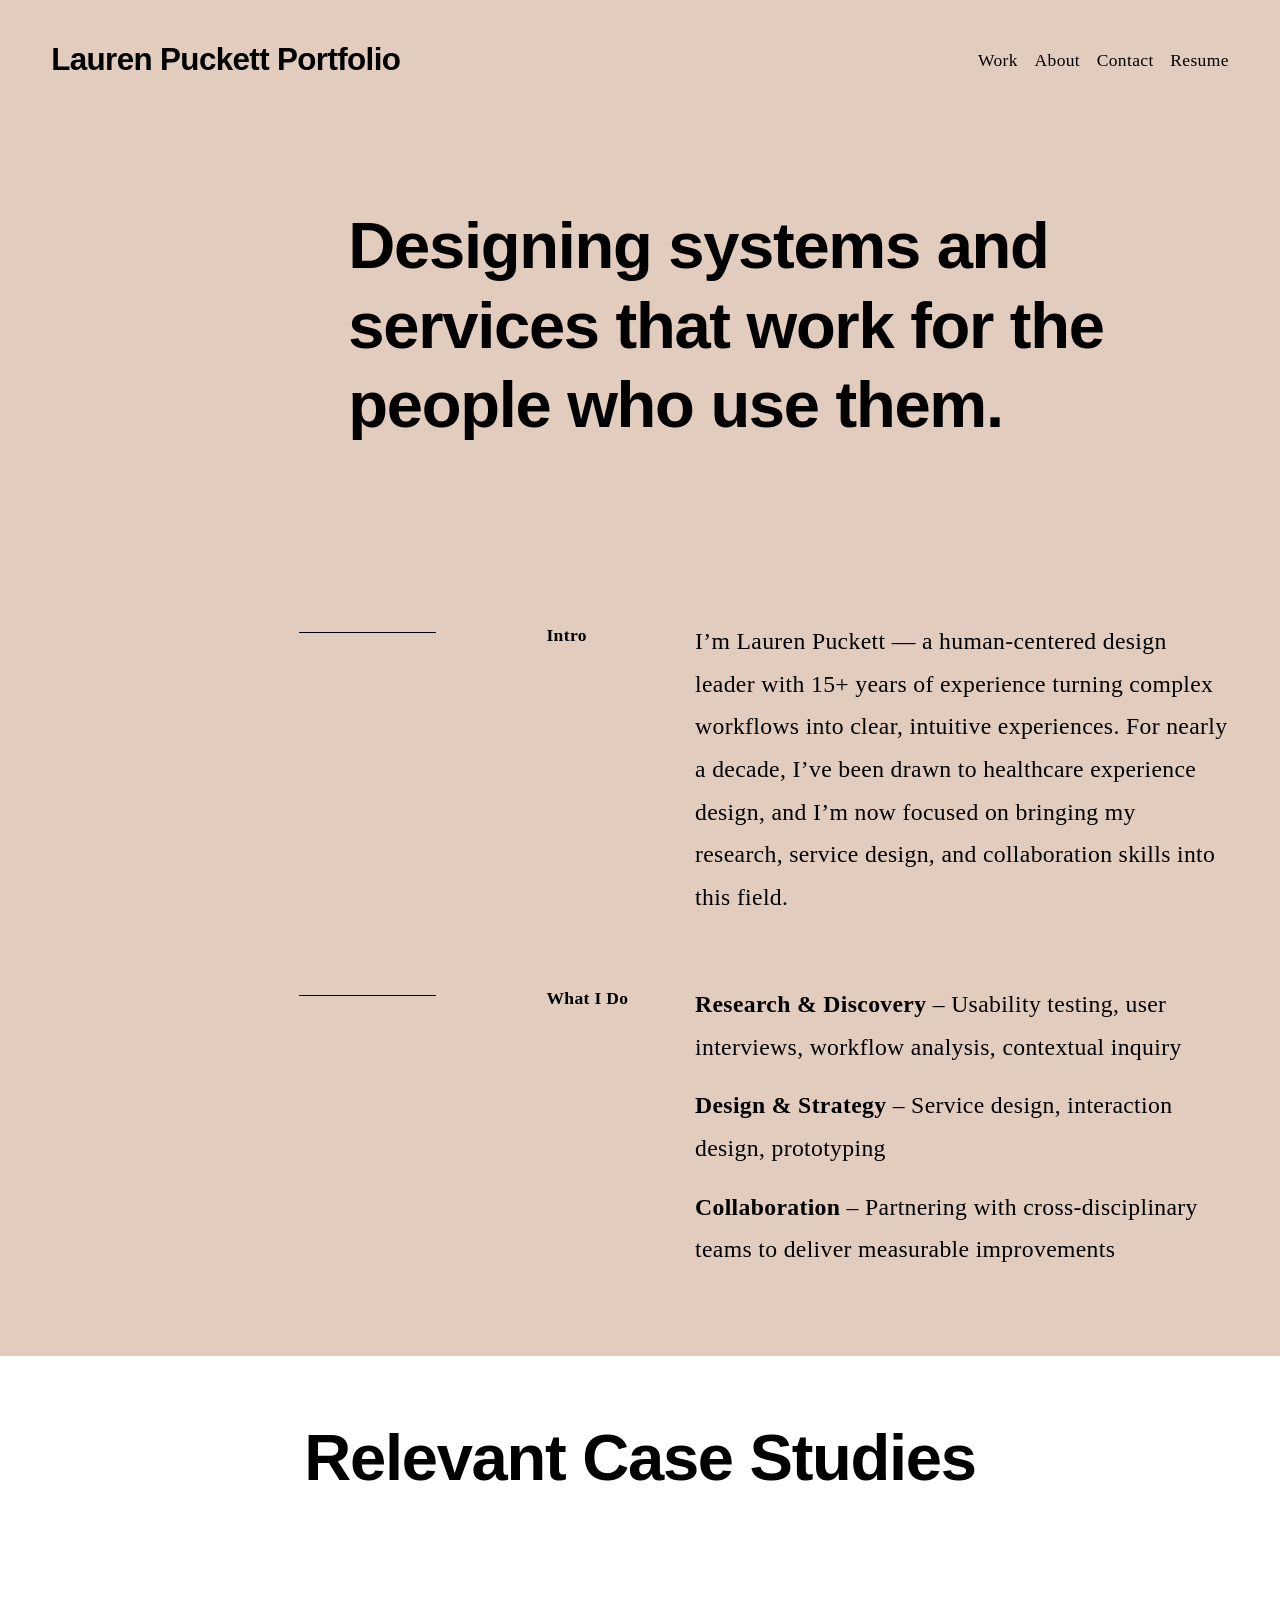
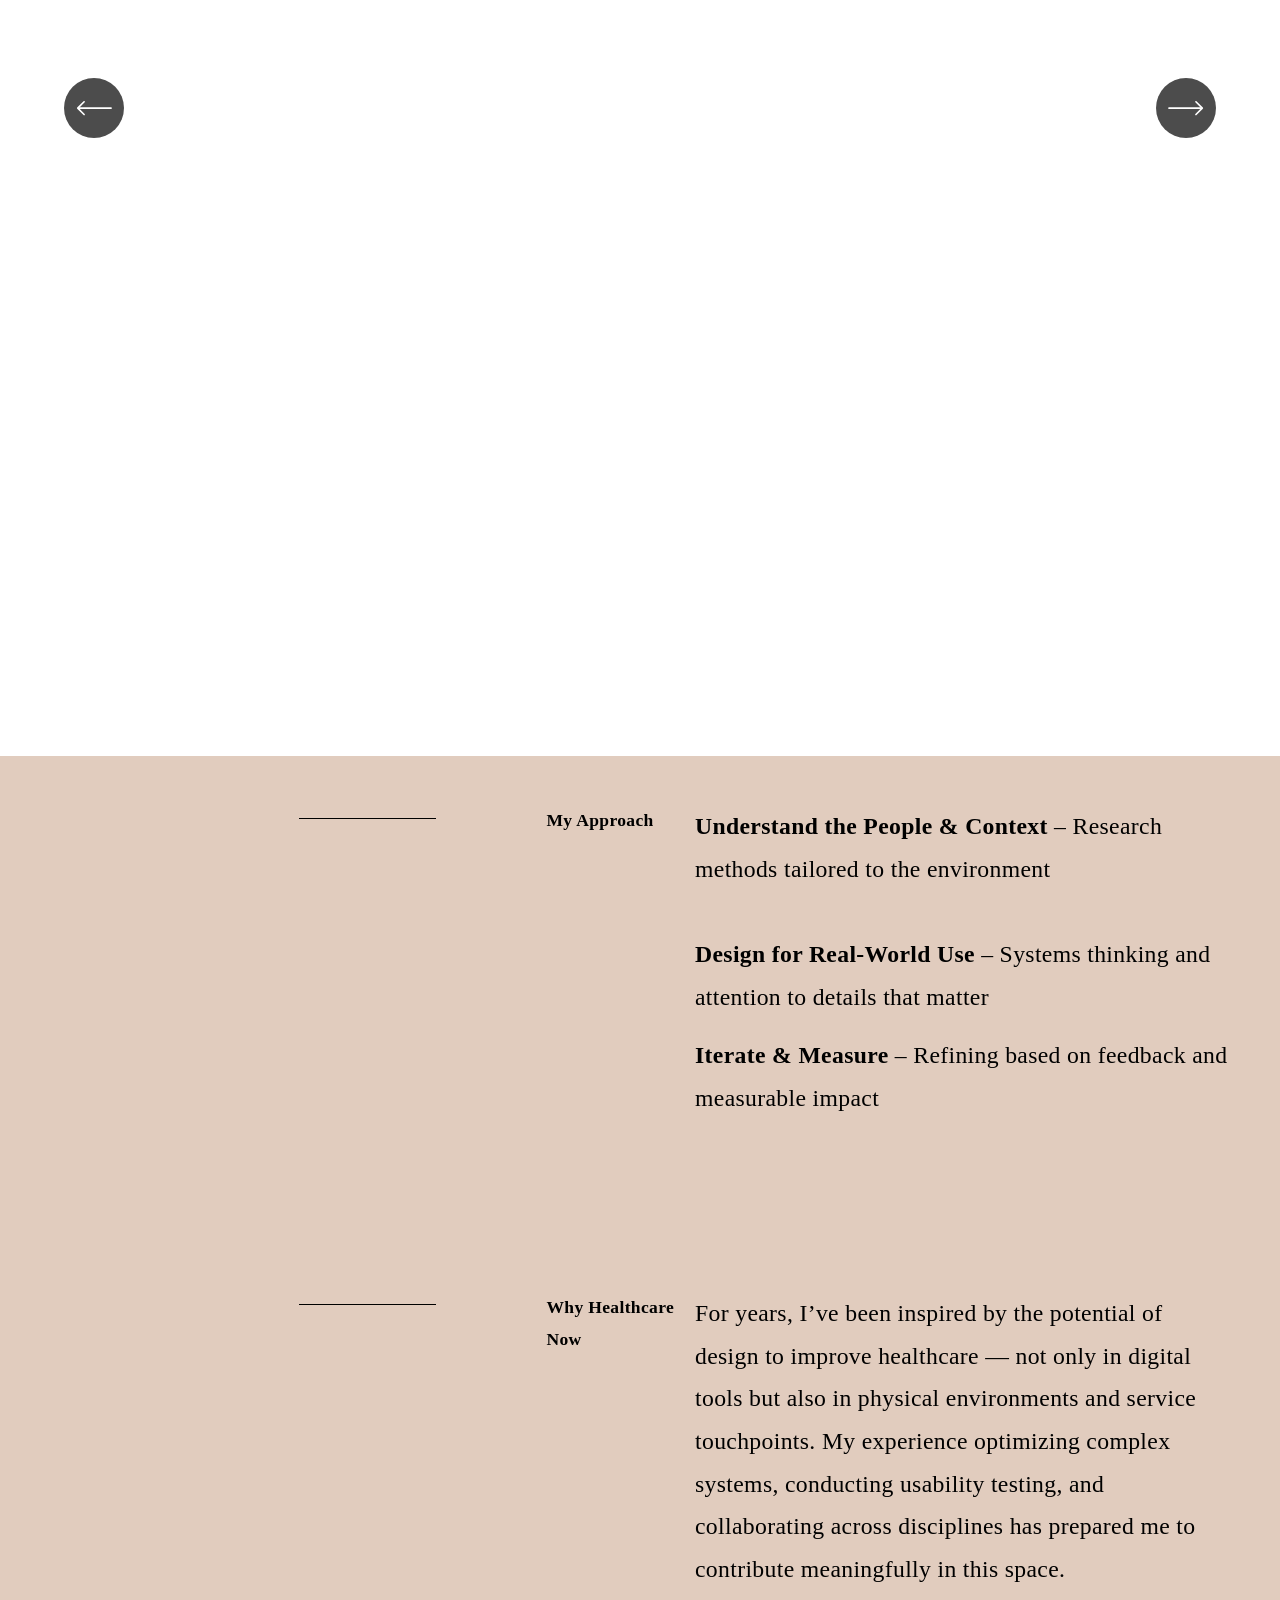
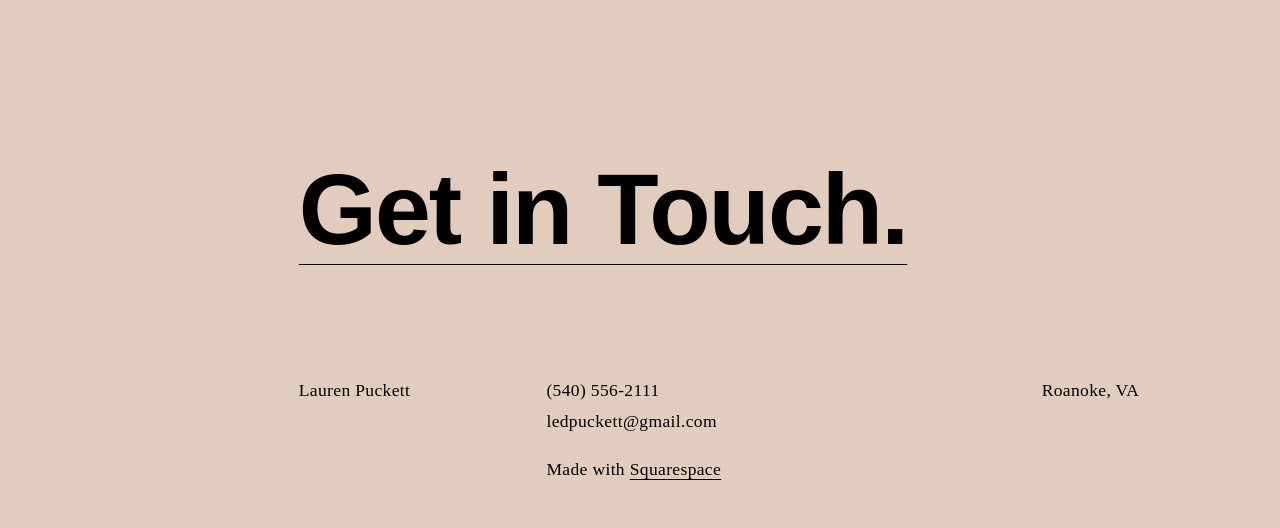
==== static-site/index.html @ 458d9e71 "Fix GitHub Pages responsive image paths" ====
<!doctype html>
<html xmlns:og="http://opengraphprotocol.org/schema/" xmlns:fb="http://www.facebook.com/2008/fbml" lang="en-US"  >
  <head>
    <meta http-equiv="X-UA-Compatible" content="IE=edge,chrome=1">
    <meta name="viewport" content="width=device-width, initial-scale=1">
    <!-- This is Squarespace. --><!-- sphere-seahorse-fy7e -->
<base href="">
<meta charset="utf-8" />
<title>Lauren Puckett Portfolio | Human-Centered Designer</title>
<meta http-equiv="Accept-CH" content="Sec-CH-UA-Platform-Version, Sec-CH-UA-Model" /><link rel="icon" type="image/x-icon" href="assets/images.squarespace-cdn.com/content/v1/689cc88384eb314fcfc9f237/c896ab8c-9a8d-4127-ac3a-586899a2bc55/favicon--q2f39b9f0ad5f.ico"/>
<link rel="canonical" href="index.html"/>
<meta property="og:site_name" content="Lauren Puckett Portfolio"/>
<meta property="og:title" content="Lauren Puckett Portfolio | Human-Centered Designer"/>
<meta property="og:url" content="index.html"/>
<meta property="og:type" content="website"/>
<meta property="og:description" content="Lauren Puckett specializes in human-centered design, focusing on healthcare, workflow optimization, and user experience through research and service design."/>
<meta itemprop="name" content="Lauren Puckett Portfolio &#124; Human-Centered Designer"/>
<meta itemprop="url" content="index.html"/>
<meta itemprop="description" content="Lauren Puckett specializes in human-centered design, focusing on healthcare, workflow optimization, and user experience through research and service design."/>
<meta name="twitter:title" content="Lauren Puckett Portfolio &#124; Human-Centered Designer"/>
<meta name="twitter:url" content="index.html"/>
<meta name="twitter:card" content="summary"/>
<meta name="twitter:description" content="Lauren Puckett specializes in human-centered design, focusing on healthcare, workflow optimization, and user experience through research and service design."/>
<meta name="description" content="Lauren Puckett specializes in human-centered design, focusing on healthcare, workflow optimization, and user experience through research and service design. " />
<link rel="preconnect" href="assets/images.squarespace-cdn.com/index.bin">
<link rel="preconnect" href="assets/use.typekit.net/index.bin" crossorigin>
<link rel="preconnect" href="assets/p.typekit.net/index.bin" crossorigin>
<script type="text/javascript" src="assets/use.typekit.net/ik/5oRa1Dgs-L1FjmF-NYQvxd_Z3aTxk141N_bWIL-7GDCfecjJXnX1IyvhF2jtFRZLFR6ojhwt52wtFemKwDIXZcFcjD8cwRwae6MKfcuTdc8zdKu3Scv7fbKyFsMMeMb6MKG4f43uIMMjgkMfH6qJ1R9bMg65JMJ7fbKiFsMMegI6MTMgC-r9DMj.js" async fetchpriority="high" onload="try{Typekit.load();}catch(e){} document.documentElement.classList.remove('wf-loading');"></script>
<script>document.documentElement.classList.add('wf-loading')</script>
<style>@keyframes fonts-loading { 0%, 99% { color: transparent; } } html.wf-loading * { animation: fonts-loading 3s; }</style>
<script type="text/javascript" crossorigin="anonymous" defer="true" nomodule="nomodule" src="assets/assets.squarespace.com/@sqs/polyfiller/1.6/legacy.js"></script>
<script type="text/javascript" crossorigin="anonymous" defer="true" src="assets/assets.squarespace.com/@sqs/polyfiller/1.6/modern.js"></script>
<script data-name="static-context">Static = window.Static || {}; Static.SQUARESPACE_CONTEXT = {"betaFeatureFlags":["enable_form_submission_trigger","override_block_styles","campaigns_merch_state","i18n_beta_website_locales","campaigns_discount_section_in_blasts","marketing_landing_page","modernized-pdp-m2-enabled","enable_modernized_pdp_m3_layout_ux","member_areas_feature","public_api_discounts_enabled","nested_categories","campaigns_thumbnail_layout","enable_modernized_standalone_pages_kill_switch","output_template_css_assets","commerce_product_payment_plan_editing","campaigns_discount_section_in_automations","enable_modernized_pdp_m3_fluid","marketing_automations","contacts_and_campaigns_redesign","campaigns_new_image_layout_picker","scripts_defer","supports_versioned_template_assets","new_stacked_index","campaigns_table_v2","campaigns_import_discounts"],"facebookAppId":"314192535267336","facebookApiVersion":"v6.0","rollups":{"squarespace-announcement-bar":{"js":"assets/assets.squarespace.com/universal/scripts-compressed/announcement-bar-af8852d144aea019-min.en-US.js"},"squarespace-audio-player":{"css":"assets/assets.squarespace.com/universal/styles-compressed/audio-player-b05f5197a871c566-min.en-US.css","js":"assets/assets.squarespace.com/universal/scripts-compressed/audio-player-1edd64a4cf17c190-min.en-US.js"},"squarespace-blog-collection-list":{"css":"assets/assets.squarespace.com/universal/styles-compressed/blog-collection-list-b4046463b72f34e2-min.en-US.css","js":"assets/assets.squarespace.com/universal/scripts-compressed/blog-collection-list-d1cb4d231b7bd2d9-min.en-US.js"},"squarespace-calendar-block-renderer":{"css":"assets/assets.squarespace.com/universal/styles-compressed/calendar-block-renderer-c3fef2a497c8e56b-min.en-US.css","js":"assets/assets.squarespace.com/universal/scripts-compressed/calendar-block-renderer-5e2fc68f5d72c514-min.en-US.js"},"squarespace-chartjs-helpers":{"css":"assets/assets.squarespace.com/universal/styles-compressed/chartjs-helpers-96b256171ee039c1-min.en-US.css","js":"assets/assets.squarespace.com/universal/scripts-compressed/chartjs-helpers-68bb885b45e80b06-min.en-US.js"},"squarespace-comments":{"css":"assets/assets.squarespace.com/universal/styles-compressed/comments-fff333d4c89ebeea-min.en-US.css","js":"assets/assets.squarespace.com/universal/scripts-compressed/comments-7f15870dfec9335d-min.en-US.js"},"squarespace-custom-css-popup":{"css":"assets/assets.squarespace.com/universal/styles-compressed/custom-css-popup-bcad0a168a2d18df-min.en-US.css","js":"assets/assets.squarespace.com/universal/scripts-compressed/custom-css-popup-5d00dc8443a6a3a4-min.en-US.js"},"squarespace-dialog":{"css":"assets/assets.squarespace.com/universal/styles-compressed/dialog-86aacd645d83874c-min.en-US.css","js":"assets/assets.squarespace.com/universal/scripts-compressed/dialog-2b4af781631f6fad-min.en-US.js"},"squarespace-events-collection":{"css":"assets/assets.squarespace.com/universal/styles-compressed/events-collection-c3fef2a497c8e56b-min.en-US.css","js":"assets/assets.squarespace.com/universal/scripts-compressed/events-collection-0787b3d0d23c98f1-min.en-US.js"},"squarespace-form-rendering-utils":{"js":"assets/assets.squarespace.com/universal/scripts-compressed/form-rendering-utils-e052838a72f4372d-min.en-US.js"},"squarespace-forms":{"css":"assets/assets.squarespace.com/universal/styles-compressed/forms-0afd3c6ac30bbab1-min.en-US.css","js":"assets/assets.squarespace.com/universal/scripts-compressed/forms-e5cec6a39de18b62-min.en-US.js"},"squarespace-gallery-collection-list":{"css":"assets/assets.squarespace.com/universal/styles-compressed/gallery-collection-list-b4046463b72f34e2-min.en-US.css","js":"assets/assets.squarespace.com/universal/scripts-compressed/gallery-collection-list-9537a843c229ee51-min.en-US.js"},"squarespace-image-zoom":{"css":"assets/assets.squarespace.com/universal/styles-compressed/image-zoom-b4046463b72f34e2-min.en-US.css","js":"assets/assets.squarespace.com/universal/scripts-compressed/image-zoom-2bd05a385cc2d38d-min.en-US.js"},"squarespace-pinterest":{"css":"assets/assets.squarespace.com/universal/styles-compressed/pinterest-b4046463b72f34e2-min.en-US.css","js":"assets/assets.squarespace.com/universal/scripts-compressed/pinterest-91826e15bec6b127-min.en-US.js"},"squarespace-popup-overlay":{"css":"assets/assets.squarespace.com/universal/styles-compressed/popup-overlay-b742b752f5880972-min.en-US.css","js":"assets/assets.squarespace.com/universal/scripts-compressed/popup-overlay-fcb1efbbc6a99ab1-min.en-US.js"},"squarespace-product-quick-view":{"css":"assets/assets.squarespace.com/universal/styles-compressed/product-quick-view-0afd3c6ac30bbab1-min.en-US.css","js":"assets/assets.squarespace.com/universal/scripts-compressed/product-quick-view-a8c98f55ad862b20-min.en-US.js"},"squarespace-products-collection-item-v2":{"css":"assets/assets.squarespace.com/universal/styles-compressed/products-collection-item-v2-b4046463b72f34e2-min.en-US.css","js":"assets/assets.squarespace.com/universal/scripts-compressed/products-collection-item-v2-0bdde0a530e65c35-min.en-US.js"},"squarespace-products-collection-list-v2":{"css":"assets/assets.squarespace.com/universal/styles-compressed/products-collection-list-v2-b4046463b72f34e2-min.en-US.css","js":"assets/assets.squarespace.com/universal/scripts-compressed/products-collection-list-v2-57f05cf8177470d3-min.en-US.js"},"squarespace-search-page":{"css":"assets/assets.squarespace.com/universal/styles-compressed/search-page-90a67fc09b9b32c6-min.en-US.css","js":"assets/assets.squarespace.com/universal/scripts-compressed/search-page-5e67e9fbe7cfa7c9-min.en-US.js"},"squarespace-search-preview":{"js":"assets/assets.squarespace.com/universal/scripts-compressed/search-preview-0ef076d00060688c-min.en-US.js"},"squarespace-simple-liking":{"css":"assets/assets.squarespace.com/universal/styles-compressed/simple-liking-701bf8bbc05ec6aa-min.en-US.css","js":"assets/assets.squarespace.com/universal/scripts-compressed/simple-liking-abe35829ec344b9b-min.en-US.js"},"squarespace-social-buttons":{"css":"assets/assets.squarespace.com/universal/styles-compressed/social-buttons-95032e5fa98e47a5-min.en-US.css","js":"assets/assets.squarespace.com/universal/scripts-compressed/social-buttons-d7611ec542beeb0d-min.en-US.js"},"squarespace-tourdates":{"css":"assets/assets.squarespace.com/universal/styles-compressed/tourdates-b4046463b72f34e2-min.en-US.css","js":"assets/assets.squarespace.com/universal/scripts-compressed/tourdates-14c80ed1268bd360-min.en-US.js"},"squarespace-website-overlays-manager":{"css":"assets/assets.squarespace.com/universal/styles-compressed/website-overlays-manager-07ea5a4e004e6710-min.en-US.css","js":"assets/assets.squarespace.com/universal/scripts-compressed/website-overlays-manager-5494290298565b62-min.en-US.js"}},"pageType":2,"website":{"id":"689cc88384eb314fcfc9f237","captchaSettings":{"enabledForDonations":false},"cloneable":false,"contentModifiedOn":1770418809246,"formattingLocale":"en-US","fullSiteTitle":"Lauren Puckett Portfolio | Human-Centered Designer","identifier":"sphere-seahorse-fy7e","imageMetadataProcessingEnabled":false,"isHstsEnabled":true,"language":"en-US","location":{},"primaryDomain":"www.laurenpuckettportfolio.com","screenshotId":"38d2b3ce68814fff97a3f4e561adb79c390d36815efb8a6736020a22d64f7f85","shareButtonOptions":{"3":true,"6":true,"7":true,"4":true,"8":true,"1":true,"2":true},"showOwnerLogin":false,"siteDescription":"","siteStatus":{},"siteTitle":"Lauren Puckett Portfolio","sslSetting":3,"timeZone":"America/New_York","translationLocale":"en-US","typekitId":"","websiteType":4,"hasBeenCloneable":false,"statsMigrated":false,"authenticUrl":"index.html","baseUrl":"index.html","internalUrl":"https://sphere-seahorse-fy7e.squarespace.com","machineTimeZoneOffset":-14400000,"timeZoneAbbr":"EDT","timeZoneOffset":-14400000},"websiteSettings":{"id":"689cc88384eb314fcfc9f23a","websiteId":"689cc88384eb314fcfc9f237","subjects":[],"country":"US","state":"VA","simpleLikingEnabled":true,"popupOverlaySettings":{"style":1,"enabledPages":[]},"commentLikesAllowed":true,"commentAnonAllowed":true,"commentThreaded":true,"commentApprovalRequired":false,"commentAvatarsOn":true,"commentSortType":2,"commentFlagThreshold":0,"commentFlagsAllowed":true,"commentEnableByDefault":true,"commentDisableAfterDaysDefault":0,"disqusShortname":"","commentsEnabled":false,"businessHours":{},"storeSettings":{"returnPolicy":null,"termsOfService":null,"privacyPolicy":null,"expressCheckout":false,"continueShoppingLinkUrl":"/","useLightCart":false,"showNoteField":false,"shippingCountryDefaultValue":"US","billToShippingDefaultValue":false,"showShippingPhoneNumber":true,"isShippingPhoneRequired":false,"showBillingPhoneNumber":true,"isBillingPhoneRequired":false,"currenciesSupported":["USD","CAD","GBP","AUD","EUR","CHF","NOK","SEK","DKK","NZD","SGD","MXN","HKD","CZK","ILS","MYR","RUB","PHP","PLN","THB","BRL","ARS","COP","IDR","INR","JPY","ZAR"],"defaultCurrency":"USD","selectedCurrency":"USD","measurementStandard":1,"showCustomCheckoutForm":false,"checkoutPageMarketingOptInEnabled":true,"enableMailingListOptInByDefault":false,"sameAsRetailLocation":false,"merchandisingSettings":{"scarcityEnabledOnProductItems":false,"scarcityEnabledOnProductBlocks":false,"scarcityMessageType":"DEFAULT_SCARCITY_MESSAGE","scarcityThreshold":10,"multipleQuantityAllowedForServices":true,"restockNotificationsEnabled":false,"restockNotificationsMailingListSignUpEnabled":false,"relatedProductsEnabled":false,"relatedProductsOrdering":"random","soldOutVariantsDropdownDisabled":false,"productComposerOptedIn":false,"productComposerABTestOptedOut":false,"productReviewsEnabled":false},"minimumOrderSubtotalEnabled":false,"minimumOrderSubtotal":{"currency":"USD","value":"0.00"},"addToCartConfirmationType":2,"isLive":false,"multipleQuantityAllowedForServices":true},"useEscapeKeyToLogin":false,"ssBadgeType":1,"ssBadgePosition":4,"ssBadgeVisibility":1,"ssBadgeDevices":1,"pinterestOverlayOptions":{"mode":"disabled"},"userAccountsSettings":{"loginAllowed":true,"signupAllowed":true}},"cookieSettings":{"isCookieBannerEnabled":false,"isRestrictiveCookiePolicyEnabled":false,"cookieBannerText":"","cookieBannerTheme":"","cookieBannerVariant":"","cookieBannerPosition":"","cookieBannerCtaVariant":"","cookieBannerCtaText":"","cookieBannerAcceptType":"OPT_IN","cookieBannerOptOutCtaText":"","cookieBannerHasOptOut":false,"cookieBannerHasManageCookies":true,"cookieBannerManageCookiesLabel":"","cookieBannerSavedPreferencesText":"","cookieBannerSavedPreferencesLayout":"PILL"},"websiteCloneable":false,"collection":{"title":"Home","id":"689cc88484eb314fcfc9f273","fullUrl":"/","type":10,"permissionType":1},"subscribed":false,"appDomain":"squarespace.com","templateTweakable":true,"tweakJSON":{"form-use-theme-colors":"true","header-logo-height":"20px","header-mobile-logo-max-height":"30px","header-vert-padding":"3vw","header-width":"Full","maxPageWidth":"1800px","mobile-header-vert-padding":"6vw","pagePadding":"4vw","tweak-blog-alternating-side-by-side-image-aspect-ratio":"1:1 Square","tweak-blog-alternating-side-by-side-image-spacing":"6%","tweak-blog-alternating-side-by-side-meta-spacing":"20px","tweak-blog-alternating-side-by-side-primary-meta":"Categories","tweak-blog-alternating-side-by-side-read-more-spacing":"20px","tweak-blog-alternating-side-by-side-secondary-meta":"Date","tweak-blog-basic-grid-columns":"2","tweak-blog-basic-grid-image-aspect-ratio":"3:2 Standard","tweak-blog-basic-grid-image-spacing":"50px","tweak-blog-basic-grid-meta-spacing":"37px","tweak-blog-basic-grid-primary-meta":"Categories","tweak-blog-basic-grid-read-more-spacing":"37px","tweak-blog-basic-grid-secondary-meta":"Date","tweak-blog-item-custom-width":"75","tweak-blog-item-show-author-profile":"true","tweak-blog-item-width":"Medium","tweak-blog-masonry-columns":"2","tweak-blog-masonry-horizontal-spacing":"30px","tweak-blog-masonry-image-spacing":"20px","tweak-blog-masonry-meta-spacing":"20px","tweak-blog-masonry-primary-meta":"Categories","tweak-blog-masonry-read-more-spacing":"20px","tweak-blog-masonry-secondary-meta":"Date","tweak-blog-masonry-vertical-spacing":"30px","tweak-blog-side-by-side-image-aspect-ratio":"1:1 Square","tweak-blog-side-by-side-image-spacing":"6%","tweak-blog-side-by-side-meta-spacing":"20px","tweak-blog-side-by-side-primary-meta":"Categories","tweak-blog-side-by-side-read-more-spacing":"20px","tweak-blog-side-by-side-secondary-meta":"Date","tweak-blog-single-column-image-spacing":"50px","tweak-blog-single-column-meta-spacing":"30px","tweak-blog-single-column-primary-meta":"Categories","tweak-blog-single-column-read-more-spacing":"30px","tweak-blog-single-column-secondary-meta":"Date","tweak-events-stacked-show-thumbnails":"true","tweak-events-stacked-thumbnail-size":"3:2 Standard","tweak-fixed-header":"false","tweak-fixed-header-style":"Basic","tweak-global-animations-animation-curve":"ease","tweak-global-animations-animation-delay":"0.1s","tweak-global-animations-animation-duration":"0.1s","tweak-global-animations-animation-style":"none","tweak-global-animations-animation-type":"none","tweak-global-animations-complexity-level":"detailed","tweak-global-animations-enabled":"false","tweak-portfolio-grid-basic-custom-height":"50","tweak-portfolio-grid-overlay-custom-height":"50","tweak-portfolio-hover-follow-acceleration":"10%","tweak-portfolio-hover-follow-animation-duration":"Medium","tweak-portfolio-hover-follow-animation-type":"Fade","tweak-portfolio-hover-follow-delimiter":"Forward Slash","tweak-portfolio-hover-follow-front":"false","tweak-portfolio-hover-follow-layout":"Inline","tweak-portfolio-hover-follow-size":"75","tweak-portfolio-hover-follow-text-spacing-x":"1.5","tweak-portfolio-hover-follow-text-spacing-y":"1.5","tweak-portfolio-hover-static-animation-duration":"Medium","tweak-portfolio-hover-static-animation-type":"Scale Up","tweak-portfolio-hover-static-delimiter":"Forward Slash","tweak-portfolio-hover-static-front":"false","tweak-portfolio-hover-static-layout":"Stacked","tweak-portfolio-hover-static-size":"75","tweak-portfolio-hover-static-text-spacing-x":"1.5","tweak-portfolio-hover-static-text-spacing-y":"1.5","tweak-portfolio-index-background-animation-duration":"Medium","tweak-portfolio-index-background-animation-type":"Fade","tweak-portfolio-index-background-custom-height":"50","tweak-portfolio-index-background-delimiter":"None","tweak-portfolio-index-background-height":"Large","tweak-portfolio-index-background-horizontal-alignment":"Center","tweak-portfolio-index-background-link-format":"Stacked","tweak-portfolio-index-background-persist":"false","tweak-portfolio-index-background-vertical-alignment":"Middle","tweak-portfolio-index-background-width":"Full","tweak-transparent-header":"false"},"templateId":"5c5a519771c10ba3470d8101","templateVersion":"7.1","pageFeatures":[1,2,4],"gmRenderKey":"QUl6YVN5Q0JUUk9xNkx1dkZfSUUxcjQ2LVQ0QWVUU1YtMGQ3bXk4","templateScriptsRootUrl":"assets/static1.squarespace.com/static/vta/5c5a519771c10ba3470d8101/scripts","impersonatedSession":false,"tzData":{"zones":[[-300,"US","E%sT",null]],"rules":{"US":[[1967,2006,null,"Oct","lastSun","2:00","0","S"],[1987,2006,null,"Apr","Sun>=1","2:00","1:00","D"],[2007,"max",null,"Mar","Sun>=8","2:00","1:00","D"],[2007,"max",null,"Nov","Sun>=1","2:00","0","S"]]}},"showAnnouncementBar":false,"recaptchaEnterpriseContext":{"recaptchaEnterpriseSiteKey":"6LdDFQwjAAAAAPigEvvPgEVbb7QBm-TkVJdDTlAv"},"i18nContext":{"timeZoneData":{"id":"America/New_York","name":"Eastern Time"}},"env":"PRODUCTION","visitorFormContext":{"formFieldFormats":{"initialNameOrder":"GIVEN_FIRST","initialAddressFormat":{"id":0,"type":"ADDRESS","country":"US","labelLocale":"en","fields":[{"type":"FIELD","label":"Address Line 1","identifier":"Line1","length":0,"required":true,"metadata":{"autocomplete":"address-line1"}},{"type":"SEPARATOR","label":"\n","identifier":"Newline","length":0,"required":false,"metadata":{}},{"type":"FIELD","label":"Address Line 2","identifier":"Line2","length":0,"required":false,"metadata":{"autocomplete":"address-line2"}},{"type":"SEPARATOR","label":"\n","identifier":"Newline","length":0,"required":false,"metadata":{}},{"type":"FIELD","label":"City","identifier":"City","length":0,"required":true,"metadata":{"autocomplete":"address-level2"}},{"type":"SEPARATOR","label":",","identifier":"Comma","length":0,"required":false,"metadata":{}},{"type":"SEPARATOR","label":" ","identifier":"Space","length":0,"required":false,"metadata":{}},{"type":"FIELD","label":"State","identifier":"State","length":0,"required":true,"metadata":{"autocomplete":"address-level1"}},{"type":"SEPARATOR","label":" ","identifier":"Space","length":0,"required":false,"metadata":{}},{"type":"FIELD","label":"ZIP Code","identifier":"Zip","length":0,"required":true,"metadata":{"autocomplete":"postal-code"}}]},"countries":[{"name":"Afghanistan","code":"AF","phoneCode":"+93"},{"name":"\u00C5land Islands","code":"AX","phoneCode":"+358"},{"name":"Albania","code":"AL","phoneCode":"+355"},{"name":"Algeria","code":"DZ","phoneCode":"+213"},{"name":"American Samoa","code":"AS","phoneCode":"+1"},{"name":"Andorra","code":"AD","phoneCode":"+376"},{"name":"Angola","code":"AO","phoneCode":"+244"},{"name":"Anguilla","code":"AI","phoneCode":"+1"},{"name":"Antigua & Barbuda","code":"AG","phoneCode":"+1"},{"name":"Argentina","code":"AR","phoneCode":"+54"},{"name":"Armenia","code":"AM","phoneCode":"+374"},{"name":"Aruba","code":"AW","phoneCode":"+297"},{"name":"Ascension Island","code":"AC","phoneCode":"+247"},{"name":"Australia","code":"AU","phoneCode":"+61"},{"name":"Austria","code":"AT","phoneCode":"+43"},{"name":"Azerbaijan","code":"AZ","phoneCode":"+994"},{"name":"Bahamas","code":"BS","phoneCode":"+1"},{"name":"Bahrain","code":"BH","phoneCode":"+973"},{"name":"Bangladesh","code":"BD","phoneCode":"+880"},{"name":"Barbados","code":"BB","phoneCode":"+1"},{"name":"Belarus","code":"BY","phoneCode":"+375"},{"name":"Belgium","code":"BE","phoneCode":"+32"},{"name":"Belize","code":"BZ","phoneCode":"+501"},{"name":"Benin","code":"BJ","phoneCode":"+229"},{"name":"Bermuda","code":"BM","phoneCode":"+1"},{"name":"Bhutan","code":"BT","phoneCode":"+975"},{"name":"Bolivia","code":"BO","phoneCode":"+591"},{"name":"Bosnia & Herzegovina","code":"BA","phoneCode":"+387"},{"name":"Botswana","code":"BW","phoneCode":"+267"},{"name":"Brazil","code":"BR","phoneCode":"+55"},{"name":"British Indian Ocean Territory","code":"IO","phoneCode":"+246"},{"name":"British Virgin Islands","code":"VG","phoneCode":"+1"},{"name":"Brunei","code":"BN","phoneCode":"+673"},{"name":"Bulgaria","code":"BG","phoneCode":"+359"},{"name":"Burkina Faso","code":"BF","phoneCode":"+226"},{"name":"Burundi","code":"BI","phoneCode":"+257"},{"name":"Cambodia","code":"KH","phoneCode":"+855"},{"name":"Cameroon","code":"CM","phoneCode":"+237"},{"name":"Canada","code":"CA","phoneCode":"+1"},{"name":"Cape Verde","code":"CV","phoneCode":"+238"},{"name":"Caribbean Netherlands","code":"BQ","phoneCode":"+599"},{"name":"Cayman Islands","code":"KY","phoneCode":"+1"},{"name":"Central African Republic","code":"CF","phoneCode":"+236"},{"name":"Chad","code":"TD","phoneCode":"+235"},{"name":"Chile","code":"CL","phoneCode":"+56"},{"name":"China","code":"CN","phoneCode":"+86"},{"name":"Christmas Island","code":"CX","phoneCode":"+61"},{"name":"Cocos (Keeling) Islands","code":"CC","phoneCode":"+61"},{"name":"Colombia","code":"CO","phoneCode":"+57"},{"name":"Comoros","code":"KM","phoneCode":"+269"},{"name":"Congo - Brazzaville","code":"CG","phoneCode":"+242"},{"name":"Congo - Kinshasa","code":"CD","phoneCode":"+243"},{"name":"Cook Islands","code":"CK","phoneCode":"+682"},{"name":"Costa Rica","code":"CR","phoneCode":"+506"},{"name":"C\u00F4te d\u2019Ivoire","code":"CI","phoneCode":"+225"},{"name":"Croatia","code":"HR","phoneCode":"+385"},{"name":"Cuba","code":"CU","phoneCode":"+53"},{"name":"Cura\u00E7ao","code":"CW","phoneCode":"+599"},{"name":"Cyprus","code":"CY","phoneCode":"+357"},{"name":"Czechia","code":"CZ","phoneCode":"+420"},{"name":"Denmark","code":"DK","phoneCode":"+45"},{"name":"Djibouti","code":"DJ","phoneCode":"+253"},{"name":"Dominica","code":"DM","phoneCode":"+1"},{"name":"Dominican Republic","code":"DO","phoneCode":"+1"},{"name":"Ecuador","code":"EC","phoneCode":"+593"},{"name":"Egypt","code":"EG","phoneCode":"+20"},{"name":"El Salvador","code":"SV","phoneCode":"+503"},{"name":"Equatorial Guinea","code":"GQ","phoneCode":"+240"},{"name":"Eritrea","code":"ER","phoneCode":"+291"},{"name":"Estonia","code":"EE","phoneCode":"+372"},{"name":"Eswatini","code":"SZ","phoneCode":"+268"},{"name":"Ethiopia","code":"ET","phoneCode":"+251"},{"name":"Falkland Islands","code":"FK","phoneCode":"+500"},{"name":"Faroe Islands","code":"FO","phoneCode":"+298"},{"name":"Fiji","code":"FJ","phoneCode":"+679"},{"name":"Finland","code":"FI","phoneCode":"+358"},{"name":"France","code":"FR","phoneCode":"+33"},{"name":"French Guiana","code":"GF","phoneCode":"+594"},{"name":"French Polynesia","code":"PF","phoneCode":"+689"},{"name":"Gabon","code":"GA","phoneCode":"+241"},{"name":"Gambia","code":"GM","phoneCode":"+220"},{"name":"Georgia","code":"GE","phoneCode":"+995"},{"name":"Germany","code":"DE","phoneCode":"+49"},{"name":"Ghana","code":"GH","phoneCode":"+233"},{"name":"Gibraltar","code":"GI","phoneCode":"+350"},{"name":"Greece","code":"GR","phoneCode":"+30"},{"name":"Greenland","code":"GL","phoneCode":"+299"},{"name":"Grenada","code":"GD","phoneCode":"+1"},{"name":"Guadeloupe","code":"GP","phoneCode":"+590"},{"name":"Guam","code":"GU","phoneCode":"+1"},{"name":"Guatemala","code":"GT","phoneCode":"+502"},{"name":"Guernsey","code":"GG","phoneCode":"+44"},{"name":"Guinea","code":"GN","phoneCode":"+224"},{"name":"Guinea-Bissau","code":"GW","phoneCode":"+245"},{"name":"Guyana","code":"GY","phoneCode":"+592"},{"name":"Haiti","code":"HT","phoneCode":"+509"},{"name":"Honduras","code":"HN","phoneCode":"+504"},{"name":"Hong Kong SAR China","code":"HK","phoneCode":"+852"},{"name":"Hungary","code":"HU","phoneCode":"+36"},{"name":"Iceland","code":"IS","phoneCode":"+354"},{"name":"India","code":"IN","phoneCode":"+91"},{"name":"Indonesia","code":"ID","phoneCode":"+62"},{"name":"Iran","code":"IR","phoneCode":"+98"},{"name":"Iraq","code":"IQ","phoneCode":"+964"},{"name":"Ireland","code":"IE","phoneCode":"+353"},{"name":"Isle of Man","code":"IM","phoneCode":"+44"},{"name":"Israel","code":"IL","phoneCode":"+972"},{"name":"Italy","code":"IT","phoneCode":"+39"},{"name":"Jamaica","code":"JM","phoneCode":"+1"},{"name":"Japan","code":"JP","phoneCode":"+81"},{"name":"Jersey","code":"JE","phoneCode":"+44"},{"name":"Jordan","code":"JO","phoneCode":"+962"},{"name":"Kazakhstan","code":"KZ","phoneCode":"+7"},{"name":"Kenya","code":"KE","phoneCode":"+254"},{"name":"Kiribati","code":"KI","phoneCode":"+686"},{"name":"Kosovo","code":"XK","phoneCode":"+383"},{"name":"Kuwait","code":"KW","phoneCode":"+965"},{"name":"Kyrgyzstan","code":"KG","phoneCode":"+996"},{"name":"Laos","code":"LA","phoneCode":"+856"},{"name":"Latvia","code":"LV","phoneCode":"+371"},{"name":"Lebanon","code":"LB","phoneCode":"+961"},{"name":"Lesotho","code":"LS","phoneCode":"+266"},{"name":"Liberia","code":"LR","phoneCode":"+231"},{"name":"Libya","code":"LY","phoneCode":"+218"},{"name":"Liechtenstein","code":"LI","phoneCode":"+423"},{"name":"Lithuania","code":"LT","phoneCode":"+370"},{"name":"Luxembourg","code":"LU","phoneCode":"+352"},{"name":"Macao SAR China","code":"MO","phoneCode":"+853"},{"name":"Madagascar","code":"MG","phoneCode":"+261"},{"name":"Malawi","code":"MW","phoneCode":"+265"},{"name":"Malaysia","code":"MY","phoneCode":"+60"},{"name":"Maldives","code":"MV","phoneCode":"+960"},{"name":"Mali","code":"ML","phoneCode":"+223"},{"name":"Malta","code":"MT","phoneCode":"+356"},{"name":"Marshall Islands","code":"MH","phoneCode":"+692"},{"name":"Martinique","code":"MQ","phoneCode":"+596"},{"name":"Mauritania","code":"MR","phoneCode":"+222"},{"name":"Mauritius","code":"MU","phoneCode":"+230"},{"name":"Mayotte","code":"YT","phoneCode":"+262"},{"name":"Mexico","code":"MX","phoneCode":"+52"},{"name":"Micronesia","code":"FM","phoneCode":"+691"},{"name":"Moldova","code":"MD","phoneCode":"+373"},{"name":"Monaco","code":"MC","phoneCode":"+377"},{"name":"Mongolia","code":"MN","phoneCode":"+976"},{"name":"Montenegro","code":"ME","phoneCode":"+382"},{"name":"Montserrat","code":"MS","phoneCode":"+1"},{"name":"Morocco","code":"MA","phoneCode":"+212"},{"name":"Mozambique","code":"MZ","phoneCode":"+258"},{"name":"Myanmar (Burma)","code":"MM","phoneCode":"+95"},{"name":"Namibia","code":"NA","phoneCode":"+264"},{"name":"Nauru","code":"NR","phoneCode":"+674"},{"name":"Nepal","code":"NP","phoneCode":"+977"},{"name":"Netherlands","code":"NL","phoneCode":"+31"},{"name":"New Caledonia","code":"NC","phoneCode":"+687"},{"name":"New Zealand","code":"NZ","phoneCode":"+64"},{"name":"Nicaragua","code":"NI","phoneCode":"+505"},{"name":"Niger","code":"NE","phoneCode":"+227"},{"name":"Nigeria","code":"NG","phoneCode":"+234"},{"name":"Niue","code":"NU","phoneCode":"+683"},{"name":"Norfolk Island","code":"NF","phoneCode":"+672"},{"name":"Northern Mariana Islands","code":"MP","phoneCode":"+1"},{"name":"North Korea","code":"KP","phoneCode":"+850"},{"name":"North Macedonia","code":"MK","phoneCode":"+389"},{"name":"Norway","code":"NO","phoneCode":"+47"},{"name":"Oman","code":"OM","phoneCode":"+968"},{"name":"Pakistan","code":"PK","phoneCode":"+92"},{"name":"Palau","code":"PW","phoneCode":"+680"},{"name":"Palestinian Territories","code":"PS","phoneCode":"+970"},{"name":"Panama","code":"PA","phoneCode":"+507"},{"name":"Papua New Guinea","code":"PG","phoneCode":"+675"},{"name":"Paraguay","code":"PY","phoneCode":"+595"},{"name":"Peru","code":"PE","phoneCode":"+51"},{"name":"Philippines","code":"PH","phoneCode":"+63"},{"name":"Poland","code":"PL","phoneCode":"+48"},{"name":"Portugal","code":"PT","phoneCode":"+351"},{"name":"Puerto Rico","code":"PR","phoneCode":"+1"},{"name":"Qatar","code":"QA","phoneCode":"+974"},{"name":"R\u00E9union","code":"RE","phoneCode":"+262"},{"name":"Romania","code":"RO","phoneCode":"+40"},{"name":"Russia","code":"RU","phoneCode":"+7"},{"name":"Rwanda","code":"RW","phoneCode":"+250"},{"name":"Samoa","code":"WS","phoneCode":"+685"},{"name":"San Marino","code":"SM","phoneCode":"+378"},{"name":"S\u00E3o Tom\u00E9 & Pr\u00EDncipe","code":"ST","phoneCode":"+239"},{"name":"Saudi Arabia","code":"SA","phoneCode":"+966"},{"name":"Senegal","code":"SN","phoneCode":"+221"},{"name":"Serbia","code":"RS","phoneCode":"+381"},{"name":"Seychelles","code":"SC","phoneCode":"+248"},{"name":"Sierra Leone","code":"SL","phoneCode":"+232"},{"name":"Singapore","code":"SG","phoneCode":"+65"},{"name":"Sint Maarten","code":"SX","phoneCode":"+1"},{"name":"Slovakia","code":"SK","phoneCode":"+421"},{"name":"Slovenia","code":"SI","phoneCode":"+386"},{"name":"Solomon Islands","code":"SB","phoneCode":"+677"},{"name":"Somalia","code":"SO","phoneCode":"+252"},{"name":"South Africa","code":"ZA","phoneCode":"+27"},{"name":"South Korea","code":"KR","phoneCode":"+82"},{"name":"South Sudan","code":"SS","phoneCode":"+211"},{"name":"Spain","code":"ES","phoneCode":"+34"},{"name":"Sri Lanka","code":"LK","phoneCode":"+94"},{"name":"St. Barth\u00E9lemy","code":"BL","phoneCode":"+590"},{"name":"St. Helena","code":"SH","phoneCode":"+290"},{"name":"St. Kitts & Nevis","code":"KN","phoneCode":"+1"},{"name":"St. Lucia","code":"LC","phoneCode":"+1"},{"name":"St. Martin","code":"MF","phoneCode":"+590"},{"name":"St. Pierre & Miquelon","code":"PM","phoneCode":"+508"},{"name":"St. Vincent & Grenadines","code":"VC","phoneCode":"+1"},{"name":"Sudan","code":"SD","phoneCode":"+249"},{"name":"Suriname","code":"SR","phoneCode":"+597"},{"name":"Svalbard & Jan Mayen","code":"SJ","phoneCode":"+47"},{"name":"Sweden","code":"SE","phoneCode":"+46"},{"name":"Switzerland","code":"CH","phoneCode":"+41"},{"name":"Syria","code":"SY","phoneCode":"+963"},{"name":"Taiwan","code":"TW","phoneCode":"+886"},{"name":"Tajikistan","code":"TJ","phoneCode":"+992"},{"name":"Tanzania","code":"TZ","phoneCode":"+255"},{"name":"Thailand","code":"TH","phoneCode":"+66"},{"name":"Timor-Leste","code":"TL","phoneCode":"+670"},{"name":"Togo","code":"TG","phoneCode":"+228"},{"name":"Tokelau","code":"TK","phoneCode":"+690"},{"name":"Tonga","code":"TO","phoneCode":"+676"},{"name":"Trinidad & Tobago","code":"TT","phoneCode":"+1"},{"name":"Tristan da Cunha","code":"TA","phoneCode":"+290"},{"name":"Tunisia","code":"TN","phoneCode":"+216"},{"name":"T\u00FCrkiye","code":"TR","phoneCode":"+90"},{"name":"Turkmenistan","code":"TM","phoneCode":"+993"},{"name":"Turks & Caicos Islands","code":"TC","phoneCode":"+1"},{"name":"Tuvalu","code":"TV","phoneCode":"+688"},{"name":"U.S. Virgin Islands","code":"VI","phoneCode":"+1"},{"name":"Uganda","code":"UG","phoneCode":"+256"},{"name":"Ukraine","code":"UA","phoneCode":"+380"},{"name":"United Arab Emirates","code":"AE","phoneCode":"+971"},{"name":"United Kingdom","code":"GB","phoneCode":"+44"},{"name":"United States","code":"US","phoneCode":"+1"},{"name":"Uruguay","code":"UY","phoneCode":"+598"},{"name":"Uzbekistan","code":"UZ","phoneCode":"+998"},{"name":"Vanuatu","code":"VU","phoneCode":"+678"},{"name":"Vatican City","code":"VA","phoneCode":"+39"},{"name":"Venezuela","code":"VE","phoneCode":"+58"},{"name":"Vietnam","code":"VN","phoneCode":"+84"},{"name":"Wallis & Futuna","code":"WF","phoneCode":"+681"},{"name":"Western Sahara","code":"EH","phoneCode":"+212"},{"name":"Yemen","code":"YE","phoneCode":"+967"},{"name":"Zambia","code":"ZM","phoneCode":"+260"},{"name":"Zimbabwe","code":"ZW","phoneCode":"+263"}],"initialPhoneFormat":{"id":0,"type":"PHONE_NUMBER","country":"US","labelLocale":"en-US","fields":[{"type":"SEPARATOR","label":"(","identifier":"LeftParen","length":0,"required":false,"metadata":{}},{"type":"FIELD","label":"1","identifier":"1","length":3,"required":false,"metadata":{}},{"type":"SEPARATOR","label":")","identifier":"RightParen","length":0,"required":false,"metadata":{}},{"type":"SEPARATOR","label":" ","identifier":"Space","length":0,"required":false,"metadata":{}},{"type":"FIELD","label":"2","identifier":"2","length":3,"required":false,"metadata":{}},{"type":"SEPARATOR","label":"-","identifier":"Dash","length":0,"required":false,"metadata":{}},{"type":"FIELD","label":"3","identifier":"3","length":14,"required":false,"metadata":{}}]}},"localizedStrings":{"validation":{"noValidSelection":"A valid selection must be made.","invalidUrl":"Must be a valid URL.","stringTooLong":"Value should have a length no longer than {0}.","containsInvalidKey":"{0} contains an invalid key.","invalidTwitterUsername":"Must be a valid Twitter username.","valueOutsideRange":"Value must be in the range {0} to {1}.","invalidPassword":"Passwords should not contain whitespace.","missingRequiredSubfields":"{0} is missing required subfields: {1}","invalidCurrency":"Currency value should be formatted like 1234 or 123.99.","invalidMapSize":"Value should contain exactly {0} elements.","subfieldsRequired":"All fields in {0} are required.","formSubmissionFailed":"Form submission failed. Review the following information: {0}.","invalidCountryCode":"Country code should have an optional plus and up to 4 digits.","invalidDate":"This is not a real date.","required":"{0} is required.","invalidStringLength":"Value should be {0} characters long.","invalidEmail":"Email addresses should follow the format user@domain.com.","invalidListLength":"Value should be {0} elements long.","allEmpty":"Please fill out at least one form field.","missingRequiredQuestion":"Missing a required question.","invalidQuestion":"Contained an invalid question.","captchaFailure":"Captcha validation failed. Please try again.","stringTooShort":"Value should have a length of at least {0}.","invalid":"{0} is not valid.","formErrors":"Form Errors","containsInvalidValue":"{0} contains an invalid value.","invalidUnsignedNumber":"Numbers must contain only digits and no other characters.","invalidName":"Valid names contain only letters, numbers, spaces, ', or - characters."},"submit":"Submit","status":{"title":"{@} Block","learnMore":"Learn more"},"name":{"firstName":"First Name","lastName":"Last Name"},"lightbox":{"openForm":"Open Form"},"likert":{"agree":"Agree","stronglyDisagree":"Strongly Disagree","disagree":"Disagree","stronglyAgree":"Strongly Agree","neutral":"Neutral"},"time":{"am":"AM","second":"Second","pm":"PM","minute":"Minute","amPm":"AM/PM","hour":"Hour"},"notFound":"Form not found.","date":{"yyyy":"YYYY","year":"Year","mm":"MM","day":"Day","month":"Month","dd":"DD"},"phone":{"country":"Country","number":"Number","prefix":"Prefix","areaCode":"Area Code","line":"Line"},"submitError":"Unable to submit form. Please try again later.","address":{"stateProvince":"State/Province","country":"Country","zipPostalCode":"Zip/Postal Code","address2":"Address 2","address1":"Address 1","city":"City"},"email":{"signUp":"Sign up for news and updates"},"required":"(required)","invalidData":"Invalid form data."}}};</script><script type="text/javascript">SQUARESPACE_ROLLUPS = {};</script>
<script>(function(rollups, name) { if (!rollups[name]) { rollups[name] = {}; } rollups[name].js = ["assets/assets.squarespace.com/universal/scripts-compressed/visitor-site-error-reporter-bff7e78698fe42cc-min.en-US.js"]; })(SQUARESPACE_ROLLUPS, 'squarespace-visitor_site_error_reporter');</script>
<script crossorigin="anonymous" src="assets/assets.squarespace.com/universal/scripts-compressed/visitor-site-error-reporter-bff7e78698fe42cc-min.en-US.js" defer ></script><script>(function(rollups, name) { if (!rollups[name]) { rollups[name] = {}; } rollups[name].js = ["assets/assets.squarespace.com/universal/scripts-compressed/extract-css-runtime-ef3997ee8670844f-min.en-US.js"]; })(SQUARESPACE_ROLLUPS, 'squarespace-extract_css_runtime');</script>
<script crossorigin="anonymous" src="assets/assets.squarespace.com/universal/scripts-compressed/extract-css-runtime-ef3997ee8670844f-min.en-US.js" defer ></script><script>(function(rollups, name) { if (!rollups[name]) { rollups[name] = {}; } rollups[name].js = ["assets/assets.squarespace.com/universal/scripts-compressed/extract-css-moment-js-vendor-a5cfdec1ae227f33-min.en-US.js"]; })(SQUARESPACE_ROLLUPS, 'squarespace-extract_css_moment_js_vendor');</script>
<script crossorigin="anonymous" src="assets/assets.squarespace.com/universal/scripts-compressed/extract-css-moment-js-vendor-a5cfdec1ae227f33-min.en-US.js" defer ></script><script>(function(rollups, name) { if (!rollups[name]) { rollups[name] = {}; } rollups[name].js = ["assets/assets.squarespace.com/universal/scripts-compressed/cldr-resource-pack-82f1b90df6e98ed0-min.en-US.js"]; })(SQUARESPACE_ROLLUPS, 'squarespace-cldr_resource_pack');</script>
<script crossorigin="anonymous" src="assets/assets.squarespace.com/universal/scripts-compressed/cldr-resource-pack-82f1b90df6e98ed0-min.en-US.js" defer ></script><script>(function(rollups, name) { if (!rollups[name]) { rollups[name] = {}; } rollups[name].js = ["assets/assets.squarespace.com/universal/scripts-compressed/common-vendors-stable-784b947826b4c445-min.en-US.js"]; })(SQUARESPACE_ROLLUPS, 'squarespace-common_vendors_stable');</script>
<script crossorigin="anonymous" src="assets/assets.squarespace.com/universal/scripts-compressed/common-vendors-stable-784b947826b4c445-min.en-US.js" defer ></script><script>(function(rollups, name) { if (!rollups[name]) { rollups[name] = {}; } rollups[name].js = ["assets/assets.squarespace.com/universal/scripts-compressed/common-vendors-ef6eb130f2ef2287-min.en-US.js"]; })(SQUARESPACE_ROLLUPS, 'squarespace-common_vendors');</script>
<script crossorigin="anonymous" src="assets/assets.squarespace.com/universal/scripts-compressed/common-vendors-ef6eb130f2ef2287-min.en-US.js" defer ></script><script>(function(rollups, name) { if (!rollups[name]) { rollups[name] = {}; } rollups[name].js = ["assets/assets.squarespace.com/universal/scripts-compressed/common-3f87a2a54ea8f4fa-min.en-US.js"]; })(SQUARESPACE_ROLLUPS, 'squarespace-common');</script>
<script crossorigin="anonymous" src="assets/assets.squarespace.com/universal/scripts-compressed/common-3f87a2a54ea8f4fa-min.en-US.js" defer ></script><script>(function(rollups, name) { if (!rollups[name]) { rollups[name] = {}; } rollups[name].js = ["assets/assets.squarespace.com/universal/scripts-compressed/user-account-core-3f21e075457db326-min.en-US.js"]; })(SQUARESPACE_ROLLUPS, 'squarespace-user_account_core');</script>
<script crossorigin="anonymous" src="assets/assets.squarespace.com/universal/scripts-compressed/user-account-core-3f21e075457db326-min.en-US.js" defer ></script><script>(function(rollups, name) { if (!rollups[name]) { rollups[name] = {}; } rollups[name].css = ["assets/assets.squarespace.com/universal/styles-compressed/user-account-core-2cede17edb99327e-min.en-US.css"]; })(SQUARESPACE_ROLLUPS, 'squarespace-user_account_core');</script>
<link rel="stylesheet" type="text/css" href="assets/assets.squarespace.com/universal/styles-compressed/user-account-core-2cede17edb99327e-min.en-US.css"><script>(function(rollups, name) { if (!rollups[name]) { rollups[name] = {}; } rollups[name].js = ["assets/assets.squarespace.com/universal/scripts-compressed/performance-6c0f7df399a6c21b-min.en-US.js"]; })(SQUARESPACE_ROLLUPS, 'squarespace-performance');</script>
<script crossorigin="anonymous" src="assets/assets.squarespace.com/universal/scripts-compressed/performance-6c0f7df399a6c21b-min.en-US.js" defer ></script><link rel="stylesheet" type="text/css" href="assets/definitions.sqspcdn.com/website-component-definition/static-assets/website.components.html/5404b2ce-879f-4573-8f48-3e8ed16cfef9_797/website.components.html.styles.css"/><link rel="stylesheet" type="text/css" href="assets/definitions.sqspcdn.com/website-component-definition/static-assets/website.components.horizontalrule/069b246f-1b8f-4da2-ba87-52085a6d31a2_164/website.components.horizontalrule.styles.css"/><script defer src="assets/definitions.sqspcdn.com/website-component-definition/static-assets/website.components.html/5404b2ce-879f-4573-8f48-3e8ed16cfef9_797/website.components.html.visitor.js"></script><script defer src="assets/definitions.sqspcdn.com/website-component-definition/static-assets/website.components.horizontalrule/069b246f-1b8f-4da2-ba87-52085a6d31a2_164/website.components.horizontalrule.visitor.js"></script><script type="application/ld+json">{"url":"index.html","name":"Lauren Puckett Portfolio","description":"","@context":"http://schema.org","@type":"WebSite"}</script><script type="application/ld+json">{"address":"","openingHours":"","@context":"http://schema.org","@type":"LocalBusiness"}</script><link rel="stylesheet" type="text/css" href="assets/static1.squarespace.com/static/versioned-site-css/689cc88384eb314fcfc9f237/5/5c5a519771c10ba3470d8101/689cc88384eb314fcfc9f23f/1810/site--qc5d31a7d968b.css"/><link rel="stylesheet" type="text/css" href="assets/static1.squarespace.com/static/vta/5c5a519771c10ba3470d8101/versioned-assets/1784658820989-T86EF34M4QVPBBCSSFUN/static.css"/><script>Static.COOKIE_BANNER_CAPABLE = true;</script>
<!-- End of Squarespace Headers -->
    
    
  </head>

  <body
    id="collection-689cc88484eb314fcfc9f273"
    class="
      tweak-blog-alternating-side-by-side-width-full tweak-blog-alternating-side-by-side-image-aspect-ratio-11-square tweak-blog-alternating-side-by-side-text-alignment-left tweak-blog-alternating-side-by-side-read-more-style-show tweak-blog-alternating-side-by-side-image-text-alignment-middle tweak-blog-alternating-side-by-side-delimiter-bullet tweak-blog-alternating-side-by-side-meta-position-top tweak-blog-alternating-side-by-side-primary-meta-categories tweak-blog-alternating-side-by-side-secondary-meta-date tweak-blog-alternating-side-by-side-excerpt-show image-block-poster-text-alignment-left image-block-card-content-position-center image-block-card-text-alignment-left image-block-overlap-content-position-center image-block-overlap-text-alignment-left image-block-collage-content-position-center image-block-collage-text-alignment-left image-block-stack-text-alignment-left form-use-theme-colors form-field-style-solid form-field-shape-square form-field-border-all form-field-checkbox-type-icon form-field-checkbox-fill-solid form-field-checkbox-color-inverted form-field-checkbox-shape-square form-field-checkbox-layout-stack form-field-radio-type-icon form-field-radio-fill-solid form-field-radio-color-normal form-field-radio-shape-pill form-field-radio-layout-stack form-field-survey-fill-solid form-field-survey-color-normal form-field-survey-shape-pill form-field-hover-focus-outline form-submit-button-style-label  tweak-global-animations-complexity-level-detailed tweak-global-animations-animation-style-none tweak-global-animations-animation-type-none tweak-global-animations-animation-curve-ease tweak-blog-masonry-width-full tweak-blog-masonry-text-alignment-left tweak-blog-masonry-primary-meta-categories tweak-blog-masonry-secondary-meta-date tweak-blog-masonry-meta-position-top tweak-blog-masonry-read-more-style-show tweak-blog-masonry-delimiter-space tweak-blog-masonry-image-placement-above tweak-blog-masonry-excerpt-show tweak-portfolio-grid-overlay-width-full tweak-portfolio-grid-overlay-height-large tweak-portfolio-grid-overlay-image-aspect-ratio-11-square tweak-portfolio-grid-overlay-text-placement-center tweak-portfolio-grid-overlay-show-text-after-hover tweak-blog-single-column-width-full tweak-blog-single-column-text-alignment-center tweak-blog-single-column-image-placement-above tweak-blog-single-column-delimiter-bullet tweak-blog-single-column-read-more-style-show tweak-blog-single-column-primary-meta-categories tweak-blog-single-column-secondary-meta-date tweak-blog-single-column-meta-position-top tweak-blog-single-column-content-full-post header-width-full   tweak-fixed-header-style-basic tweak-blog-item-width-medium tweak-blog-item-text-alignment-left tweak-blog-item-meta-position-above-title tweak-blog-item-show-categories tweak-blog-item-show-date tweak-blog-item-show-author-name tweak-blog-item-show-author-profile tweak-blog-item-delimiter-bullet tweak-blog-side-by-side-width-full tweak-blog-side-by-side-image-placement-left tweak-blog-side-by-side-image-aspect-ratio-11-square tweak-blog-side-by-side-primary-meta-categories tweak-blog-side-by-side-secondary-meta-date tweak-blog-side-by-side-meta-position-top tweak-blog-side-by-side-text-alignment-left tweak-blog-side-by-side-image-text-alignment-middle tweak-blog-side-by-side-read-more-style-show tweak-blog-side-by-side-delimiter-bullet tweak-blog-side-by-side-excerpt-show primary-button-style-solid primary-button-shape-square secondary-button-style-solid secondary-button-shape-square tertiary-button-style-solid tertiary-button-shape-square tweak-events-stacked-width-full tweak-events-stacked-height-large  tweak-events-stacked-show-thumbnails tweak-events-stacked-thumbnail-size-32-standard tweak-events-stacked-date-style-with-text tweak-events-stacked-show-time tweak-events-stacked-show-location  tweak-events-stacked-show-excerpt  tweak-blog-basic-grid-width-full tweak-blog-basic-grid-image-aspect-ratio-32-standard tweak-blog-basic-grid-text-alignment-left tweak-blog-basic-grid-delimiter-bullet tweak-blog-basic-grid-image-placement-above tweak-blog-basic-grid-read-more-style-show tweak-blog-basic-grid-primary-meta-categories tweak-blog-basic-grid-secondary-meta-date tweak-blog-basic-grid-excerpt-show tweak-portfolio-grid-basic-width-full tweak-portfolio-grid-basic-height-large tweak-portfolio-grid-basic-image-aspect-ratio-11-square tweak-portfolio-grid-basic-text-alignment-left tweak-portfolio-grid-basic-hover-effect-fade header-overlay-alignment-center tweak-portfolio-index-background-link-format-stacked tweak-portfolio-index-background-width-full tweak-portfolio-index-background-height-large  tweak-portfolio-index-background-vertical-alignment-middle tweak-portfolio-index-background-horizontal-alignment-center tweak-portfolio-index-background-delimiter-none tweak-portfolio-index-background-animation-type-fade tweak-portfolio-index-background-animation-duration-medium tweak-portfolio-hover-follow-layout-inline  tweak-portfolio-hover-follow-delimiter-forward-slash tweak-portfolio-hover-follow-animation-type-fade tweak-portfolio-hover-follow-animation-duration-medium tweak-portfolio-hover-static-layout-stacked  tweak-portfolio-hover-static-delimiter-forward-slash tweak-portfolio-hover-static-animation-type-scale-up tweak-portfolio-hover-static-animation-duration-medium hide-opentable-icons opentable-style-dark tweak-product-quick-view-button-style-floating tweak-product-quick-view-button-position-bottom tweak-product-quick-view-lightbox-excerpt-display-truncate tweak-product-quick-view-lightbox-show-arrows tweak-product-quick-view-lightbox-show-close-button tweak-product-quick-view-lightbox-controls-weight-light native-currency-code-usd collection-type-page collection-layout-default collection-689cc88484eb314fcfc9f273 homepage mobile-style-available sqs-seven-one
      
        
          
        
      
    "
    tabindex="-1"
  >
    <div
      id="siteWrapper"
      class="clearfix site-wrapper"
    >
      
        <div id="floatingCart" class="floating-cart hidden">
          <a href="/cart" class="icon icon--stroke icon--fill icon--cart sqs-custom-cart">
            <span class="Cart-inner">
              



  <svg class="icon icon--cart" width="61" height="49" viewBox="0 0 61 49">
  <path fill-rule="evenodd" clip-rule="evenodd" d="M0.5 2C0.5 1.17157 1.17157 0.5 2 0.5H13.6362C14.3878 0.5 15.0234 1.05632 15.123 1.80135L16.431 11.5916H59C59.5122 11.5916 59.989 11.8529 60.2645 12.2847C60.54 12.7165 60.5762 13.2591 60.3604 13.7236L50.182 35.632C49.9361 36.1614 49.4054 36.5 48.8217 36.5H18.0453C17.2937 36.5 16.6581 35.9437 16.5585 35.1987L12.3233 3.5H2C1.17157 3.5 0.5 2.82843 0.5 2ZM16.8319 14.5916L19.3582 33.5H47.8646L56.6491 14.5916H16.8319Z" />
  <path d="M18.589 35H49.7083L60 13H16L18.589 35Z" />
  <path d="M21 49C23.2091 49 25 47.2091 25 45C25 42.7909 23.2091 41 21 41C18.7909 41 17 42.7909 17 45C17 47.2091 18.7909 49 21 49Z" />
  <path d="M45 49C47.2091 49 49 47.2091 49 45C49 42.7909 47.2091 41 45 41C42.7909 41 41 42.7909 41 45C41 47.2091 42.7909 49 45 49Z" />
</svg>

              <div class="legacy-cart icon-cart-quantity">
                <span class="sqs-cart-quantity">0</span>
              </div>
            </span>
          </a>
        </div>
      

      












  <header
    data-test="header"
    id="header"
    
    class="
      
        
      
      header theme-col--primary
    "
    data-section-theme=""
    data-controller="Header"
    data-current-styles="{
&quot;layout&quot;: &quot;navRight&quot;,
&quot;action&quot;: {
&quot;buttonText&quot;: &quot;Get Started&quot;,
&quot;newWindow&quot;: false
},
&quot;showSocial&quot;: false,
&quot;socialOptions&quot;: {
&quot;socialBorderShape&quot;: &quot;none&quot;,
&quot;socialBorderStyle&quot;: &quot;outline&quot;,
&quot;socialBorderThickness&quot;: {
&quot;unit&quot;: &quot;px&quot;,
&quot;value&quot;: 1.0
}
},
&quot;menuOverlayAnimation&quot;: &quot;fade&quot;,
&quot;cartStyle&quot;: &quot;cart&quot;,
&quot;cartText&quot;: &quot;Cart&quot;,
&quot;showEmptyCartState&quot;: true,
&quot;cartOptions&quot;: {
&quot;iconType&quot;: &quot;solid-7&quot;,
&quot;cartBorderShape&quot;: &quot;none&quot;,
&quot;cartBorderStyle&quot;: &quot;outline&quot;,
&quot;cartBorderThickness&quot;: {
&quot;unit&quot;: &quot;px&quot;,
&quot;value&quot;: 1.0
}
},
&quot;showButton&quot;: false,
&quot;showCart&quot;: false,
&quot;showAccountLogin&quot;: false,
&quot;headerStyle&quot;: &quot;theme&quot;,
&quot;languagePicker&quot;: {
&quot;enabled&quot;: false,
&quot;iconEnabled&quot;: false,
&quot;iconType&quot;: &quot;globe&quot;,
&quot;flagShape&quot;: &quot;shiny&quot;,
&quot;languageFlags&quot;: [ ]
},
&quot;iconOptions&quot;: {
&quot;desktopDropdownIconOptions&quot;: {
&quot;size&quot;: {
&quot;unit&quot;: &quot;em&quot;,
&quot;value&quot;: 1.0
},
&quot;iconSpacing&quot;: {
&quot;unit&quot;: &quot;em&quot;,
&quot;value&quot;: 0.35
},
&quot;strokeWidth&quot;: {
&quot;unit&quot;: &quot;px&quot;,
&quot;value&quot;: 1.0
},
&quot;endcapType&quot;: &quot;square&quot;,
&quot;folderDropdownIcon&quot;: &quot;none&quot;,
&quot;languagePickerIcon&quot;: &quot;openArrowHead&quot;
},
&quot;mobileDropdownIconOptions&quot;: {
&quot;size&quot;: {
&quot;unit&quot;: &quot;em&quot;,
&quot;value&quot;: 1.0
},
&quot;iconSpacing&quot;: {
&quot;unit&quot;: &quot;em&quot;,
&quot;value&quot;: 0.15
},
&quot;strokeWidth&quot;: {
&quot;unit&quot;: &quot;px&quot;,
&quot;value&quot;: 0.5
},
&quot;endcapType&quot;: &quot;square&quot;,
&quot;folderDropdownIcon&quot;: &quot;openArrowHead&quot;,
&quot;languagePickerIcon&quot;: &quot;openArrowHead&quot;
}
},
&quot;mobileOptions&quot;: {
&quot;layout&quot;: &quot;logoLeftNavRight&quot;,
&quot;menuIconOptions&quot;: {
&quot;style&quot;: &quot;doubleLineHamburger&quot;,
&quot;thickness&quot;: {
&quot;unit&quot;: &quot;px&quot;,
&quot;value&quot;: 1.0
}
}
},
&quot;solidOptions&quot;: {
&quot;headerOpacity&quot;: {
&quot;unit&quot;: &quot;%&quot;,
&quot;value&quot;: 100.0
},
&quot;blurBackground&quot;: {
&quot;enabled&quot;: false,
&quot;blurRadius&quot;: {
&quot;unit&quot;: &quot;px&quot;,
&quot;value&quot;: 12.0
}
},
&quot;backgroundColor&quot;: {
&quot;type&quot;: &quot;SITE_PALETTE_COLOR&quot;,
&quot;sitePaletteColor&quot;: {
&quot;colorName&quot;: &quot;white&quot;,
&quot;alphaModifier&quot;: 1.0
}
},
&quot;navigationColor&quot;: {
&quot;type&quot;: &quot;SITE_PALETTE_COLOR&quot;,
&quot;sitePaletteColor&quot;: {
&quot;colorName&quot;: &quot;black&quot;,
&quot;alphaModifier&quot;: 1.0
}
}
},
&quot;gradientOptions&quot;: {
&quot;gradientType&quot;: &quot;faded&quot;,
&quot;headerOpacity&quot;: {
&quot;unit&quot;: &quot;%&quot;,
&quot;value&quot;: 90.0
},
&quot;blurBackground&quot;: {
&quot;enabled&quot;: false,
&quot;blurRadius&quot;: {
&quot;unit&quot;: &quot;px&quot;,
&quot;value&quot;: 12.0
}
},
&quot;backgroundColor&quot;: {
&quot;type&quot;: &quot;SITE_PALETTE_COLOR&quot;,
&quot;sitePaletteColor&quot;: {
&quot;colorName&quot;: &quot;white&quot;,
&quot;alphaModifier&quot;: 1.0
}
},
&quot;navigationColor&quot;: {
&quot;type&quot;: &quot;SITE_PALETTE_COLOR&quot;,
&quot;sitePaletteColor&quot;: {
&quot;colorName&quot;: &quot;black&quot;,
&quot;alphaModifier&quot;: 1.0
}
}
},
&quot;dropShadowOptions&quot;: {
&quot;enabled&quot;: false,
&quot;blur&quot;: {
&quot;unit&quot;: &quot;px&quot;,
&quot;value&quot;: 12.0
},
&quot;spread&quot;: {
&quot;unit&quot;: &quot;px&quot;,
&quot;value&quot;: 0.0
},
&quot;distance&quot;: {
&quot;unit&quot;: &quot;px&quot;,
&quot;value&quot;: 12.0
}
},
&quot;borderOptions&quot;: {
&quot;enabled&quot;: false,
&quot;position&quot;: &quot;bottom&quot;,
&quot;thickness&quot;: {
&quot;unit&quot;: &quot;px&quot;,
&quot;value&quot;: 4.0
}
},
&quot;showPromotedElement&quot;: false,
&quot;buttonVariant&quot;: &quot;primary&quot;,
&quot;blurBackground&quot;: {
&quot;enabled&quot;: false,
&quot;blurRadius&quot;: {
&quot;unit&quot;: &quot;px&quot;,
&quot;value&quot;: 12.0
}
},
&quot;headerOpacity&quot;: {
&quot;unit&quot;: &quot;%&quot;,
&quot;value&quot;: 100.0
}
}"
    data-section-id="header"
    data-header-style="theme"
    data-language-picker="{
&quot;enabled&quot;: false,
&quot;iconEnabled&quot;: false,
&quot;iconType&quot;: &quot;globe&quot;,
&quot;flagShape&quot;: &quot;shiny&quot;,
&quot;languageFlags&quot;: [ ]
}"
    
    
    data-first-focusable-element
    tabindex="-1"
    style="
      
      
      
        --solidHeaderBackgroundColor: hsla(var(--white-hsl), 1);
      
      
        --solidHeaderNavigationColor: hsla(var(--black-hsl), 1);
      
      
        --gradientHeaderBackgroundColor: hsla(var(--white-hsl), 1);
      
      
        --gradientHeaderNavigationColor: hsla(var(--black-hsl), 1);
      
    "
  >
    <svg  style="display:none" viewBox="0 0 22 22" xmlns="http://www.w3.org/2000/svg">
  <symbol id="circle" >
    <path d="M11.5 17C14.5376 17 17 14.5376 17 11.5C17 8.46243 14.5376 6 11.5 6C8.46243 6 6 8.46243 6 11.5C6 14.5376 8.46243 17 11.5 17Z" fill="none" />
  </symbol>

  <symbol id="circleFilled" >
    <path d="M11.5 17C14.5376 17 17 14.5376 17 11.5C17 8.46243 14.5376 6 11.5 6C8.46243 6 6 8.46243 6 11.5C6 14.5376 8.46243 17 11.5 17Z" />
  </symbol>

  <symbol id="dash" >
    <path d="M11 11H19H3" />
  </symbol>

  <symbol id="squareFilled" >
    <rect x="6" y="6" width="11" height="11" />
  </symbol>

  <symbol id="square" >
    <rect x="7" y="7" width="9" height="9" fill="none" stroke="inherit" />
  </symbol>
  
  <symbol id="plus" >
    <path d="M11 3V19" />
    <path d="M19 11L3 11"/>
  </symbol>
  
  <symbol id="closedArrow" >
    <path d="M11 11V2M11 18.1797L17 11.1477L5 11.1477L11 18.1797Z" fill="none" />
  </symbol>
  
  <symbol id="closedArrowFilled" >
    <path d="M11 11L11 2" stroke="inherit" fill="none"  />
    <path fill-rule="evenodd" clip-rule="evenodd" d="M2.74695 9.38428L19.038 9.38428L10.8925 19.0846L2.74695 9.38428Z" stroke-width="1" />
  </symbol>
  
  <symbol id="closedArrowHead" viewBox="0 0 22 22"  xmlns="http://www.w3.org/2000/symbol">
    <path d="M18 7L11 15L4 7L18 7Z" fill="none" stroke="inherit" />
  </symbol>
  
  
  <symbol id="closedArrowHeadFilled" viewBox="0 0 22 22"  xmlns="http://www.w3.org/2000/symbol">
    <path d="M18.875 6.5L11 15.5L3.125 6.5L18.875 6.5Z" />
  </symbol>
  
  <symbol id="openArrow" >
    <path d="M11 18.3591L11 3" stroke="inherit" fill="none"  />
    <path d="M18 11.5L11 18.5L4 11.5" stroke="inherit" fill="none"  />
  </symbol>
  
  <symbol id="openArrowHead" >
    <path d="M18 7L11 14L4 7" fill="none" />
  </symbol>

  <symbol id="pinchedArrow" >
    <path d="M11 17.3591L11 2" fill="none" />
    <path d="M2 11C5.85455 12.2308 8.81818 14.9038 11 18C13.1818 14.8269 16.1455 12.1538 20 11" fill="none" />
  </symbol>

  <symbol id="pinchedArrowFilled" >
    <path d="M11.05 10.4894C7.04096 8.73759 1.05005 8 1.05005 8C6.20459 11.3191 9.41368 14.1773 11.05 21C12.6864 14.0851 15.8955 11.227 21.05 8C21.05 8 15.0591 8.73759 11.05 10.4894Z" stroke-width="1"/>
    <path d="M11 11L11 1" fill="none"/>
  </symbol>

  <symbol id="pinchedArrowHead" >
    <path d="M2 7.24091C5.85455 8.40454 8.81818 10.9318 11 13.8591C13.1818 10.8591 16.1455 8.33181 20 7.24091"  fill="none" />
  </symbol>
  
  <symbol id="pinchedArrowHeadFilled" >
    <path d="M11.05 7.1591C7.04096 5.60456 1.05005 4.95001 1.05005 4.95001C6.20459 7.89547 9.41368 10.4318 11.05 16.4864C12.6864 10.35 15.8955 7.81365 21.05 4.95001C21.05 4.95001 15.0591 5.60456 11.05 7.1591Z" />
  </symbol>

</svg>
    
<div class="sqs-announcement-bar-dropzone"></div>

    <div class="header-announcement-bar-wrapper">
      
      <a
        href="#page"
        class="header-skip-link sqs-button-element--primary"
      >
        Skip to Content
      </a>
      


<style>
    @supports (-webkit-backdrop-filter: none) or (backdrop-filter: none) {
        .header-blur-background {
            
            
        }
    }
</style>
      <div
        class="header-border"
        data-header-style="theme"
        data-header-border="false"
        data-test="header-border"
        style="




"
      ></div>
      <div
        class="header-dropshadow"
        data-header-style="theme"
        data-header-dropshadow="false"
        data-test="header-dropshadow"
        style=""
      ></div>
      
      

      <div class='header-inner container--fluid
        
        
        
         header-mobile-layout-logo-left-nav-right
        
        
        
        
        
        
         header-layout-nav-right
        
        
        
        
        
        
        
        
        '
        data-test="header-inner"
        >
        <!-- Background -->
        <div class="header-background theme-bg--primary"></div>

        <div class="header-display-desktop" data-content-field="site-title">
          

          

          

          

          

          
          
            
            <!-- Social -->
            
          
            
            <!-- Title and nav wrapper -->
            <div class="header-title-nav-wrapper">
              

              

              
                
                <!-- Title -->
                
                  <div
                    class="
                      header-title
                      
                    "
                    data-animation-role="header-element"
                  >
                    
                      <div class="header-title-text">
                        <a id="site-title" href="/" data-animation-role="header-element">Lauren Puckett Portfolio</a>
                      </div>
                    
                    
                  </div>
                
              
                
                <!-- Nav -->
                <div class="header-nav">
                  <div class="header-nav-wrapper">
                    <nav class="header-nav-list">
                      


  
    <div class="header-nav-item header-nav-item--collection">
      <a
        href="work/index.html"
        data-animation-role="header-element"
        
      >
        Work
      </a>
    </div>
  
  
  


  
    <div class="header-nav-item header-nav-item--collection">
      <a
        href="about/index.html"
        data-animation-role="header-element"
        
      >
        About
      </a>
    </div>
  
  
  


  
    <div class="header-nav-item header-nav-item--collection">
      <a
        href="contact/index.html"
        data-animation-role="header-element"
        
      >
        Contact
      </a>
    </div>
  
  
  


    <div class="header-nav-item header-nav-item--external">
      <a href="assets/www.laurenpuckettportfolio.com/s/LaurenPuckett-Resume-2026.pdf"  target="_blank"  data-animation-role="header-element">Resume</a>
    </div>
  




                    </nav>
                  </div>
                </div>
              
              
            </div>
          
            
            <!-- Actions -->
            <div class="header-actions header-actions--right">
              
                
              
              

              

            
            

              
              <div class="showOnMobile">
                
              </div>

              
              <div class="showOnDesktop">
                
              </div>

              
            </div>
          
            


<style>
  .top-bun, 
  .patty, 
  .bottom-bun {
    height: 1px;
  }
</style>

<!-- Burger -->
<div class="header-burger

  menu-overlay-does-not-have-visible-non-navigation-items


  
  no-actions
  
" data-animation-role="header-element">
  <button class="header-burger-btn burger" data-test="header-burger">
    <span hidden class="js-header-burger-open-title visually-hidden">Open Menu</span>
    <span hidden class="js-header-burger-close-title visually-hidden">Close Menu</span>
    <div class="burger-box">
      <div class="burger-inner header-menu-icon-doubleLineHamburger">
        <div class="top-bun"></div>
        <div class="patty"></div>
        <div class="bottom-bun"></div>
      </div>
    </div>
  </button>
</div>

          

        </div>
        <div class="header-display-mobile" data-content-field="site-title">
          
            
            <!-- Social -->
            
          
            
            <!-- Title and nav wrapper -->
            <div class="header-title-nav-wrapper">
              

              

              
                
                <!-- Title -->
                
                  <div
                    class="
                      header-title
                      
                    "
                    data-animation-role="header-element"
                  >
                    
                      <div class="header-title-text">
                        <a id="site-title" href="/" data-animation-role="header-element">Lauren Puckett Portfolio</a>
                      </div>
                    
                    
                  </div>
                
              
                
                <!-- Nav -->
                <div class="header-nav">
                  <div class="header-nav-wrapper">
                    <nav class="header-nav-list">
                      


  
    <div class="header-nav-item header-nav-item--collection">
      <a
        href="work/index.html"
        data-animation-role="header-element"
        
      >
        Work
      </a>
    </div>
  
  
  


  
    <div class="header-nav-item header-nav-item--collection">
      <a
        href="about/index.html"
        data-animation-role="header-element"
        
      >
        About
      </a>
    </div>
  
  
  


  
    <div class="header-nav-item header-nav-item--collection">
      <a
        href="contact/index.html"
        data-animation-role="header-element"
        
      >
        Contact
      </a>
    </div>
  
  
  


    <div class="header-nav-item header-nav-item--external">
      <a href="assets/www.laurenpuckettportfolio.com/s/LaurenPuckett-Resume-2026.pdf"  target="_blank"  data-animation-role="header-element">Resume</a>
    </div>
  




                    </nav>
                  </div>
                </div>
              
              
            </div>
          
            
            <!-- Actions -->
            <div class="header-actions header-actions--right">
              
                
              
              

              

            
            

              
              <div class="showOnMobile">
                
              </div>

              
              <div class="showOnDesktop">
                
              </div>

              
            </div>
          
            


<style>
  .top-bun, 
  .patty, 
  .bottom-bun {
    height: 1px;
  }
</style>

<!-- Burger -->
<div class="header-burger

  menu-overlay-does-not-have-visible-non-navigation-items


  
  no-actions
  
" data-animation-role="header-element">
  <button class="header-burger-btn burger" data-test="header-burger">
    <span hidden class="js-header-burger-open-title visually-hidden">Open Menu</span>
    <span hidden class="js-header-burger-close-title visually-hidden">Close Menu</span>
    <div class="burger-box">
      <div class="burger-inner header-menu-icon-doubleLineHamburger">
        <div class="top-bun"></div>
        <div class="patty"></div>
        <div class="bottom-bun"></div>
      </div>
    </div>
  </button>
</div>

          
          
          
          
          
        </div>
      </div>
    </div>
    <!-- (Mobile) Menu Navigation -->
    <div class="header-menu header-menu--folder-list
      
      
      
      
      
      "
      data-section-theme=""
      data-current-styles="{
&quot;layout&quot;: &quot;navRight&quot;,
&quot;action&quot;: {
&quot;buttonText&quot;: &quot;Get Started&quot;,
&quot;newWindow&quot;: false
},
&quot;showSocial&quot;: false,
&quot;socialOptions&quot;: {
&quot;socialBorderShape&quot;: &quot;none&quot;,
&quot;socialBorderStyle&quot;: &quot;outline&quot;,
&quot;socialBorderThickness&quot;: {
&quot;unit&quot;: &quot;px&quot;,
&quot;value&quot;: 1.0
}
},
&quot;menuOverlayAnimation&quot;: &quot;fade&quot;,
&quot;cartStyle&quot;: &quot;cart&quot;,
&quot;cartText&quot;: &quot;Cart&quot;,
&quot;showEmptyCartState&quot;: true,
&quot;cartOptions&quot;: {
&quot;iconType&quot;: &quot;solid-7&quot;,
&quot;cartBorderShape&quot;: &quot;none&quot;,
&quot;cartBorderStyle&quot;: &quot;outline&quot;,
&quot;cartBorderThickness&quot;: {
&quot;unit&quot;: &quot;px&quot;,
&quot;value&quot;: 1.0
}
},
&quot;showButton&quot;: false,
&quot;showCart&quot;: false,
&quot;showAccountLogin&quot;: false,
&quot;headerStyle&quot;: &quot;theme&quot;,
&quot;languagePicker&quot;: {
&quot;enabled&quot;: false,
&quot;iconEnabled&quot;: false,
&quot;iconType&quot;: &quot;globe&quot;,
&quot;flagShape&quot;: &quot;shiny&quot;,
&quot;languageFlags&quot;: [ ]
},
&quot;iconOptions&quot;: {
&quot;desktopDropdownIconOptions&quot;: {
&quot;size&quot;: {
&quot;unit&quot;: &quot;em&quot;,
&quot;value&quot;: 1.0
},
&quot;iconSpacing&quot;: {
&quot;unit&quot;: &quot;em&quot;,
&quot;value&quot;: 0.35
},
&quot;strokeWidth&quot;: {
&quot;unit&quot;: &quot;px&quot;,
&quot;value&quot;: 1.0
},
&quot;endcapType&quot;: &quot;square&quot;,
&quot;folderDropdownIcon&quot;: &quot;none&quot;,
&quot;languagePickerIcon&quot;: &quot;openArrowHead&quot;
},
&quot;mobileDropdownIconOptions&quot;: {
&quot;size&quot;: {
&quot;unit&quot;: &quot;em&quot;,
&quot;value&quot;: 1.0
},
&quot;iconSpacing&quot;: {
&quot;unit&quot;: &quot;em&quot;,
&quot;value&quot;: 0.15
},
&quot;strokeWidth&quot;: {
&quot;unit&quot;: &quot;px&quot;,
&quot;value&quot;: 0.5
},
&quot;endcapType&quot;: &quot;square&quot;,
&quot;folderDropdownIcon&quot;: &quot;openArrowHead&quot;,
&quot;languagePickerIcon&quot;: &quot;openArrowHead&quot;
}
},
&quot;mobileOptions&quot;: {
&quot;layout&quot;: &quot;logoLeftNavRight&quot;,
&quot;menuIconOptions&quot;: {
&quot;style&quot;: &quot;doubleLineHamburger&quot;,
&quot;thickness&quot;: {
&quot;unit&quot;: &quot;px&quot;,
&quot;value&quot;: 1.0
}
}
},
&quot;solidOptions&quot;: {
&quot;headerOpacity&quot;: {
&quot;unit&quot;: &quot;%&quot;,
&quot;value&quot;: 100.0
},
&quot;blurBackground&quot;: {
&quot;enabled&quot;: false,
&quot;blurRadius&quot;: {
&quot;unit&quot;: &quot;px&quot;,
&quot;value&quot;: 12.0
}
},
&quot;backgroundColor&quot;: {
&quot;type&quot;: &quot;SITE_PALETTE_COLOR&quot;,
&quot;sitePaletteColor&quot;: {
&quot;colorName&quot;: &quot;white&quot;,
&quot;alphaModifier&quot;: 1.0
}
},
&quot;navigationColor&quot;: {
&quot;type&quot;: &quot;SITE_PALETTE_COLOR&quot;,
&quot;sitePaletteColor&quot;: {
&quot;colorName&quot;: &quot;black&quot;,
&quot;alphaModifier&quot;: 1.0
}
}
},
&quot;gradientOptions&quot;: {
&quot;gradientType&quot;: &quot;faded&quot;,
&quot;headerOpacity&quot;: {
&quot;unit&quot;: &quot;%&quot;,
&quot;value&quot;: 90.0
},
&quot;blurBackground&quot;: {
&quot;enabled&quot;: false,
&quot;blurRadius&quot;: {
&quot;unit&quot;: &quot;px&quot;,
&quot;value&quot;: 12.0
}
},
&quot;backgroundColor&quot;: {
&quot;type&quot;: &quot;SITE_PALETTE_COLOR&quot;,
&quot;sitePaletteColor&quot;: {
&quot;colorName&quot;: &quot;white&quot;,
&quot;alphaModifier&quot;: 1.0
}
},
&quot;navigationColor&quot;: {
&quot;type&quot;: &quot;SITE_PALETTE_COLOR&quot;,
&quot;sitePaletteColor&quot;: {
&quot;colorName&quot;: &quot;black&quot;,
&quot;alphaModifier&quot;: 1.0
}
}
},
&quot;dropShadowOptions&quot;: {
&quot;enabled&quot;: false,
&quot;blur&quot;: {
&quot;unit&quot;: &quot;px&quot;,
&quot;value&quot;: 12.0
},
&quot;spread&quot;: {
&quot;unit&quot;: &quot;px&quot;,
&quot;value&quot;: 0.0
},
&quot;distance&quot;: {
&quot;unit&quot;: &quot;px&quot;,
&quot;value&quot;: 12.0
}
},
&quot;borderOptions&quot;: {
&quot;enabled&quot;: false,
&quot;position&quot;: &quot;bottom&quot;,
&quot;thickness&quot;: {
&quot;unit&quot;: &quot;px&quot;,
&quot;value&quot;: 4.0
}
},
&quot;showPromotedElement&quot;: false,
&quot;buttonVariant&quot;: &quot;primary&quot;,
&quot;blurBackground&quot;: {
&quot;enabled&quot;: false,
&quot;blurRadius&quot;: {
&quot;unit&quot;: &quot;px&quot;,
&quot;value&quot;: 12.0
}
},
&quot;headerOpacity&quot;: {
&quot;unit&quot;: &quot;%&quot;,
&quot;value&quot;: 100.0
}
}"
      data-section-id="overlay-nav"
      data-show-account-login="false"
      data-test="header-menu">
      <div class="header-menu-bg theme-bg--primary"></div>
      <div class="header-menu-nav">
        <nav class="header-menu-nav-list">
          <div data-folder="root" class="header-menu-nav-folder">
            <div class="header-menu-nav-folder-content">
              <!-- Menu Navigation -->
<div class="header-menu-nav-wrapper">
  
    
      
        
          
            <div class="container header-menu-nav-item header-menu-nav-item--collection">
              <a
                href="work/index.html"
                
              >
                <div class="header-menu-nav-item-content">
                  Work
                </div>
              </a>
            </div>
          
        
      
    
      
        
          
            <div class="container header-menu-nav-item header-menu-nav-item--collection">
              <a
                href="about/index.html"
                
              >
                <div class="header-menu-nav-item-content">
                  About
                </div>
              </a>
            </div>
          
        
      
    
      
        
          
            <div class="container header-menu-nav-item header-menu-nav-item--collection">
              <a
                href="contact/index.html"
                
              >
                <div class="header-menu-nav-item-content">
                  Contact
                </div>
              </a>
            </div>
          
        
      
    
      
        
          <div class="container header-menu-nav-item header-menu-nav-item--external">
            <a href="assets/www.laurenpuckettportfolio.com/s/LaurenPuckett-Resume-2026.pdf"  target="_blank" >Resume</a>
          </div>
        
      
    
  
</div>

              
                
              
            </div>
            
            
            
          </div>
        </nav>
      </div>
    </div>
  </header>




      <main id="page" class="container" role="main">
        
          
            
<article class="sections" id="sections" data-page-sections="689cc88484eb314fcfc9f272">
  
  
    
    


  
  











<section
  data-test="page-section"
  
  data-section-theme=""
  class='page-section 
    
      full-bleed-section
      layout-engine-section
    
    background-width--full-bleed
    
      
        section-height--custom
      
    
    
      content-width--wide
    
    horizontal-alignment--center
    vertical-alignment--middle
    
      
    
    
    '
  
  data-section-id="689cc88484eb314fcfc9f276"
  
  data-controller="SectionWrapperController"
  data-current-styles="{
&quot;imageOverlayOpacity&quot;: 0.15,
&quot;backgroundWidth&quot;: &quot;background-width--full-bleed&quot;,
&quot;sectionHeight&quot;: &quot;section-height--custom&quot;,
&quot;customSectionHeight&quot;: 10,
&quot;horizontalAlignment&quot;: &quot;horizontal-alignment--center&quot;,
&quot;verticalAlignment&quot;: &quot;vertical-alignment--middle&quot;,
&quot;contentWidth&quot;: &quot;content-width--wide&quot;,
&quot;customContentWidth&quot;: 50,
&quot;sectionTheme&quot;: &quot;&quot;,
&quot;sectionAnimation&quot;: &quot;none&quot;,
&quot;backgroundMode&quot;: &quot;image&quot;
}"
  data-current-context="{
&quot;video&quot;: {
&quot;playbackSpeed&quot;: 0.5,
&quot;filter&quot;: 1,
&quot;filterStrength&quot;: 0,
&quot;zoom&quot;: 0,
&quot;videoSourceProvider&quot;: &quot;none&quot;
},
&quot;backgroundImageId&quot;: null,
&quot;backgroundMediaEffect&quot;: null,
&quot;divider&quot;: null,
&quot;typeName&quot;: &quot;page&quot;
}"
  data-animation="none"
  data-fluid-engine-section
   
  
     style="min-height: 10vh;" 
  
  
  
  
  


  data-sqsp-section="fluid-engine"


>
  <div
    class="section-border"
    
  >
    <div class="section-background">
    
      
    
    </div>
  </div>
  <div
    class='content-wrapper'
    style='
      
        
          
          padding-top: calc(10vmax / 10); padding-bottom: calc(10vmax / 10);
        
      
    '
  >
    <div
      class="content"
      
    >
      
      
      
      
      
      
      
      
      
      
      <div data-fluid-engine="true"><style>

.fe-689cc88484eb314fcfc9f275 {
  --grid-gutter: calc(var(--sqs-mobile-site-gutter, 6vw) - 11.0px);
  --cell-max-width: calc( ( var(--sqs-site-max-width, 1500px) - (11.0px * (8 - 1)) ) / 8 );

  display: grid;
  position: relative;
  grid-area: 1/1/-1/-1;
  grid-template-rows: repeat(12,minmax(24px, auto));
  grid-template-columns:
    minmax(var(--grid-gutter), 1fr)
    repeat(8, minmax(0, var(--cell-max-width)))
    minmax(var(--grid-gutter), 1fr);
  row-gap: 11.0px;
  column-gap: 11.0px;
  overflow-x: hidden;
  overflow-x: clip;
}

@media (min-width: 768px) {
  .background-width--inset .fe-689cc88484eb314fcfc9f275 {
    --inset-padding: calc(var(--sqs-site-gutter) * 2);
  }

  .fe-689cc88484eb314fcfc9f275 {
    --grid-gutter: calc(var(--sqs-site-gutter, 4vw) - 11.0px);
    --cell-max-width: calc( ( var(--sqs-site-max-width, 1500px) - (11.0px * (24 - 1)) ) / 24 );
    --inset-padding: 0vw;

    --row-height-scaling-factor: 0.0215;
    --container-width: min(var(--sqs-site-max-width, 1500px), calc(100vw - var(--sqs-site-gutter, 4vw) * 2 - var(--inset-padding) ));

    grid-template-rows: repeat(11,minmax(calc(var(--container-width) * var(--row-height-scaling-factor)), auto));
    grid-template-columns:
      minmax(var(--grid-gutter), 1fr)
      repeat(24, minmax(0, var(--cell-max-width)))
      minmax(var(--grid-gutter), 1fr);
  }
}


  .fe-block-6ab8fef0ae11f7d1e54e {
    grid-area: 2/2/13/10;
    z-index: 0;

    @media (max-width: 767px) {
      
      
    }
  }

  .fe-block-6ab8fef0ae11f7d1e54e .sqs-block {
    justify-content: flex-start;
  }

  .fe-block-6ab8fef0ae11f7d1e54e .sqs-block-alignment-wrapper {
    align-items: flex-start;
  }

  @media (min-width: 768px) {
    .fe-block-6ab8fef0ae11f7d1e54e {
      grid-area: 3/8/10/26;
      z-index: 0;

      

      
    }

    .fe-block-6ab8fef0ae11f7d1e54e .sqs-block {
      justify-content: flex-start;
    }

    .fe-block-6ab8fef0ae11f7d1e54e .sqs-block-alignment-wrapper {
      align-items: flex-start;
    }
  }

</style><div class="fluid-engine fe-689cc88484eb314fcfc9f275"><div class="fe-block fe-block-6ab8fef0ae11f7d1e54e"><div class="sqs-block website-component-block sqs-block-website-component sqs-block-html html-block" data-block-css="[&quot;assets/definitions.sqspcdn.com/website-component-definition/static-assets/website.components.html/5404b2ce-879f-4573-8f48-3e8ed16cfef9_797/website.components.html.styles.css" data-block-scripts="[&quot;assets/definitions.sqspcdn.com/website-component-definition/static-assets/website.components.html/5404b2ce-879f-4573-8f48-3e8ed16cfef9_797/website.components.html.visitor.js" data-block-type="1337" data-definition-name="website.components.html" data-sqsp-block="text" data-website-component-id="6ab8fef0ae11f7d1e54e" id="block-6ab8fef0ae11f7d1e54e"><div class="sqs-block-content"><div class="sqs-text-block-container">
  
  <div class="sqs-html-content" data-sqsp-text-block-content><h2 style="white-space:pre-wrap;">Designing systems and services that work for the people who use them.</h2></div>


  
<style id="container-styles">#block-6ab8fef0ae11f7d1e54e {
    
    --stroke-style: none;--stroke-thickness: 6px;
    
      
      
      
    



  }

  #block-6ab8fef0ae11f7d1e54e .sqs-html-content {
    
    --tweak-text-block-padding: 6% 6% 6% 6%;
  --tweak-text-block-padding: initial;
}

  .fe-block-6ab8fef0ae11f7d1e54e {
      mix-blend-mode: var(--tweak-text-block-blend
  );
      border-radius: var(--tweak-text-block-radius);
  }

  
  
.fe-block-6ab8fef0ae11f7d1e54e {
      --tweak-text-block-radius: 0px 0px 0px 0px;
    }


  
  .fe-block-6ab8fef0ae11f7d1e54e {
      --tweak-text-block-blend
  : normal;
    }
  

  .fe-block-6ab8fef0ae11f7d1e54e {
    --blur-value: blur(15px);}

</style>

<style id="override-container-styles">
    @media screen and (max-width: 767px) {
          
            

#block-6ab8fef0ae11f7d1e54e {
            
            }
        }
    
  
    @media screen and (max-width: 767px) {
          #block-6ab8fef0ae11f7d1e54e .sqs-html-content {
            
            }
        }
    
  @media screen and (max-width: 767px) {
          
          

          
          
          
        }</style>

<style class="transform-overrides-vars">
    
  </style>



</div>
</div></div></div></div></div>
    </div>
  
  </div>
  
</section>

  
    
    


  
  











<section
  data-test="page-section"
  
  data-section-theme=""
  class='page-section 
    
      full-bleed-section
      layout-engine-section
    
    background-width--full-bleed
    
      
        section-height--custom
      
    
    
      content-width--wide
    
    horizontal-alignment--center
    vertical-alignment--middle
    
      
    
    
    '
  
  data-section-id="689cc88484eb314fcfc9f279"
  
  data-controller="SectionWrapperController"
  data-current-styles="{
&quot;imageOverlayOpacity&quot;: 0.15,
&quot;backgroundWidth&quot;: &quot;background-width--full-bleed&quot;,
&quot;sectionHeight&quot;: &quot;section-height--custom&quot;,
&quot;customSectionHeight&quot;: 10,
&quot;horizontalAlignment&quot;: &quot;horizontal-alignment--center&quot;,
&quot;verticalAlignment&quot;: &quot;vertical-alignment--middle&quot;,
&quot;contentWidth&quot;: &quot;content-width--wide&quot;,
&quot;customContentWidth&quot;: 50,
&quot;sectionTheme&quot;: &quot;&quot;,
&quot;sectionAnimation&quot;: &quot;none&quot;,
&quot;backgroundMode&quot;: &quot;image&quot;
}"
  data-current-context="{
&quot;video&quot;: {
&quot;playbackSpeed&quot;: 0.5,
&quot;filter&quot;: 1,
&quot;filterStrength&quot;: 0,
&quot;zoom&quot;: 0,
&quot;videoSourceProvider&quot;: &quot;none&quot;
},
&quot;backgroundImageId&quot;: null,
&quot;backgroundMediaEffect&quot;: null,
&quot;divider&quot;: null,
&quot;typeName&quot;: &quot;page&quot;
}"
  data-animation="none"
  data-fluid-engine-section
   
  
     style="min-height: 10vh;" 
  
  
  
  
  


  data-sqsp-section="fluid-engine"


>
  <div
    class="section-border"
    
  >
    <div class="section-background">
    
      
    
    </div>
  </div>
  <div
    class='content-wrapper'
    style='
      
        
          
          padding-top: calc(10vmax / 10); padding-bottom: calc(10vmax / 10);
        
      
    '
  >
    <div
      class="content"
      
    >
      
      
      
      
      
      
      
      
      
      
      <div data-fluid-engine="true"><style>

.fe-689cc88484eb314fcfc9f278 {
  --grid-gutter: calc(var(--sqs-mobile-site-gutter, 6vw) - 11.0px);
  --cell-max-width: calc( ( var(--sqs-site-max-width, 1500px) - (11.0px * (8 - 1)) ) / 8 );

  display: grid;
  position: relative;
  grid-area: 1/1/-1/-1;
  grid-template-rows: repeat(24,minmax(24px, auto));
  grid-template-columns:
    minmax(var(--grid-gutter), 1fr)
    repeat(8, minmax(0, var(--cell-max-width)))
    minmax(var(--grid-gutter), 1fr);
  row-gap: 11.0px;
  column-gap: 11.0px;
  overflow-x: hidden;
  overflow-x: clip;
}

@media (min-width: 768px) {
  .background-width--inset .fe-689cc88484eb314fcfc9f278 {
    --inset-padding: calc(var(--sqs-site-gutter) * 2);
  }

  .fe-689cc88484eb314fcfc9f278 {
    --grid-gutter: calc(var(--sqs-site-gutter, 4vw) - 11.0px);
    --cell-max-width: calc( ( var(--sqs-site-max-width, 1500px) - (11.0px * (24 - 1)) ) / 24 );
    --inset-padding: 0vw;

    --row-height-scaling-factor: 0.0215;
    --container-width: min(var(--sqs-site-max-width, 1500px), calc(100vw - var(--sqs-site-gutter, 4vw) * 2 - var(--inset-padding) ));

    grid-template-rows: repeat(22,minmax(calc(var(--container-width) * var(--row-height-scaling-factor)), auto));
    grid-template-columns:
      minmax(var(--grid-gutter), 1fr)
      repeat(24, minmax(0, var(--cell-max-width)))
      minmax(var(--grid-gutter), 1fr);
  }
}


  .fe-block-a75bca190cac38c501e7 {
    grid-area: 1/2/2/10;
    z-index: 6;

    @media (max-width: 767px) {
      
      
    }
  }

  .fe-block-a75bca190cac38c501e7 .sqs-block {
    justify-content: center;
  }

  .fe-block-a75bca190cac38c501e7 .sqs-block-alignment-wrapper {
    align-items: center;
  }

  @media (min-width: 768px) {
    .fe-block-a75bca190cac38c501e7 {
      grid-area: 3/7/4/10;
      z-index: 6;

      

      
    }

    .fe-block-a75bca190cac38c501e7 .sqs-block {
      justify-content: center;
    }

    .fe-block-a75bca190cac38c501e7 .sqs-block-alignment-wrapper {
      align-items: center;
    }
  }

  .fe-block-4875fb3c42751962e7ff {
    grid-area: 3/2/5/10;
    z-index: 1;

    @media (max-width: 767px) {
      
      
    }
  }

  .fe-block-4875fb3c42751962e7ff .sqs-block {
    justify-content: flex-start;
  }

  .fe-block-4875fb3c42751962e7ff .sqs-block-alignment-wrapper {
    align-items: flex-start;
  }

  @media (min-width: 768px) {
    .fe-block-4875fb3c42751962e7ff {
      grid-area: 3/12/5/15;
      z-index: 1;

      

      
    }

    .fe-block-4875fb3c42751962e7ff .sqs-block {
      justify-content: flex-start;
    }

    .fe-block-4875fb3c42751962e7ff .sqs-block-alignment-wrapper {
      align-items: flex-start;
    }
  }

  .fe-block-5165b4fe994f1db11530 {
    grid-area: 5/2/13/10;
    z-index: 2;

    @media (max-width: 767px) {
      
      
    }
  }

  .fe-block-5165b4fe994f1db11530 .sqs-block {
    justify-content: flex-start;
  }

  .fe-block-5165b4fe994f1db11530 .sqs-block-alignment-wrapper {
    align-items: flex-start;
  }

  @media (min-width: 768px) {
    .fe-block-5165b4fe994f1db11530 {
      grid-area: 3/15/12/26;
      z-index: 2;

      

      
    }

    .fe-block-5165b4fe994f1db11530 .sqs-block {
      justify-content: flex-start;
    }

    .fe-block-5165b4fe994f1db11530 .sqs-block-alignment-wrapper {
      align-items: flex-start;
    }
  }

  .fe-block-91d54348354b93d16669 {
    grid-area: 13/2/14/10;
    z-index: 7;

    @media (max-width: 767px) {
      
      
    }
  }

  .fe-block-91d54348354b93d16669 .sqs-block {
    justify-content: center;
  }

  .fe-block-91d54348354b93d16669 .sqs-block-alignment-wrapper {
    align-items: center;
  }

  @media (min-width: 768px) {
    .fe-block-91d54348354b93d16669 {
      grid-area: 13/7/14/10;
      z-index: 7;

      

      
    }

    .fe-block-91d54348354b93d16669 .sqs-block {
      justify-content: center;
    }

    .fe-block-91d54348354b93d16669 .sqs-block-alignment-wrapper {
      align-items: center;
    }
  }

  .fe-block-65a1a38fc1b8b84f5cd2 {
    grid-area: 14/2/16/10;
    z-index: 4;

    @media (max-width: 767px) {
      
      
    }
  }

  .fe-block-65a1a38fc1b8b84f5cd2 .sqs-block {
    justify-content: flex-start;
  }

  .fe-block-65a1a38fc1b8b84f5cd2 .sqs-block-alignment-wrapper {
    align-items: flex-start;
  }

  @media (min-width: 768px) {
    .fe-block-65a1a38fc1b8b84f5cd2 {
      grid-area: 13/12/15/15;
      z-index: 4;

      

      
    }

    .fe-block-65a1a38fc1b8b84f5cd2 .sqs-block {
      justify-content: flex-start;
    }

    .fe-block-65a1a38fc1b8b84f5cd2 .sqs-block-alignment-wrapper {
      align-items: flex-start;
    }
  }

  .fe-block-e8bd9fdf949325990d25 {
    grid-area: 16/2/24/10;
    z-index: 5;

    @media (max-width: 767px) {
      
      
    }
  }

  .fe-block-e8bd9fdf949325990d25 .sqs-block {
    justify-content: flex-start;
  }

  .fe-block-e8bd9fdf949325990d25 .sqs-block-alignment-wrapper {
    align-items: flex-start;
  }

  @media (min-width: 768px) {
    .fe-block-e8bd9fdf949325990d25 {
      grid-area: 13/15/21/26;
      z-index: 5;

      

      
    }

    .fe-block-e8bd9fdf949325990d25 .sqs-block {
      justify-content: flex-start;
    }

    .fe-block-e8bd9fdf949325990d25 .sqs-block-alignment-wrapper {
      align-items: flex-start;
    }
  }

</style><div class="fluid-engine fe-689cc88484eb314fcfc9f278"><div class="fe-block fe-block-a75bca190cac38c501e7"><div class="sqs-block website-component-block sqs-block-website-component sqs-block-horizontalrule horizontalrule-block" data-block-css="[&quot;assets/definitions.sqspcdn.com/website-component-definition/static-assets/website.components.horizontalrule/069b246f-1b8f-4da2-ba87-52085a6d31a2_164/website.components.horizontalrule.styles.css" data-block-scripts="[&quot;assets/definitions.sqspcdn.com/website-component-definition/static-assets/website.components.horizontalrule/069b246f-1b8f-4da2-ba87-52085a6d31a2_164/website.components.horizontalrule.visitor.js" data-block-type="1337" data-definition-name="website.components.horizontalrule" data-sqsp-block="line" data-website-component-id="a75bca190cac38c501e7" id="block-a75bca190cac38c501e7"><div class="sqs-block-content">
  


<div>
  <hr />
  
    <style class="transform-overrides-vars">
    
  </style>
    



  
</div>
</div></div></div><div class="fe-block fe-block-4875fb3c42751962e7ff"><div class="sqs-block website-component-block sqs-block-website-component sqs-block-html html-block" data-block-css="[&quot;assets/definitions.sqspcdn.com/website-component-definition/static-assets/website.components.html/5404b2ce-879f-4573-8f48-3e8ed16cfef9_797/website.components.html.styles.css" data-block-scripts="[&quot;assets/definitions.sqspcdn.com/website-component-definition/static-assets/website.components.html/5404b2ce-879f-4573-8f48-3e8ed16cfef9_797/website.components.html.visitor.js" data-block-type="1337" data-definition-name="website.components.html" data-sqsp-block="text" data-website-component-id="4875fb3c42751962e7ff" id="block-4875fb3c42751962e7ff"><div class="sqs-block-content"><div class="sqs-text-block-container">
  
  <div class="sqs-html-content" data-sqsp-text-block-content><p class="" style="white-space:pre-wrap;"><strong>Intro</strong></p></div>


  
<style id="container-styles">#block-4875fb3c42751962e7ff {
    
    --stroke-style: none;--stroke-thickness: 6px;
    
      
      
      
    



  }

  #block-4875fb3c42751962e7ff .sqs-html-content {
    
    --tweak-text-block-padding: 6% 6% 6% 6%;
  --tweak-text-block-padding: initial;
}

  .fe-block-4875fb3c42751962e7ff {
      mix-blend-mode: var(--tweak-text-block-blend
  );
      border-radius: var(--tweak-text-block-radius);
  }

  
  
.fe-block-4875fb3c42751962e7ff {
      --tweak-text-block-radius: 0px 0px 0px 0px;
    }


  
  .fe-block-4875fb3c42751962e7ff {
      --tweak-text-block-blend
  : normal;
    }
  

  .fe-block-4875fb3c42751962e7ff {
    --blur-value: blur(15px);}

</style>

<style id="override-container-styles">
    @media screen and (max-width: 767px) {
          
            

#block-4875fb3c42751962e7ff {
            
            }
        }
    
  
    @media screen and (max-width: 767px) {
          #block-4875fb3c42751962e7ff .sqs-html-content {
            
            }
        }
    
  @media screen and (max-width: 767px) {
          
          

          
          
          
        }</style>

<style class="transform-overrides-vars">
    
  </style>



</div>
</div></div></div><div class="fe-block fe-block-5165b4fe994f1db11530"><div class="sqs-block website-component-block sqs-block-website-component sqs-block-html html-block" data-block-css="[&quot;assets/definitions.sqspcdn.com/website-component-definition/static-assets/website.components.html/5404b2ce-879f-4573-8f48-3e8ed16cfef9_797/website.components.html.styles.css" data-block-scripts="[&quot;assets/definitions.sqspcdn.com/website-component-definition/static-assets/website.components.html/5404b2ce-879f-4573-8f48-3e8ed16cfef9_797/website.components.html.visitor.js" data-block-type="1337" data-definition-name="website.components.html" data-sqsp-block="text" data-website-component-id="5165b4fe994f1db11530" id="block-5165b4fe994f1db11530"><div class="sqs-block-content"><div class="sqs-text-block-container">
  
  <div class="sqs-html-content" data-sqsp-text-block-content><p class="sqsrte-large" style="white-space:pre-wrap;">I’m Lauren Puckett — a human-centered design leader with 15+ years of experience turning complex workflows into clear, intuitive experiences. For nearly a decade, I’ve been drawn to healthcare experience design, and I’m now focused on bringing my research, service design, and collaboration skills into this field.</p></div>


  
<style id="container-styles">#block-5165b4fe994f1db11530 {
    
    --stroke-style: none;--stroke-thickness: 6px;
    
      
      
      
    



  }

  #block-5165b4fe994f1db11530 .sqs-html-content {
    
    --tweak-text-block-padding: 6% 6% 6% 6%;
  --tweak-text-block-padding: initial;
}

  .fe-block-5165b4fe994f1db11530 {
      mix-blend-mode: var(--tweak-text-block-blend
  );
      border-radius: var(--tweak-text-block-radius);
  }

  
  
.fe-block-5165b4fe994f1db11530 {
      --tweak-text-block-radius: 0px 0px 0px 0px;
    }


  
  .fe-block-5165b4fe994f1db11530 {
      --tweak-text-block-blend
  : normal;
    }
  

  .fe-block-5165b4fe994f1db11530 {
    --blur-value: blur(15px);}

</style>

<style id="override-container-styles">
    @media screen and (max-width: 767px) {
          
            

#block-5165b4fe994f1db11530 {
            
            }
        }
    
  
    @media screen and (max-width: 767px) {
          #block-5165b4fe994f1db11530 .sqs-html-content {
            
            }
        }
    
  @media screen and (max-width: 767px) {
          
          

          
          
          
        }</style>

<style class="transform-overrides-vars">
    
  </style>



</div>
</div></div></div><div class="fe-block fe-block-91d54348354b93d16669"><div class="sqs-block website-component-block sqs-block-website-component sqs-block-horizontalrule horizontalrule-block" data-block-css="[&quot;assets/definitions.sqspcdn.com/website-component-definition/static-assets/website.components.horizontalrule/069b246f-1b8f-4da2-ba87-52085a6d31a2_164/website.components.horizontalrule.styles.css" data-block-scripts="[&quot;assets/definitions.sqspcdn.com/website-component-definition/static-assets/website.components.horizontalrule/069b246f-1b8f-4da2-ba87-52085a6d31a2_164/website.components.horizontalrule.visitor.js" data-block-type="1337" data-definition-name="website.components.horizontalrule" data-sqsp-block="line" data-website-component-id="91d54348354b93d16669" id="block-91d54348354b93d16669"><div class="sqs-block-content">
  


<div>
  <hr />
  
    <style class="transform-overrides-vars">
    
  </style>
    



  
</div>
</div></div></div><div class="fe-block fe-block-65a1a38fc1b8b84f5cd2"><div class="sqs-block website-component-block sqs-block-website-component sqs-block-html html-block" data-block-css="[&quot;assets/definitions.sqspcdn.com/website-component-definition/static-assets/website.components.html/5404b2ce-879f-4573-8f48-3e8ed16cfef9_797/website.components.html.styles.css" data-block-scripts="[&quot;assets/definitions.sqspcdn.com/website-component-definition/static-assets/website.components.html/5404b2ce-879f-4573-8f48-3e8ed16cfef9_797/website.components.html.visitor.js" data-block-type="1337" data-definition-name="website.components.html" data-sqsp-block="text" data-website-component-id="65a1a38fc1b8b84f5cd2" id="block-65a1a38fc1b8b84f5cd2"><div class="sqs-block-content"><div class="sqs-text-block-container">
  
  <div class="sqs-html-content" data-sqsp-text-block-content><p class="" style="white-space:pre-wrap;"><strong>What I Do</strong></p></div>


  
<style id="container-styles">#block-65a1a38fc1b8b84f5cd2 {
    
    --stroke-style: none;--stroke-thickness: 6px;
    
      
      
      
    



  }

  #block-65a1a38fc1b8b84f5cd2 .sqs-html-content {
    
    --tweak-text-block-padding: 6% 6% 6% 6%;
  --tweak-text-block-padding: initial;
}

  .fe-block-65a1a38fc1b8b84f5cd2 {
      mix-blend-mode: var(--tweak-text-block-blend
  );
      border-radius: var(--tweak-text-block-radius);
  }

  
  
.fe-block-65a1a38fc1b8b84f5cd2 {
      --tweak-text-block-radius: 0px 0px 0px 0px;
    }


  
  .fe-block-65a1a38fc1b8b84f5cd2 {
      --tweak-text-block-blend
  : normal;
    }
  

  .fe-block-65a1a38fc1b8b84f5cd2 {
    --blur-value: blur(15px);}

</style>

<style id="override-container-styles">
    @media screen and (max-width: 767px) {
          
            

#block-65a1a38fc1b8b84f5cd2 {
            
            }
        }
    
  
    @media screen and (max-width: 767px) {
          #block-65a1a38fc1b8b84f5cd2 .sqs-html-content {
            
            }
        }
    
  @media screen and (max-width: 767px) {
          
          

          
          
          
        }</style>

<style class="transform-overrides-vars">
    
  </style>



</div>
</div></div></div><div class="fe-block fe-block-e8bd9fdf949325990d25"><div class="sqs-block website-component-block sqs-block-website-component sqs-block-html html-block" data-block-css="[&quot;assets/definitions.sqspcdn.com/website-component-definition/static-assets/website.components.html/5404b2ce-879f-4573-8f48-3e8ed16cfef9_797/website.components.html.styles.css" data-block-scripts="[&quot;assets/definitions.sqspcdn.com/website-component-definition/static-assets/website.components.html/5404b2ce-879f-4573-8f48-3e8ed16cfef9_797/website.components.html.visitor.js" data-block-type="1337" data-definition-name="website.components.html" data-sqsp-block="text" data-website-component-id="e8bd9fdf949325990d25" id="block-e8bd9fdf949325990d25"><div class="sqs-block-content"><div class="sqs-text-block-container">
  
  <div class="sqs-html-content" data-sqsp-text-block-content><p class="sqsrte-large" style="white-space:pre-wrap;"><strong>Research &amp; Discovery</strong> – Usability testing, user interviews, workflow analysis, contextual inquiry</p><p class="sqsrte-large" style="white-space:pre-wrap;"><strong>Design &amp; Strategy</strong> – Service design, interaction design, prototyping</p><p class="sqsrte-large" style="white-space:pre-wrap;"><strong>Collaboration</strong> – Partnering with cross-disciplinary teams to deliver measurable improvements</p></div>


  
<style id="container-styles">#block-e8bd9fdf949325990d25 {
    
    --stroke-style: none;--stroke-thickness: 6px;
    
      
      
      
    



  }

  #block-e8bd9fdf949325990d25 .sqs-html-content {
    
    --tweak-text-block-padding: 6% 6% 6% 6%;
  --tweak-text-block-padding: initial;
}

  .fe-block-e8bd9fdf949325990d25 {
      mix-blend-mode: var(--tweak-text-block-blend
  );
      border-radius: var(--tweak-text-block-radius);
  }

  
  
.fe-block-e8bd9fdf949325990d25 {
      --tweak-text-block-radius: 0px 0px 0px 0px;
    }


  
  .fe-block-e8bd9fdf949325990d25 {
      --tweak-text-block-blend
  : normal;
    }
  

  .fe-block-e8bd9fdf949325990d25 {
    --blur-value: blur(15px);}

</style>

<style id="override-container-styles">
    @media screen and (max-width: 767px) {
          
            

#block-e8bd9fdf949325990d25 {
            
            }
        }
    
  
    @media screen and (max-width: 767px) {
          #block-e8bd9fdf949325990d25 .sqs-html-content {
            
            }
        }
    
  @media screen and (max-width: 767px) {
          
          

          
          
          
        }</style>

<style class="transform-overrides-vars">
    
  </style>



</div>
</div></div></div></div></div>
    </div>
  
  </div>
  
</section>

  
    
    


  
  











<section
  data-test="page-section"
  
  data-section-theme="white"
  class='page-section has-section-divider
    
      user-items-list-section
      full-bleed-section
    
    
    
      
    
    
      
    
    
    
    
      
    
    
    white'
  
  data-section-id="689ccebe87c6e645823be3c4"
  
  data-controller="SectionWrapperController"
  data-current-styles="{
&quot;imageFocalPoint&quot;: {
&quot;x&quot;: 0.5,
&quot;y&quot;: 0.5
},
&quot;imageOverlayOpacity&quot;: 0.3,
&quot;sectionTheme&quot;: &quot;white&quot;,
&quot;imageEffect&quot;: &quot;none&quot;,
&quot;backgroundMode&quot;: &quot;image&quot;,
&quot;backgroundImage&quot;: null
}"
  data-current-context="{
&quot;video&quot;: {
&quot;filter&quot;: 1,
&quot;videoFallbackContentItem&quot;: null,
&quot;nativeVideoContentItem&quot;: null,
&quot;videoSourceProvider&quot;: &quot;none&quot;
},
&quot;backgroundImageId&quot;: null,
&quot;backgroundMediaEffect&quot;: {
&quot;type&quot;: &quot;none&quot;
},
&quot;divider&quot;: {
&quot;enabled&quot;: true,
&quot;type&quot;: &quot;none&quot;,
&quot;width&quot;: {
&quot;value&quot;: 100,
&quot;unit&quot;: &quot;vw&quot;
},
&quot;height&quot;: {
&quot;value&quot;: 6,
&quot;unit&quot;: &quot;vw&quot;
},
&quot;isFlipX&quot;: false,
&quot;isFlipY&quot;: false,
&quot;offset&quot;: {
&quot;value&quot;: 0,
&quot;unit&quot;: &quot;px&quot;
},
&quot;stroke&quot;: {
&quot;style&quot;: &quot;solid&quot;,
&quot;color&quot;: {
&quot;type&quot;: &quot;THEME_COLOR&quot;
},
&quot;thickness&quot;: {
&quot;value&quot;: 6,
&quot;unit&quot;: &quot;px&quot;
},
&quot;dashLength&quot;: {
&quot;value&quot;: 5,
&quot;unit&quot;: &quot;px&quot;
},
&quot;gapLength&quot;: {
&quot;value&quot;: 15,
&quot;unit&quot;: &quot;px&quot;
},
&quot;linecap&quot;: &quot;square&quot;
}
},
&quot;typeName&quot;: &quot;page&quot;
}"
  data-animation=""
  
  data-json-schema-section 
  
  
  
  
  


  data-sqsp-section="auto-layout"


>
  <div
    class="section-border"
    
      data-controller="SectionDivider"
      style="clip-path: url(#section-divider-689ccebe87c6e645823be3c4);"
    
  >
    <div class="section-background">
    
      
    
    </div>
  </div>
  <div
    class='content-wrapper'
    style='
      
        
      
    '
  >
    <div
      class="content"
      
    >
      
      
      
      
      
      
      
      
      
        


















<div
  class="user-items-list"
  style="
    min-height: 100px;
    padding-top: 3.3vmax;
    padding-bottom: 3.3vmax;
    "
  data-card-theme=""
  data-section-id="user-items-list"
  data-section-title-enabled="true"
  data-space-below-section-title-value="70"
  data-space-below-section-title-unit="px"
  data-layout-width="full"
>
  
    
    <div class="list-section-title"
      id="689ccebe87c6e645823be3c4"
      style= "padding-bottom: 70px;"
      data-section-title-alignment="center"
    >
      <p class="" data-rte-preserve-empty="true" style="white-space:pre-wrap;">Relevant Case Studies</p>
    </div>
  

  

  

  
    
















































<style>
  .user-items-list-item-container[data-section-id="689ccebe87c6e645823be3c4"] .list-item-content__title {
    font-size: 2.5rem;
  }
  .user-items-list-item-container[data-section-id="689ccebe87c6e645823be3c4"] .list-item-content__description {
    font-size: 1rem;
  }
  .user-items-list-item-container[data-section-id="689ccebe87c6e645823be3c4"] .list-item-content__button {
    font-size: 1rem;
  }

  @supports (--test-custom-property: true) {
    .user-items-list-item-container[data-section-id="689ccebe87c6e645823be3c4"] {
      --title-font-size-value: 2.5;
      --body-font-size-value: 1;
      --button-font-size-value: 1;
    }
  }
</style>


<div
  class="
    user-items-list-item-container
    user-items-list-carousel
  "
  data-controller="UserItemsListCarousel"
  data-max-columns="3"
  data-show-adjacent-slides="true"
  data-space-between-slides-value="20"
  data-space-between-slides-unit="px"
  data-media-aspect-ratio="3:2"
  data-is-infinite-enabled="false"
  data-navigation-controls="arrows"
  data-navigation-placement="center"
  data-navigation-alignment="center"
  data-alignment-vertical="top"
  data-section-id="689ccebe87c6e645823be3c4"
  data-current-context="{
&quot;userItems&quot;: [ {
&quot;title&quot;: &quot;Workflow Optimization for Staffing Firm (Beech Valley)&quot;,
&quot;description&quot;: &quot;&lt;p class=\&quot;\&quot; data-rte-preserve-empty=\&quot;true\&quot; style=\&quot;white-space:pre-wrap;\&quot;&gt;Transforming manual processes into an integrated, efficient digital system through in-depth workflow audits and iterative design.&lt;\/p&gt;&quot;,
&quot;button&quot;: {
&quot;buttonText&quot;: &quot;Read Case Study →&quot;,
&quot;buttonLink&quot;: &quot;bv-case-study/index.html
&quot;buttonNewWindow&quot;: false
},
&quot;imageId&quot;: &quot;698503779557fe7ae3111210&quot;,
&quot;imageAltText&quot;: &quot;Screenshot of an online consultant A-List page for Beech Valley Solutions, showing a list of consultants with names, emails, project activity, locations, travel options, tags, years of experience, and last post titles. Hovering over 'Ryan Firmand's' entry, revealing a dropdown with a tagged reason for his disqualification, noting he couldn't commit enough hours.&quot;,
&quot;image&quot;: {
&quot;id&quot;: &quot;698503779557fe7ae3111210&quot;,
&quot;recordType&quot;: 2,
&quot;addedOn&quot;: 1770324855593,
&quot;updatedOn&quot;: 1770324855643,
&quot;workflowState&quot;: 1,
&quot;publishOn&quot;: 1770324855593,
&quot;authorId&quot;: &quot;644932ff6d4b016a14a4b3bb&quot;,
&quot;systemDataId&quot;: &quot;abee73a5-405d-415c-a735-8bf1afd962d5&quot;,
&quot;systemDataVariants&quot;: &quot;1401x942,100w,300w,500w,750w,1000w&quot;,
&quot;systemDataSourceType&quot;: &quot;PNG&quot;,
&quot;filename&quot;: &quot;Internal A-List - Project Activity Notes.png&quot;,
&quot;mediaFocalPoint&quot;: {
&quot;x&quot;: 0.5,
&quot;y&quot;: 0.5,
&quot;source&quot;: 3
},
&quot;colorData&quot;: {
&quot;topLeftAverage&quot;: &quot;a7a8a8&quot;,
&quot;topRightAverage&quot;: &quot;aeafaf&quot;,
&quot;bottomLeftAverage&quot;: &quot;f1f7f7&quot;,
&quot;bottomRightAverage&quot;: &quot;f1f1f1&quot;,
&quot;centerAverage&quot;: &quot;f5f6f6&quot;,
&quot;suggestedBgColor&quot;: &quot;e9eaea&quot;
},
&quot;urlId&quot;: &quot;hnfn242lt93nwub8gyggtn588nvxzd&quot;,
&quot;title&quot;: &quot;&quot;,
&quot;body&quot;: null,
&quot;likeCount&quot;: 0,
&quot;commentCount&quot;: 0,
&quot;publicCommentCount&quot;: 0,
&quot;commentState&quot;: 2,
&quot;unsaved&quot;: false,
&quot;assetUrl&quot;: &quot;assets/images.squarespace-cdn.com/content/v1/689cc88384eb314fcfc9f237/abee73a5-405d-415c-a735-8bf1afd962d5/Internal+A-List+-+Project+Activity+Notes.png
&quot;contentType&quot;: &quot;image/png&quot;,
&quot;items&quot;: [ ],
&quot;pushedServices&quot;: { },
&quot;pendingPushedServices&quot;: { },
&quot;originalSize&quot;: &quot;1401x942&quot;,
&quot;recordTypeLabel&quot;: &quot;image&quot;
}
}, {
&quot;title&quot;: &quot;Scalable UX for Enterprise SaaS (Citrix)&quot;,
&quot;description&quot;: &quot;&lt;p class=\&quot;\&quot; data-rte-preserve-empty=\&quot;true\&quot; style=\&quot;white-space:pre-wrap;\&quot;&gt;Designing with a large-scale research program to improve usability for cloud product users across varied environments.&lt;\/p&gt;&quot;,
&quot;button&quot;: {
&quot;buttonText&quot;: &quot;Read Case Study →&quot;,
&quot;buttonLink&quot;: &quot;/bv-case-study-1&quot;,
&quot;buttonNewWindow&quot;: false
},
&quot;imageId&quot;: &quot;6985038d7fd2e523dcfc5741&quot;,
&quot;imageAltText&quot;: &quot;Screenshot of a workplace dashboard from Citrix Workspace, showing recent activity, apps, files, and user information.&quot;,
&quot;image&quot;: {
&quot;id&quot;: &quot;6985038d7fd2e523dcfc5741&quot;,
&quot;recordType&quot;: 2,
&quot;addedOn&quot;: 1770324877383,
&quot;updatedOn&quot;: 1770324877424,
&quot;workflowState&quot;: 1,
&quot;publishOn&quot;: 1770324877383,
&quot;authorId&quot;: &quot;644932ff6d4b016a14a4b3bb&quot;,
&quot;systemDataId&quot;: &quot;bbe2c758-c724-44af-b87c-7c667f1e5ab5&quot;,
&quot;systemDataVariants&quot;: &quot;1366x1360,100w,300w,500w,750w,1000w&quot;,
&quot;systemDataSourceType&quot;: &quot;PNG&quot;,
&quot;filename&quot;: &quot;IWS Home Activity.png&quot;,
&quot;mediaFocalPoint&quot;: {
&quot;x&quot;: 0.5,
&quot;y&quot;: 0.5,
&quot;source&quot;: 3
},
&quot;colorData&quot;: {
&quot;topLeftAverage&quot;: &quot;e6e5e3&quot;,
&quot;topRightAverage&quot;: &quot;efefee&quot;,
&quot;bottomLeftAverage&quot;: &quot;f7f7f7&quot;,
&quot;bottomRightAverage&quot;: &quot;f9f9f9&quot;,
&quot;centerAverage&quot;: &quot;ffffff&quot;,
&quot;suggestedBgColor&quot;: &quot;f7f7f7&quot;
},
&quot;urlId&quot;: &quot;ilfxx92jngr034yh82z5s0jih6f1uu&quot;,
&quot;title&quot;: &quot;&quot;,
&quot;body&quot;: null,
&quot;likeCount&quot;: 0,
&quot;commentCount&quot;: 0,
&quot;publicCommentCount&quot;: 0,
&quot;commentState&quot;: 2,
&quot;unsaved&quot;: false,
&quot;assetUrl&quot;: &quot;assets/images.squarespace-cdn.com/content/v1/689cc88384eb314fcfc9f237/bbe2c758-c724-44af-b87c-7c667f1e5ab5/IWS+Home+Activity.png
&quot;contentType&quot;: &quot;image/png&quot;,
&quot;items&quot;: [ ],
&quot;pushedServices&quot;: { },
&quot;pendingPushedServices&quot;: { },
&quot;originalSize&quot;: &quot;1366x1360&quot;,
&quot;recordTypeLabel&quot;: &quot;image&quot;
}
}, {
&quot;title&quot;: &quot;Rapid Iteration with Customer Insights (Pendo)&quot;,
&quot;description&quot;: &quot;&lt;p class=\&quot;\&quot; data-rte-preserve-empty=\&quot;true\&quot; style=\&quot;white-space:pre-wrap;\&quot;&gt;Using interviews and usability studies to overhaul guide editing, balancing power for technical users with simplicity for others.&lt;\/p&gt;&quot;,
&quot;button&quot;: {
&quot;buttonText&quot;: &quot;Read Case Study →&quot;,
&quot;buttonLink&quot;: &quot;assets/www.laurenpuckettportfolio.com/s/Pendo-CaseStudy.pdf
&quot;buttonNewWindow&quot;: true
},
&quot;imageId&quot;: &quot;698503b13052b216a817713a&quot;,
&quot;imageAltText&quot;: &quot;Dashboard displaying website analytics including visitors, accounts, visitors per week, accounts per week, browser usage, and total pages.&quot;,
&quot;image&quot;: {
&quot;id&quot;: &quot;698503b13052b216a817713a&quot;,
&quot;recordType&quot;: 2,
&quot;addedOn&quot;: 1770324913615,
&quot;updatedOn&quot;: 1770324913666,
&quot;workflowState&quot;: 1,
&quot;publishOn&quot;: 1770324913615,
&quot;authorId&quot;: &quot;644932ff6d4b016a14a4b3bb&quot;,
&quot;systemDataId&quot;: &quot;9e328da3-5413-4b9c-a4a7-569996f87dce&quot;,
&quot;systemDataVariants&quot;: &quot;818x640,100w,300w,500w,750w&quot;,
&quot;systemDataSourceType&quot;: &quot;PNG&quot;,
&quot;filename&quot;: &quot;Pendo-Home.png&quot;,
&quot;mediaFocalPoint&quot;: {
&quot;x&quot;: 0.5,
&quot;y&quot;: 0.5,
&quot;source&quot;: 3
},
&quot;colorData&quot;: {
&quot;topLeftAverage&quot;: &quot;c49ca7&quot;,
&quot;topRightAverage&quot;: &quot;d1d1d3&quot;,
&quot;bottomLeftAverage&quot;: &quot;86888c&quot;,
&quot;bottomRightAverage&quot;: &quot;eacfd6&quot;,
&quot;centerAverage&quot;: &quot;efefef&quot;,
&quot;suggestedBgColor&quot;: &quot;e6e6e7&quot;
},
&quot;urlId&quot;: &quot;yvb9lk0rqoae9bc8fiytgu896z9wgr&quot;,
&quot;title&quot;: &quot;&quot;,
&quot;body&quot;: null,
&quot;likeCount&quot;: 0,
&quot;commentCount&quot;: 0,
&quot;publicCommentCount&quot;: 0,
&quot;commentState&quot;: 2,
&quot;unsaved&quot;: false,
&quot;assetUrl&quot;: &quot;assets/images.squarespace-cdn.com/content/v1/689cc88384eb314fcfc9f237/9e328da3-5413-4b9c-a4a7-569996f87dce/Pendo-Home.png
&quot;contentType&quot;: &quot;image/png&quot;,
&quot;items&quot;: [ ],
&quot;pushedServices&quot;: { },
&quot;pendingPushedServices&quot;: { },
&quot;originalSize&quot;: &quot;818x640&quot;,
&quot;recordTypeLabel&quot;: &quot;image&quot;
}
}, {
&quot;title&quot;: &quot;Research-Driven Design Systems (Rackspace)&quot;,
&quot;description&quot;: &quot;&lt;p class=\&quot;\&quot; data-rte-preserve-empty=\&quot;true\&quot; style=\&quot;white-space:pre-wrap;\&quot;&gt;From 60-foot mental model diagrams to a sustainable UI library adopted across the company.&lt;\/p&gt;&quot;,
&quot;button&quot;: {
&quot;buttonText&quot;: &quot;Read Case Study →&quot;,
&quot;buttonLink&quot;: &quot;assets/www.laurenpuckettportfolio.com/s/Rackspace-CaseStudy.pdf
&quot;buttonNewWindow&quot;: true
},
&quot;imageId&quot;: &quot;698503be4edb8e50f805661d&quot;,
&quot;imageAltText&quot;: &quot;Screenshot of rackspace cloud server management dashboard showing a list of servers with their statuses, IP addresses, tags, and monitoring indicators.&quot;,
&quot;image&quot;: {
&quot;id&quot;: &quot;698503be4edb8e50f805661d&quot;,
&quot;recordType&quot;: 2,
&quot;addedOn&quot;: 1770324926600,
&quot;updatedOn&quot;: 1770324926650,
&quot;workflowState&quot;: 1,
&quot;publishOn&quot;: 1770324926600,
&quot;authorId&quot;: &quot;644932ff6d4b016a14a4b3bb&quot;,
&quot;systemDataId&quot;: &quot;44e87fbb-d1ea-4df9-be3f-79b19ca08b50&quot;,
&quot;systemDataVariants&quot;: &quot;1130x800,100w,300w,500w,750w,1000w&quot;,
&quot;systemDataSourceType&quot;: &quot;PNG&quot;,
&quot;filename&quot;: &quot;CloudCP-Server-List.png&quot;,
&quot;mediaFocalPoint&quot;: {
&quot;x&quot;: 0.5,
&quot;y&quot;: 0.5,
&quot;source&quot;: 3
},
&quot;colorData&quot;: {
&quot;topLeftAverage&quot;: &quot;b7b4b4&quot;,
&quot;topRightAverage&quot;: &quot;c1c1c1&quot;,
&quot;bottomLeftAverage&quot;: &quot;b0b0b0&quot;,
&quot;bottomRightAverage&quot;: &quot;b7bec5&quot;,
&quot;centerAverage&quot;: &quot;ebebeb&quot;,
&quot;suggestedBgColor&quot;: &quot;e1e1e1&quot;
},
&quot;urlId&quot;: &quot;i71oli7oqndrpiz812qimzz18ifo3j&quot;,
&quot;title&quot;: &quot;&quot;,
&quot;body&quot;: null,
&quot;likeCount&quot;: 0,
&quot;commentCount&quot;: 0,
&quot;publicCommentCount&quot;: 0,
&quot;commentState&quot;: 2,
&quot;unsaved&quot;: false,
&quot;assetUrl&quot;: &quot;assets/images.squarespace-cdn.com/content/v1/689cc88384eb314fcfc9f237/44e87fbb-d1ea-4df9-be3f-79b19ca08b50/CloudCP-Server-List.png
&quot;contentType&quot;: &quot;image/png&quot;,
&quot;items&quot;: [ ],
&quot;pushedServices&quot;: { },
&quot;pendingPushedServices&quot;: { },
&quot;originalSize&quot;: &quot;1130x800&quot;,
&quot;recordTypeLabel&quot;: &quot;image&quot;
}
} ],
&quot;styles&quot;: {
&quot;imageFocalPoint&quot;: {
&quot;x&quot;: 0.5,
&quot;y&quot;: 0.5
},
&quot;imageOverlayOpacity&quot;: 0.3,
&quot;sectionTheme&quot;: &quot;white&quot;,
&quot;imageEffect&quot;: &quot;none&quot;,
&quot;backgroundMode&quot;: &quot;image&quot;,
&quot;backgroundImage&quot;: null
},
&quot;video&quot;: {
&quot;filter&quot;: 1,
&quot;videoFallbackContentItem&quot;: null,
&quot;nativeVideoContentItem&quot;: null,
&quot;videoSourceProvider&quot;: &quot;none&quot;
},
&quot;backgroundImageFocalPoint&quot;: null,
&quot;backgroundImageId&quot;: null,
&quot;options&quot;: {
&quot;maxColumns&quot;: 3,
&quot;isCardEnabled&quot;: false,
&quot;isMediaEnabled&quot;: true,
&quot;isTitleEnabled&quot;: true,
&quot;isBodyEnabled&quot;: true,
&quot;isButtonEnabled&quot;: true,
&quot;isShowAdjacentSlides&quot;: true,
&quot;isInfiniteEnabled&quot;: false,
&quot;isAutoplayEnabled&quot;: false,
&quot;slideDurationMs&quot;: 1000,
&quot;mediaAspectRatio&quot;: &quot;3:2&quot;,
&quot;layoutWidth&quot;: &quot;full&quot;,
&quot;mediaWidth&quot;: {
&quot;value&quot;: 100,
&quot;unit&quot;: &quot;%&quot;
},
&quot;mediaAlignment&quot;: &quot;left&quot;,
&quot;contentWidth&quot;: {
&quot;value&quot;: 100,
&quot;unit&quot;: &quot;%&quot;
},
&quot;titleAlignment&quot;: &quot;left&quot;,
&quot;bodyAlignment&quot;: &quot;left&quot;,
&quot;buttonAlignment&quot;: &quot;left&quot;,
&quot;titlePlacement&quot;: &quot;center&quot;,
&quot;bodyPlacement&quot;: &quot;center&quot;,
&quot;buttonPlacement&quot;: &quot;center&quot;,
&quot;cardVerticalAlignment&quot;: &quot;top&quot;,
&quot;contentOrder&quot;: &quot;media-first&quot;,
&quot;titleFontSize&quot;: &quot;heading-2&quot;,
&quot;bodyFontSize&quot;: &quot;paragraph-2&quot;,
&quot;buttonFontSize&quot;: &quot;button-medium&quot;,
&quot;customOptions&quot;: {
&quot;customTitleFontSize&quot;: {
&quot;value&quot;: 2.5,
&quot;unit&quot;: &quot;rem&quot;
},
&quot;customBodyFontSize&quot;: {
&quot;value&quot;: 1,
&quot;unit&quot;: &quot;rem&quot;
},
&quot;customButtonFontSize&quot;: {
&quot;value&quot;: 1,
&quot;unit&quot;: &quot;rem&quot;
}
},
&quot;verticalPaddingTop&quot;: {
&quot;value&quot;: 3.3,
&quot;unit&quot;: &quot;vmax&quot;
},
&quot;verticalPaddingBottom&quot;: {
&quot;value&quot;: 3.3,
&quot;unit&quot;: &quot;vmax&quot;
},
&quot;spaceBetweenSlides&quot;: {
&quot;value&quot;: 20,
&quot;unit&quot;: &quot;px&quot;
},
&quot;spaceBetweenContentAndMedia&quot;: {
&quot;value&quot;: 8,
&quot;unit&quot;: &quot;%&quot;
},
&quot;spaceBelowTitle&quot;: {
&quot;value&quot;: 4,
&quot;unit&quot;: &quot;%&quot;
},
&quot;spaceBelowBody&quot;: {
&quot;value&quot;: 8,
&quot;unit&quot;: &quot;%&quot;
},
&quot;cardPaddingTop&quot;: {
&quot;value&quot;: 20,
&quot;unit&quot;: &quot;px&quot;
},
&quot;cardPaddingRight&quot;: {
&quot;value&quot;: 20,
&quot;unit&quot;: &quot;px&quot;
},
&quot;cardPaddingBottom&quot;: {
&quot;value&quot;: 20,
&quot;unit&quot;: &quot;px&quot;
},
&quot;cardPaddingLeft&quot;: {
&quot;value&quot;: 20,
&quot;unit&quot;: &quot;px&quot;
},
&quot;navigationOffset&quot;: {
&quot;value&quot;: 5,
&quot;unit&quot;: &quot;vw&quot;
},
&quot;navigationControls&quot;: &quot;arrows&quot;,
&quot;navigationPlacement&quot;: &quot;center&quot;,
&quot;navigationAlignment&quot;: &quot;center&quot;,
&quot;spaceAboveNavigation&quot;: {
&quot;value&quot;: 30,
&quot;unit&quot;: &quot;px&quot;
},
&quot;progressIndicators&quot;: &quot;bars&quot;
},
&quot;layout&quot;: &quot;carousel&quot;,
&quot;isSectionTitleEnabled&quot;: true,
&quot;sectionTitle&quot;: &quot;&lt;p class=\&quot;\&quot; data-rte-preserve-empty=\&quot;true\&quot; style=\&quot;white-space:pre-wrap;\&quot;&gt;Relevant Case Studies&lt;\/p&gt;&quot;,
&quot;spaceBelowSectionTitle&quot;: {
&quot;value&quot;: 70,
&quot;unit&quot;: &quot;px&quot;
},
&quot;sectionTitleAlignment&quot;: &quot;center&quot;,
&quot;isSectionButtonEnabled&quot;: false,
&quot;sectionButton&quot;: {
&quot;buttonText&quot;: &quot;Make It&quot;,
&quot;buttonLink&quot;: &quot;#&quot;,
&quot;buttonNewWindow&quot;: false
},
&quot;sectionButtonSize&quot;: &quot;medium&quot;,
&quot;sectionButtonAlignment&quot;: &quot;center&quot;,
&quot;spaceAboveSectionButton&quot;: {
&quot;value&quot;: 70,
&quot;unit&quot;: &quot;px&quot;
}
}"
  data-media-alignment="left"
  data-title-alignment="left"
  data-body-alignment="left"
  data-button-alignment="left"
  data-title-placement="center"
  data-body-placement="center"
  data-button-placement="center"
  data-layout-width="full"
  data-title-font-unit="rem"
  data-description-font-unit="rem"
  data-button-font-unit="rem"
  data-is-media-enabled="true"
  data-is-card-enabled="false"
  data-media-width-value="100"
  data-media-width-unit="%"
  data-content-order="media-first"
  data-space-between-columns=""
  data-vertical-padding-top-value="3.3"
  data-vertical-padding-bottom-value="3.3"
  data-vertical-padding-top-unit="vmax"
  data-vertical-padding-bottom-unit="vmax"
>
  <div
    class="user-items-list-carousel__gutter"
    role="region"
    aria-label="Carousel"
  >
    <div class="user-items-list-carousel__slideshow-holder">

      <div class="user-items-list-carousel__slides-revealer">
        <ul class="user-items-list-carousel__slides" style="grid-gap: 20px;">
          
            
            <li class="
                  user-items-list-carousel__slide list-item
                  
                "
                style="
                
              "
              data-is-card-enabled="false"
            >
              
                
                    <div class="user-items-list-carousel__media-container"
                      style="
                        margin-bottom: 8%;
                        width: 100%;
                      "
                    >
                      <div class="user-items-list-carousel__media-inner"
                        data-media-aspect-ratio="3:2"
                        data-animation-role="image"
                      >
                        <img
                          
                          data-image-focal-point=","
                          
                          alt="Screenshot of an online consultant A-List page for Beech Valley Solutions, showing a list of consultants with names, emails, project activity, locations, travel options, tags, years of experience, and last post titles. Hovering over 'Ryan Firmand's' entry, revealing a dropdown with a tagged reason for his disqualification, noting he couldn't commit enough hours."
                          data-src="assets/images.squarespace-cdn.com/content/v1/689cc88384eb314fcfc9f237/abee73a5-405d-415c-a735-8bf1afd962d5/Internal+A-List+-+Project+Activity+Notes.png" data-image="assets/images.squarespace-cdn.com/content/v1/689cc88384eb314fcfc9f237/abee73a5-405d-415c-a735-8bf1afd962d5/Internal+A-List+-+Project+Activity+Notes.png" data-image-dimensions="1401x942" data-image-focal-point="0.5,0.5" alt="Internal A-List - Project Activity Notes.png" 
                          class="user-items-list-carousel__media"
                          data-load="false"
                          data-mode="cover"
                          data-use-advanced-positioning="true"
                          elementtiming="nbf-list-carousel"
                        />
                      </div>
                    </div>
                
              
              <div class="list-item-content">

                
                  <div class="list-item-content__text-wrapper">

                    
                      <h2
                        class="list-item-content__title"
                        style="max-width: 100%;"
                      >Workflow Optimization for Staffing Firm (Beech Valley)</h2>
                    

                    
                        <div class="list-item-content__description
                          
                          "
                          style="
                            margin-top: 4%;
                            max-width: 100%;
                          "
                        ><p class="" data-rte-preserve-empty="true" style="white-space:pre-wrap;">Transforming manual processes into an integrated, efficient digital system through in-depth workflow audits and iterative design.</p></div>
                    

                  </div>
                

                
                  <div class="list-item-content__button-wrapper">
                    <div class="list-item-content__button-container"
                      style="
                        margin-top: 8%;
                        max-width: 100%;
                      "
                      data-animation-role="button"
                    >
                      <a class="
                          list-item-content__button
                          sqs-block-button-element
                          
                            sqs-block-button-element--medium
                            sqs-button-element--primary
                          
                        "
                        href="bv-case-study/index.html"
                        
                      >
                        Read Case Study →
                      </a>
                    </div>
                  </div>
                

              </div>
            </li>
          
            
            <li class="
                  user-items-list-carousel__slide list-item
                  
                "
                style="
                
              "
              data-is-card-enabled="false"
            >
              
                
                    <div class="user-items-list-carousel__media-container"
                      style="
                        margin-bottom: 8%;
                        width: 100%;
                      "
                    >
                      <div class="user-items-list-carousel__media-inner"
                        data-media-aspect-ratio="3:2"
                        data-animation-role="image"
                      >
                        <img
                          
                          data-image-focal-point=","
                          
                          alt="Screenshot of a workplace dashboard from Citrix Workspace, showing recent activity, apps, files, and user information."
                          data-src="assets/images.squarespace-cdn.com/content/v1/689cc88384eb314fcfc9f237/bbe2c758-c724-44af-b87c-7c667f1e5ab5/IWS+Home+Activity.png" data-image="assets/images.squarespace-cdn.com/content/v1/689cc88384eb314fcfc9f237/bbe2c758-c724-44af-b87c-7c667f1e5ab5/IWS+Home+Activity.png" data-image-dimensions="1366x1360" data-image-focal-point="0.5,0.5" alt="IWS Home Activity.png" 
                          class="user-items-list-carousel__media"
                          data-load="false"
                          data-mode="cover"
                          data-use-advanced-positioning="true"
                          elementtiming="nbf-list-carousel"
                        />
                      </div>
                    </div>
                
              
              <div class="list-item-content">

                
                  <div class="list-item-content__text-wrapper">

                    
                      <h2
                        class="list-item-content__title"
                        style="max-width: 100%;"
                      >Scalable UX for Enterprise SaaS (Citrix)</h2>
                    

                    
                        <div class="list-item-content__description
                          
                          "
                          style="
                            margin-top: 4%;
                            max-width: 100%;
                          "
                        ><p class="" data-rte-preserve-empty="true" style="white-space:pre-wrap;">Designing with a large-scale research program to improve usability for cloud product users across varied environments.</p></div>
                    

                  </div>
                

                
                  <div class="list-item-content__button-wrapper">
                    <div class="list-item-content__button-container"
                      style="
                        margin-top: 8%;
                        max-width: 100%;
                      "
                      data-animation-role="button"
                    >
                      <a class="
                          list-item-content__button
                          sqs-block-button-element
                          
                            sqs-block-button-element--medium
                            sqs-button-element--primary
                          
                        "
                        href="/bv-case-study-1"
                        
                      >
                        Read Case Study →
                      </a>
                    </div>
                  </div>
                

              </div>
            </li>
          
            
            <li class="
                  user-items-list-carousel__slide list-item
                  
                "
                style="
                
              "
              data-is-card-enabled="false"
            >
              
                
                    <div class="user-items-list-carousel__media-container"
                      style="
                        margin-bottom: 8%;
                        width: 100%;
                      "
                    >
                      <div class="user-items-list-carousel__media-inner"
                        data-media-aspect-ratio="3:2"
                        data-animation-role="image"
                      >
                        <img
                          
                          data-image-focal-point=","
                          
                          alt="Dashboard displaying website analytics including visitors, accounts, visitors per week, accounts per week, browser usage, and total pages."
                          data-src="assets/images.squarespace-cdn.com/content/v1/689cc88384eb314fcfc9f237/9e328da3-5413-4b9c-a4a7-569996f87dce/Pendo-Home.png" data-image="assets/images.squarespace-cdn.com/content/v1/689cc88384eb314fcfc9f237/9e328da3-5413-4b9c-a4a7-569996f87dce/Pendo-Home.png" data-image-dimensions="818x640" data-image-focal-point="0.5,0.5" alt="Pendo-Home.png" 
                          class="user-items-list-carousel__media"
                          data-load="false"
                          data-mode="cover"
                          data-use-advanced-positioning="true"
                          elementtiming="nbf-list-carousel"
                        />
                      </div>
                    </div>
                
              
              <div class="list-item-content">

                
                  <div class="list-item-content__text-wrapper">

                    
                      <h2
                        class="list-item-content__title"
                        style="max-width: 100%;"
                      >Rapid Iteration with Customer Insights (Pendo)</h2>
                    

                    
                        <div class="list-item-content__description
                          
                          "
                          style="
                            margin-top: 4%;
                            max-width: 100%;
                          "
                        ><p class="" data-rte-preserve-empty="true" style="white-space:pre-wrap;">Using interviews and usability studies to overhaul guide editing, balancing power for technical users with simplicity for others.</p></div>
                    

                  </div>
                

                
                  <div class="list-item-content__button-wrapper">
                    <div class="list-item-content__button-container"
                      style="
                        margin-top: 8%;
                        max-width: 100%;
                      "
                      data-animation-role="button"
                    >
                      <a class="
                          list-item-content__button
                          sqs-block-button-element
                          
                            sqs-block-button-element--medium
                            sqs-button-element--primary
                          
                        "
                        href="assets/www.laurenpuckettportfolio.com/s/Pendo-CaseStudy.pdf"
                        target="_blank"
                      >
                        Read Case Study →
                      </a>
                    </div>
                  </div>
                

              </div>
            </li>
          
            
            <li class="
                  user-items-list-carousel__slide list-item
                  
                "
                style="
                
              "
              data-is-card-enabled="false"
            >
              
                
                    <div class="user-items-list-carousel__media-container"
                      style="
                        margin-bottom: 8%;
                        width: 100%;
                      "
                    >
                      <div class="user-items-list-carousel__media-inner"
                        data-media-aspect-ratio="3:2"
                        data-animation-role="image"
                      >
                        <img
                          
                          data-image-focal-point=","
                          
                          alt="Screenshot of rackspace cloud server management dashboard showing a list of servers with their statuses, IP addresses, tags, and monitoring indicators."
                          data-src="assets/images.squarespace-cdn.com/content/v1/689cc88384eb314fcfc9f237/44e87fbb-d1ea-4df9-be3f-79b19ca08b50/CloudCP-Server-List.png" data-image="assets/images.squarespace-cdn.com/content/v1/689cc88384eb314fcfc9f237/44e87fbb-d1ea-4df9-be3f-79b19ca08b50/CloudCP-Server-List.png" data-image-dimensions="1130x800" data-image-focal-point="0.5,0.5" alt="CloudCP-Server-List.png" 
                          class="user-items-list-carousel__media"
                          data-load="false"
                          data-mode="cover"
                          data-use-advanced-positioning="true"
                          elementtiming="nbf-list-carousel"
                        />
                      </div>
                    </div>
                
              
              <div class="list-item-content">

                
                  <div class="list-item-content__text-wrapper">

                    
                      <h2
                        class="list-item-content__title"
                        style="max-width: 100%;"
                      >Research-Driven Design Systems (Rackspace)</h2>
                    

                    
                        <div class="list-item-content__description
                          
                          "
                          style="
                            margin-top: 4%;
                            max-width: 100%;
                          "
                        ><p class="" data-rte-preserve-empty="true" style="white-space:pre-wrap;">From 60-foot mental model diagrams to a sustainable UI library adopted across the company.</p></div>
                    

                  </div>
                

                
                  <div class="list-item-content__button-wrapper">
                    <div class="list-item-content__button-container"
                      style="
                        margin-top: 8%;
                        max-width: 100%;
                      "
                      data-animation-role="button"
                    >
                      <a class="
                          list-item-content__button
                          sqs-block-button-element
                          
                            sqs-block-button-element--medium
                            sqs-button-element--primary
                          
                        "
                        href="assets/www.laurenpuckettportfolio.com/s/Rackspace-CaseStudy.pdf"
                        target="_blank"
                      >
                        Read Case Study →
                      </a>
                    </div>
                  </div>
                

              </div>
            </li>
          
        </ul>
      </div>

    </div>

    
      
        <div class="desktop-arrows user-items-list-carousel__arrow-wrapper user-items-list-carousel__arrow-wrapper--left"
          style="
            grid-gap: 20px;
            margin-left: 5vw;
          "
        >
          <div class="user-items-list-carousel__arrow-container"
            style="
              
            "
          >
            <div class="user-items-list-carousel__arrow-positioner" data-media-aspect-ratio="3:2">
              <div class="user-items-list-carousel__arrow-icon-holder">
                <button
  class="
    user-items-list-carousel__arrow-button
    user-items-list-carousel__arrow-button--left
  "
  aria-label="
    
      Previous
    
    
  "
  data-animation-role="button"
>
  <div class="
    user-items-list-carousel__arrow-icon-background
    user-items-list-carousel__arrow-icon-background-area
  ">
  </div>
  <svg class="user-items-list-carousel__arrow-icon" viewBox="0 0 44 18" xmlns="http://www.w3.org/2000/svg">

    
      <path class="user-items-list-carousel__arrow-icon-foreground
        user-items-list-carousel__arrow-icon-path"
        d="M9.90649 16.96L2.1221 9.17556L9.9065 1.39116"
      />
      <path class="user-items-list-carousel__arrow-icon-foreground
        user-items-list-carousel__arrow-icon-path"
        d="M42.8633 9.18125L3.37868 9.18125"
      />
    

    

  </svg>
</button>

              </div>
            </div>
          </div>

        </div>

        <div class="desktop-arrows user-items-list-carousel__arrow-wrapper user-items-list-carousel__arrow-wrapper--right"
          style="
            grid-gap: 20px;
            margin-right: 5vw;
          "
        >
          <div class="user-items-list-carousel__arrow-container"
            style="
              
            "
          >
            <div class="user-items-list-carousel__arrow-positioner" data-media-aspect-ratio="3:2">
              <div class="user-items-list-carousel__arrow-icon-holder">
                <button
  class="
    user-items-list-carousel__arrow-button
    user-items-list-carousel__arrow-button--right
  "
  aria-label="
    
    
      Next
    
  "
  data-animation-role="button"
>
  <div class="
    user-items-list-carousel__arrow-icon-background
    user-items-list-carousel__arrow-icon-background-area
  ">
  </div>
  <svg class="user-items-list-carousel__arrow-icon" viewBox="0 0 44 18" xmlns="http://www.w3.org/2000/svg">

    

    
      <path class="user-items-list-carousel__arrow-icon-foreground
        user-items-list-carousel__arrow-icon-path"
        d="M34.1477 1.39111L41.9321 9.17551L34.1477 16.9599"
      />
      <path class="user-items-list-carousel__arrow-icon-foreground
        user-items-list-carousel__arrow-icon-path"
        d="M1.19088 9.16982H40.6755"
      />
    

  </svg>
</button>

              </div>
            </div>
          </div>

        </div>
      
    

    <div class="mobile-arrows">
      <button
  class="
    mobile-arrow-button
    mobile-arrow-button--left
  "
  aria-label="
    
      Previous
    
    
  "
  data-animation-role="button"
>
  <div class="
    user-items-list-carousel__arrow-icon-background
    mobile-arrow-icon-background-area
  ">
  </div>
  <svg class="mobile-arrow-icon" viewBox="0 0 24 14" xmlns="http://www.w3.org/2000/svg">

    
      <path class="user-items-list-carousel__arrow-icon-foreground
        mobile-arrow-icon-path"
        d="M7.87012 13L2.00021 7L7.87012 1" stroke-width="2" fill="none"
      />
      <path class="user-items-list-carousel__arrow-icon-foreground
        mobile-arrow-icon-path"
        d="M22.9653 7L3.03948 7" stroke-width="2" stroke-linecap="square" fill="none"
      />
    

    

  </svg>
</button>

      <button
  class="
    mobile-arrow-button
    mobile-arrow-button--right
  "
  aria-label="
    
    
      Next
    
  "
  data-animation-role="button"
>
  <div class="
    user-items-list-carousel__arrow-icon-background
    mobile-arrow-icon-background-area
  ">
  </div>
  <svg class="mobile-arrow-icon" viewBox="0 0 24 14" xmlns="http://www.w3.org/2000/svg">

    

    
      <path class="user-items-list-carousel__arrow-icon-foreground
        mobile-arrow-icon-path"
        d="M16.1299 1L21.9998 7L16.1299 13" stroke-width="2" fill="none"
      />
      <path class="user-items-list-carousel__arrow-icon-foreground
        mobile-arrow-icon-path"
        d="M1.03472 7H20.9605" stroke-width="2" stroke-linecap="square" fill="none"
      />
    

  </svg>
</button>

    </div>

  </div>

  
    
  

</div>

  

  
</div>

      
      
      
    </div>
  
  </div>
  


<div
  class="section-divider-display"
  style="
    --stroke-thickness: 6px;
    --stroke-dasharray: 0;
    --stroke-linecap: square;
    
      
    
  "
>
  <style>
    .has-section-divider[data-section-id="689ccebe87c6e645823be3c4"] {
      padding-bottom: var(--divider-height);
      z-index: var(--z-index);
    }

    .has-section-divider[data-section-id="689ccebe87c6e645823be3c4"] .background-pause-button {
      bottom: calc(14px + var(--divider-height));
    }

    .has-section-divider[data-section-id="689ccebe87c6e645823be3c4"] .section-divider-svg-clip {
      display: none;
    }

    .has-section-divider[data-section-id="689ccebe87c6e645823be3c4"].background-width--inset:not(.content-collection):not(.gallery-section):not(.user-items-list-section) {
      padding-bottom: calc(var(--sqs-site-gutter) + var(--divider-height));
    }

    .has-section-divider[data-section-id="689ccebe87c6e645823be3c4"].background-width--inset:not(.content-collection):not(.gallery-section):not(.user-items-list-section) .section-background {
      bottom: calc(var(--sqs-site-gutter) + var(--divider-height));
    }

    .has-section-divider[data-section-id="689ccebe87c6e645823be3c4"] .section-divider-block {
      height: var(--divider-height);
    }
  </style>
  
  <style data-section-divider-style>
    .has-section-divider[data-section-id="689ccebe87c6e645823be3c4"] {
      padding-bottom: 6vw;
    }
    .has-section-divider[data-section-id="689ccebe87c6e645823be3c4"].background-width--inset:not(.content-collection):not(.gallery-section):not(.user-items-list-section) {
      padding-bottom: calc(var(--sqs-site-gutter) + 6vw);
    }
  </style>
  <div class="section-divider-block"></div>
  <svg class="section-divider-svg-clip">
    <clipPath
      id="section-divider-689ccebe87c6e645823be3c4"
      clipPathUnits="objectBoundingBox"
    >
      <path class="section-divider-clip" d="M0,0" />
    </clipPath>
  </svg>
  <svg class="section-divider-svg-stroke" viewBox="0 0 1 1" preserveAspectRatio="none">
    <path class="section-divider-stroke" d="M0,0" vector-effect="non-scaling-stroke" />
  </svg>
</div>

</section>

  
    
    


  
  











<section
  data-test="page-section"
  
  data-section-theme=""
  class='page-section 
    
      full-bleed-section
      layout-engine-section
    
    background-width--full-bleed
    
      
        section-height--custom
      
    
    
      content-width--wide
    
    horizontal-alignment--center
    vertical-alignment--middle
    
      
    
    
    '
  
  data-section-id="689cc88484eb314fcfc9f27f"
  
  data-controller="SectionWrapperController"
  data-current-styles="{
&quot;imageOverlayOpacity&quot;: 0.15,
&quot;backgroundWidth&quot;: &quot;background-width--full-bleed&quot;,
&quot;sectionHeight&quot;: &quot;section-height--custom&quot;,
&quot;customSectionHeight&quot;: 10,
&quot;horizontalAlignment&quot;: &quot;horizontal-alignment--center&quot;,
&quot;verticalAlignment&quot;: &quot;vertical-alignment--middle&quot;,
&quot;contentWidth&quot;: &quot;content-width--wide&quot;,
&quot;customContentWidth&quot;: 50,
&quot;sectionTheme&quot;: &quot;&quot;,
&quot;sectionAnimation&quot;: &quot;none&quot;,
&quot;backgroundMode&quot;: &quot;image&quot;
}"
  data-current-context="{
&quot;video&quot;: {
&quot;playbackSpeed&quot;: 0.5,
&quot;filter&quot;: 1,
&quot;filterStrength&quot;: 0,
&quot;zoom&quot;: 0,
&quot;videoSourceProvider&quot;: &quot;none&quot;
},
&quot;backgroundImageId&quot;: null,
&quot;backgroundMediaEffect&quot;: null,
&quot;divider&quot;: null,
&quot;typeName&quot;: &quot;page&quot;
}"
  data-animation="none"
  data-fluid-engine-section
   
  
     style="min-height: 10vh;" 
  
  
  
  
  


  data-sqsp-section="fluid-engine"


>
  <div
    class="section-border"
    
  >
    <div class="section-background">
    
      
    
    </div>
  </div>
  <div
    class='content-wrapper'
    style='
      
        
          
          padding-top: calc(10vmax / 10); padding-bottom: calc(10vmax / 10);
        
      
    '
  >
    <div
      class="content"
      
    >
      
      
      
      
      
      
      
      
      
      
      <div data-fluid-engine="true"><style>

.fe-689cc88484eb314fcfc9f27e {
  --grid-gutter: calc(var(--sqs-mobile-site-gutter, 6vw) - 11.0px);
  --cell-max-width: calc( ( var(--sqs-site-max-width, 1500px) - (11.0px * (8 - 1)) ) / 8 );

  display: grid;
  position: relative;
  grid-area: 1/1/-1/-1;
  grid-template-rows: repeat(19,minmax(24px, auto));
  grid-template-columns:
    minmax(var(--grid-gutter), 1fr)
    repeat(8, minmax(0, var(--cell-max-width)))
    minmax(var(--grid-gutter), 1fr);
  row-gap: 11.0px;
  column-gap: 11.0px;
  overflow-x: hidden;
  overflow-x: clip;
}

@media (min-width: 768px) {
  .background-width--inset .fe-689cc88484eb314fcfc9f27e {
    --inset-padding: calc(var(--sqs-site-gutter) * 2);
  }

  .fe-689cc88484eb314fcfc9f27e {
    --grid-gutter: calc(var(--sqs-site-gutter, 4vw) - 11.0px);
    --cell-max-width: calc( ( var(--sqs-site-max-width, 1500px) - (11.0px * (24 - 1)) ) / 24 );
    --inset-padding: 0vw;

    --row-height-scaling-factor: 0.0215;
    --container-width: min(var(--sqs-site-max-width, 1500px), calc(100vw - var(--sqs-site-gutter, 4vw) * 2 - var(--inset-padding) ));

    grid-template-rows: repeat(13,minmax(calc(var(--container-width) * var(--row-height-scaling-factor)), auto));
    grid-template-columns:
      minmax(var(--grid-gutter), 1fr)
      repeat(24, minmax(0, var(--cell-max-width)))
      minmax(var(--grid-gutter), 1fr);
  }
}


  .fe-block-183d9863cac852a36c09 {
    grid-area: 1/2/2/10;
    z-index: 3;

    @media (max-width: 767px) {
      
      
    }
  }

  .fe-block-183d9863cac852a36c09 .sqs-block {
    justify-content: center;
  }

  .fe-block-183d9863cac852a36c09 .sqs-block-alignment-wrapper {
    align-items: center;
  }

  @media (min-width: 768px) {
    .fe-block-183d9863cac852a36c09 {
      grid-area: 2/7/3/10;
      z-index: 3;

      

      
    }

    .fe-block-183d9863cac852a36c09 .sqs-block {
      justify-content: center;
    }

    .fe-block-183d9863cac852a36c09 .sqs-block-alignment-wrapper {
      align-items: center;
    }
  }

  .fe-block-d5d55531543d9e1f33e1 {
    grid-area: 2/2/4/10;
    z-index: 1;

    @media (max-width: 767px) {
      
      
    }
  }

  .fe-block-d5d55531543d9e1f33e1 .sqs-block {
    justify-content: flex-start;
  }

  .fe-block-d5d55531543d9e1f33e1 .sqs-block-alignment-wrapper {
    align-items: flex-start;
  }

  @media (min-width: 768px) {
    .fe-block-d5d55531543d9e1f33e1 {
      grid-area: 2/12/4/15;
      z-index: 1;

      

      
    }

    .fe-block-d5d55531543d9e1f33e1 .sqs-block {
      justify-content: flex-start;
    }

    .fe-block-d5d55531543d9e1f33e1 .sqs-block-alignment-wrapper {
      align-items: flex-start;
    }
  }

  .fe-block-b9604cda114b9a873b67 {
    grid-area: 4/2/20/10;
    z-index: 2;

    @media (max-width: 767px) {
      
      
    }
  }

  .fe-block-b9604cda114b9a873b67 .sqs-block {
    justify-content: flex-start;
  }

  .fe-block-b9604cda114b9a873b67 .sqs-block-alignment-wrapper {
    align-items: flex-start;
  }

  @media (min-width: 768px) {
    .fe-block-b9604cda114b9a873b67 {
      grid-area: 2/15/13/26;
      z-index: 2;

      

      
    }

    .fe-block-b9604cda114b9a873b67 .sqs-block {
      justify-content: flex-start;
    }

    .fe-block-b9604cda114b9a873b67 .sqs-block-alignment-wrapper {
      align-items: flex-start;
    }
  }

</style><div class="fluid-engine fe-689cc88484eb314fcfc9f27e"><div class="fe-block fe-block-183d9863cac852a36c09"><div class="sqs-block website-component-block sqs-block-website-component sqs-block-horizontalrule horizontalrule-block" data-block-css="[&quot;assets/definitions.sqspcdn.com/website-component-definition/static-assets/website.components.horizontalrule/069b246f-1b8f-4da2-ba87-52085a6d31a2_164/website.components.horizontalrule.styles.css" data-block-scripts="[&quot;assets/definitions.sqspcdn.com/website-component-definition/static-assets/website.components.horizontalrule/069b246f-1b8f-4da2-ba87-52085a6d31a2_164/website.components.horizontalrule.visitor.js" data-block-type="1337" data-definition-name="website.components.horizontalrule" data-sqsp-block="line" data-website-component-id="183d9863cac852a36c09" id="block-183d9863cac852a36c09"><div class="sqs-block-content">
  


<div>
  <hr />
  
    <style class="transform-overrides-vars">
    
  </style>
    



  
</div>
</div></div></div><div class="fe-block fe-block-d5d55531543d9e1f33e1"><div class="sqs-block website-component-block sqs-block-website-component sqs-block-html html-block" data-block-css="[&quot;assets/definitions.sqspcdn.com/website-component-definition/static-assets/website.components.html/5404b2ce-879f-4573-8f48-3e8ed16cfef9_797/website.components.html.styles.css" data-block-scripts="[&quot;assets/definitions.sqspcdn.com/website-component-definition/static-assets/website.components.html/5404b2ce-879f-4573-8f48-3e8ed16cfef9_797/website.components.html.visitor.js" data-block-type="1337" data-definition-name="website.components.html" data-sqsp-block="text" data-website-component-id="d5d55531543d9e1f33e1" id="block-d5d55531543d9e1f33e1"><div class="sqs-block-content"><div class="sqs-text-block-container">
  
  <div class="sqs-html-content" data-sqsp-text-block-content><p class="" style="white-space:pre-wrap;"><strong>My Approach</strong></p></div>


  
<style id="container-styles">#block-d5d55531543d9e1f33e1 {
    
    --stroke-style: none;--stroke-thickness: 6px;
    
      
      
      
    



  }

  #block-d5d55531543d9e1f33e1 .sqs-html-content {
    
    --tweak-text-block-padding: 6% 6% 6% 6%;
  --tweak-text-block-padding: initial;
}

  .fe-block-d5d55531543d9e1f33e1 {
      mix-blend-mode: var(--tweak-text-block-blend
  );
      border-radius: var(--tweak-text-block-radius);
  }

  
  
.fe-block-d5d55531543d9e1f33e1 {
      --tweak-text-block-radius: 0px 0px 0px 0px;
    }


  
  .fe-block-d5d55531543d9e1f33e1 {
      --tweak-text-block-blend
  : normal;
    }
  

  .fe-block-d5d55531543d9e1f33e1 {
    --blur-value: blur(15px);}

</style>

<style id="override-container-styles">
    @media screen and (max-width: 767px) {
          
            

#block-d5d55531543d9e1f33e1 {
            
            }
        }
    
  
    @media screen and (max-width: 767px) {
          #block-d5d55531543d9e1f33e1 .sqs-html-content {
            
            }
        }
    
  @media screen and (max-width: 767px) {
          
          

          
          
          
        }</style>

<style class="transform-overrides-vars">
    
  </style>



</div>
</div></div></div><div class="fe-block fe-block-b9604cda114b9a873b67"><div class="sqs-block website-component-block sqs-block-website-component sqs-block-html html-block" data-block-css="[&quot;assets/definitions.sqspcdn.com/website-component-definition/static-assets/website.components.html/5404b2ce-879f-4573-8f48-3e8ed16cfef9_797/website.components.html.styles.css" data-block-scripts="[&quot;assets/definitions.sqspcdn.com/website-component-definition/static-assets/website.components.html/5404b2ce-879f-4573-8f48-3e8ed16cfef9_797/website.components.html.visitor.js" data-block-type="1337" data-definition-name="website.components.html" data-sqsp-block="text" data-website-component-id="b9604cda114b9a873b67" id="block-b9604cda114b9a873b67"><div class="sqs-block-content"><div class="sqs-text-block-container">
  
  <div class="sqs-html-content" data-sqsp-text-block-content><p class="sqsrte-large" style="white-space:pre-wrap;"><strong>Understand the People &amp; Context</strong> – Research methods tailored to the environment<br><br><strong>Design for Real-World Use</strong> – Systems thinking and attention to details that matter<br></p><p class="sqsrte-large" style="white-space:pre-wrap;"><strong>Iterate &amp; Measure</strong> – Refining based on feedback and measurable impact</p></div>


  
<style id="container-styles">#block-b9604cda114b9a873b67 {
    
    --stroke-style: none;--stroke-thickness: 6px;
    
      
      
      
    



  }

  #block-b9604cda114b9a873b67 .sqs-html-content {
    
    --tweak-text-block-padding: 6% 6% 6% 6%;
  --tweak-text-block-padding: initial;
}

  .fe-block-b9604cda114b9a873b67 {
      mix-blend-mode: var(--tweak-text-block-blend
  );
      border-radius: var(--tweak-text-block-radius);
  }

  
  
.fe-block-b9604cda114b9a873b67 {
      --tweak-text-block-radius: 0px 0px 0px 0px;
    }


  
  .fe-block-b9604cda114b9a873b67 {
      --tweak-text-block-blend
  : normal;
    }
  

  .fe-block-b9604cda114b9a873b67 {
    --blur-value: blur(15px);}

</style>

<style id="override-container-styles">
    @media screen and (max-width: 767px) {
          
            

#block-b9604cda114b9a873b67 {
            
            }
        }
    
  
    @media screen and (max-width: 767px) {
          #block-b9604cda114b9a873b67 .sqs-html-content {
            
            }
        }
    
  @media screen and (max-width: 767px) {
          
          

          
          
          
        }</style>

<style class="transform-overrides-vars">
    
  </style>



</div>
</div></div></div></div></div>
    </div>
  
  </div>
  
</section>

  
    
    


  
  











<section
  data-test="page-section"
  
  data-section-theme=""
  class='page-section 
    
      full-bleed-section
      layout-engine-section
    
    background-width--full-bleed
    
      
        section-height--custom
      
    
    
      content-width--wide
    
    horizontal-alignment--center
    vertical-alignment--middle
    
      
    
    
    '
  
  data-section-id="689cc88484eb314fcfc9f282"
  
  data-controller="SectionWrapperController"
  data-current-styles="{
&quot;imageOverlayOpacity&quot;: 0.15,
&quot;backgroundWidth&quot;: &quot;background-width--full-bleed&quot;,
&quot;sectionHeight&quot;: &quot;section-height--custom&quot;,
&quot;customSectionHeight&quot;: 10,
&quot;horizontalAlignment&quot;: &quot;horizontal-alignment--center&quot;,
&quot;verticalAlignment&quot;: &quot;vertical-alignment--middle&quot;,
&quot;contentWidth&quot;: &quot;content-width--wide&quot;,
&quot;customContentWidth&quot;: 50,
&quot;sectionTheme&quot;: &quot;&quot;,
&quot;sectionAnimation&quot;: &quot;none&quot;,
&quot;backgroundMode&quot;: &quot;image&quot;
}"
  data-current-context="{
&quot;video&quot;: {
&quot;playbackSpeed&quot;: 0.5,
&quot;filter&quot;: 1,
&quot;filterStrength&quot;: 0,
&quot;zoom&quot;: 0,
&quot;videoSourceProvider&quot;: &quot;none&quot;
},
&quot;backgroundImageId&quot;: null,
&quot;backgroundMediaEffect&quot;: null,
&quot;divider&quot;: null,
&quot;typeName&quot;: &quot;page&quot;
}"
  data-animation="none"
  data-fluid-engine-section
   
  
     style="min-height: 10vh;" 
  
  
  
  
  


  data-sqsp-section="fluid-engine"


>
  <div
    class="section-border"
    
  >
    <div class="section-background">
    
      
    
    </div>
  </div>
  <div
    class='content-wrapper'
    style='
      
        
          
          padding-top: calc(10vmax / 10); padding-bottom: calc(10vmax / 10);
        
      
    '
  >
    <div
      class="content"
      
    >
      
      
      
      
      
      
      
      
      
      
      <div data-fluid-engine="true"><style>

.fe-689cc88484eb314fcfc9f281 {
  --grid-gutter: calc(var(--sqs-mobile-site-gutter, 6vw) - 11.0px);
  --cell-max-width: calc( ( var(--sqs-site-max-width, 1500px) - (11.0px * (8 - 1)) ) / 8 );

  display: grid;
  position: relative;
  grid-area: 1/1/-1/-1;
  grid-template-rows: repeat(9,minmax(24px, auto));
  grid-template-columns:
    minmax(var(--grid-gutter), 1fr)
    repeat(8, minmax(0, var(--cell-max-width)))
    minmax(var(--grid-gutter), 1fr);
  row-gap: 11.0px;
  column-gap: 11.0px;
  overflow-x: hidden;
  overflow-x: clip;
}

@media (min-width: 768px) {
  .background-width--inset .fe-689cc88484eb314fcfc9f281 {
    --inset-padding: calc(var(--sqs-site-gutter) * 2);
  }

  .fe-689cc88484eb314fcfc9f281 {
    --grid-gutter: calc(var(--sqs-site-gutter, 4vw) - 11.0px);
    --cell-max-width: calc( ( var(--sqs-site-max-width, 1500px) - (11.0px * (24 - 1)) ) / 24 );
    --inset-padding: 0vw;

    --row-height-scaling-factor: 0.0215;
    --container-width: min(var(--sqs-site-max-width, 1500px), calc(100vw - var(--sqs-site-gutter, 4vw) * 2 - var(--inset-padding) ));

    grid-template-rows: repeat(11,minmax(calc(var(--container-width) * var(--row-height-scaling-factor)), auto));
    grid-template-columns:
      minmax(var(--grid-gutter), 1fr)
      repeat(24, minmax(0, var(--cell-max-width)))
      minmax(var(--grid-gutter), 1fr);
  }
}


  .fe-block-1966492a00f40cfc5b02 {
    grid-area: 1/2/2/10;
    z-index: 3;

    @media (max-width: 767px) {
      
      
    }
  }

  .fe-block-1966492a00f40cfc5b02 .sqs-block {
    justify-content: center;
  }

  .fe-block-1966492a00f40cfc5b02 .sqs-block-alignment-wrapper {
    align-items: center;
  }

  @media (min-width: 768px) {
    .fe-block-1966492a00f40cfc5b02 {
      grid-area: 2/7/3/10;
      z-index: 3;

      

      
    }

    .fe-block-1966492a00f40cfc5b02 .sqs-block {
      justify-content: center;
    }

    .fe-block-1966492a00f40cfc5b02 .sqs-block-alignment-wrapper {
      align-items: center;
    }
  }

  .fe-block-9c510d6a3739f55ada83 {
    grid-area: 2/2/4/10;
    z-index: 1;

    @media (max-width: 767px) {
      
      
    }
  }

  .fe-block-9c510d6a3739f55ada83 .sqs-block {
    justify-content: flex-start;
  }

  .fe-block-9c510d6a3739f55ada83 .sqs-block-alignment-wrapper {
    align-items: flex-start;
  }

  @media (min-width: 768px) {
    .fe-block-9c510d6a3739f55ada83 {
      grid-area: 2/12/5/15;
      z-index: 1;

      

      
    }

    .fe-block-9c510d6a3739f55ada83 .sqs-block {
      justify-content: flex-start;
    }

    .fe-block-9c510d6a3739f55ada83 .sqs-block-alignment-wrapper {
      align-items: flex-start;
    }
  }

  .fe-block-ef9b2e382b598ef76f2e {
    grid-area: 4/2/9/10;
    z-index: 2;

    @media (max-width: 767px) {
      
      
    }
  }

  .fe-block-ef9b2e382b598ef76f2e .sqs-block {
    justify-content: flex-start;
  }

  .fe-block-ef9b2e382b598ef76f2e .sqs-block-alignment-wrapper {
    align-items: flex-start;
  }

  @media (min-width: 768px) {
    .fe-block-ef9b2e382b598ef76f2e {
      grid-area: 2/15/11/26;
      z-index: 2;

      

      
    }

    .fe-block-ef9b2e382b598ef76f2e .sqs-block {
      justify-content: flex-start;
    }

    .fe-block-ef9b2e382b598ef76f2e .sqs-block-alignment-wrapper {
      align-items: flex-start;
    }
  }

</style><div class="fluid-engine fe-689cc88484eb314fcfc9f281"><div class="fe-block fe-block-1966492a00f40cfc5b02"><div class="sqs-block website-component-block sqs-block-website-component sqs-block-horizontalrule horizontalrule-block" data-block-css="[&quot;assets/definitions.sqspcdn.com/website-component-definition/static-assets/website.components.horizontalrule/069b246f-1b8f-4da2-ba87-52085a6d31a2_164/website.components.horizontalrule.styles.css" data-block-scripts="[&quot;assets/definitions.sqspcdn.com/website-component-definition/static-assets/website.components.horizontalrule/069b246f-1b8f-4da2-ba87-52085a6d31a2_164/website.components.horizontalrule.visitor.js" data-block-type="1337" data-definition-name="website.components.horizontalrule" data-sqsp-block="line" data-website-component-id="1966492a00f40cfc5b02" id="block-1966492a00f40cfc5b02"><div class="sqs-block-content">
  


<div>
  <hr />
  
    <style class="transform-overrides-vars">
    
  </style>
    



  
</div>
</div></div></div><div class="fe-block fe-block-9c510d6a3739f55ada83"><div class="sqs-block website-component-block sqs-block-website-component sqs-block-html html-block" data-block-css="[&quot;assets/definitions.sqspcdn.com/website-component-definition/static-assets/website.components.html/5404b2ce-879f-4573-8f48-3e8ed16cfef9_797/website.components.html.styles.css" data-block-scripts="[&quot;assets/definitions.sqspcdn.com/website-component-definition/static-assets/website.components.html/5404b2ce-879f-4573-8f48-3e8ed16cfef9_797/website.components.html.visitor.js" data-block-type="1337" data-definition-name="website.components.html" data-sqsp-block="text" data-website-component-id="9c510d6a3739f55ada83" id="block-9c510d6a3739f55ada83"><div class="sqs-block-content"><div class="sqs-text-block-container">
  
  <div class="sqs-html-content" data-sqsp-text-block-content><p class="" style="white-space:pre-wrap;"><strong>Why Healthcare Now</strong></p></div>


  
<style id="container-styles">#block-9c510d6a3739f55ada83 {
    
    --stroke-style: none;--stroke-thickness: 6px;
    
      
      
      
    



  }

  #block-9c510d6a3739f55ada83 .sqs-html-content {
    
    --tweak-text-block-padding: 6% 6% 6% 6%;
  --tweak-text-block-padding: initial;
}

  .fe-block-9c510d6a3739f55ada83 {
      mix-blend-mode: var(--tweak-text-block-blend
  );
      border-radius: var(--tweak-text-block-radius);
  }

  
  
.fe-block-9c510d6a3739f55ada83 {
      --tweak-text-block-radius: 0px 0px 0px 0px;
    }


  
  .fe-block-9c510d6a3739f55ada83 {
      --tweak-text-block-blend
  : normal;
    }
  

  .fe-block-9c510d6a3739f55ada83 {
    --blur-value: blur(15px);}

</style>

<style id="override-container-styles">
    @media screen and (max-width: 767px) {
          
            

#block-9c510d6a3739f55ada83 {
            
            }
        }
    
  
    @media screen and (max-width: 767px) {
          #block-9c510d6a3739f55ada83 .sqs-html-content {
            
            }
        }
    
  @media screen and (max-width: 767px) {
          
          

          
          
          
        }</style>

<style class="transform-overrides-vars">
    
  </style>



</div>
</div></div></div><div class="fe-block fe-block-ef9b2e382b598ef76f2e"><div class="sqs-block website-component-block sqs-block-website-component sqs-block-html html-block" data-block-css="[&quot;assets/definitions.sqspcdn.com/website-component-definition/static-assets/website.components.html/5404b2ce-879f-4573-8f48-3e8ed16cfef9_797/website.components.html.styles.css" data-block-scripts="[&quot;assets/definitions.sqspcdn.com/website-component-definition/static-assets/website.components.html/5404b2ce-879f-4573-8f48-3e8ed16cfef9_797/website.components.html.visitor.js" data-block-type="1337" data-definition-name="website.components.html" data-sqsp-block="text" data-website-component-id="ef9b2e382b598ef76f2e" id="block-ef9b2e382b598ef76f2e"><div class="sqs-block-content"><div class="sqs-text-block-container">
  
  <div class="sqs-html-content" data-sqsp-text-block-content><p class="sqsrte-large" style="white-space:pre-wrap;">For years, I’ve been inspired by the potential of design to improve healthcare — not only in digital tools but also in physical environments and service touchpoints. My experience optimizing complex systems, conducting usability testing, and collaborating across disciplines has prepared me to contribute meaningfully in this space.</p></div>


  
<style id="container-styles">#block-ef9b2e382b598ef76f2e {
    
    --stroke-style: none;--stroke-thickness: 6px;
    
      
      
      
    



  }

  #block-ef9b2e382b598ef76f2e .sqs-html-content {
    
    --tweak-text-block-padding: 6% 6% 6% 6%;
  --tweak-text-block-padding: initial;
}

  .fe-block-ef9b2e382b598ef76f2e {
      mix-blend-mode: var(--tweak-text-block-blend
  );
      border-radius: var(--tweak-text-block-radius);
  }

  
  
.fe-block-ef9b2e382b598ef76f2e {
      --tweak-text-block-radius: 0px 0px 0px 0px;
    }


  
  .fe-block-ef9b2e382b598ef76f2e {
      --tweak-text-block-blend
  : normal;
    }
  

  .fe-block-ef9b2e382b598ef76f2e {
    --blur-value: blur(15px);}

</style>

<style id="override-container-styles">
    @media screen and (max-width: 767px) {
          
            

#block-ef9b2e382b598ef76f2e {
            
            }
        }
    
  
    @media screen and (max-width: 767px) {
          #block-ef9b2e382b598ef76f2e .sqs-html-content {
            
            }
        }
    
  @media screen and (max-width: 767px) {
          
          

          
          
          
        }</style>

<style class="transform-overrides-vars">
    
  </style>



</div>
</div></div></div></div></div>
    </div>
  
  </div>
  
</section>

  
    
    


  
  











<section
  data-test="page-section"
  
  data-section-theme=""
  class='page-section 
    
      full-bleed-section
      layout-engine-section
    
    background-width--full-bleed
    
      
        section-height--custom
      
    
    
      content-width--wide
    
    horizontal-alignment--center
    vertical-alignment--middle
    
      
    
    
    '
  
  data-section-id="689cc88484eb314fcfc9f285"
  
  data-controller="SectionWrapperController"
  data-current-styles="{
&quot;imageOverlayOpacity&quot;: 0.15,
&quot;backgroundWidth&quot;: &quot;background-width--full-bleed&quot;,
&quot;sectionHeight&quot;: &quot;section-height--custom&quot;,
&quot;customSectionHeight&quot;: 10,
&quot;horizontalAlignment&quot;: &quot;horizontal-alignment--center&quot;,
&quot;verticalAlignment&quot;: &quot;vertical-alignment--middle&quot;,
&quot;contentWidth&quot;: &quot;content-width--wide&quot;,
&quot;customContentWidth&quot;: 50,
&quot;sectionTheme&quot;: &quot;&quot;,
&quot;sectionAnimation&quot;: &quot;none&quot;,
&quot;backgroundMode&quot;: &quot;image&quot;
}"
  data-current-context="{
&quot;video&quot;: {
&quot;playbackSpeed&quot;: 0.5,
&quot;filter&quot;: 1,
&quot;filterStrength&quot;: 0,
&quot;zoom&quot;: 0,
&quot;videoSourceProvider&quot;: &quot;none&quot;
},
&quot;backgroundImageId&quot;: null,
&quot;backgroundMediaEffect&quot;: null,
&quot;divider&quot;: null,
&quot;typeName&quot;: &quot;page&quot;
}"
  data-animation="none"
  data-fluid-engine-section
   
  
     style="min-height: 10vh;" 
  
  
  
  
  


  data-sqsp-section="fluid-engine"


>
  <div
    class="section-border"
    
  >
    <div class="section-background">
    
      
    
    </div>
  </div>
  <div
    class='content-wrapper'
    style='
      
        
          
          padding-top: calc(10vmax / 10); padding-bottom: calc(10vmax / 10);
        
      
    '
  >
    <div
      class="content"
      
    >
      
      
      
      
      
      
      
      
      
      
      <div data-fluid-engine="true"><style>

.fe-689cc88484eb314fcfc9f284 {
  --grid-gutter: calc(var(--sqs-mobile-site-gutter, 6vw) - 11.0px);
  --cell-max-width: calc( ( var(--sqs-site-max-width, 1500px) - (11.0px * (8 - 1)) ) / 8 );

  display: grid;
  position: relative;
  grid-area: 1/1/-1/-1;
  grid-template-rows: repeat(8,minmax(24px, auto));
  grid-template-columns:
    minmax(var(--grid-gutter), 1fr)
    repeat(8, minmax(0, var(--cell-max-width)))
    minmax(var(--grid-gutter), 1fr);
  row-gap: 11.0px;
  column-gap: 11.0px;
  overflow-x: hidden;
  overflow-x: clip;
}

@media (min-width: 768px) {
  .background-width--inset .fe-689cc88484eb314fcfc9f284 {
    --inset-padding: calc(var(--sqs-site-gutter) * 2);
  }

  .fe-689cc88484eb314fcfc9f284 {
    --grid-gutter: calc(var(--sqs-site-gutter, 4vw) - 11.0px);
    --cell-max-width: calc( ( var(--sqs-site-max-width, 1500px) - (11.0px * (24 - 1)) ) / 24 );
    --inset-padding: 0vw;

    --row-height-scaling-factor: 0.0215;
    --container-width: min(var(--sqs-site-max-width, 1500px), calc(100vw - var(--sqs-site-gutter, 4vw) * 2 - var(--inset-padding) ));

    grid-template-rows: repeat(7,minmax(calc(var(--container-width) * var(--row-height-scaling-factor)), auto));
    grid-template-columns:
      minmax(var(--grid-gutter), 1fr)
      repeat(24, minmax(0, var(--cell-max-width)))
      minmax(var(--grid-gutter), 1fr);
  }
}


  .fe-block-ff1580abf22cf33d4ec3 {
    grid-area: 1/2/7/10;
    z-index: 0;

    @media (max-width: 767px) {
      
      
    }
  }

  .fe-block-ff1580abf22cf33d4ec3 .sqs-block {
    justify-content: center;
  }

  .fe-block-ff1580abf22cf33d4ec3 .sqs-block-alignment-wrapper {
    align-items: center;
  }

  @media (min-width: 768px) {
    .fe-block-ff1580abf22cf33d4ec3 {
      grid-area: 3/7/7/25;
      z-index: 0;

      

      
    }

    .fe-block-ff1580abf22cf33d4ec3 .sqs-block {
      justify-content: center;
    }

    .fe-block-ff1580abf22cf33d4ec3 .sqs-block-alignment-wrapper {
      align-items: center;
    }
  }

</style><div class="fluid-engine fe-689cc88484eb314fcfc9f284"><div class="fe-block fe-block-ff1580abf22cf33d4ec3"><div class="sqs-block website-component-block sqs-block-website-component sqs-block-html html-block" data-block-css="[&quot;assets/definitions.sqspcdn.com/website-component-definition/static-assets/website.components.html/5404b2ce-879f-4573-8f48-3e8ed16cfef9_797/website.components.html.styles.css" data-block-scripts="[&quot;assets/definitions.sqspcdn.com/website-component-definition/static-assets/website.components.html/5404b2ce-879f-4573-8f48-3e8ed16cfef9_797/website.components.html.visitor.js" data-block-type="1337" data-definition-name="website.components.html" data-sqsp-block="text" data-website-component-id="ff1580abf22cf33d4ec3" id="block-ff1580abf22cf33d4ec3"><div class="sqs-block-content"><div class="sqs-text-block-container">
  
  <div class="sqs-html-content" data-sqsp-text-block-content><h1 style="white-space:pre-wrap;"><a href="mailto:email@example.com" target="_blank">Get in Touch.</a></h1></div>


  
<style id="container-styles">#block-ff1580abf22cf33d4ec3 {
    
    --stroke-style: none;--stroke-thickness: 6px;
    
      
      
      
    



  }

  #block-ff1580abf22cf33d4ec3 .sqs-html-content {
    
    --tweak-text-block-padding: 6% 6% 6% 6%;
  --tweak-text-block-padding: initial;
}

  .fe-block-ff1580abf22cf33d4ec3 {
      mix-blend-mode: var(--tweak-text-block-blend
  );
      border-radius: var(--tweak-text-block-radius);
  }

  
  
.fe-block-ff1580abf22cf33d4ec3 {
      --tweak-text-block-radius: 0px 0px 0px 0px;
    }


  
  .fe-block-ff1580abf22cf33d4ec3 {
      --tweak-text-block-blend
  : normal;
    }
  

  .fe-block-ff1580abf22cf33d4ec3 {
    --blur-value: blur(15px);}

</style>

<style id="override-container-styles">
    @media screen and (max-width: 767px) {
          
            

#block-ff1580abf22cf33d4ec3 {
            
            }
        }
    
  
    @media screen and (max-width: 767px) {
          #block-ff1580abf22cf33d4ec3 .sqs-html-content {
            
            }
        }
    
  @media screen and (max-width: 767px) {
          
          

          
          
          
        }</style>

<style class="transform-overrides-vars">
    
  </style>



</div>
</div></div></div></div></div>
    </div>
  
  </div>
  
</section>

  
</article>

          

          

          
            
              
            
          
        
      </main>
      
        <footer class="sections" id="footer-sections" data-footer-sections>
  
  
  
  
  
  
    
    


  
  











<section
  data-test="page-section"
  
  data-section-theme=""
  class='page-section 
    
      full-bleed-section
      layout-engine-section
    
    background-width--full-bleed
    
      
        section-height--custom
      
    
    
      content-width--wide
    
    horizontal-alignment--center
    vertical-alignment--middle
    
      
    
    
    '
  
  data-section-id="689cc88384eb314fcfc9f250"
  
  data-controller="SectionWrapperController"
  data-current-styles="{
&quot;imageOverlayOpacity&quot;: 0.15,
&quot;backgroundWidth&quot;: &quot;background-width--full-bleed&quot;,
&quot;sectionHeight&quot;: &quot;section-height--custom&quot;,
&quot;customSectionHeight&quot;: 10,
&quot;horizontalAlignment&quot;: &quot;horizontal-alignment--center&quot;,
&quot;verticalAlignment&quot;: &quot;vertical-alignment--middle&quot;,
&quot;contentWidth&quot;: &quot;content-width--wide&quot;,
&quot;customContentWidth&quot;: 50,
&quot;sectionTheme&quot;: &quot;&quot;,
&quot;sectionAnimation&quot;: &quot;none&quot;,
&quot;backgroundMode&quot;: &quot;image&quot;
}"
  data-current-context="{
&quot;video&quot;: {
&quot;playbackSpeed&quot;: 0.5,
&quot;filter&quot;: 2,
&quot;filterStrength&quot;: 0,
&quot;zoom&quot;: 0,
&quot;videoSourceProvider&quot;: &quot;none&quot;
},
&quot;backgroundImageId&quot;: null,
&quot;backgroundMediaEffect&quot;: null,
&quot;divider&quot;: null,
&quot;typeName&quot;: &quot;page&quot;
}"
  data-animation="none"
  data-fluid-engine-section
   
  
     style="min-height: 10vh;" 
  
  
  
  
  


  data-sqsp-section="fluid-engine"


>
  <div
    class="section-border"
    
  >
    <div class="section-background">
    
      
    
    </div>
  </div>
  <div
    class='content-wrapper'
    style='
      
        
          
          padding-top: calc(10vmax / 10); padding-bottom: calc(10vmax / 10);
        
      
    '
  >
    <div
      class="content"
      
    >
      
      
      
      
      
      
      
      
      
      
      <div data-fluid-engine="true"><style>

.fe-689cc88384eb314fcfc9f24f {
  --grid-gutter: calc(var(--sqs-mobile-site-gutter, 6vw) - 11.0px);
  --cell-max-width: calc( ( var(--sqs-site-max-width, 1500px) - (11.0px * (8 - 1)) ) / 8 );

  display: grid;
  position: relative;
  grid-area: 1/1/-1/-1;
  grid-template-rows: repeat(9,minmax(24px, auto));
  grid-template-columns:
    minmax(var(--grid-gutter), 1fr)
    repeat(8, minmax(0, var(--cell-max-width)))
    minmax(var(--grid-gutter), 1fr);
  row-gap: 11.0px;
  column-gap: 11.0px;
  overflow-x: hidden;
  overflow-x: clip;
}

@media (min-width: 768px) {
  .background-width--inset .fe-689cc88384eb314fcfc9f24f {
    --inset-padding: calc(var(--sqs-site-gutter) * 2);
  }

  .fe-689cc88384eb314fcfc9f24f {
    --grid-gutter: calc(var(--sqs-site-gutter, 4vw) - 11.0px);
    --cell-max-width: calc( ( var(--sqs-site-max-width, 1500px) - (11.0px * (24 - 1)) ) / 24 );
    --inset-padding: 0vw;

    --row-height-scaling-factor: 0.0215;
    --container-width: min(var(--sqs-site-max-width, 1500px), calc(100vw - var(--sqs-site-gutter, 4vw) * 2 - var(--inset-padding) ));

    grid-template-rows: repeat(5,minmax(calc(var(--container-width) * var(--row-height-scaling-factor)), auto));
    grid-template-columns:
      minmax(var(--grid-gutter), 1fr)
      repeat(24, minmax(0, var(--cell-max-width)))
      minmax(var(--grid-gutter), 1fr);
  }
}


  .fe-block-a9c7d27a507466359941 {
    grid-area: 2/6/6/10;
    z-index: 1;

    @media (max-width: 767px) {
      
      
    }
  }

  .fe-block-a9c7d27a507466359941 .sqs-block {
    justify-content: flex-start;
  }

  .fe-block-a9c7d27a507466359941 .sqs-block-alignment-wrapper {
    align-items: flex-start;
  }

  @media (min-width: 768px) {
    .fe-block-a9c7d27a507466359941 {
      grid-area: 2/12/6/21;
      z-index: 1;

      

      
    }

    .fe-block-a9c7d27a507466359941 .sqs-block {
      justify-content: flex-start;
    }

    .fe-block-a9c7d27a507466359941 .sqs-block-alignment-wrapper {
      align-items: flex-start;
    }
  }

  .fe-block-d3caad32fd4c9b0624b3 {
    grid-area: 2/2/4/6;
    z-index: 0;

    @media (max-width: 767px) {
      
      
    }
  }

  .fe-block-d3caad32fd4c9b0624b3 .sqs-block {
    justify-content: flex-start;
  }

  .fe-block-d3caad32fd4c9b0624b3 .sqs-block-alignment-wrapper {
    align-items: flex-start;
  }

  @media (min-width: 768px) {
    .fe-block-d3caad32fd4c9b0624b3 {
      grid-area: 2/7/4/11;
      z-index: 0;

      

      
    }

    .fe-block-d3caad32fd4c9b0624b3 .sqs-block {
      justify-content: flex-start;
    }

    .fe-block-d3caad32fd4c9b0624b3 .sqs-block-alignment-wrapper {
      align-items: flex-start;
    }
  }

  .fe-block-63029d3b86b616814627 {
    grid-area: 6/6/9/10;
    z-index: 2;

    @media (max-width: 767px) {
      
      
    }
  }

  .fe-block-63029d3b86b616814627 .sqs-block {
    justify-content: flex-start;
  }

  .fe-block-63029d3b86b616814627 .sqs-block-alignment-wrapper {
    align-items: flex-start;
  }

  @media (min-width: 768px) {
    .fe-block-63029d3b86b616814627 {
      grid-area: 2/22/3/26;
      z-index: 2;

      

      
    }

    .fe-block-63029d3b86b616814627 .sqs-block {
      justify-content: flex-start;
    }

    .fe-block-63029d3b86b616814627 .sqs-block-alignment-wrapper {
      align-items: flex-start;
    }
  }

</style><div class="fluid-engine fe-689cc88384eb314fcfc9f24f"><div class="fe-block fe-block-a9c7d27a507466359941"><div class="sqs-block website-component-block sqs-block-website-component sqs-block-html html-block" data-block-css="[&quot;assets/definitions.sqspcdn.com/website-component-definition/static-assets/website.components.html/5404b2ce-879f-4573-8f48-3e8ed16cfef9_797/website.components.html.styles.css" data-block-scripts="[&quot;assets/definitions.sqspcdn.com/website-component-definition/static-assets/website.components.html/5404b2ce-879f-4573-8f48-3e8ed16cfef9_797/website.components.html.visitor.js" data-block-type="1337" data-definition-name="website.components.html" data-sqsp-block="text" data-website-component-id="a9c7d27a507466359941" id="block-a9c7d27a507466359941"><div class="sqs-block-content"><div class="sqs-text-block-container">
  
  <div class="sqs-html-content" data-sqsp-text-block-content><p class="" style="white-space:pre-wrap;">(540) 556-2111<br>ledpuckett@gmail.com</p><p class="" style="white-space:pre-wrap;">Made with <a href="http://squarespace.com" target="_blank">Squarespace</a></p></div>


  
<style id="container-styles">#block-a9c7d27a507466359941 {
    
    --stroke-style: none;--stroke-thickness: 6px;
    
      
      
      
    



  }

  #block-a9c7d27a507466359941 .sqs-html-content {
    
    --tweak-text-block-padding: 6% 6% 6% 6%;
  --tweak-text-block-padding: initial;
}

  .fe-block-a9c7d27a507466359941 {
      mix-blend-mode: var(--tweak-text-block-blend
  );
      border-radius: var(--tweak-text-block-radius);
  }

  
  
.fe-block-a9c7d27a507466359941 {
      --tweak-text-block-radius: 0px 0px 0px 0px;
    }


  
  .fe-block-a9c7d27a507466359941 {
      --tweak-text-block-blend
  : normal;
    }
  

  .fe-block-a9c7d27a507466359941 {
    --blur-value: blur(15px);}

</style>

<style id="override-container-styles">
    @media screen and (max-width: 767px) {
          
            

#block-a9c7d27a507466359941 {
            
            }
        }
    
  
    @media screen and (max-width: 767px) {
          #block-a9c7d27a507466359941 .sqs-html-content {
            
            }
        }
    
  @media screen and (max-width: 767px) {
          
          

          
          
          
        }</style>

<style class="transform-overrides-vars">
    
  </style>



</div>
</div></div></div><div class="fe-block fe-block-d3caad32fd4c9b0624b3"><div class="sqs-block website-component-block sqs-block-website-component sqs-block-html html-block" data-block-css="[&quot;assets/definitions.sqspcdn.com/website-component-definition/static-assets/website.components.html/5404b2ce-879f-4573-8f48-3e8ed16cfef9_797/website.components.html.styles.css" data-block-scripts="[&quot;assets/definitions.sqspcdn.com/website-component-definition/static-assets/website.components.html/5404b2ce-879f-4573-8f48-3e8ed16cfef9_797/website.components.html.visitor.js" data-block-type="1337" data-definition-name="website.components.html" data-sqsp-block="text" data-website-component-id="d3caad32fd4c9b0624b3" id="block-d3caad32fd4c9b0624b3"><div class="sqs-block-content"><div class="sqs-text-block-container">
  
  <div class="sqs-html-content" data-sqsp-text-block-content><p class="" style="white-space:pre-wrap;">Lauren Puckett</p></div>


  
<style id="container-styles">#block-d3caad32fd4c9b0624b3 {
    
    --stroke-style: none;--stroke-thickness: 6px;
    
      
      
      
    



  }

  #block-d3caad32fd4c9b0624b3 .sqs-html-content {
    
    --tweak-text-block-padding: 6% 6% 6% 6%;
  --tweak-text-block-padding: initial;
}

  .fe-block-d3caad32fd4c9b0624b3 {
      mix-blend-mode: var(--tweak-text-block-blend
  );
      border-radius: var(--tweak-text-block-radius);
  }

  
  
.fe-block-d3caad32fd4c9b0624b3 {
      --tweak-text-block-radius: 0px 0px 0px 0px;
    }


  
  .fe-block-d3caad32fd4c9b0624b3 {
      --tweak-text-block-blend
  : normal;
    }
  

  .fe-block-d3caad32fd4c9b0624b3 {
    --blur-value: blur(15px);}

</style>

<style id="override-container-styles">
    @media screen and (max-width: 767px) {
          
            

#block-d3caad32fd4c9b0624b3 {
            
            }
        }
    
  
    @media screen and (max-width: 767px) {
          #block-d3caad32fd4c9b0624b3 .sqs-html-content {
            
            }
        }
    
  @media screen and (max-width: 767px) {
          
          

          
          
          
        }</style>

<style class="transform-overrides-vars">
    
  </style>



</div>
</div></div></div><div class="fe-block fe-block-63029d3b86b616814627"><div class="sqs-block website-component-block sqs-block-website-component sqs-block-html html-block" data-block-css="[&quot;assets/definitions.sqspcdn.com/website-component-definition/static-assets/website.components.html/5404b2ce-879f-4573-8f48-3e8ed16cfef9_797/website.components.html.styles.css" data-block-scripts="[&quot;assets/definitions.sqspcdn.com/website-component-definition/static-assets/website.components.html/5404b2ce-879f-4573-8f48-3e8ed16cfef9_797/website.components.html.visitor.js" data-block-type="1337" data-definition-name="website.components.html" data-sqsp-block="text" data-website-component-id="63029d3b86b616814627" id="block-63029d3b86b616814627"><div class="sqs-block-content"><div class="sqs-text-block-container">
  
  <div class="sqs-html-content" data-sqsp-text-block-content><p class="" style="white-space:pre-wrap;">Roanoke, VA</p></div>


  
<style id="container-styles">#block-63029d3b86b616814627 {
    
    --stroke-style: none;--stroke-thickness: 6px;
    
      
      
      
    



  }

  #block-63029d3b86b616814627 .sqs-html-content {
    
    --tweak-text-block-padding: 6% 6% 6% 6%;
  --tweak-text-block-padding: initial;
}

  .fe-block-63029d3b86b616814627 {
      mix-blend-mode: var(--tweak-text-block-blend
  );
      border-radius: var(--tweak-text-block-radius);
  }

  
  
.fe-block-63029d3b86b616814627 {
      --tweak-text-block-radius: 0px 0px 0px 0px;
    }


  
  .fe-block-63029d3b86b616814627 {
      --tweak-text-block-blend
  : normal;
    }
  

  .fe-block-63029d3b86b616814627 {
    --blur-value: blur(15px);}

</style>

<style id="override-container-styles">
    @media screen and (max-width: 767px) {
          
            

#block-63029d3b86b616814627 {
            
            }
        }
    
  
    @media screen and (max-width: 767px) {
          #block-63029d3b86b616814627 .sqs-html-content {
            
            }
        }
    
  @media screen and (max-width: 767px) {
          
          

          
          
          
        }</style>

<style class="transform-overrides-vars">
    
  </style>



</div>
</div></div></div></div></div>
    </div>
  
  </div>
  
</section>

  
</footer>

      
    </div>

    <script defer="true" src="assets/static1.squarespace.com/static/vta/5c5a519771c10ba3470d8101/scripts/site-bundle.3ac4db8e38074e1383b5ecad2061af25.js" type="text/javascript"></script>
    

  </body>
</html>
---- static-site/assets/assets.squarespace.com/universal/styles-compressed/user-account-core-2cede17edb99327e-min.en-US.css ----
@keyframes shiver{0%{transform:translate(0)}25%{transform:translate(11px)}75%{transform:translate(-11px)}to{transform:translate(0)}}@keyframes shimmy{0%{transform:translate(0)}50%{transform:translate(-33px)}to{transform:translate(0)}}@keyframes spin{0%{transform:rotate(0)}to{transform:rotate(360deg)}}@keyframes bounceIn{0%{opacity:0;transform:scale(.3)}50%{opacity:1;transform:scale(1.05)}70%{transform:scale(.9)}to{transform:scale(1)}}@keyframes pulseBadgeOpacity{0%{opacity:1}85%{opacity:.6}to{opacity:1}}@keyframes fadeout{0%{opacity:1}to{opacity:0}}@keyframes riseandfadein{0%{opacity:0;transform:translateY(22px)}to{opacity:1;transform:translateY(0)}}.vmTfyFHMREgcENm_{animation-name:shiver;animation-duration:.2s;animation-timing-function:cubic-bezier(.175,.885,.32,1.275);animation-iteration-count:1}.TQm26YgFiDIvWJ0M{animation-name:shiver;animation-duration:.1s;animation-timing-function:cubic-bezier(.175,.885,.32,1.275);animation-iteration-count:2}.wyxTMMTSPwI3vg1j{animation-name:shimmy;animation-duration:.3s;animation-timing-function:cubic-bezier(.175,.885,.32,1.275);animation-iteration-count:1}.EsYwh6QoX_MjJqOb{animation-name:spin;animation-duration:1s;animation-timing-function:linear;animation-iteration-count:infinite}.sb01BawjN450HeOO{animation-name:pulseBadgeOpacity;animation-duration:4s;animation-timing-function:ease-in-out;animation-iteration-count:infinite}.q4pjNuJsErQwQNil{animation-name:fadeout;animation-iteration-count:1}.TFfZxtQZm8Yde0Nb{animation-name:fadein;animation-iteration-count:1}.zrdLxJdLn_kbGL6V{animation-name:riseandfadein;animation-iteration-count:1}.Q7Q29OauHksiFEKQ{z-index:20001;background-color:transparent;border:none;justify-content:center;align-items:center;width:100%;height:100%;display:flex;position:fixed;top:0;left:0}.SBtHubFVWi8sQUqt{background-color:transparent;border:2px solid rgba(255,255,255,.7);border-color:rgba(255,255,255,.15) rgba(255,255,255,.7) rgba(255,255,255,.7) rgba(255,255,255,.15);border-radius:1000px;width:44px;height:44px;display:block}.pI9pX0r94c8rhLa2{z-index:20000;background-color:rgba(0,0,0,.3);border:none;width:100vw;height:100%;min-height:100%;transition:background-color .1s ease-out;position:fixed;top:0;left:0}.pI9pX0r94c8rhLa2.aQRQn2SojLcyw6Cs{background-color:transparent}.LFeApafGQs3JaswU{overflow:hidden}
---- static-site/assets/definitions.sqspcdn.com/website-component-definition/static-assets/website.components.horizontalrule/069b246f-1b8f-4da2-ba87-52085a6d31a2_164/website.components.horizontalrule.styles.css ----
.sqs-block[data-definition-name="website.components.horizontalrule"] hr {
  border: none;
  height: 1px;
}
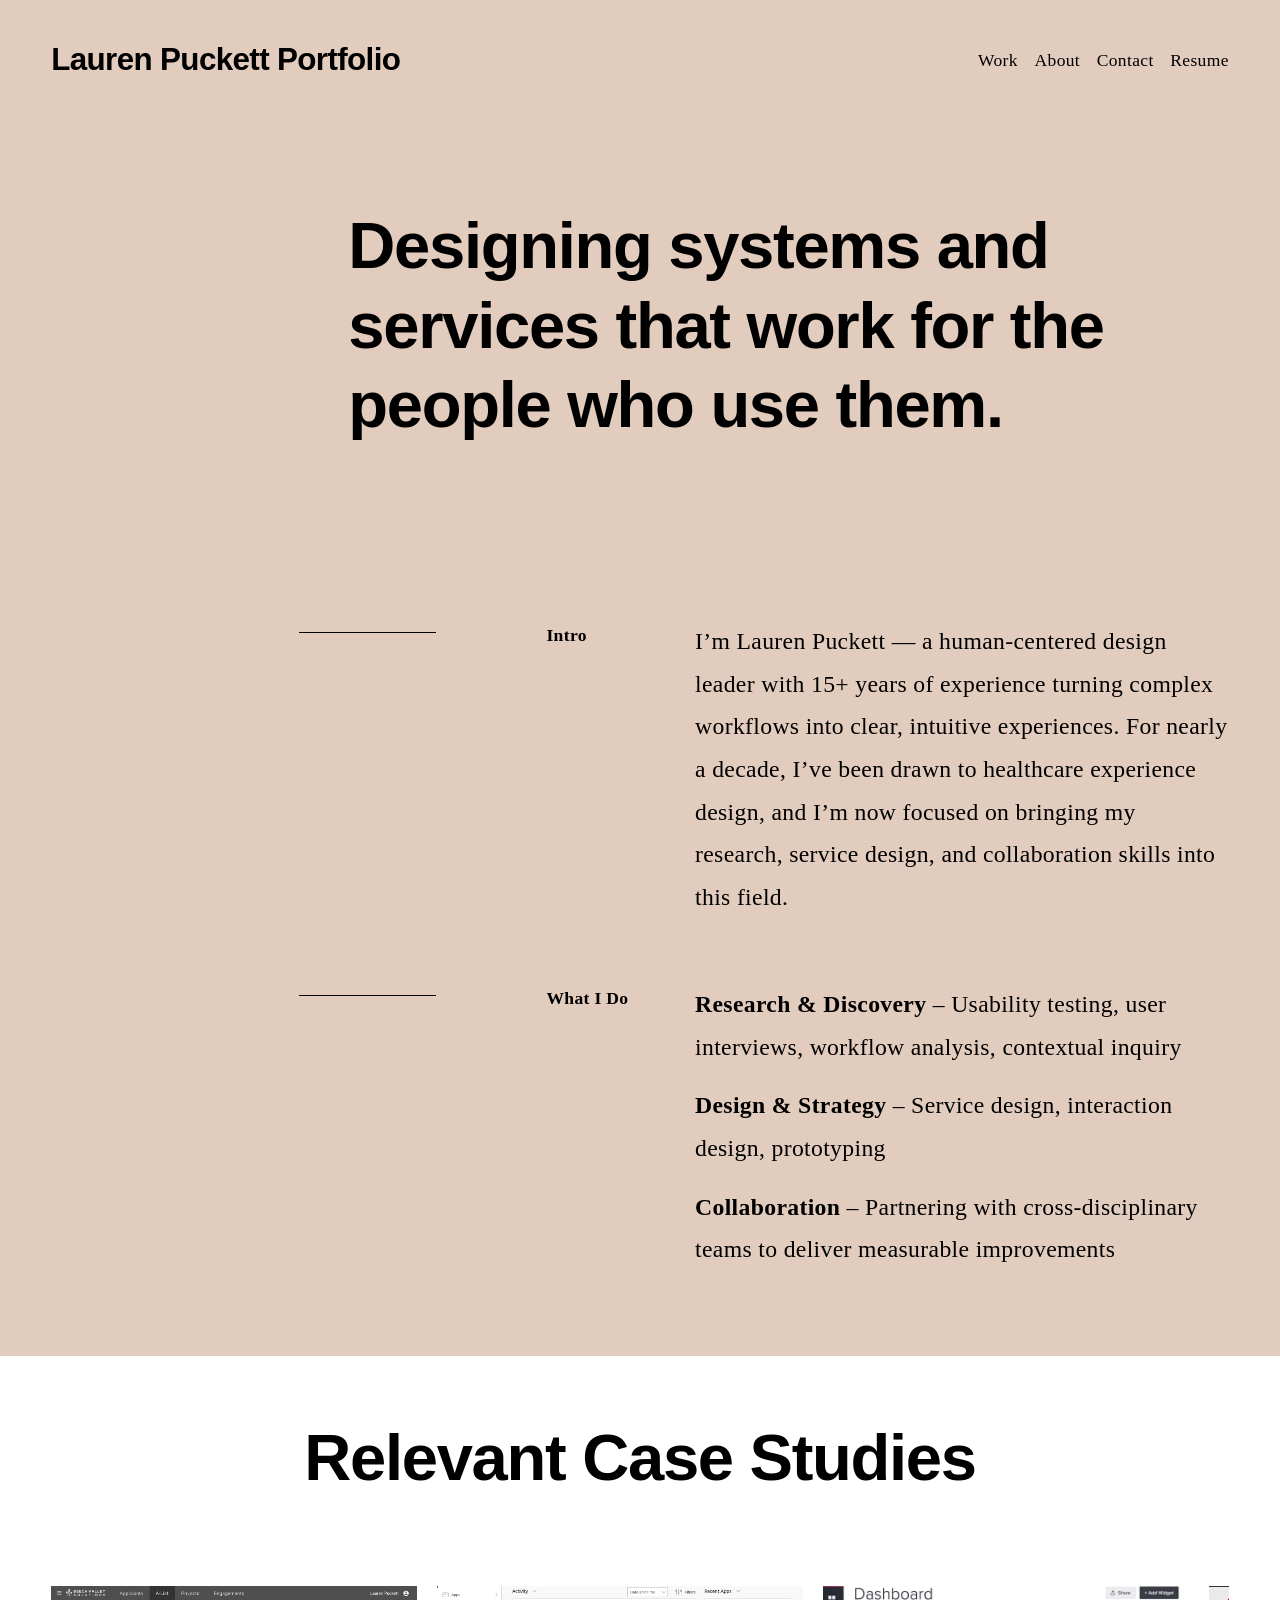
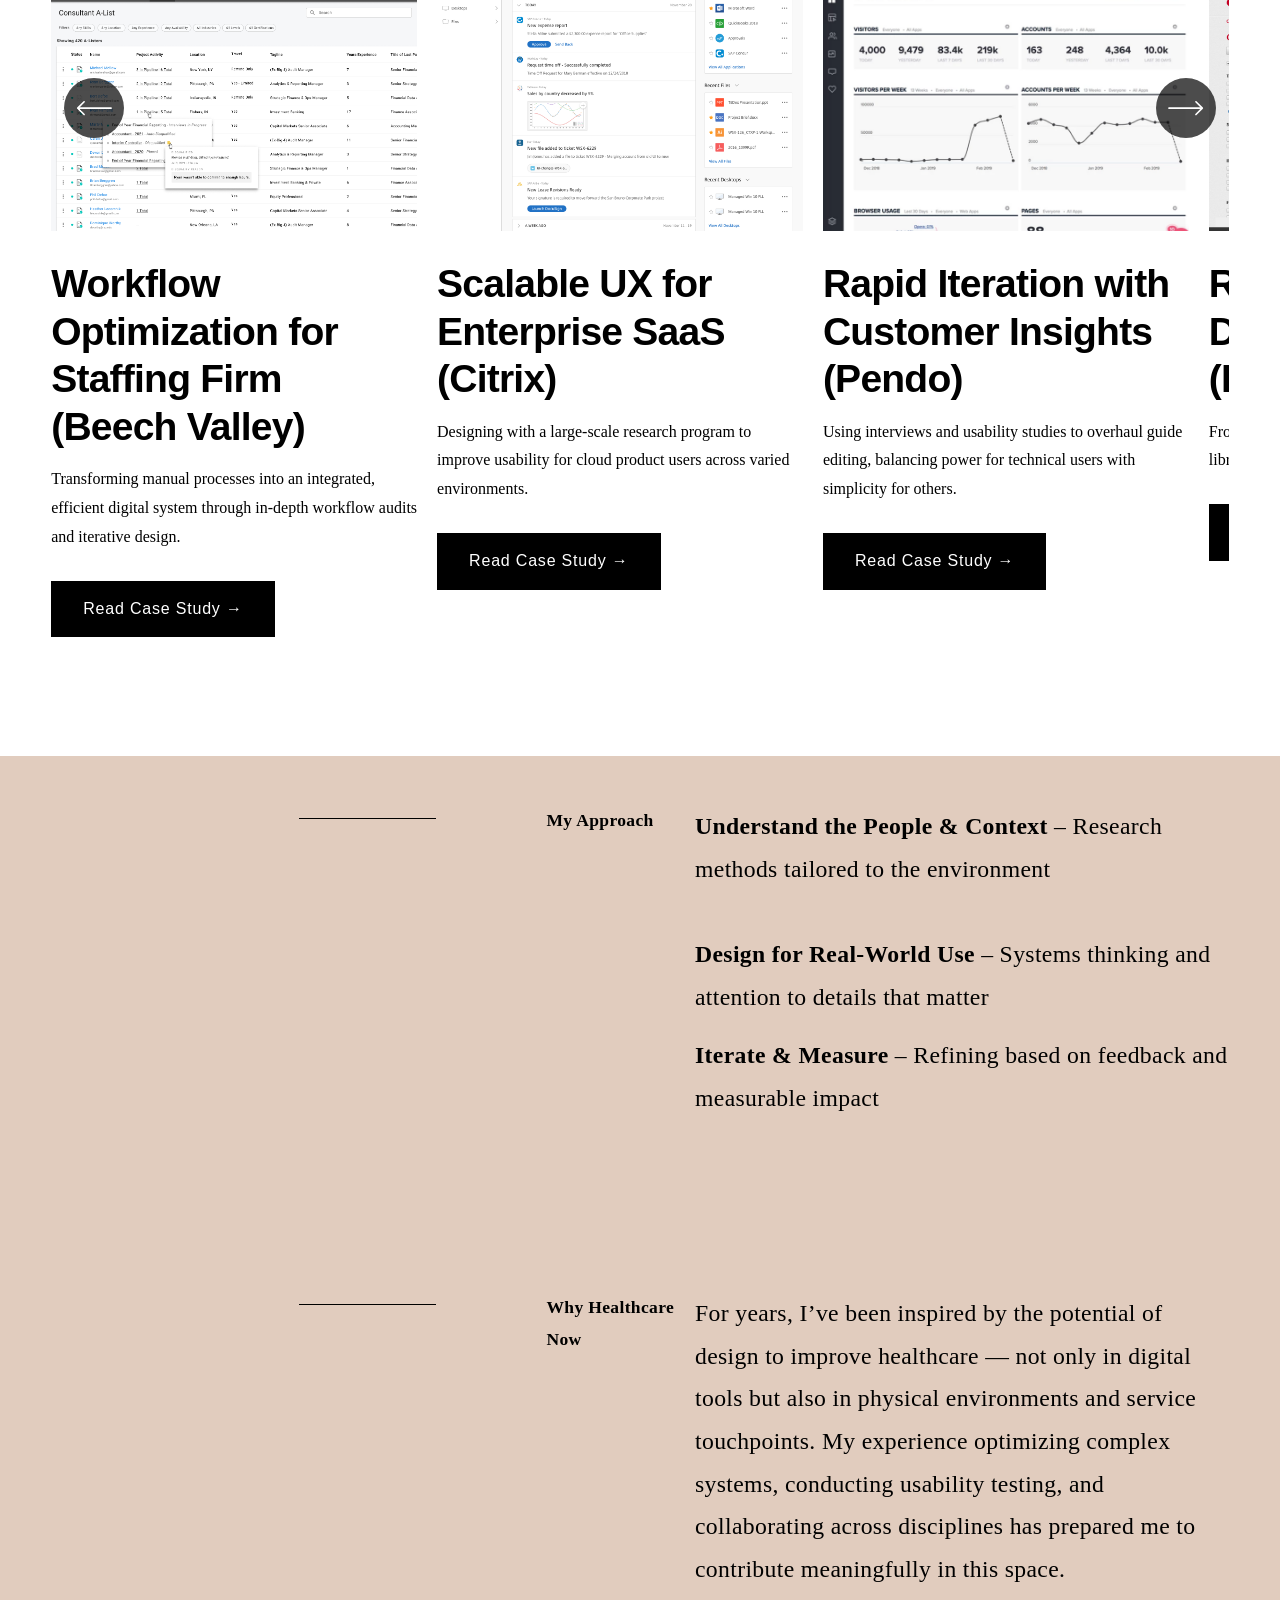
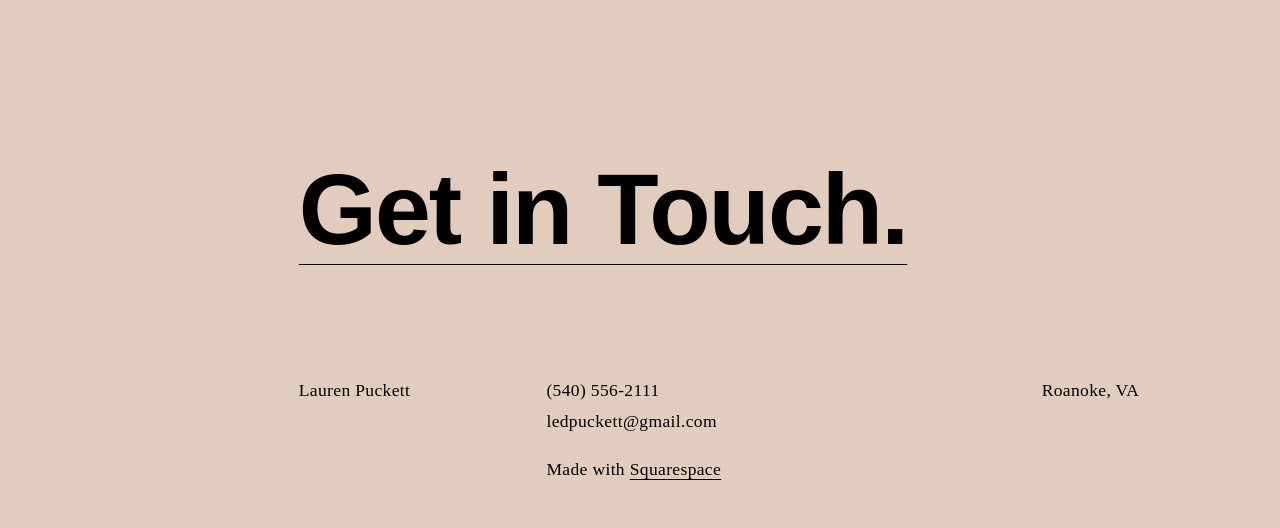
==== commit 66b2b36d: "Refresh carousel fallback cache key" ====
--- a/static-site/index.html
+++ b/static-site/index.html
@@ -65,7 +65,7 @@
     >
       
         <div id="floatingCart" class="floating-cart hidden">
-          <a href="/cart" class="icon icon--stroke icon--fill icon--cart sqs-custom-cart">
+          <a href="#page" class="icon icon--stroke icon--fill icon--cart sqs-custom-cart">
             <span class="Cart-inner">
               
 
@@ -497,7 +497,7 @@
                   >
                     
                       <div class="header-title-text">
-                        <a id="site-title" href="/" data-animation-role="header-element">Lauren Puckett Portfolio</a>
+                        <a id="site-title" href="index.html" data-animation-role="header-element">Lauren Puckett Portfolio</a>
                       </div>
                     
                     
@@ -661,7 +661,7 @@
                   >
                     
                       <div class="header-title-text">
-                        <a id="site-title" href="/" data-animation-role="header-element">Lauren Puckett Portfolio</a>
+                        <a id="site-title" href="index.html" data-animation-role="header-element">Lauren Puckett Portfolio</a>
                       </div>
                     
                     
@@ -2485,7 +2485,7 @@
 &quot;description&quot;: &quot;&lt;p class=\&quot;\&quot; data-rte-preserve-empty=\&quot;true\&quot; style=\&quot;white-space:pre-wrap;\&quot;&gt;Designing with a large-scale research program to improve usability for cloud product users across varied environments.&lt;\/p&gt;&quot;,
 &quot;button&quot;: {
 &quot;buttonText&quot;: &quot;Read Case Study →&quot;,
-&quot;buttonLink&quot;: &quot;/bv-case-study-1&quot;,
+&quot;buttonLink&quot;: &quot;citrix-case-study/index.html&quot;,
 &quot;buttonNewWindow&quot;: false
 },
 &quot;imageId&quot;: &quot;6985038d7fd2e523dcfc5741&quot;,
@@ -2839,7 +2839,7 @@
                           data-mode="cover"
                           data-use-advanced-positioning="true"
                           elementtiming="nbf-list-carousel"
-                        />
+                         src="assets/images.squarespace-cdn.com/content/v1/689cc88384eb314fcfc9f237/abee73a5-405d-415c-a735-8bf1afd962d5/Internal+A-List+-+Project+Activity+Notes.png"/>
                       </div>
                     </div>
                 
@@ -2932,7 +2932,7 @@
                           data-mode="cover"
                           data-use-advanced-positioning="true"
                           elementtiming="nbf-list-carousel"
-                        />
+                         src="assets/images.squarespace-cdn.com/content/v1/689cc88384eb314fcfc9f237/bbe2c758-c724-44af-b87c-7c667f1e5ab5/IWS+Home+Activity.png"/>
                       </div>
                     </div>
                 
@@ -2980,7 +2980,7 @@
                             sqs-button-element--primary
                           
                         "
-                        href="/bv-case-study-1"
+                        href="citrix-case-study/index.html"
                         
                       >
                         Read Case Study →
@@ -3025,7 +3025,7 @@
                           data-mode="cover"
                           data-use-advanced-positioning="true"
                           elementtiming="nbf-list-carousel"
-                        />
+                         src="assets/images.squarespace-cdn.com/content/v1/689cc88384eb314fcfc9f237/9e328da3-5413-4b9c-a4a7-569996f87dce/Pendo-Home.png"/>
                       </div>
                     </div>
                 
@@ -3118,7 +3118,7 @@
                           data-mode="cover"
                           data-use-advanced-positioning="true"
                           elementtiming="nbf-list-carousel"
-                        />
+                         src="assets/images.squarespace-cdn.com/content/v1/689cc88384eb314fcfc9f237/44e87fbb-d1ea-4df9-be3f-79b19ca08b50/CloudCP-Server-List.png"/>
                       </div>
                     </div>
                 
@@ -5244,5 +5244,6 @@
     <script defer="true" src="assets/static1.squarespace.com/static/vta/5c5a519771c10ba3470d8101/scripts/site-bundle.3ac4db8e38074e1383b5ecad2061af25.js" type="text/javascript"></script>
     
 
-  </body>
+  <script defer src="archive-carousel-fallback.js?v=2"></script>
+</body>
 </html>
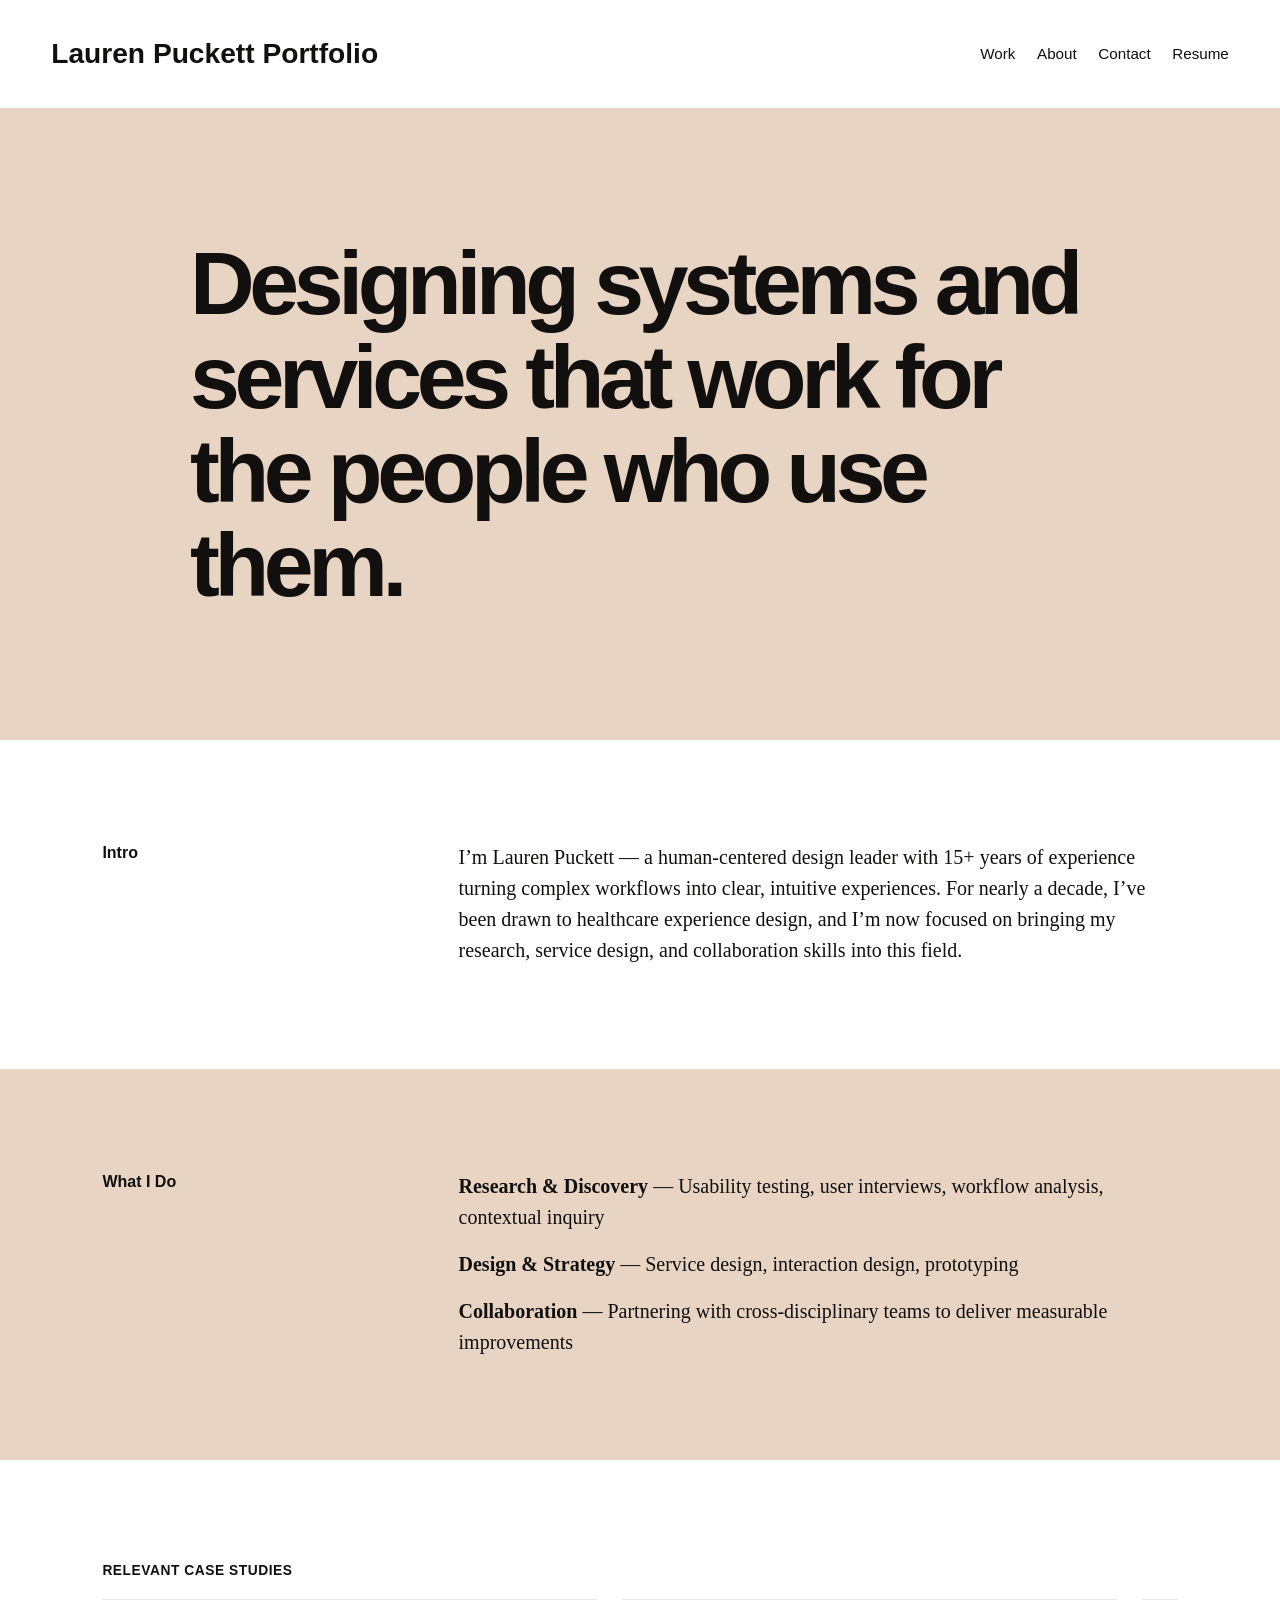
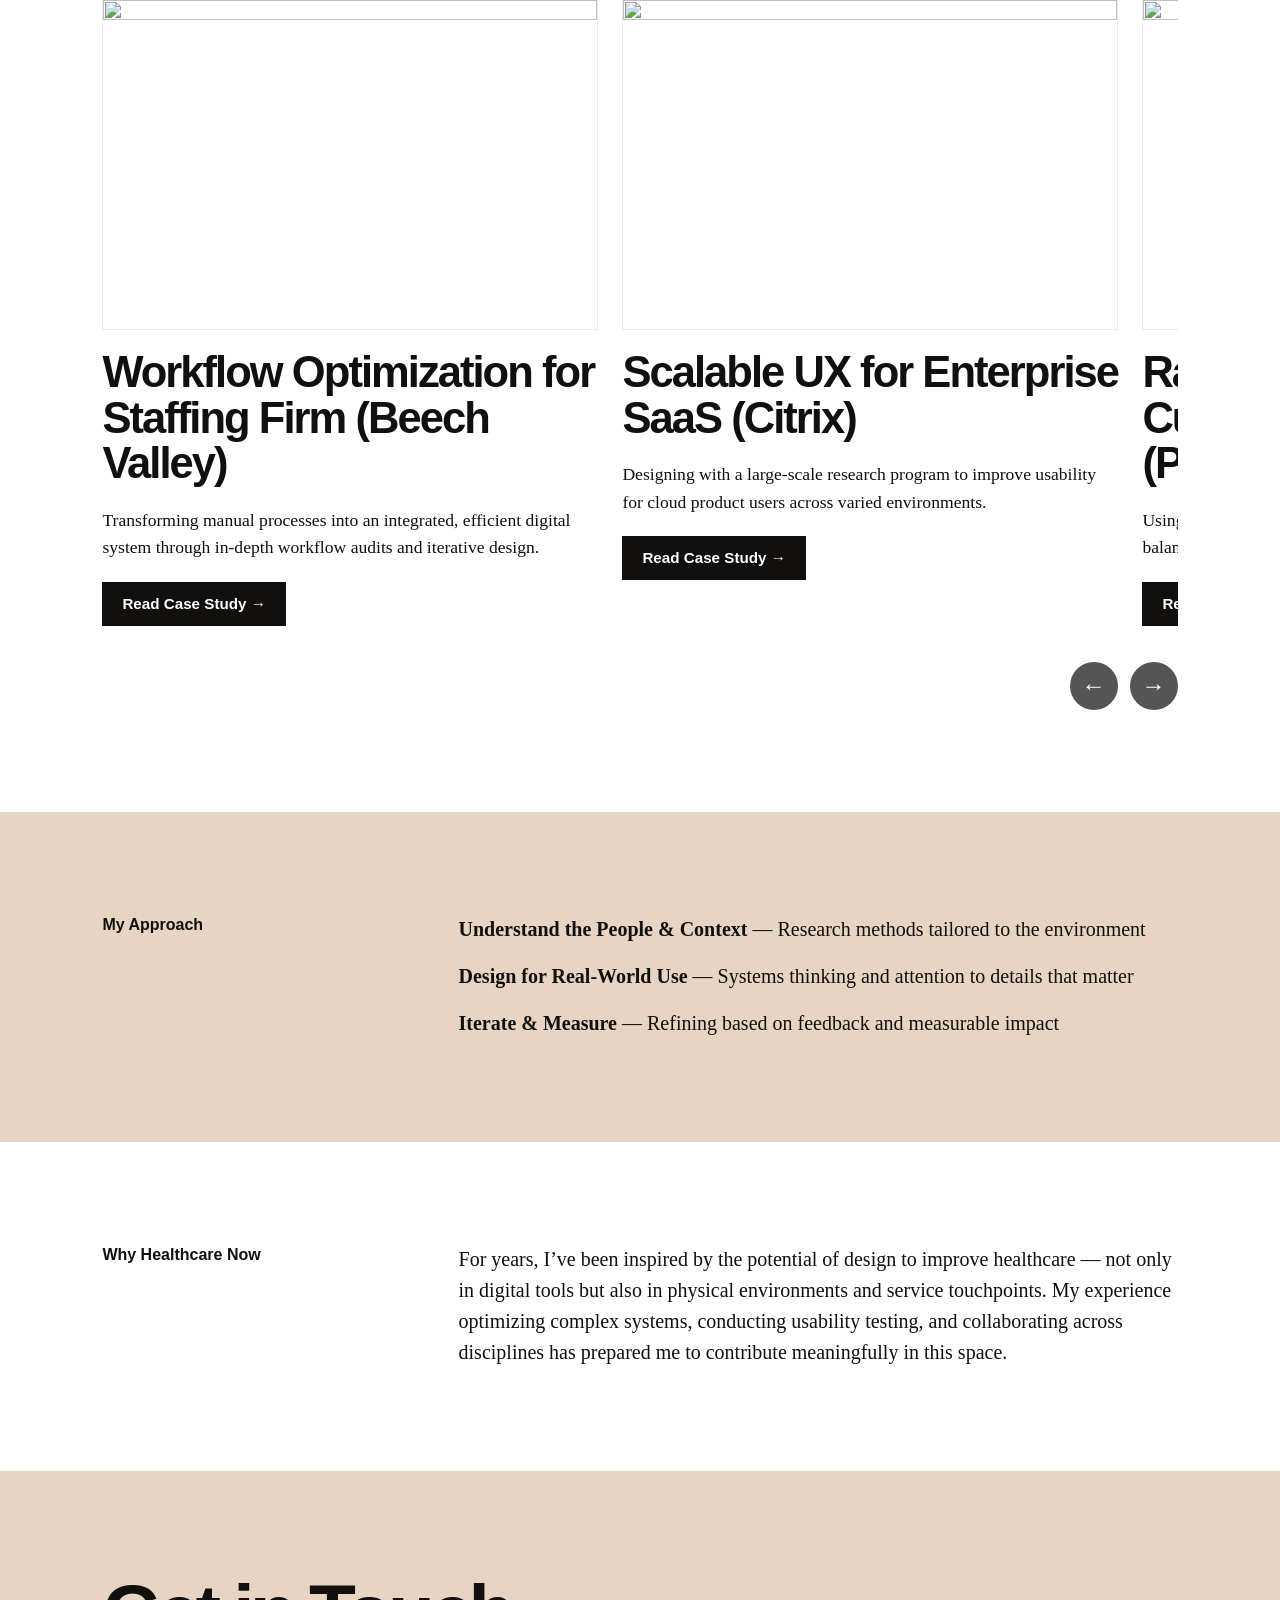
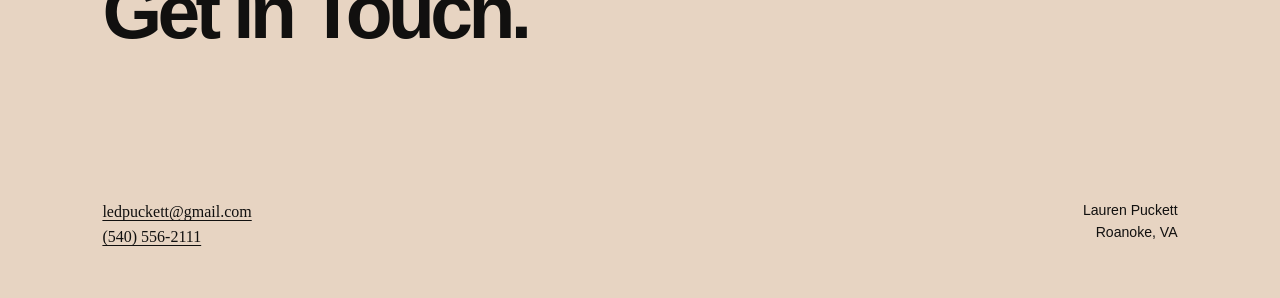
==== commit 1a55f224: "Replace Squarespace export with clean static portfolio" ====
--- a/static-site/index.html
+++ b/static-site/index.html
@@ -1,5249 +1 @@
-<!doctype html>
-<html xmlns:og="http://opengraphprotocol.org/schema/" xmlns:fb="http://www.facebook.com/2008/fbml" lang="en-US"  >
-  <head>
-    <meta http-equiv="X-UA-Compatible" content="IE=edge,chrome=1">
-    <meta name="viewport" content="width=device-width, initial-scale=1">
-    <!-- This is Squarespace. --><!-- sphere-seahorse-fy7e -->
-<base href="">
-<meta charset="utf-8" />
-<title>Lauren Puckett Portfolio | Human-Centered Designer</title>
-<meta http-equiv="Accept-CH" content="Sec-CH-UA-Platform-Version, Sec-CH-UA-Model" /><link rel="icon" type="image/x-icon" href="assets/images.squarespace-cdn.com/content/v1/689cc88384eb314fcfc9f237/c896ab8c-9a8d-4127-ac3a-586899a2bc55/favicon--q2f39b9f0ad5f.ico"/>
-<link rel="canonical" href="index.html"/>
-<meta property="og:site_name" content="Lauren Puckett Portfolio"/>
-<meta property="og:title" content="Lauren Puckett Portfolio | Human-Centered Designer"/>
-<meta property="og:url" content="index.html"/>
-<meta property="og:type" content="website"/>
-<meta property="og:description" content="Lauren Puckett specializes in human-centered design, focusing on healthcare, workflow optimization, and user experience through research and service design."/>
-<meta itemprop="name" content="Lauren Puckett Portfolio &#124; Human-Centered Designer"/>
-<meta itemprop="url" content="index.html"/>
-<meta itemprop="description" content="Lauren Puckett specializes in human-centered design, focusing on healthcare, workflow optimization, and user experience through research and service design."/>
-<meta name="twitter:title" content="Lauren Puckett Portfolio &#124; Human-Centered Designer"/>
-<meta name="twitter:url" content="index.html"/>
-<meta name="twitter:card" content="summary"/>
-<meta name="twitter:description" content="Lauren Puckett specializes in human-centered design, focusing on healthcare, workflow optimization, and user experience through research and service design."/>
-<meta name="description" content="Lauren Puckett specializes in human-centered design, focusing on healthcare, workflow optimization, and user experience through research and service design. " />
-<link rel="preconnect" href="assets/images.squarespace-cdn.com/index.bin">
-<link rel="preconnect" href="assets/use.typekit.net/index.bin" crossorigin>
-<link rel="preconnect" href="assets/p.typekit.net/index.bin" crossorigin>
-<script type="text/javascript" src="assets/use.typekit.net/ik/5oRa1Dgs-L1FjmF-NYQvxd_Z3aTxk141N_bWIL-7GDCfecjJXnX1IyvhF2jtFRZLFR6ojhwt52wtFemKwDIXZcFcjD8cwRwae6MKfcuTdc8zdKu3Scv7fbKyFsMMeMb6MKG4f43uIMMjgkMfH6qJ1R9bMg65JMJ7fbKiFsMMegI6MTMgC-r9DMj.js" async fetchpriority="high" onload="try{Typekit.load();}catch(e){} document.documentElement.classList.remove('wf-loading');"></script>
-<script>document.documentElement.classList.add('wf-loading')</script>
-<style>@keyframes fonts-loading { 0%, 99% { color: transparent; } } html.wf-loading * { animation: fonts-loading 3s; }</style>
-<script type="text/javascript" crossorigin="anonymous" defer="true" nomodule="nomodule" src="assets/assets.squarespace.com/@sqs/polyfiller/1.6/legacy.js"></script>
-<script type="text/javascript" crossorigin="anonymous" defer="true" src="assets/assets.squarespace.com/@sqs/polyfiller/1.6/modern.js"></script>
-<script data-name="static-context">Static = window.Static || {}; Static.SQUARESPACE_CONTEXT = {"betaFeatureFlags":["enable_form_submission_trigger","override_block_styles","campaigns_merch_state","i18n_beta_website_locales","campaigns_discount_section_in_blasts","marketing_landing_page","modernized-pdp-m2-enabled","enable_modernized_pdp_m3_layout_ux","member_areas_feature","public_api_discounts_enabled","nested_categories","campaigns_thumbnail_layout","enable_modernized_standalone_pages_kill_switch","output_template_css_assets","commerce_product_payment_plan_editing","campaigns_discount_section_in_automations","enable_modernized_pdp_m3_fluid","marketing_automations","contacts_and_campaigns_redesign","campaigns_new_image_layout_picker","scripts_defer","supports_versioned_template_assets","new_stacked_index","campaigns_table_v2","campaigns_import_discounts"],"facebookAppId":"314192535267336","facebookApiVersion":"v6.0","rollups":{"squarespace-announcement-bar":{"js":"assets/assets.squarespace.com/universal/scripts-compressed/announcement-bar-af8852d144aea019-min.en-US.js"},"squarespace-audio-player":{"css":"assets/assets.squarespace.com/universal/styles-compressed/audio-player-b05f5197a871c566-min.en-US.css","js":"assets/assets.squarespace.com/universal/scripts-compressed/audio-player-1edd64a4cf17c190-min.en-US.js"},"squarespace-blog-collection-list":{"css":"assets/assets.squarespace.com/universal/styles-compressed/blog-collection-list-b4046463b72f34e2-min.en-US.css","js":"assets/assets.squarespace.com/universal/scripts-compressed/blog-collection-list-d1cb4d231b7bd2d9-min.en-US.js"},"squarespace-calendar-block-renderer":{"css":"assets/assets.squarespace.com/universal/styles-compressed/calendar-block-renderer-c3fef2a497c8e56b-min.en-US.css","js":"assets/assets.squarespace.com/universal/scripts-compressed/calendar-block-renderer-5e2fc68f5d72c514-min.en-US.js"},"squarespace-chartjs-helpers":{"css":"assets/assets.squarespace.com/universal/styles-compressed/chartjs-helpers-96b256171ee039c1-min.en-US.css","js":"assets/assets.squarespace.com/universal/scripts-compressed/chartjs-helpers-68bb885b45e80b06-min.en-US.js"},"squarespace-comments":{"css":"assets/assets.squarespace.com/universal/styles-compressed/comments-fff333d4c89ebeea-min.en-US.css","js":"assets/assets.squarespace.com/universal/scripts-compressed/comments-7f15870dfec9335d-min.en-US.js"},"squarespace-custom-css-popup":{"css":"assets/assets.squarespace.com/universal/styles-compressed/custom-css-popup-bcad0a168a2d18df-min.en-US.css","js":"assets/assets.squarespace.com/universal/scripts-compressed/custom-css-popup-5d00dc8443a6a3a4-min.en-US.js"},"squarespace-dialog":{"css":"assets/assets.squarespace.com/universal/styles-compressed/dialog-86aacd645d83874c-min.en-US.css","js":"assets/assets.squarespace.com/universal/scripts-compressed/dialog-2b4af781631f6fad-min.en-US.js"},"squarespace-events-collection":{"css":"assets/assets.squarespace.com/universal/styles-compressed/events-collection-c3fef2a497c8e56b-min.en-US.css","js":"assets/assets.squarespace.com/universal/scripts-compressed/events-collection-0787b3d0d23c98f1-min.en-US.js"},"squarespace-form-rendering-utils":{"js":"assets/assets.squarespace.com/universal/scripts-compressed/form-rendering-utils-e052838a72f4372d-min.en-US.js"},"squarespace-forms":{"css":"assets/assets.squarespace.com/universal/styles-compressed/forms-0afd3c6ac30bbab1-min.en-US.css","js":"assets/assets.squarespace.com/universal/scripts-compressed/forms-e5cec6a39de18b62-min.en-US.js"},"squarespace-gallery-collection-list":{"css":"assets/assets.squarespace.com/universal/styles-compressed/gallery-collection-list-b4046463b72f34e2-min.en-US.css","js":"assets/assets.squarespace.com/universal/scripts-compressed/gallery-collection-list-9537a843c229ee51-min.en-US.js"},"squarespace-image-zoom":{"css":"assets/assets.squarespace.com/universal/styles-compressed/image-zoom-b4046463b72f34e2-min.en-US.css","js":"assets/assets.squarespace.com/universal/scripts-compressed/image-zoom-2bd05a385cc2d38d-min.en-US.js"},"squarespace-pinterest":{"css":"assets/assets.squarespace.com/universal/styles-compressed/pinterest-b4046463b72f34e2-min.en-US.css","js":"assets/assets.squarespace.com/universal/scripts-compressed/pinterest-91826e15bec6b127-min.en-US.js"},"squarespace-popup-overlay":{"css":"assets/assets.squarespace.com/universal/styles-compressed/popup-overlay-b742b752f5880972-min.en-US.css","js":"assets/assets.squarespace.com/universal/scripts-compressed/popup-overlay-fcb1efbbc6a99ab1-min.en-US.js"},"squarespace-product-quick-view":{"css":"assets/assets.squarespace.com/universal/styles-compressed/product-quick-view-0afd3c6ac30bbab1-min.en-US.css","js":"assets/assets.squarespace.com/universal/scripts-compressed/product-quick-view-a8c98f55ad862b20-min.en-US.js"},"squarespace-products-collection-item-v2":{"css":"assets/assets.squarespace.com/universal/styles-compressed/products-collection-item-v2-b4046463b72f34e2-min.en-US.css","js":"assets/assets.squarespace.com/universal/scripts-compressed/products-collection-item-v2-0bdde0a530e65c35-min.en-US.js"},"squarespace-products-collection-list-v2":{"css":"assets/assets.squarespace.com/universal/styles-compressed/products-collection-list-v2-b4046463b72f34e2-min.en-US.css","js":"assets/assets.squarespace.com/universal/scripts-compressed/products-collection-list-v2-57f05cf8177470d3-min.en-US.js"},"squarespace-search-page":{"css":"assets/assets.squarespace.com/universal/styles-compressed/search-page-90a67fc09b9b32c6-min.en-US.css","js":"assets/assets.squarespace.com/universal/scripts-compressed/search-page-5e67e9fbe7cfa7c9-min.en-US.js"},"squarespace-search-preview":{"js":"assets/assets.squarespace.com/universal/scripts-compressed/search-preview-0ef076d00060688c-min.en-US.js"},"squarespace-simple-liking":{"css":"assets/assets.squarespace.com/universal/styles-compressed/simple-liking-701bf8bbc05ec6aa-min.en-US.css","js":"assets/assets.squarespace.com/universal/scripts-compressed/simple-liking-abe35829ec344b9b-min.en-US.js"},"squarespace-social-buttons":{"css":"assets/assets.squarespace.com/universal/styles-compressed/social-buttons-95032e5fa98e47a5-min.en-US.css","js":"assets/assets.squarespace.com/universal/scripts-compressed/social-buttons-d7611ec542beeb0d-min.en-US.js"},"squarespace-tourdates":{"css":"assets/assets.squarespace.com/universal/styles-compressed/tourdates-b4046463b72f34e2-min.en-US.css","js":"assets/assets.squarespace.com/universal/scripts-compressed/tourdates-14c80ed1268bd360-min.en-US.js"},"squarespace-website-overlays-manager":{"css":"assets/assets.squarespace.com/universal/styles-compressed/website-overlays-manager-07ea5a4e004e6710-min.en-US.css","js":"assets/assets.squarespace.com/universal/scripts-compressed/website-overlays-manager-5494290298565b62-min.en-US.js"}},"pageType":2,"website":{"id":"689cc88384eb314fcfc9f237","captchaSettings":{"enabledForDonations":false},"cloneable":false,"contentModifiedOn":1770418809246,"formattingLocale":"en-US","fullSiteTitle":"Lauren Puckett Portfolio | Human-Centered Designer","identifier":"sphere-seahorse-fy7e","imageMetadataProcessingEnabled":false,"isHstsEnabled":true,"language":"en-US","location":{},"primaryDomain":"www.laurenpuckettportfolio.com","screenshotId":"38d2b3ce68814fff97a3f4e561adb79c390d36815efb8a6736020a22d64f7f85","shareButtonOptions":{"3":true,"6":true,"7":true,"4":true,"8":true,"1":true,"2":true},"showOwnerLogin":false,"siteDescription":"","siteStatus":{},"siteTitle":"Lauren Puckett Portfolio","sslSetting":3,"timeZone":"America/New_York","translationLocale":"en-US","typekitId":"","websiteType":4,"hasBeenCloneable":false,"statsMigrated":false,"authenticUrl":"index.html","baseUrl":"index.html","internalUrl":"https://sphere-seahorse-fy7e.squarespace.com","machineTimeZoneOffset":-14400000,"timeZoneAbbr":"EDT","timeZoneOffset":-14400000},"websiteSettings":{"id":"689cc88384eb314fcfc9f23a","websiteId":"689cc88384eb314fcfc9f237","subjects":[],"country":"US","state":"VA","simpleLikingEnabled":true,"popupOverlaySettings":{"style":1,"enabledPages":[]},"commentLikesAllowed":true,"commentAnonAllowed":true,"commentThreaded":true,"commentApprovalRequired":false,"commentAvatarsOn":true,"commentSortType":2,"commentFlagThreshold":0,"commentFlagsAllowed":true,"commentEnableByDefault":true,"commentDisableAfterDaysDefault":0,"disqusShortname":"","commentsEnabled":false,"businessHours":{},"storeSettings":{"returnPolicy":null,"termsOfService":null,"privacyPolicy":null,"expressCheckout":false,"continueShoppingLinkUrl":"/","useLightCart":false,"showNoteField":false,"shippingCountryDefaultValue":"US","billToShippingDefaultValue":false,"showShippingPhoneNumber":true,"isShippingPhoneRequired":false,"showBillingPhoneNumber":true,"isBillingPhoneRequired":false,"currenciesSupported":["USD","CAD","GBP","AUD","EUR","CHF","NOK","SEK","DKK","NZD","SGD","MXN","HKD","CZK","ILS","MYR","RUB","PHP","PLN","THB","BRL","ARS","COP","IDR","INR","JPY","ZAR"],"defaultCurrency":"USD","selectedCurrency":"USD","measurementStandard":1,"showCustomCheckoutForm":false,"checkoutPageMarketingOptInEnabled":true,"enableMailingListOptInByDefault":false,"sameAsRetailLocation":false,"merchandisingSettings":{"scarcityEnabledOnProductItems":false,"scarcityEnabledOnProductBlocks":false,"scarcityMessageType":"DEFAULT_SCARCITY_MESSAGE","scarcityThreshold":10,"multipleQuantityAllowedForServices":true,"restockNotificationsEnabled":false,"restockNotificationsMailingListSignUpEnabled":false,"relatedProductsEnabled":false,"relatedProductsOrdering":"random","soldOutVariantsDropdownDisabled":false,"productComposerOptedIn":false,"productComposerABTestOptedOut":false,"productReviewsEnabled":false},"minimumOrderSubtotalEnabled":false,"minimumOrderSubtotal":{"currency":"USD","value":"0.00"},"addToCartConfirmationType":2,"isLive":false,"multipleQuantityAllowedForServices":true},"useEscapeKeyToLogin":false,"ssBadgeType":1,"ssBadgePosition":4,"ssBadgeVisibility":1,"ssBadgeDevices":1,"pinterestOverlayOptions":{"mode":"disabled"},"userAccountsSettings":{"loginAllowed":true,"signupAllowed":true}},"cookieSettings":{"isCookieBannerEnabled":false,"isRestrictiveCookiePolicyEnabled":false,"cookieBannerText":"","cookieBannerTheme":"","cookieBannerVariant":"","cookieBannerPosition":"","cookieBannerCtaVariant":"","cookieBannerCtaText":"","cookieBannerAcceptType":"OPT_IN","cookieBannerOptOutCtaText":"","cookieBannerHasOptOut":false,"cookieBannerHasManageCookies":true,"cookieBannerManageCookiesLabel":"","cookieBannerSavedPreferencesText":"","cookieBannerSavedPreferencesLayout":"PILL"},"websiteCloneable":false,"collection":{"title":"Home","id":"689cc88484eb314fcfc9f273","fullUrl":"/","type":10,"permissionType":1},"subscribed":false,"appDomain":"squarespace.com","templateTweakable":true,"tweakJSON":{"form-use-theme-colors":"true","header-logo-height":"20px","header-mobile-logo-max-height":"30px","header-vert-padding":"3vw","header-width":"Full","maxPageWidth":"1800px","mobile-header-vert-padding":"6vw","pagePadding":"4vw","tweak-blog-alternating-side-by-side-image-aspect-ratio":"1:1 Square","tweak-blog-alternating-side-by-side-image-spacing":"6%","tweak-blog-alternating-side-by-side-meta-spacing":"20px","tweak-blog-alternating-side-by-side-primary-meta":"Categories","tweak-blog-alternating-side-by-side-read-more-spacing":"20px","tweak-blog-alternating-side-by-side-secondary-meta":"Date","tweak-blog-basic-grid-columns":"2","tweak-blog-basic-grid-image-aspect-ratio":"3:2 Standard","tweak-blog-basic-grid-image-spacing":"50px","tweak-blog-basic-grid-meta-spacing":"37px","tweak-blog-basic-grid-primary-meta":"Categories","tweak-blog-basic-grid-read-more-spacing":"37px","tweak-blog-basic-grid-secondary-meta":"Date","tweak-blog-item-custom-width":"75","tweak-blog-item-show-author-profile":"true","tweak-blog-item-width":"Medium","tweak-blog-masonry-columns":"2","tweak-blog-masonry-horizontal-spacing":"30px","tweak-blog-masonry-image-spacing":"20px","tweak-blog-masonry-meta-spacing":"20px","tweak-blog-masonry-primary-meta":"Categories","tweak-blog-masonry-read-more-spacing":"20px","tweak-blog-masonry-secondary-meta":"Date","tweak-blog-masonry-vertical-spacing":"30px","tweak-blog-side-by-side-image-aspect-ratio":"1:1 Square","tweak-blog-side-by-side-image-spacing":"6%","tweak-blog-side-by-side-meta-spacing":"20px","tweak-blog-side-by-side-primary-meta":"Categories","tweak-blog-side-by-side-read-more-spacing":"20px","tweak-blog-side-by-side-secondary-meta":"Date","tweak-blog-single-column-image-spacing":"50px","tweak-blog-single-column-meta-spacing":"30px","tweak-blog-single-column-primary-meta":"Categories","tweak-blog-single-column-read-more-spacing":"30px","tweak-blog-single-column-secondary-meta":"Date","tweak-events-stacked-show-thumbnails":"true","tweak-events-stacked-thumbnail-size":"3:2 Standard","tweak-fixed-header":"false","tweak-fixed-header-style":"Basic","tweak-global-animations-animation-curve":"ease","tweak-global-animations-animation-delay":"0.1s","tweak-global-animations-animation-duration":"0.1s","tweak-global-animations-animation-style":"none","tweak-global-animations-animation-type":"none","tweak-global-animations-complexity-level":"detailed","tweak-global-animations-enabled":"false","tweak-portfolio-grid-basic-custom-height":"50","tweak-portfolio-grid-overlay-custom-height":"50","tweak-portfolio-hover-follow-acceleration":"10%","tweak-portfolio-hover-follow-animation-duration":"Medium","tweak-portfolio-hover-follow-animation-type":"Fade","tweak-portfolio-hover-follow-delimiter":"Forward Slash","tweak-portfolio-hover-follow-front":"false","tweak-portfolio-hover-follow-layout":"Inline","tweak-portfolio-hover-follow-size":"75","tweak-portfolio-hover-follow-text-spacing-x":"1.5","tweak-portfolio-hover-follow-text-spacing-y":"1.5","tweak-portfolio-hover-static-animation-duration":"Medium","tweak-portfolio-hover-static-animation-type":"Scale Up","tweak-portfolio-hover-static-delimiter":"Forward Slash","tweak-portfolio-hover-static-front":"false","tweak-portfolio-hover-static-layout":"Stacked","tweak-portfolio-hover-static-size":"75","tweak-portfolio-hover-static-text-spacing-x":"1.5","tweak-portfolio-hover-static-text-spacing-y":"1.5","tweak-portfolio-index-background-animation-duration":"Medium","tweak-portfolio-index-background-animation-type":"Fade","tweak-portfolio-index-background-custom-height":"50","tweak-portfolio-index-background-delimiter":"None","tweak-portfolio-index-background-height":"Large","tweak-portfolio-index-background-horizontal-alignment":"Center","tweak-portfolio-index-background-link-format":"Stacked","tweak-portfolio-index-background-persist":"false","tweak-portfolio-index-background-vertical-alignment":"Middle","tweak-portfolio-index-background-width":"Full","tweak-transparent-header":"false"},"templateId":"5c5a519771c10ba3470d8101","templateVersion":"7.1","pageFeatures":[1,2,4],"gmRenderKey":"QUl6YVN5Q0JUUk9xNkx1dkZfSUUxcjQ2LVQ0QWVUU1YtMGQ3bXk4","templateScriptsRootUrl":"assets/static1.squarespace.com/static/vta/5c5a519771c10ba3470d8101/scripts","impersonatedSession":false,"tzData":{"zones":[[-300,"US","E%sT",null]],"rules":{"US":[[1967,2006,null,"Oct","lastSun","2:00","0","S"],[1987,2006,null,"Apr","Sun>=1","2:00","1:00","D"],[2007,"max",null,"Mar","Sun>=8","2:00","1:00","D"],[2007,"max",null,"Nov","Sun>=1","2:00","0","S"]]}},"showAnnouncementBar":false,"recaptchaEnterpriseContext":{"recaptchaEnterpriseSiteKey":"6LdDFQwjAAAAAPigEvvPgEVbb7QBm-TkVJdDTlAv"},"i18nContext":{"timeZoneData":{"id":"America/New_York","name":"Eastern Time"}},"env":"PRODUCTION","visitorFormContext":{"formFieldFormats":{"initialNameOrder":"GIVEN_FIRST","initialAddressFormat":{"id":0,"type":"ADDRESS","country":"US","labelLocale":"en","fields":[{"type":"FIELD","label":"Address Line 1","identifier":"Line1","length":0,"required":true,"metadata":{"autocomplete":"address-line1"}},{"type":"SEPARATOR","label":"\n","identifier":"Newline","length":0,"required":false,"metadata":{}},{"type":"FIELD","label":"Address Line 2","identifier":"Line2","length":0,"required":false,"metadata":{"autocomplete":"address-line2"}},{"type":"SEPARATOR","label":"\n","identifier":"Newline","length":0,"required":false,"metadata":{}},{"type":"FIELD","label":"City","identifier":"City","length":0,"required":true,"metadata":{"autocomplete":"address-level2"}},{"type":"SEPARATOR","label":",","identifier":"Comma","length":0,"required":false,"metadata":{}},{"type":"SEPARATOR","label":" ","identifier":"Space","length":0,"required":false,"metadata":{}},{"type":"FIELD","label":"State","identifier":"State","length":0,"required":true,"metadata":{"autocomplete":"address-level1"}},{"type":"SEPARATOR","label":" ","identifier":"Space","length":0,"required":false,"metadata":{}},{"type":"FIELD","label":"ZIP Code","identifier":"Zip","length":0,"required":true,"metadata":{"autocomplete":"postal-code"}}]},"countries":[{"name":"Afghanistan","code":"AF","phoneCode":"+93"},{"name":"\u00C5land Islands","code":"AX","phoneCode":"+358"},{"name":"Albania","code":"AL","phoneCode":"+355"},{"name":"Algeria","code":"DZ","phoneCode":"+213"},{"name":"American Samoa","code":"AS","phoneCode":"+1"},{"name":"Andorra","code":"AD","phoneCode":"+376"},{"name":"Angola","code":"AO","phoneCode":"+244"},{"name":"Anguilla","code":"AI","phoneCode":"+1"},{"name":"Antigua & Barbuda","code":"AG","phoneCode":"+1"},{"name":"Argentina","code":"AR","phoneCode":"+54"},{"name":"Armenia","code":"AM","phoneCode":"+374"},{"name":"Aruba","code":"AW","phoneCode":"+297"},{"name":"Ascension Island","code":"AC","phoneCode":"+247"},{"name":"Australia","code":"AU","phoneCode":"+61"},{"name":"Austria","code":"AT","phoneCode":"+43"},{"name":"Azerbaijan","code":"AZ","phoneCode":"+994"},{"name":"Bahamas","code":"BS","phoneCode":"+1"},{"name":"Bahrain","code":"BH","phoneCode":"+973"},{"name":"Bangladesh","code":"BD","phoneCode":"+880"},{"name":"Barbados","code":"BB","phoneCode":"+1"},{"name":"Belarus","code":"BY","phoneCode":"+375"},{"name":"Belgium","code":"BE","phoneCode":"+32"},{"name":"Belize","code":"BZ","phoneCode":"+501"},{"name":"Benin","code":"BJ","phoneCode":"+229"},{"name":"Bermuda","code":"BM","phoneCode":"+1"},{"name":"Bhutan","code":"BT","phoneCode":"+975"},{"name":"Bolivia","code":"BO","phoneCode":"+591"},{"name":"Bosnia & Herzegovina","code":"BA","phoneCode":"+387"},{"name":"Botswana","code":"BW","phoneCode":"+267"},{"name":"Brazil","code":"BR","phoneCode":"+55"},{"name":"British Indian Ocean Territory","code":"IO","phoneCode":"+246"},{"name":"British Virgin Islands","code":"VG","phoneCode":"+1"},{"name":"Brunei","code":"BN","phoneCode":"+673"},{"name":"Bulgaria","code":"BG","phoneCode":"+359"},{"name":"Burkina Faso","code":"BF","phoneCode":"+226"},{"name":"Burundi","code":"BI","phoneCode":"+257"},{"name":"Cambodia","code":"KH","phoneCode":"+855"},{"name":"Cameroon","code":"CM","phoneCode":"+237"},{"name":"Canada","code":"CA","phoneCode":"+1"},{"name":"Cape Verde","code":"CV","phoneCode":"+238"},{"name":"Caribbean Netherlands","code":"BQ","phoneCode":"+599"},{"name":"Cayman Islands","code":"KY","phoneCode":"+1"},{"name":"Central African Republic","code":"CF","phoneCode":"+236"},{"name":"Chad","code":"TD","phoneCode":"+235"},{"name":"Chile","code":"CL","phoneCode":"+56"},{"name":"China","code":"CN","phoneCode":"+86"},{"name":"Christmas Island","code":"CX","phoneCode":"+61"},{"name":"Cocos (Keeling) Islands","code":"CC","phoneCode":"+61"},{"name":"Colombia","code":"CO","phoneCode":"+57"},{"name":"Comoros","code":"KM","phoneCode":"+269"},{"name":"Congo - Brazzaville","code":"CG","phoneCode":"+242"},{"name":"Congo - Kinshasa","code":"CD","phoneCode":"+243"},{"name":"Cook Islands","code":"CK","phoneCode":"+682"},{"name":"Costa Rica","code":"CR","phoneCode":"+506"},{"name":"C\u00F4te d\u2019Ivoire","code":"CI","phoneCode":"+225"},{"name":"Croatia","code":"HR","phoneCode":"+385"},{"name":"Cuba","code":"CU","phoneCode":"+53"},{"name":"Cura\u00E7ao","code":"CW","phoneCode":"+599"},{"name":"Cyprus","code":"CY","phoneCode":"+357"},{"name":"Czechia","code":"CZ","phoneCode":"+420"},{"name":"Denmark","code":"DK","phoneCode":"+45"},{"name":"Djibouti","code":"DJ","phoneCode":"+253"},{"name":"Dominica","code":"DM","phoneCode":"+1"},{"name":"Dominican Republic","code":"DO","phoneCode":"+1"},{"name":"Ecuador","code":"EC","phoneCode":"+593"},{"name":"Egypt","code":"EG","phoneCode":"+20"},{"name":"El Salvador","code":"SV","phoneCode":"+503"},{"name":"Equatorial Guinea","code":"GQ","phoneCode":"+240"},{"name":"Eritrea","code":"ER","phoneCode":"+291"},{"name":"Estonia","code":"EE","phoneCode":"+372"},{"name":"Eswatini","code":"SZ","phoneCode":"+268"},{"name":"Ethiopia","code":"ET","phoneCode":"+251"},{"name":"Falkland Islands","code":"FK","phoneCode":"+500"},{"name":"Faroe Islands","code":"FO","phoneCode":"+298"},{"name":"Fiji","code":"FJ","phoneCode":"+679"},{"name":"Finland","code":"FI","phoneCode":"+358"},{"name":"France","code":"FR","phoneCode":"+33"},{"name":"French Guiana","code":"GF","phoneCode":"+594"},{"name":"French Polynesia","code":"PF","phoneCode":"+689"},{"name":"Gabon","code":"GA","phoneCode":"+241"},{"name":"Gambia","code":"GM","phoneCode":"+220"},{"name":"Georgia","code":"GE","phoneCode":"+995"},{"name":"Germany","code":"DE","phoneCode":"+49"},{"name":"Ghana","code":"GH","phoneCode":"+233"},{"name":"Gibraltar","code":"GI","phoneCode":"+350"},{"name":"Greece","code":"GR","phoneCode":"+30"},{"name":"Greenland","code":"GL","phoneCode":"+299"},{"name":"Grenada","code":"GD","phoneCode":"+1"},{"name":"Guadeloupe","code":"GP","phoneCode":"+590"},{"name":"Guam","code":"GU","phoneCode":"+1"},{"name":"Guatemala","code":"GT","phoneCode":"+502"},{"name":"Guernsey","code":"GG","phoneCode":"+44"},{"name":"Guinea","code":"GN","phoneCode":"+224"},{"name":"Guinea-Bissau","code":"GW","phoneCode":"+245"},{"name":"Guyana","code":"GY","phoneCode":"+592"},{"name":"Haiti","code":"HT","phoneCode":"+509"},{"name":"Honduras","code":"HN","phoneCode":"+504"},{"name":"Hong Kong SAR China","code":"HK","phoneCode":"+852"},{"name":"Hungary","code":"HU","phoneCode":"+36"},{"name":"Iceland","code":"IS","phoneCode":"+354"},{"name":"India","code":"IN","phoneCode":"+91"},{"name":"Indonesia","code":"ID","phoneCode":"+62"},{"name":"Iran","code":"IR","phoneCode":"+98"},{"name":"Iraq","code":"IQ","phoneCode":"+964"},{"name":"Ireland","code":"IE","phoneCode":"+353"},{"name":"Isle of Man","code":"IM","phoneCode":"+44"},{"name":"Israel","code":"IL","phoneCode":"+972"},{"name":"Italy","code":"IT","phoneCode":"+39"},{"name":"Jamaica","code":"JM","phoneCode":"+1"},{"name":"Japan","code":"JP","phoneCode":"+81"},{"name":"Jersey","code":"JE","phoneCode":"+44"},{"name":"Jordan","code":"JO","phoneCode":"+962"},{"name":"Kazakhstan","code":"KZ","phoneCode":"+7"},{"name":"Kenya","code":"KE","phoneCode":"+254"},{"name":"Kiribati","code":"KI","phoneCode":"+686"},{"name":"Kosovo","code":"XK","phoneCode":"+383"},{"name":"Kuwait","code":"KW","phoneCode":"+965"},{"name":"Kyrgyzstan","code":"KG","phoneCode":"+996"},{"name":"Laos","code":"LA","phoneCode":"+856"},{"name":"Latvia","code":"LV","phoneCode":"+371"},{"name":"Lebanon","code":"LB","phoneCode":"+961"},{"name":"Lesotho","code":"LS","phoneCode":"+266"},{"name":"Liberia","code":"LR","phoneCode":"+231"},{"name":"Libya","code":"LY","phoneCode":"+218"},{"name":"Liechtenstein","code":"LI","phoneCode":"+423"},{"name":"Lithuania","code":"LT","phoneCode":"+370"},{"name":"Luxembourg","code":"LU","phoneCode":"+352"},{"name":"Macao SAR China","code":"MO","phoneCode":"+853"},{"name":"Madagascar","code":"MG","phoneCode":"+261"},{"name":"Malawi","code":"MW","phoneCode":"+265"},{"name":"Malaysia","code":"MY","phoneCode":"+60"},{"name":"Maldives","code":"MV","phoneCode":"+960"},{"name":"Mali","code":"ML","phoneCode":"+223"},{"name":"Malta","code":"MT","phoneCode":"+356"},{"name":"Marshall Islands","code":"MH","phoneCode":"+692"},{"name":"Martinique","code":"MQ","phoneCode":"+596"},{"name":"Mauritania","code":"MR","phoneCode":"+222"},{"name":"Mauritius","code":"MU","phoneCode":"+230"},{"name":"Mayotte","code":"YT","phoneCode":"+262"},{"name":"Mexico","code":"MX","phoneCode":"+52"},{"name":"Micronesia","code":"FM","phoneCode":"+691"},{"name":"Moldova","code":"MD","phoneCode":"+373"},{"name":"Monaco","code":"MC","phoneCode":"+377"},{"name":"Mongolia","code":"MN","phoneCode":"+976"},{"name":"Montenegro","code":"ME","phoneCode":"+382"},{"name":"Montserrat","code":"MS","phoneCode":"+1"},{"name":"Morocco","code":"MA","phoneCode":"+212"},{"name":"Mozambique","code":"MZ","phoneCode":"+258"},{"name":"Myanmar (Burma)","code":"MM","phoneCode":"+95"},{"name":"Namibia","code":"NA","phoneCode":"+264"},{"name":"Nauru","code":"NR","phoneCode":"+674"},{"name":"Nepal","code":"NP","phoneCode":"+977"},{"name":"Netherlands","code":"NL","phoneCode":"+31"},{"name":"New Caledonia","code":"NC","phoneCode":"+687"},{"name":"New Zealand","code":"NZ","phoneCode":"+64"},{"name":"Nicaragua","code":"NI","phoneCode":"+505"},{"name":"Niger","code":"NE","phoneCode":"+227"},{"name":"Nigeria","code":"NG","phoneCode":"+234"},{"name":"Niue","code":"NU","phoneCode":"+683"},{"name":"Norfolk Island","code":"NF","phoneCode":"+672"},{"name":"Northern Mariana Islands","code":"MP","phoneCode":"+1"},{"name":"North Korea","code":"KP","phoneCode":"+850"},{"name":"North Macedonia","code":"MK","phoneCode":"+389"},{"name":"Norway","code":"NO","phoneCode":"+47"},{"name":"Oman","code":"OM","phoneCode":"+968"},{"name":"Pakistan","code":"PK","phoneCode":"+92"},{"name":"Palau","code":"PW","phoneCode":"+680"},{"name":"Palestinian Territories","code":"PS","phoneCode":"+970"},{"name":"Panama","code":"PA","phoneCode":"+507"},{"name":"Papua New Guinea","code":"PG","phoneCode":"+675"},{"name":"Paraguay","code":"PY","phoneCode":"+595"},{"name":"Peru","code":"PE","phoneCode":"+51"},{"name":"Philippines","code":"PH","phoneCode":"+63"},{"name":"Poland","code":"PL","phoneCode":"+48"},{"name":"Portugal","code":"PT","phoneCode":"+351"},{"name":"Puerto Rico","code":"PR","phoneCode":"+1"},{"name":"Qatar","code":"QA","phoneCode":"+974"},{"name":"R\u00E9union","code":"RE","phoneCode":"+262"},{"name":"Romania","code":"RO","phoneCode":"+40"},{"name":"Russia","code":"RU","phoneCode":"+7"},{"name":"Rwanda","code":"RW","phoneCode":"+250"},{"name":"Samoa","code":"WS","phoneCode":"+685"},{"name":"San Marino","code":"SM","phoneCode":"+378"},{"name":"S\u00E3o Tom\u00E9 & Pr\u00EDncipe","code":"ST","phoneCode":"+239"},{"name":"Saudi Arabia","code":"SA","phoneCode":"+966"},{"name":"Senegal","code":"SN","phoneCode":"+221"},{"name":"Serbia","code":"RS","phoneCode":"+381"},{"name":"Seychelles","code":"SC","phoneCode":"+248"},{"name":"Sierra Leone","code":"SL","phoneCode":"+232"},{"name":"Singapore","code":"SG","phoneCode":"+65"},{"name":"Sint Maarten","code":"SX","phoneCode":"+1"},{"name":"Slovakia","code":"SK","phoneCode":"+421"},{"name":"Slovenia","code":"SI","phoneCode":"+386"},{"name":"Solomon Islands","code":"SB","phoneCode":"+677"},{"name":"Somalia","code":"SO","phoneCode":"+252"},{"name":"South Africa","code":"ZA","phoneCode":"+27"},{"name":"South Korea","code":"KR","phoneCode":"+82"},{"name":"South Sudan","code":"SS","phoneCode":"+211"},{"name":"Spain","code":"ES","phoneCode":"+34"},{"name":"Sri Lanka","code":"LK","phoneCode":"+94"},{"name":"St. Barth\u00E9lemy","code":"BL","phoneCode":"+590"},{"name":"St. Helena","code":"SH","phoneCode":"+290"},{"name":"St. Kitts & Nevis","code":"KN","phoneCode":"+1"},{"name":"St. Lucia","code":"LC","phoneCode":"+1"},{"name":"St. Martin","code":"MF","phoneCode":"+590"},{"name":"St. Pierre & Miquelon","code":"PM","phoneCode":"+508"},{"name":"St. Vincent & Grenadines","code":"VC","phoneCode":"+1"},{"name":"Sudan","code":"SD","phoneCode":"+249"},{"name":"Suriname","code":"SR","phoneCode":"+597"},{"name":"Svalbard & Jan Mayen","code":"SJ","phoneCode":"+47"},{"name":"Sweden","code":"SE","phoneCode":"+46"},{"name":"Switzerland","code":"CH","phoneCode":"+41"},{"name":"Syria","code":"SY","phoneCode":"+963"},{"name":"Taiwan","code":"TW","phoneCode":"+886"},{"name":"Tajikistan","code":"TJ","phoneCode":"+992"},{"name":"Tanzania","code":"TZ","phoneCode":"+255"},{"name":"Thailand","code":"TH","phoneCode":"+66"},{"name":"Timor-Leste","code":"TL","phoneCode":"+670"},{"name":"Togo","code":"TG","phoneCode":"+228"},{"name":"Tokelau","code":"TK","phoneCode":"+690"},{"name":"Tonga","code":"TO","phoneCode":"+676"},{"name":"Trinidad & Tobago","code":"TT","phoneCode":"+1"},{"name":"Tristan da Cunha","code":"TA","phoneCode":"+290"},{"name":"Tunisia","code":"TN","phoneCode":"+216"},{"name":"T\u00FCrkiye","code":"TR","phoneCode":"+90"},{"name":"Turkmenistan","code":"TM","phoneCode":"+993"},{"name":"Turks & Caicos Islands","code":"TC","phoneCode":"+1"},{"name":"Tuvalu","code":"TV","phoneCode":"+688"},{"name":"U.S. Virgin Islands","code":"VI","phoneCode":"+1"},{"name":"Uganda","code":"UG","phoneCode":"+256"},{"name":"Ukraine","code":"UA","phoneCode":"+380"},{"name":"United Arab Emirates","code":"AE","phoneCode":"+971"},{"name":"United Kingdom","code":"GB","phoneCode":"+44"},{"name":"United States","code":"US","phoneCode":"+1"},{"name":"Uruguay","code":"UY","phoneCode":"+598"},{"name":"Uzbekistan","code":"UZ","phoneCode":"+998"},{"name":"Vanuatu","code":"VU","phoneCode":"+678"},{"name":"Vatican City","code":"VA","phoneCode":"+39"},{"name":"Venezuela","code":"VE","phoneCode":"+58"},{"name":"Vietnam","code":"VN","phoneCode":"+84"},{"name":"Wallis & Futuna","code":"WF","phoneCode":"+681"},{"name":"Western Sahara","code":"EH","phoneCode":"+212"},{"name":"Yemen","code":"YE","phoneCode":"+967"},{"name":"Zambia","code":"ZM","phoneCode":"+260"},{"name":"Zimbabwe","code":"ZW","phoneCode":"+263"}],"initialPhoneFormat":{"id":0,"type":"PHONE_NUMBER","country":"US","labelLocale":"en-US","fields":[{"type":"SEPARATOR","label":"(","identifier":"LeftParen","length":0,"required":false,"metadata":{}},{"type":"FIELD","label":"1","identifier":"1","length":3,"required":false,"metadata":{}},{"type":"SEPARATOR","label":")","identifier":"RightParen","length":0,"required":false,"metadata":{}},{"type":"SEPARATOR","label":" ","identifier":"Space","length":0,"required":false,"metadata":{}},{"type":"FIELD","label":"2","identifier":"2","length":3,"required":false,"metadata":{}},{"type":"SEPARATOR","label":"-","identifier":"Dash","length":0,"required":false,"metadata":{}},{"type":"FIELD","label":"3","identifier":"3","length":14,"required":false,"metadata":{}}]}},"localizedStrings":{"validation":{"noValidSelection":"A valid selection must be made.","invalidUrl":"Must be a valid URL.","stringTooLong":"Value should have a length no longer than {0}.","containsInvalidKey":"{0} contains an invalid key.","invalidTwitterUsername":"Must be a valid Twitter username.","valueOutsideRange":"Value must be in the range {0} to {1}.","invalidPassword":"Passwords should not contain whitespace.","missingRequiredSubfields":"{0} is missing required subfields: {1}","invalidCurrency":"Currency value should be formatted like 1234 or 123.99.","invalidMapSize":"Value should contain exactly {0} elements.","subfieldsRequired":"All fields in {0} are required.","formSubmissionFailed":"Form submission failed. Review the following information: {0}.","invalidCountryCode":"Country code should have an optional plus and up to 4 digits.","invalidDate":"This is not a real date.","required":"{0} is required.","invalidStringLength":"Value should be {0} characters long.","invalidEmail":"Email addresses should follow the format user@domain.com.","invalidListLength":"Value should be {0} elements long.","allEmpty":"Please fill out at least one form field.","missingRequiredQuestion":"Missing a required question.","invalidQuestion":"Contained an invalid question.","captchaFailure":"Captcha validation failed. Please try again.","stringTooShort":"Value should have a length of at least {0}.","invalid":"{0} is not valid.","formErrors":"Form Errors","containsInvalidValue":"{0} contains an invalid value.","invalidUnsignedNumber":"Numbers must contain only digits and no other characters.","invalidName":"Valid names contain only letters, numbers, spaces, ', or - characters."},"submit":"Submit","status":{"title":"{@} Block","learnMore":"Learn more"},"name":{"firstName":"First Name","lastName":"Last Name"},"lightbox":{"openForm":"Open Form"},"likert":{"agree":"Agree","stronglyDisagree":"Strongly Disagree","disagree":"Disagree","stronglyAgree":"Strongly Agree","neutral":"Neutral"},"time":{"am":"AM","second":"Second","pm":"PM","minute":"Minute","amPm":"AM/PM","hour":"Hour"},"notFound":"Form not found.","date":{"yyyy":"YYYY","year":"Year","mm":"MM","day":"Day","month":"Month","dd":"DD"},"phone":{"country":"Country","number":"Number","prefix":"Prefix","areaCode":"Area Code","line":"Line"},"submitError":"Unable to submit form. Please try again later.","address":{"stateProvince":"State/Province","country":"Country","zipPostalCode":"Zip/Postal Code","address2":"Address 2","address1":"Address 1","city":"City"},"email":{"signUp":"Sign up for news and updates"},"required":"(required)","invalidData":"Invalid form data."}}};</script><script type="text/javascript">SQUARESPACE_ROLLUPS = {};</script>
-<script>(function(rollups, name) { if (!rollups[name]) { rollups[name] = {}; } rollups[name].js = ["assets/assets.squarespace.com/universal/scripts-compressed/visitor-site-error-reporter-bff7e78698fe42cc-min.en-US.js"]; })(SQUARESPACE_ROLLUPS, 'squarespace-visitor_site_error_reporter');</script>
-<script crossorigin="anonymous" src="assets/assets.squarespace.com/universal/scripts-compressed/visitor-site-error-reporter-bff7e78698fe42cc-min.en-US.js" defer ></script><script>(function(rollups, name) { if (!rollups[name]) { rollups[name] = {}; } rollups[name].js = ["assets/assets.squarespace.com/universal/scripts-compressed/extract-css-runtime-ef3997ee8670844f-min.en-US.js"]; })(SQUARESPACE_ROLLUPS, 'squarespace-extract_css_runtime');</script>
-<script crossorigin="anonymous" src="assets/assets.squarespace.com/universal/scripts-compressed/extract-css-runtime-ef3997ee8670844f-min.en-US.js" defer ></script><script>(function(rollups, name) { if (!rollups[name]) { rollups[name] = {}; } rollups[name].js = ["assets/assets.squarespace.com/universal/scripts-compressed/extract-css-moment-js-vendor-a5cfdec1ae227f33-min.en-US.js"]; })(SQUARESPACE_ROLLUPS, 'squarespace-extract_css_moment_js_vendor');</script>
-<script crossorigin="anonymous" src="assets/assets.squarespace.com/universal/scripts-compressed/extract-css-moment-js-vendor-a5cfdec1ae227f33-min.en-US.js" defer ></script><script>(function(rollups, name) { if (!rollups[name]) { rollups[name] = {}; } rollups[name].js = ["assets/assets.squarespace.com/universal/scripts-compressed/cldr-resource-pack-82f1b90df6e98ed0-min.en-US.js"]; })(SQUARESPACE_ROLLUPS, 'squarespace-cldr_resource_pack');</script>
-<script crossorigin="anonymous" src="assets/assets.squarespace.com/universal/scripts-compressed/cldr-resource-pack-82f1b90df6e98ed0-min.en-US.js" defer ></script><script>(function(rollups, name) { if (!rollups[name]) { rollups[name] = {}; } rollups[name].js = ["assets/assets.squarespace.com/universal/scripts-compressed/common-vendors-stable-784b947826b4c445-min.en-US.js"]; })(SQUARESPACE_ROLLUPS, 'squarespace-common_vendors_stable');</script>
-<script crossorigin="anonymous" src="assets/assets.squarespace.com/universal/scripts-compressed/common-vendors-stable-784b947826b4c445-min.en-US.js" defer ></script><script>(function(rollups, name) { if (!rollups[name]) { rollups[name] = {}; } rollups[name].js = ["assets/assets.squarespace.com/universal/scripts-compressed/common-vendors-ef6eb130f2ef2287-min.en-US.js"]; })(SQUARESPACE_ROLLUPS, 'squarespace-common_vendors');</script>
-<script crossorigin="anonymous" src="assets/assets.squarespace.com/universal/scripts-compressed/common-vendors-ef6eb130f2ef2287-min.en-US.js" defer ></script><script>(function(rollups, name) { if (!rollups[name]) { rollups[name] = {}; } rollups[name].js = ["assets/assets.squarespace.com/universal/scripts-compressed/common-3f87a2a54ea8f4fa-min.en-US.js"]; })(SQUARESPACE_ROLLUPS, 'squarespace-common');</script>
-<script crossorigin="anonymous" src="assets/assets.squarespace.com/universal/scripts-compressed/common-3f87a2a54ea8f4fa-min.en-US.js" defer ></script><script>(function(rollups, name) { if (!rollups[name]) { rollups[name] = {}; } rollups[name].js = ["assets/assets.squarespace.com/universal/scripts-compressed/user-account-core-3f21e075457db326-min.en-US.js"]; })(SQUARESPACE_ROLLUPS, 'squarespace-user_account_core');</script>
-<script crossorigin="anonymous" src="assets/assets.squarespace.com/universal/scripts-compressed/user-account-core-3f21e075457db326-min.en-US.js" defer ></script><script>(function(rollups, name) { if (!rollups[name]) { rollups[name] = {}; } rollups[name].css = ["assets/assets.squarespace.com/universal/styles-compressed/user-account-core-2cede17edb99327e-min.en-US.css"]; })(SQUARESPACE_ROLLUPS, 'squarespace-user_account_core');</script>
-<link rel="stylesheet" type="text/css" href="assets/assets.squarespace.com/universal/styles-compressed/user-account-core-2cede17edb99327e-min.en-US.css"><script>(function(rollups, name) { if (!rollups[name]) { rollups[name] = {}; } rollups[name].js = ["assets/assets.squarespace.com/universal/scripts-compressed/performance-6c0f7df399a6c21b-min.en-US.js"]; })(SQUARESPACE_ROLLUPS, 'squarespace-performance');</script>
-<script crossorigin="anonymous" src="assets/assets.squarespace.com/universal/scripts-compressed/performance-6c0f7df399a6c21b-min.en-US.js" defer ></script><link rel="stylesheet" type="text/css" href="assets/definitions.sqspcdn.com/website-component-definition/static-assets/website.components.html/5404b2ce-879f-4573-8f48-3e8ed16cfef9_797/website.components.html.styles.css"/><link rel="stylesheet" type="text/css" href="assets/definitions.sqspcdn.com/website-component-definition/static-assets/website.components.horizontalrule/069b246f-1b8f-4da2-ba87-52085a6d31a2_164/website.components.horizontalrule.styles.css"/><script defer src="assets/definitions.sqspcdn.com/website-component-definition/static-assets/website.components.html/5404b2ce-879f-4573-8f48-3e8ed16cfef9_797/website.components.html.visitor.js"></script><script defer src="assets/definitions.sqspcdn.com/website-component-definition/static-assets/website.components.horizontalrule/069b246f-1b8f-4da2-ba87-52085a6d31a2_164/website.components.horizontalrule.visitor.js"></script><script type="application/ld+json">{"url":"index.html","name":"Lauren Puckett Portfolio","description":"","@context":"http://schema.org","@type":"WebSite"}</script><script type="application/ld+json">{"address":"","openingHours":"","@context":"http://schema.org","@type":"LocalBusiness"}</script><link rel="stylesheet" type="text/css" href="assets/static1.squarespace.com/static/versioned-site-css/689cc88384eb314fcfc9f237/5/5c5a519771c10ba3470d8101/689cc88384eb314fcfc9f23f/1810/site--qc5d31a7d968b.css"/><link rel="stylesheet" type="text/css" href="assets/static1.squarespace.com/static/vta/5c5a519771c10ba3470d8101/versioned-assets/1784658820989-T86EF34M4QVPBBCSSFUN/static.css"/><script>Static.COOKIE_BANNER_CAPABLE = true;</script>
-<!-- End of Squarespace Headers -->
-    
-    
-  </head>
-
-  <body
-    id="collection-689cc88484eb314fcfc9f273"
-    class="
-      tweak-blog-alternating-side-by-side-width-full tweak-blog-alternating-side-by-side-image-aspect-ratio-11-square tweak-blog-alternating-side-by-side-text-alignment-left tweak-blog-alternating-side-by-side-read-more-style-show tweak-blog-alternating-side-by-side-image-text-alignment-middle tweak-blog-alternating-side-by-side-delimiter-bullet tweak-blog-alternating-side-by-side-meta-position-top tweak-blog-alternating-side-by-side-primary-meta-categories tweak-blog-alternating-side-by-side-secondary-meta-date tweak-blog-alternating-side-by-side-excerpt-show image-block-poster-text-alignment-left image-block-card-content-position-center image-block-card-text-alignment-left image-block-overlap-content-position-center image-block-overlap-text-alignment-left image-block-collage-content-position-center image-block-collage-text-alignment-left image-block-stack-text-alignment-left form-use-theme-colors form-field-style-solid form-field-shape-square form-field-border-all form-field-checkbox-type-icon form-field-checkbox-fill-solid form-field-checkbox-color-inverted form-field-checkbox-shape-square form-field-checkbox-layout-stack form-field-radio-type-icon form-field-radio-fill-solid form-field-radio-color-normal form-field-radio-shape-pill form-field-radio-layout-stack form-field-survey-fill-solid form-field-survey-color-normal form-field-survey-shape-pill form-field-hover-focus-outline form-submit-button-style-label  tweak-global-animations-complexity-level-detailed tweak-global-animations-animation-style-none tweak-global-animations-animation-type-none tweak-global-animations-animation-curve-ease tweak-blog-masonry-width-full tweak-blog-masonry-text-alignment-left tweak-blog-masonry-primary-meta-categories tweak-blog-masonry-secondary-meta-date tweak-blog-masonry-meta-position-top tweak-blog-masonry-read-more-style-show tweak-blog-masonry-delimiter-space tweak-blog-masonry-image-placement-above tweak-blog-masonry-excerpt-show tweak-portfolio-grid-overlay-width-full tweak-portfolio-grid-overlay-height-large tweak-portfolio-grid-overlay-image-aspect-ratio-11-square tweak-portfolio-grid-overlay-text-placement-center tweak-portfolio-grid-overlay-show-text-after-hover tweak-blog-single-column-width-full tweak-blog-single-column-text-alignment-center tweak-blog-single-column-image-placement-above tweak-blog-single-column-delimiter-bullet tweak-blog-single-column-read-more-style-show tweak-blog-single-column-primary-meta-categories tweak-blog-single-column-secondary-meta-date tweak-blog-single-column-meta-position-top tweak-blog-single-column-content-full-post header-width-full   tweak-fixed-header-style-basic tweak-blog-item-width-medium tweak-blog-item-text-alignment-left tweak-blog-item-meta-position-above-title tweak-blog-item-show-categories tweak-blog-item-show-date tweak-blog-item-show-author-name tweak-blog-item-show-author-profile tweak-blog-item-delimiter-bullet tweak-blog-side-by-side-width-full tweak-blog-side-by-side-image-placement-left tweak-blog-side-by-side-image-aspect-ratio-11-square tweak-blog-side-by-side-primary-meta-categories tweak-blog-side-by-side-secondary-meta-date tweak-blog-side-by-side-meta-position-top tweak-blog-side-by-side-text-alignment-left tweak-blog-side-by-side-image-text-alignment-middle tweak-blog-side-by-side-read-more-style-show tweak-blog-side-by-side-delimiter-bullet tweak-blog-side-by-side-excerpt-show primary-button-style-solid primary-button-shape-square secondary-button-style-solid secondary-button-shape-square tertiary-button-style-solid tertiary-button-shape-square tweak-events-stacked-width-full tweak-events-stacked-height-large  tweak-events-stacked-show-thumbnails tweak-events-stacked-thumbnail-size-32-standard tweak-events-stacked-date-style-with-text tweak-events-stacked-show-time tweak-events-stacked-show-location  tweak-events-stacked-show-excerpt  tweak-blog-basic-grid-width-full tweak-blog-basic-grid-image-aspect-ratio-32-standard tweak-blog-basic-grid-text-alignment-left tweak-blog-basic-grid-delimiter-bullet tweak-blog-basic-grid-image-placement-above tweak-blog-basic-grid-read-more-style-show tweak-blog-basic-grid-primary-meta-categories tweak-blog-basic-grid-secondary-meta-date tweak-blog-basic-grid-excerpt-show tweak-portfolio-grid-basic-width-full tweak-portfolio-grid-basic-height-large tweak-portfolio-grid-basic-image-aspect-ratio-11-square tweak-portfolio-grid-basic-text-alignment-left tweak-portfolio-grid-basic-hover-effect-fade header-overlay-alignment-center tweak-portfolio-index-background-link-format-stacked tweak-portfolio-index-background-width-full tweak-portfolio-index-background-height-large  tweak-portfolio-index-background-vertical-alignment-middle tweak-portfolio-index-background-horizontal-alignment-center tweak-portfolio-index-background-delimiter-none tweak-portfolio-index-background-animation-type-fade tweak-portfolio-index-background-animation-duration-medium tweak-portfolio-hover-follow-layout-inline  tweak-portfolio-hover-follow-delimiter-forward-slash tweak-portfolio-hover-follow-animation-type-fade tweak-portfolio-hover-follow-animation-duration-medium tweak-portfolio-hover-static-layout-stacked  tweak-portfolio-hover-static-delimiter-forward-slash tweak-portfolio-hover-static-animation-type-scale-up tweak-portfolio-hover-static-animation-duration-medium hide-opentable-icons opentable-style-dark tweak-product-quick-view-button-style-floating tweak-product-quick-view-button-position-bottom tweak-product-quick-view-lightbox-excerpt-display-truncate tweak-product-quick-view-lightbox-show-arrows tweak-product-quick-view-lightbox-show-close-button tweak-product-quick-view-lightbox-controls-weight-light native-currency-code-usd collection-type-page collection-layout-default collection-689cc88484eb314fcfc9f273 homepage mobile-style-available sqs-seven-one
-      
-        
-          
-        
-      
-    "
-    tabindex="-1"
-  >
-    <div
-      id="siteWrapper"
-      class="clearfix site-wrapper"
-    >
-      
-        <div id="floatingCart" class="floating-cart hidden">
-          <a href="#page" class="icon icon--stroke icon--fill icon--cart sqs-custom-cart">
-            <span class="Cart-inner">
-              
-
-
-
-  <svg class="icon icon--cart" width="61" height="49" viewBox="0 0 61 49">
-  <path fill-rule="evenodd" clip-rule="evenodd" d="M0.5 2C0.5 1.17157 1.17157 0.5 2 0.5H13.6362C14.3878 0.5 15.0234 1.05632 15.123 1.80135L16.431 11.5916H59C59.5122 11.5916 59.989 11.8529 60.2645 12.2847C60.54 12.7165 60.5762 13.2591 60.3604 13.7236L50.182 35.632C49.9361 36.1614 49.4054 36.5 48.8217 36.5H18.0453C17.2937 36.5 16.6581 35.9437 16.5585 35.1987L12.3233 3.5H2C1.17157 3.5 0.5 2.82843 0.5 2ZM16.8319 14.5916L19.3582 33.5H47.8646L56.6491 14.5916H16.8319Z" />
-  <path d="M18.589 35H49.7083L60 13H16L18.589 35Z" />
-  <path d="M21 49C23.2091 49 25 47.2091 25 45C25 42.7909 23.2091 41 21 41C18.7909 41 17 42.7909 17 45C17 47.2091 18.7909 49 21 49Z" />
-  <path d="M45 49C47.2091 49 49 47.2091 49 45C49 42.7909 47.2091 41 45 41C42.7909 41 41 42.7909 41 45C41 47.2091 42.7909 49 45 49Z" />
-</svg>
-
-              <div class="legacy-cart icon-cart-quantity">
-                <span class="sqs-cart-quantity">0</span>
-              </div>
-            </span>
-          </a>
-        </div>
-      
-
-      
-
-
-
-
-
-
-
-
-
-
-
-
-  <header
-    data-test="header"
-    id="header"
-    
-    class="
-      
-        
-      
-      header theme-col--primary
-    "
-    data-section-theme=""
-    data-controller="Header"
-    data-current-styles="{
-&quot;layout&quot;: &quot;navRight&quot;,
-&quot;action&quot;: {
-&quot;buttonText&quot;: &quot;Get Started&quot;,
-&quot;newWindow&quot;: false
-},
-&quot;showSocial&quot;: false,
-&quot;socialOptions&quot;: {
-&quot;socialBorderShape&quot;: &quot;none&quot;,
-&quot;socialBorderStyle&quot;: &quot;outline&quot;,
-&quot;socialBorderThickness&quot;: {
-&quot;unit&quot;: &quot;px&quot;,
-&quot;value&quot;: 1.0
-}
-},
-&quot;menuOverlayAnimation&quot;: &quot;fade&quot;,
-&quot;cartStyle&quot;: &quot;cart&quot;,
-&quot;cartText&quot;: &quot;Cart&quot;,
-&quot;showEmptyCartState&quot;: true,
-&quot;cartOptions&quot;: {
-&quot;iconType&quot;: &quot;solid-7&quot;,
-&quot;cartBorderShape&quot;: &quot;none&quot;,
-&quot;cartBorderStyle&quot;: &quot;outline&quot;,
-&quot;cartBorderThickness&quot;: {
-&quot;unit&quot;: &quot;px&quot;,
-&quot;value&quot;: 1.0
-}
-},
-&quot;showButton&quot;: false,
-&quot;showCart&quot;: false,
-&quot;showAccountLogin&quot;: false,
-&quot;headerStyle&quot;: &quot;theme&quot;,
-&quot;languagePicker&quot;: {
-&quot;enabled&quot;: false,
-&quot;iconEnabled&quot;: false,
-&quot;iconType&quot;: &quot;globe&quot;,
-&quot;flagShape&quot;: &quot;shiny&quot;,
-&quot;languageFlags&quot;: [ ]
-},
-&quot;iconOptions&quot;: {
-&quot;desktopDropdownIconOptions&quot;: {
-&quot;size&quot;: {
-&quot;unit&quot;: &quot;em&quot;,
-&quot;value&quot;: 1.0
-},
-&quot;iconSpacing&quot;: {
-&quot;unit&quot;: &quot;em&quot;,
-&quot;value&quot;: 0.35
-},
-&quot;strokeWidth&quot;: {
-&quot;unit&quot;: &quot;px&quot;,
-&quot;value&quot;: 1.0
-},
-&quot;endcapType&quot;: &quot;square&quot;,
-&quot;folderDropdownIcon&quot;: &quot;none&quot;,
-&quot;languagePickerIcon&quot;: &quot;openArrowHead&quot;
-},
-&quot;mobileDropdownIconOptions&quot;: {
-&quot;size&quot;: {
-&quot;unit&quot;: &quot;em&quot;,
-&quot;value&quot;: 1.0
-},
-&quot;iconSpacing&quot;: {
-&quot;unit&quot;: &quot;em&quot;,
-&quot;value&quot;: 0.15
-},
-&quot;strokeWidth&quot;: {
-&quot;unit&quot;: &quot;px&quot;,
-&quot;value&quot;: 0.5
-},
-&quot;endcapType&quot;: &quot;square&quot;,
-&quot;folderDropdownIcon&quot;: &quot;openArrowHead&quot;,
-&quot;languagePickerIcon&quot;: &quot;openArrowHead&quot;
-}
-},
-&quot;mobileOptions&quot;: {
-&quot;layout&quot;: &quot;logoLeftNavRight&quot;,
-&quot;menuIconOptions&quot;: {
-&quot;style&quot;: &quot;doubleLineHamburger&quot;,
-&quot;thickness&quot;: {
-&quot;unit&quot;: &quot;px&quot;,
-&quot;value&quot;: 1.0
-}
-}
-},
-&quot;solidOptions&quot;: {
-&quot;headerOpacity&quot;: {
-&quot;unit&quot;: &quot;%&quot;,
-&quot;value&quot;: 100.0
-},
-&quot;blurBackground&quot;: {
-&quot;enabled&quot;: false,
-&quot;blurRadius&quot;: {
-&quot;unit&quot;: &quot;px&quot;,
-&quot;value&quot;: 12.0
-}
-},
-&quot;backgroundColor&quot;: {
-&quot;type&quot;: &quot;SITE_PALETTE_COLOR&quot;,
-&quot;sitePaletteColor&quot;: {
-&quot;colorName&quot;: &quot;white&quot;,
-&quot;alphaModifier&quot;: 1.0
-}
-},
-&quot;navigationColor&quot;: {
-&quot;type&quot;: &quot;SITE_PALETTE_COLOR&quot;,
-&quot;sitePaletteColor&quot;: {
-&quot;colorName&quot;: &quot;black&quot;,
-&quot;alphaModifier&quot;: 1.0
-}
-}
-},
-&quot;gradientOptions&quot;: {
-&quot;gradientType&quot;: &quot;faded&quot;,
-&quot;headerOpacity&quot;: {
-&quot;unit&quot;: &quot;%&quot;,
-&quot;value&quot;: 90.0
-},
-&quot;blurBackground&quot;: {
-&quot;enabled&quot;: false,
-&quot;blurRadius&quot;: {
-&quot;unit&quot;: &quot;px&quot;,
-&quot;value&quot;: 12.0
-}
-},
-&quot;backgroundColor&quot;: {
-&quot;type&quot;: &quot;SITE_PALETTE_COLOR&quot;,
-&quot;sitePaletteColor&quot;: {
-&quot;colorName&quot;: &quot;white&quot;,
-&quot;alphaModifier&quot;: 1.0
-}
-},
-&quot;navigationColor&quot;: {
-&quot;type&quot;: &quot;SITE_PALETTE_COLOR&quot;,
-&quot;sitePaletteColor&quot;: {
-&quot;colorName&quot;: &quot;black&quot;,
-&quot;alphaModifier&quot;: 1.0
-}
-}
-},
-&quot;dropShadowOptions&quot;: {
-&quot;enabled&quot;: false,
-&quot;blur&quot;: {
-&quot;unit&quot;: &quot;px&quot;,
-&quot;value&quot;: 12.0
-},
-&quot;spread&quot;: {
-&quot;unit&quot;: &quot;px&quot;,
-&quot;value&quot;: 0.0
-},
-&quot;distance&quot;: {
-&quot;unit&quot;: &quot;px&quot;,
-&quot;value&quot;: 12.0
-}
-},
-&quot;borderOptions&quot;: {
-&quot;enabled&quot;: false,
-&quot;position&quot;: &quot;bottom&quot;,
-&quot;thickness&quot;: {
-&quot;unit&quot;: &quot;px&quot;,
-&quot;value&quot;: 4.0
-}
-},
-&quot;showPromotedElement&quot;: false,
-&quot;buttonVariant&quot;: &quot;primary&quot;,
-&quot;blurBackground&quot;: {
-&quot;enabled&quot;: false,
-&quot;blurRadius&quot;: {
-&quot;unit&quot;: &quot;px&quot;,
-&quot;value&quot;: 12.0
-}
-},
-&quot;headerOpacity&quot;: {
-&quot;unit&quot;: &quot;%&quot;,
-&quot;value&quot;: 100.0
-}
-}"
-    data-section-id="header"
-    data-header-style="theme"
-    data-language-picker="{
-&quot;enabled&quot;: false,
-&quot;iconEnabled&quot;: false,
-&quot;iconType&quot;: &quot;globe&quot;,
-&quot;flagShape&quot;: &quot;shiny&quot;,
-&quot;languageFlags&quot;: [ ]
-}"
-    
-    
-    data-first-focusable-element
-    tabindex="-1"
-    style="
-      
-      
-      
-        --solidHeaderBackgroundColor: hsla(var(--white-hsl), 1);
-      
-      
-        --solidHeaderNavigationColor: hsla(var(--black-hsl), 1);
-      
-      
-        --gradientHeaderBackgroundColor: hsla(var(--white-hsl), 1);
-      
-      
-        --gradientHeaderNavigationColor: hsla(var(--black-hsl), 1);
-      
-    "
-  >
-    <svg  style="display:none" viewBox="0 0 22 22" xmlns="http://www.w3.org/2000/svg">
-  <symbol id="circle" >
-    <path d="M11.5 17C14.5376 17 17 14.5376 17 11.5C17 8.46243 14.5376 6 11.5 6C8.46243 6 6 8.46243 6 11.5C6 14.5376 8.46243 17 11.5 17Z" fill="none" />
-  </symbol>
-
-  <symbol id="circleFilled" >
-    <path d="M11.5 17C14.5376 17 17 14.5376 17 11.5C17 8.46243 14.5376 6 11.5 6C8.46243 6 6 8.46243 6 11.5C6 14.5376 8.46243 17 11.5 17Z" />
-  </symbol>
-
-  <symbol id="dash" >
-    <path d="M11 11H19H3" />
-  </symbol>
-
-  <symbol id="squareFilled" >
-    <rect x="6" y="6" width="11" height="11" />
-  </symbol>
-
-  <symbol id="square" >
-    <rect x="7" y="7" width="9" height="9" fill="none" stroke="inherit" />
-  </symbol>
-  
-  <symbol id="plus" >
-    <path d="M11 3V19" />
-    <path d="M19 11L3 11"/>
-  </symbol>
-  
-  <symbol id="closedArrow" >
-    <path d="M11 11V2M11 18.1797L17 11.1477L5 11.1477L11 18.1797Z" fill="none" />
-  </symbol>
-  
-  <symbol id="closedArrowFilled" >
-    <path d="M11 11L11 2" stroke="inherit" fill="none"  />
-    <path fill-rule="evenodd" clip-rule="evenodd" d="M2.74695 9.38428L19.038 9.38428L10.8925 19.0846L2.74695 9.38428Z" stroke-width="1" />
-  </symbol>
-  
-  <symbol id="closedArrowHead" viewBox="0 0 22 22"  xmlns="http://www.w3.org/2000/symbol">
-    <path d="M18 7L11 15L4 7L18 7Z" fill="none" stroke="inherit" />
-  </symbol>
-  
-  
-  <symbol id="closedArrowHeadFilled" viewBox="0 0 22 22"  xmlns="http://www.w3.org/2000/symbol">
-    <path d="M18.875 6.5L11 15.5L3.125 6.5L18.875 6.5Z" />
-  </symbol>
-  
-  <symbol id="openArrow" >
-    <path d="M11 18.3591L11 3" stroke="inherit" fill="none"  />
-    <path d="M18 11.5L11 18.5L4 11.5" stroke="inherit" fill="none"  />
-  </symbol>
-  
-  <symbol id="openArrowHead" >
-    <path d="M18 7L11 14L4 7" fill="none" />
-  </symbol>
-
-  <symbol id="pinchedArrow" >
-    <path d="M11 17.3591L11 2" fill="none" />
-    <path d="M2 11C5.85455 12.2308 8.81818 14.9038 11 18C13.1818 14.8269 16.1455 12.1538 20 11" fill="none" />
-  </symbol>
-
-  <symbol id="pinchedArrowFilled" >
-    <path d="M11.05 10.4894C7.04096 8.73759 1.05005 8 1.05005 8C6.20459 11.3191 9.41368 14.1773 11.05 21C12.6864 14.0851 15.8955 11.227 21.05 8C21.05 8 15.0591 8.73759 11.05 10.4894Z" stroke-width="1"/>
-    <path d="M11 11L11 1" fill="none"/>
-  </symbol>
-
-  <symbol id="pinchedArrowHead" >
-    <path d="M2 7.24091C5.85455 8.40454 8.81818 10.9318 11 13.8591C13.1818 10.8591 16.1455 8.33181 20 7.24091"  fill="none" />
-  </symbol>
-  
-  <symbol id="pinchedArrowHeadFilled" >
-    <path d="M11.05 7.1591C7.04096 5.60456 1.05005 4.95001 1.05005 4.95001C6.20459 7.89547 9.41368 10.4318 11.05 16.4864C12.6864 10.35 15.8955 7.81365 21.05 4.95001C21.05 4.95001 15.0591 5.60456 11.05 7.1591Z" />
-  </symbol>
-
-</svg>
-    
-<div class="sqs-announcement-bar-dropzone"></div>
-
-    <div class="header-announcement-bar-wrapper">
-      
-      <a
-        href="#page"
-        class="header-skip-link sqs-button-element--primary"
-      >
-        Skip to Content
-      </a>
-      
-
-
-<style>
-    @supports (-webkit-backdrop-filter: none) or (backdrop-filter: none) {
-        .header-blur-background {
-            
-            
-        }
-    }
-</style>
-      <div
-        class="header-border"
-        data-header-style="theme"
-        data-header-border="false"
-        data-test="header-border"
-        style="
-
-
-
-
-"
-      ></div>
-      <div
-        class="header-dropshadow"
-        data-header-style="theme"
-        data-header-dropshadow="false"
-        data-test="header-dropshadow"
-        style=""
-      ></div>
-      
-      
-
-      <div class='header-inner container--fluid
-        
-        
-        
-         header-mobile-layout-logo-left-nav-right
-        
-        
-        
-        
-        
-        
-         header-layout-nav-right
-        
-        
-        
-        
-        
-        
-        
-        
-        '
-        data-test="header-inner"
-        >
-        <!-- Background -->
-        <div class="header-background theme-bg--primary"></div>
-
-        <div class="header-display-desktop" data-content-field="site-title">
-          
-
-          
-
-          
-
-          
-
-          
-
-          
-          
-            
-            <!-- Social -->
-            
-          
-            
-            <!-- Title and nav wrapper -->
-            <div class="header-title-nav-wrapper">
-              
-
-              
-
-              
-                
-                <!-- Title -->
-                
-                  <div
-                    class="
-                      header-title
-                      
-                    "
-                    data-animation-role="header-element"
-                  >
-                    
-                      <div class="header-title-text">
-                        <a id="site-title" href="index.html" data-animation-role="header-element">Lauren Puckett Portfolio</a>
-                      </div>
-                    
-                    
-                  </div>
-                
-              
-                
-                <!-- Nav -->
-                <div class="header-nav">
-                  <div class="header-nav-wrapper">
-                    <nav class="header-nav-list">
-                      
-
-
-  
-    <div class="header-nav-item header-nav-item--collection">
-      <a
-        href="work/index.html"
-        data-animation-role="header-element"
-        
-      >
-        Work
-      </a>
-    </div>
-  
-  
-  
-
-
-  
-    <div class="header-nav-item header-nav-item--collection">
-      <a
-        href="about/index.html"
-        data-animation-role="header-element"
-        
-      >
-        About
-      </a>
-    </div>
-  
-  
-  
-
-
-  
-    <div class="header-nav-item header-nav-item--collection">
-      <a
-        href="contact/index.html"
-        data-animation-role="header-element"
-        
-      >
-        Contact
-      </a>
-    </div>
-  
-  
-  
-
-
-    <div class="header-nav-item header-nav-item--external">
-      <a href="assets/www.laurenpuckettportfolio.com/s/LaurenPuckett-Resume-2026.pdf"  target="_blank"  data-animation-role="header-element">Resume</a>
-    </div>
-  
-
-
-
-
-                    </nav>
-                  </div>
-                </div>
-              
-              
-            </div>
-          
-            
-            <!-- Actions -->
-            <div class="header-actions header-actions--right">
-              
-                
-              
-              
-
-              
-
-            
-            
-
-              
-              <div class="showOnMobile">
-                
-              </div>
-
-              
-              <div class="showOnDesktop">
-                
-              </div>
-
-              
-            </div>
-          
-            
-
-
-<style>
-  .top-bun, 
-  .patty, 
-  .bottom-bun {
-    height: 1px;
-  }
-</style>
-
-<!-- Burger -->
-<div class="header-burger
-
-  menu-overlay-does-not-have-visible-non-navigation-items
-
-
-  
-  no-actions
-  
-" data-animation-role="header-element">
-  <button class="header-burger-btn burger" data-test="header-burger">
-    <span hidden class="js-header-burger-open-title visually-hidden">Open Menu</span>
-    <span hidden class="js-header-burger-close-title visually-hidden">Close Menu</span>
-    <div class="burger-box">
-      <div class="burger-inner header-menu-icon-doubleLineHamburger">
-        <div class="top-bun"></div>
-        <div class="patty"></div>
-        <div class="bottom-bun"></div>
-      </div>
-    </div>
-  </button>
-</div>
-
-          
-
-        </div>
-        <div class="header-display-mobile" data-content-field="site-title">
-          
-            
-            <!-- Social -->
-            
-          
-            
-            <!-- Title and nav wrapper -->
-            <div class="header-title-nav-wrapper">
-              
-
-              
-
-              
-                
-                <!-- Title -->
-                
-                  <div
-                    class="
-                      header-title
-                      
-                    "
-                    data-animation-role="header-element"
-                  >
-                    
-                      <div class="header-title-text">
-                        <a id="site-title" href="index.html" data-animation-role="header-element">Lauren Puckett Portfolio</a>
-                      </div>
-                    
-                    
-                  </div>
-                
-              
-                
-                <!-- Nav -->
-                <div class="header-nav">
-                  <div class="header-nav-wrapper">
-                    <nav class="header-nav-list">
-                      
-
-
-  
-    <div class="header-nav-item header-nav-item--collection">
-      <a
-        href="work/index.html"
-        data-animation-role="header-element"
-        
-      >
-        Work
-      </a>
-    </div>
-  
-  
-  
-
-
-  
-    <div class="header-nav-item header-nav-item--collection">
-      <a
-        href="about/index.html"
-        data-animation-role="header-element"
-        
-      >
-        About
-      </a>
-    </div>
-  
-  
-  
-
-
-  
-    <div class="header-nav-item header-nav-item--collection">
-      <a
-        href="contact/index.html"
-        data-animation-role="header-element"
-        
-      >
-        Contact
-      </a>
-    </div>
-  
-  
-  
-
-
-    <div class="header-nav-item header-nav-item--external">
-      <a href="assets/www.laurenpuckettportfolio.com/s/LaurenPuckett-Resume-2026.pdf"  target="_blank"  data-animation-role="header-element">Resume</a>
-    </div>
-  
-
-
-
-
-                    </nav>
-                  </div>
-                </div>
-              
-              
-            </div>
-          
-            
-            <!-- Actions -->
-            <div class="header-actions header-actions--right">
-              
-                
-              
-              
-
-              
-
-            
-            
-
-              
-              <div class="showOnMobile">
-                
-              </div>
-
-              
-              <div class="showOnDesktop">
-                
-              </div>
-
-              
-            </div>
-          
-            
-
-
-<style>
-  .top-bun, 
-  .patty, 
-  .bottom-bun {
-    height: 1px;
-  }
-</style>
-
-<!-- Burger -->
-<div class="header-burger
-
-  menu-overlay-does-not-have-visible-non-navigation-items
-
-
-  
-  no-actions
-  
-" data-animation-role="header-element">
-  <button class="header-burger-btn burger" data-test="header-burger">
-    <span hidden class="js-header-burger-open-title visually-hidden">Open Menu</span>
-    <span hidden class="js-header-burger-close-title visually-hidden">Close Menu</span>
-    <div class="burger-box">
-      <div class="burger-inner header-menu-icon-doubleLineHamburger">
-        <div class="top-bun"></div>
-        <div class="patty"></div>
-        <div class="bottom-bun"></div>
-      </div>
-    </div>
-  </button>
-</div>
-
-          
-          
-          
-          
-          
-        </div>
-      </div>
-    </div>
-    <!-- (Mobile) Menu Navigation -->
-    <div class="header-menu header-menu--folder-list
-      
-      
-      
-      
-      
-      "
-      data-section-theme=""
-      data-current-styles="{
-&quot;layout&quot;: &quot;navRight&quot;,
-&quot;action&quot;: {
-&quot;buttonText&quot;: &quot;Get Started&quot;,
-&quot;newWindow&quot;: false
-},
-&quot;showSocial&quot;: false,
-&quot;socialOptions&quot;: {
-&quot;socialBorderShape&quot;: &quot;none&quot;,
-&quot;socialBorderStyle&quot;: &quot;outline&quot;,
-&quot;socialBorderThickness&quot;: {
-&quot;unit&quot;: &quot;px&quot;,
-&quot;value&quot;: 1.0
-}
-},
-&quot;menuOverlayAnimation&quot;: &quot;fade&quot;,
-&quot;cartStyle&quot;: &quot;cart&quot;,
-&quot;cartText&quot;: &quot;Cart&quot;,
-&quot;showEmptyCartState&quot;: true,
-&quot;cartOptions&quot;: {
-&quot;iconType&quot;: &quot;solid-7&quot;,
-&quot;cartBorderShape&quot;: &quot;none&quot;,
-&quot;cartBorderStyle&quot;: &quot;outline&quot;,
-&quot;cartBorderThickness&quot;: {
-&quot;unit&quot;: &quot;px&quot;,
-&quot;value&quot;: 1.0
-}
-},
-&quot;showButton&quot;: false,
-&quot;showCart&quot;: false,
-&quot;showAccountLogin&quot;: false,
-&quot;headerStyle&quot;: &quot;theme&quot;,
-&quot;languagePicker&quot;: {
-&quot;enabled&quot;: false,
-&quot;iconEnabled&quot;: false,
-&quot;iconType&quot;: &quot;globe&quot;,
-&quot;flagShape&quot;: &quot;shiny&quot;,
-&quot;languageFlags&quot;: [ ]
-},
-&quot;iconOptions&quot;: {
-&quot;desktopDropdownIconOptions&quot;: {
-&quot;size&quot;: {
-&quot;unit&quot;: &quot;em&quot;,
-&quot;value&quot;: 1.0
-},
-&quot;iconSpacing&quot;: {
-&quot;unit&quot;: &quot;em&quot;,
-&quot;value&quot;: 0.35
-},
-&quot;strokeWidth&quot;: {
-&quot;unit&quot;: &quot;px&quot;,
-&quot;value&quot;: 1.0
-},
-&quot;endcapType&quot;: &quot;square&quot;,
-&quot;folderDropdownIcon&quot;: &quot;none&quot;,
-&quot;languagePickerIcon&quot;: &quot;openArrowHead&quot;
-},
-&quot;mobileDropdownIconOptions&quot;: {
-&quot;size&quot;: {
-&quot;unit&quot;: &quot;em&quot;,
-&quot;value&quot;: 1.0
-},
-&quot;iconSpacing&quot;: {
-&quot;unit&quot;: &quot;em&quot;,
-&quot;value&quot;: 0.15
-},
-&quot;strokeWidth&quot;: {
-&quot;unit&quot;: &quot;px&quot;,
-&quot;value&quot;: 0.5
-},
-&quot;endcapType&quot;: &quot;square&quot;,
-&quot;folderDropdownIcon&quot;: &quot;openArrowHead&quot;,
-&quot;languagePickerIcon&quot;: &quot;openArrowHead&quot;
-}
-},
-&quot;mobileOptions&quot;: {
-&quot;layout&quot;: &quot;logoLeftNavRight&quot;,
-&quot;menuIconOptions&quot;: {
-&quot;style&quot;: &quot;doubleLineHamburger&quot;,
-&quot;thickness&quot;: {
-&quot;unit&quot;: &quot;px&quot;,
-&quot;value&quot;: 1.0
-}
-}
-},
-&quot;solidOptions&quot;: {
-&quot;headerOpacity&quot;: {
-&quot;unit&quot;: &quot;%&quot;,
-&quot;value&quot;: 100.0
-},
-&quot;blurBackground&quot;: {
-&quot;enabled&quot;: false,
-&quot;blurRadius&quot;: {
-&quot;unit&quot;: &quot;px&quot;,
-&quot;value&quot;: 12.0
-}
-},
-&quot;backgroundColor&quot;: {
-&quot;type&quot;: &quot;SITE_PALETTE_COLOR&quot;,
-&quot;sitePaletteColor&quot;: {
-&quot;colorName&quot;: &quot;white&quot;,
-&quot;alphaModifier&quot;: 1.0
-}
-},
-&quot;navigationColor&quot;: {
-&quot;type&quot;: &quot;SITE_PALETTE_COLOR&quot;,
-&quot;sitePaletteColor&quot;: {
-&quot;colorName&quot;: &quot;black&quot;,
-&quot;alphaModifier&quot;: 1.0
-}
-}
-},
-&quot;gradientOptions&quot;: {
-&quot;gradientType&quot;: &quot;faded&quot;,
-&quot;headerOpacity&quot;: {
-&quot;unit&quot;: &quot;%&quot;,
-&quot;value&quot;: 90.0
-},
-&quot;blurBackground&quot;: {
-&quot;enabled&quot;: false,
-&quot;blurRadius&quot;: {
-&quot;unit&quot;: &quot;px&quot;,
-&quot;value&quot;: 12.0
-}
-},
-&quot;backgroundColor&quot;: {
-&quot;type&quot;: &quot;SITE_PALETTE_COLOR&quot;,
-&quot;sitePaletteColor&quot;: {
-&quot;colorName&quot;: &quot;white&quot;,
-&quot;alphaModifier&quot;: 1.0
-}
-},
-&quot;navigationColor&quot;: {
-&quot;type&quot;: &quot;SITE_PALETTE_COLOR&quot;,
-&quot;sitePaletteColor&quot;: {
-&quot;colorName&quot;: &quot;black&quot;,
-&quot;alphaModifier&quot;: 1.0
-}
-}
-},
-&quot;dropShadowOptions&quot;: {
-&quot;enabled&quot;: false,
-&quot;blur&quot;: {
-&quot;unit&quot;: &quot;px&quot;,
-&quot;value&quot;: 12.0
-},
-&quot;spread&quot;: {
-&quot;unit&quot;: &quot;px&quot;,
-&quot;value&quot;: 0.0
-},
-&quot;distance&quot;: {
-&quot;unit&quot;: &quot;px&quot;,
-&quot;value&quot;: 12.0
-}
-},
-&quot;borderOptions&quot;: {
-&quot;enabled&quot;: false,
-&quot;position&quot;: &quot;bottom&quot;,
-&quot;thickness&quot;: {
-&quot;unit&quot;: &quot;px&quot;,
-&quot;value&quot;: 4.0
-}
-},
-&quot;showPromotedElement&quot;: false,
-&quot;buttonVariant&quot;: &quot;primary&quot;,
-&quot;blurBackground&quot;: {
-&quot;enabled&quot;: false,
-&quot;blurRadius&quot;: {
-&quot;unit&quot;: &quot;px&quot;,
-&quot;value&quot;: 12.0
-}
-},
-&quot;headerOpacity&quot;: {
-&quot;unit&quot;: &quot;%&quot;,
-&quot;value&quot;: 100.0
-}
-}"
-      data-section-id="overlay-nav"
-      data-show-account-login="false"
-      data-test="header-menu">
-      <div class="header-menu-bg theme-bg--primary"></div>
-      <div class="header-menu-nav">
-        <nav class="header-menu-nav-list">
-          <div data-folder="root" class="header-menu-nav-folder">
-            <div class="header-menu-nav-folder-content">
-              <!-- Menu Navigation -->
-<div class="header-menu-nav-wrapper">
-  
-    
-      
-        
-          
-            <div class="container header-menu-nav-item header-menu-nav-item--collection">
-              <a
-                href="work/index.html"
-                
-              >
-                <div class="header-menu-nav-item-content">
-                  Work
-                </div>
-              </a>
-            </div>
-          
-        
-      
-    
-      
-        
-          
-            <div class="container header-menu-nav-item header-menu-nav-item--collection">
-              <a
-                href="about/index.html"
-                
-              >
-                <div class="header-menu-nav-item-content">
-                  About
-                </div>
-              </a>
-            </div>
-          
-        
-      
-    
-      
-        
-          
-            <div class="container header-menu-nav-item header-menu-nav-item--collection">
-              <a
-                href="contact/index.html"
-                
-              >
-                <div class="header-menu-nav-item-content">
-                  Contact
-                </div>
-              </a>
-            </div>
-          
-        
-      
-    
-      
-        
-          <div class="container header-menu-nav-item header-menu-nav-item--external">
-            <a href="assets/www.laurenpuckettportfolio.com/s/LaurenPuckett-Resume-2026.pdf"  target="_blank" >Resume</a>
-          </div>
-        
-      
-    
-  
-</div>
-
-              
-                
-              
-            </div>
-            
-            
-            
-          </div>
-        </nav>
-      </div>
-    </div>
-  </header>
-
-
-
-
-      <main id="page" class="container" role="main">
-        
-          
-            
-<article class="sections" id="sections" data-page-sections="689cc88484eb314fcfc9f272">
-  
-  
-    
-    
-
-
-  
-  
-
-
-
-
-
-
-
-
-
-
-
-<section
-  data-test="page-section"
-  
-  data-section-theme=""
-  class='page-section 
-    
-      full-bleed-section
-      layout-engine-section
-    
-    background-width--full-bleed
-    
-      
-        section-height--custom
-      
-    
-    
-      content-width--wide
-    
-    horizontal-alignment--center
-    vertical-alignment--middle
-    
-      
-    
-    
-    '
-  
-  data-section-id="689cc88484eb314fcfc9f276"
-  
-  data-controller="SectionWrapperController"
-  data-current-styles="{
-&quot;imageOverlayOpacity&quot;: 0.15,
-&quot;backgroundWidth&quot;: &quot;background-width--full-bleed&quot;,
-&quot;sectionHeight&quot;: &quot;section-height--custom&quot;,
-&quot;customSectionHeight&quot;: 10,
-&quot;horizontalAlignment&quot;: &quot;horizontal-alignment--center&quot;,
-&quot;verticalAlignment&quot;: &quot;vertical-alignment--middle&quot;,
-&quot;contentWidth&quot;: &quot;content-width--wide&quot;,
-&quot;customContentWidth&quot;: 50,
-&quot;sectionTheme&quot;: &quot;&quot;,
-&quot;sectionAnimation&quot;: &quot;none&quot;,
-&quot;backgroundMode&quot;: &quot;image&quot;
-}"
-  data-current-context="{
-&quot;video&quot;: {
-&quot;playbackSpeed&quot;: 0.5,
-&quot;filter&quot;: 1,
-&quot;filterStrength&quot;: 0,
-&quot;zoom&quot;: 0,
-&quot;videoSourceProvider&quot;: &quot;none&quot;
-},
-&quot;backgroundImageId&quot;: null,
-&quot;backgroundMediaEffect&quot;: null,
-&quot;divider&quot;: null,
-&quot;typeName&quot;: &quot;page&quot;
-}"
-  data-animation="none"
-  data-fluid-engine-section
-   
-  
-     style="min-height: 10vh;" 
-  
-  
-  
-  
-  
-
-
-  data-sqsp-section="fluid-engine"
-
-
->
-  <div
-    class="section-border"
-    
-  >
-    <div class="section-background">
-    
-      
-    
-    </div>
-  </div>
-  <div
-    class='content-wrapper'
-    style='
-      
-        
-          
-          padding-top: calc(10vmax / 10); padding-bottom: calc(10vmax / 10);
-        
-      
-    '
-  >
-    <div
-      class="content"
-      
-    >
-      
-      
-      
-      
-      
-      
-      
-      
-      
-      
-      <div data-fluid-engine="true"><style>
-
-.fe-689cc88484eb314fcfc9f275 {
-  --grid-gutter: calc(var(--sqs-mobile-site-gutter, 6vw) - 11.0px);
-  --cell-max-width: calc( ( var(--sqs-site-max-width, 1500px) - (11.0px * (8 - 1)) ) / 8 );
-
-  display: grid;
-  position: relative;
-  grid-area: 1/1/-1/-1;
-  grid-template-rows: repeat(12,minmax(24px, auto));
-  grid-template-columns:
-    minmax(var(--grid-gutter), 1fr)
-    repeat(8, minmax(0, var(--cell-max-width)))
-    minmax(var(--grid-gutter), 1fr);
-  row-gap: 11.0px;
-  column-gap: 11.0px;
-  overflow-x: hidden;
-  overflow-x: clip;
-}
-
-@media (min-width: 768px) {
-  .background-width--inset .fe-689cc88484eb314fcfc9f275 {
-    --inset-padding: calc(var(--sqs-site-gutter) * 2);
-  }
-
-  .fe-689cc88484eb314fcfc9f275 {
-    --grid-gutter: calc(var(--sqs-site-gutter, 4vw) - 11.0px);
-    --cell-max-width: calc( ( var(--sqs-site-max-width, 1500px) - (11.0px * (24 - 1)) ) / 24 );
-    --inset-padding: 0vw;
-
-    --row-height-scaling-factor: 0.0215;
-    --container-width: min(var(--sqs-site-max-width, 1500px), calc(100vw - var(--sqs-site-gutter, 4vw) * 2 - var(--inset-padding) ));
-
-    grid-template-rows: repeat(11,minmax(calc(var(--container-width) * var(--row-height-scaling-factor)), auto));
-    grid-template-columns:
-      minmax(var(--grid-gutter), 1fr)
-      repeat(24, minmax(0, var(--cell-max-width)))
-      minmax(var(--grid-gutter), 1fr);
-  }
-}
-
-
-  .fe-block-6ab8fef0ae11f7d1e54e {
-    grid-area: 2/2/13/10;
-    z-index: 0;
-
-    @media (max-width: 767px) {
-      
-      
-    }
-  }
-
-  .fe-block-6ab8fef0ae11f7d1e54e .sqs-block {
-    justify-content: flex-start;
-  }
-
-  .fe-block-6ab8fef0ae11f7d1e54e .sqs-block-alignment-wrapper {
-    align-items: flex-start;
-  }
-
-  @media (min-width: 768px) {
-    .fe-block-6ab8fef0ae11f7d1e54e {
-      grid-area: 3/8/10/26;
-      z-index: 0;
-
-      
-
-      
-    }
-
-    .fe-block-6ab8fef0ae11f7d1e54e .sqs-block {
-      justify-content: flex-start;
-    }
-
-    .fe-block-6ab8fef0ae11f7d1e54e .sqs-block-alignment-wrapper {
-      align-items: flex-start;
-    }
-  }
-
-</style><div class="fluid-engine fe-689cc88484eb314fcfc9f275"><div class="fe-block fe-block-6ab8fef0ae11f7d1e54e"><div class="sqs-block website-component-block sqs-block-website-component sqs-block-html html-block" data-block-css="[&quot;assets/definitions.sqspcdn.com/website-component-definition/static-assets/website.components.html/5404b2ce-879f-4573-8f48-3e8ed16cfef9_797/website.components.html.styles.css" data-block-scripts="[&quot;assets/definitions.sqspcdn.com/website-component-definition/static-assets/website.components.html/5404b2ce-879f-4573-8f48-3e8ed16cfef9_797/website.components.html.visitor.js" data-block-type="1337" data-definition-name="website.components.html" data-sqsp-block="text" data-website-component-id="6ab8fef0ae11f7d1e54e" id="block-6ab8fef0ae11f7d1e54e"><div class="sqs-block-content"><div class="sqs-text-block-container">
-  
-  <div class="sqs-html-content" data-sqsp-text-block-content><h2 style="white-space:pre-wrap;">Designing systems and services that work for the people who use them.</h2></div>
-
-
-  
-<style id="container-styles">#block-6ab8fef0ae11f7d1e54e {
-    
-    --stroke-style: none;--stroke-thickness: 6px;
-    
-      
-      
-      
-    
-
-
-
-  }
-
-  #block-6ab8fef0ae11f7d1e54e .sqs-html-content {
-    
-    --tweak-text-block-padding: 6% 6% 6% 6%;
-  --tweak-text-block-padding: initial;
-}
-
-  .fe-block-6ab8fef0ae11f7d1e54e {
-      mix-blend-mode: var(--tweak-text-block-blend
-  );
-      border-radius: var(--tweak-text-block-radius);
-  }
-
-  
-  
-.fe-block-6ab8fef0ae11f7d1e54e {
-      --tweak-text-block-radius: 0px 0px 0px 0px;
-    }
-
-
-  
-  .fe-block-6ab8fef0ae11f7d1e54e {
-      --tweak-text-block-blend
-  : normal;
-    }
-  
-
-  .fe-block-6ab8fef0ae11f7d1e54e {
-    --blur-value: blur(15px);}
-
-</style>
-
-<style id="override-container-styles">
-    @media screen and (max-width: 767px) {
-          
-            
-
-#block-6ab8fef0ae11f7d1e54e {
-            
-            }
-        }
-    
-  
-    @media screen and (max-width: 767px) {
-          #block-6ab8fef0ae11f7d1e54e .sqs-html-content {
-            
-            }
-        }
-    
-  @media screen and (max-width: 767px) {
-          
-          
-
-          
-          
-          
-        }</style>
-
-<style class="transform-overrides-vars">
-    
-  </style>
-
-
-
-</div>
-</div></div></div></div></div>
-    </div>
-  
-  </div>
-  
-</section>
-
-  
-    
-    
-
-
-  
-  
-
-
-
-
-
-
-
-
-
-
-
-<section
-  data-test="page-section"
-  
-  data-section-theme=""
-  class='page-section 
-    
-      full-bleed-section
-      layout-engine-section
-    
-    background-width--full-bleed
-    
-      
-        section-height--custom
-      
-    
-    
-      content-width--wide
-    
-    horizontal-alignment--center
-    vertical-alignment--middle
-    
-      
-    
-    
-    '
-  
-  data-section-id="689cc88484eb314fcfc9f279"
-  
-  data-controller="SectionWrapperController"
-  data-current-styles="{
-&quot;imageOverlayOpacity&quot;: 0.15,
-&quot;backgroundWidth&quot;: &quot;background-width--full-bleed&quot;,
-&quot;sectionHeight&quot;: &quot;section-height--custom&quot;,
-&quot;customSectionHeight&quot;: 10,
-&quot;horizontalAlignment&quot;: &quot;horizontal-alignment--center&quot;,
-&quot;verticalAlignment&quot;: &quot;vertical-alignment--middle&quot;,
-&quot;contentWidth&quot;: &quot;content-width--wide&quot;,
-&quot;customContentWidth&quot;: 50,
-&quot;sectionTheme&quot;: &quot;&quot;,
-&quot;sectionAnimation&quot;: &quot;none&quot;,
-&quot;backgroundMode&quot;: &quot;image&quot;
-}"
-  data-current-context="{
-&quot;video&quot;: {
-&quot;playbackSpeed&quot;: 0.5,
-&quot;filter&quot;: 1,
-&quot;filterStrength&quot;: 0,
-&quot;zoom&quot;: 0,
-&quot;videoSourceProvider&quot;: &quot;none&quot;
-},
-&quot;backgroundImageId&quot;: null,
-&quot;backgroundMediaEffect&quot;: null,
-&quot;divider&quot;: null,
-&quot;typeName&quot;: &quot;page&quot;
-}"
-  data-animation="none"
-  data-fluid-engine-section
-   
-  
-     style="min-height: 10vh;" 
-  
-  
-  
-  
-  
-
-
-  data-sqsp-section="fluid-engine"
-
-
->
-  <div
-    class="section-border"
-    
-  >
-    <div class="section-background">
-    
-      
-    
-    </div>
-  </div>
-  <div
-    class='content-wrapper'
-    style='
-      
-        
-          
-          padding-top: calc(10vmax / 10); padding-bottom: calc(10vmax / 10);
-        
-      
-    '
-  >
-    <div
-      class="content"
-      
-    >
-      
-      
-      
-      
-      
-      
-      
-      
-      
-      
-      <div data-fluid-engine="true"><style>
-
-.fe-689cc88484eb314fcfc9f278 {
-  --grid-gutter: calc(var(--sqs-mobile-site-gutter, 6vw) - 11.0px);
-  --cell-max-width: calc( ( var(--sqs-site-max-width, 1500px) - (11.0px * (8 - 1)) ) / 8 );
-
-  display: grid;
-  position: relative;
-  grid-area: 1/1/-1/-1;
-  grid-template-rows: repeat(24,minmax(24px, auto));
-  grid-template-columns:
-    minmax(var(--grid-gutter), 1fr)
-    repeat(8, minmax(0, var(--cell-max-width)))
-    minmax(var(--grid-gutter), 1fr);
-  row-gap: 11.0px;
-  column-gap: 11.0px;
-  overflow-x: hidden;
-  overflow-x: clip;
-}
-
-@media (min-width: 768px) {
-  .background-width--inset .fe-689cc88484eb314fcfc9f278 {
-    --inset-padding: calc(var(--sqs-site-gutter) * 2);
-  }
-
-  .fe-689cc88484eb314fcfc9f278 {
-    --grid-gutter: calc(var(--sqs-site-gutter, 4vw) - 11.0px);
-    --cell-max-width: calc( ( var(--sqs-site-max-width, 1500px) - (11.0px * (24 - 1)) ) / 24 );
-    --inset-padding: 0vw;
-
-    --row-height-scaling-factor: 0.0215;
-    --container-width: min(var(--sqs-site-max-width, 1500px), calc(100vw - var(--sqs-site-gutter, 4vw) * 2 - var(--inset-padding) ));
-
-    grid-template-rows: repeat(22,minmax(calc(var(--container-width) * var(--row-height-scaling-factor)), auto));
-    grid-template-columns:
-      minmax(var(--grid-gutter), 1fr)
-      repeat(24, minmax(0, var(--cell-max-width)))
-      minmax(var(--grid-gutter), 1fr);
-  }
-}
-
-
-  .fe-block-a75bca190cac38c501e7 {
-    grid-area: 1/2/2/10;
-    z-index: 6;
-
-    @media (max-width: 767px) {
-      
-      
-    }
-  }
-
-  .fe-block-a75bca190cac38c501e7 .sqs-block {
-    justify-content: center;
-  }
-
-  .fe-block-a75bca190cac38c501e7 .sqs-block-alignment-wrapper {
-    align-items: center;
-  }
-
-  @media (min-width: 768px) {
-    .fe-block-a75bca190cac38c501e7 {
-      grid-area: 3/7/4/10;
-      z-index: 6;
-
-      
-
-      
-    }
-
-    .fe-block-a75bca190cac38c501e7 .sqs-block {
-      justify-content: center;
-    }
-
-    .fe-block-a75bca190cac38c501e7 .sqs-block-alignment-wrapper {
-      align-items: center;
-    }
-  }
-
-  .fe-block-4875fb3c42751962e7ff {
-    grid-area: 3/2/5/10;
-    z-index: 1;
-
-    @media (max-width: 767px) {
-      
-      
-    }
-  }
-
-  .fe-block-4875fb3c42751962e7ff .sqs-block {
-    justify-content: flex-start;
-  }
-
-  .fe-block-4875fb3c42751962e7ff .sqs-block-alignment-wrapper {
-    align-items: flex-start;
-  }
-
-  @media (min-width: 768px) {
-    .fe-block-4875fb3c42751962e7ff {
-      grid-area: 3/12/5/15;
-      z-index: 1;
-
-      
-
-      
-    }
-
-    .fe-block-4875fb3c42751962e7ff .sqs-block {
-      justify-content: flex-start;
-    }
-
-    .fe-block-4875fb3c42751962e7ff .sqs-block-alignment-wrapper {
-      align-items: flex-start;
-    }
-  }
-
-  .fe-block-5165b4fe994f1db11530 {
-    grid-area: 5/2/13/10;
-    z-index: 2;
-
-    @media (max-width: 767px) {
-      
-      
-    }
-  }
-
-  .fe-block-5165b4fe994f1db11530 .sqs-block {
-    justify-content: flex-start;
-  }
-
-  .fe-block-5165b4fe994f1db11530 .sqs-block-alignment-wrapper {
-    align-items: flex-start;
-  }
-
-  @media (min-width: 768px) {
-    .fe-block-5165b4fe994f1db11530 {
-      grid-area: 3/15/12/26;
-      z-index: 2;
-
-      
-
-      
-    }
-
-    .fe-block-5165b4fe994f1db11530 .sqs-block {
-      justify-content: flex-start;
-    }
-
-    .fe-block-5165b4fe994f1db11530 .sqs-block-alignment-wrapper {
-      align-items: flex-start;
-    }
-  }
-
-  .fe-block-91d54348354b93d16669 {
-    grid-area: 13/2/14/10;
-    z-index: 7;
-
-    @media (max-width: 767px) {
-      
-      
-    }
-  }
-
-  .fe-block-91d54348354b93d16669 .sqs-block {
-    justify-content: center;
-  }
-
-  .fe-block-91d54348354b93d16669 .sqs-block-alignment-wrapper {
-    align-items: center;
-  }
-
-  @media (min-width: 768px) {
-    .fe-block-91d54348354b93d16669 {
-      grid-area: 13/7/14/10;
-      z-index: 7;
-
-      
-
-      
-    }
-
-    .fe-block-91d54348354b93d16669 .sqs-block {
-      justify-content: center;
-    }
-
-    .fe-block-91d54348354b93d16669 .sqs-block-alignment-wrapper {
-      align-items: center;
-    }
-  }
-
-  .fe-block-65a1a38fc1b8b84f5cd2 {
-    grid-area: 14/2/16/10;
-    z-index: 4;
-
-    @media (max-width: 767px) {
-      
-      
-    }
-  }
-
-  .fe-block-65a1a38fc1b8b84f5cd2 .sqs-block {
-    justify-content: flex-start;
-  }
-
-  .fe-block-65a1a38fc1b8b84f5cd2 .sqs-block-alignment-wrapper {
-    align-items: flex-start;
-  }
-
-  @media (min-width: 768px) {
-    .fe-block-65a1a38fc1b8b84f5cd2 {
-      grid-area: 13/12/15/15;
-      z-index: 4;
-
-      
-
-      
-    }
-
-    .fe-block-65a1a38fc1b8b84f5cd2 .sqs-block {
-      justify-content: flex-start;
-    }
-
-    .fe-block-65a1a38fc1b8b84f5cd2 .sqs-block-alignment-wrapper {
-      align-items: flex-start;
-    }
-  }
-
-  .fe-block-e8bd9fdf949325990d25 {
-    grid-area: 16/2/24/10;
-    z-index: 5;
-
-    @media (max-width: 767px) {
-      
-      
-    }
-  }
-
-  .fe-block-e8bd9fdf949325990d25 .sqs-block {
-    justify-content: flex-start;
-  }
-
-  .fe-block-e8bd9fdf949325990d25 .sqs-block-alignment-wrapper {
-    align-items: flex-start;
-  }
-
-  @media (min-width: 768px) {
-    .fe-block-e8bd9fdf949325990d25 {
-      grid-area: 13/15/21/26;
-      z-index: 5;
-
-      
-
-      
-    }
-
-    .fe-block-e8bd9fdf949325990d25 .sqs-block {
-      justify-content: flex-start;
-    }
-
-    .fe-block-e8bd9fdf949325990d25 .sqs-block-alignment-wrapper {
-      align-items: flex-start;
-    }
-  }
-
-</style><div class="fluid-engine fe-689cc88484eb314fcfc9f278"><div class="fe-block fe-block-a75bca190cac38c501e7"><div class="sqs-block website-component-block sqs-block-website-component sqs-block-horizontalrule horizontalrule-block" data-block-css="[&quot;assets/definitions.sqspcdn.com/website-component-definition/static-assets/website.components.horizontalrule/069b246f-1b8f-4da2-ba87-52085a6d31a2_164/website.components.horizontalrule.styles.css" data-block-scripts="[&quot;assets/definitions.sqspcdn.com/website-component-definition/static-assets/website.components.horizontalrule/069b246f-1b8f-4da2-ba87-52085a6d31a2_164/website.components.horizontalrule.visitor.js" data-block-type="1337" data-definition-name="website.components.horizontalrule" data-sqsp-block="line" data-website-component-id="a75bca190cac38c501e7" id="block-a75bca190cac38c501e7"><div class="sqs-block-content">
-  
-
-
-<div>
-  <hr />
-  
-    <style class="transform-overrides-vars">
-    
-  </style>
-    
-
-
-
-  
-</div>
-</div></div></div><div class="fe-block fe-block-4875fb3c42751962e7ff"><div class="sqs-block website-component-block sqs-block-website-component sqs-block-html html-block" data-block-css="[&quot;assets/definitions.sqspcdn.com/website-component-definition/static-assets/website.components.html/5404b2ce-879f-4573-8f48-3e8ed16cfef9_797/website.components.html.styles.css" data-block-scripts="[&quot;assets/definitions.sqspcdn.com/website-component-definition/static-assets/website.components.html/5404b2ce-879f-4573-8f48-3e8ed16cfef9_797/website.components.html.visitor.js" data-block-type="1337" data-definition-name="website.components.html" data-sqsp-block="text" data-website-component-id="4875fb3c42751962e7ff" id="block-4875fb3c42751962e7ff"><div class="sqs-block-content"><div class="sqs-text-block-container">
-  
-  <div class="sqs-html-content" data-sqsp-text-block-content><p class="" style="white-space:pre-wrap;"><strong>Intro</strong></p></div>
-
-
-  
-<style id="container-styles">#block-4875fb3c42751962e7ff {
-    
-    --stroke-style: none;--stroke-thickness: 6px;
-    
-      
-      
-      
-    
-
-
-
-  }
-
-  #block-4875fb3c42751962e7ff .sqs-html-content {
-    
-    --tweak-text-block-padding: 6% 6% 6% 6%;
-  --tweak-text-block-padding: initial;
-}
-
-  .fe-block-4875fb3c42751962e7ff {
-      mix-blend-mode: var(--tweak-text-block-blend
-  );
-      border-radius: var(--tweak-text-block-radius);
-  }
-
-  
-  
-.fe-block-4875fb3c42751962e7ff {
-      --tweak-text-block-radius: 0px 0px 0px 0px;
-    }
-
-
-  
-  .fe-block-4875fb3c42751962e7ff {
-      --tweak-text-block-blend
-  : normal;
-    }
-  
-
-  .fe-block-4875fb3c42751962e7ff {
-    --blur-value: blur(15px);}
-
-</style>
-
-<style id="override-container-styles">
-    @media screen and (max-width: 767px) {
-          
-            
-
-#block-4875fb3c42751962e7ff {
-            
-            }
-        }
-    
-  
-    @media screen and (max-width: 767px) {
-          #block-4875fb3c42751962e7ff .sqs-html-content {
-            
-            }
-        }
-    
-  @media screen and (max-width: 767px) {
-          
-          
-
-          
-          
-          
-        }</style>
-
-<style class="transform-overrides-vars">
-    
-  </style>
-
-
-
-</div>
-</div></div></div><div class="fe-block fe-block-5165b4fe994f1db11530"><div class="sqs-block website-component-block sqs-block-website-component sqs-block-html html-block" data-block-css="[&quot;assets/definitions.sqspcdn.com/website-component-definition/static-assets/website.components.html/5404b2ce-879f-4573-8f48-3e8ed16cfef9_797/website.components.html.styles.css" data-block-scripts="[&quot;assets/definitions.sqspcdn.com/website-component-definition/static-assets/website.components.html/5404b2ce-879f-4573-8f48-3e8ed16cfef9_797/website.components.html.visitor.js" data-block-type="1337" data-definition-name="website.components.html" data-sqsp-block="text" data-website-component-id="5165b4fe994f1db11530" id="block-5165b4fe994f1db11530"><div class="sqs-block-content"><div class="sqs-text-block-container">
-  
-  <div class="sqs-html-content" data-sqsp-text-block-content><p class="sqsrte-large" style="white-space:pre-wrap;">I’m Lauren Puckett — a human-centered design leader with 15+ years of experience turning complex workflows into clear, intuitive experiences. For nearly a decade, I’ve been drawn to healthcare experience design, and I’m now focused on bringing my research, service design, and collaboration skills into this field.</p></div>
-
-
-  
-<style id="container-styles">#block-5165b4fe994f1db11530 {
-    
-    --stroke-style: none;--stroke-thickness: 6px;
-    
-      
-      
-      
-    
-
-
-
-  }
-
-  #block-5165b4fe994f1db11530 .sqs-html-content {
-    
-    --tweak-text-block-padding: 6% 6% 6% 6%;
-  --tweak-text-block-padding: initial;
-}
-
-  .fe-block-5165b4fe994f1db11530 {
-      mix-blend-mode: var(--tweak-text-block-blend
-  );
-      border-radius: var(--tweak-text-block-radius);
-  }
-
-  
-  
-.fe-block-5165b4fe994f1db11530 {
-      --tweak-text-block-radius: 0px 0px 0px 0px;
-    }
-
-
-  
-  .fe-block-5165b4fe994f1db11530 {
-      --tweak-text-block-blend
-  : normal;
-    }
-  
-
-  .fe-block-5165b4fe994f1db11530 {
-    --blur-value: blur(15px);}
-
-</style>
-
-<style id="override-container-styles">
-    @media screen and (max-width: 767px) {
-          
-            
-
-#block-5165b4fe994f1db11530 {
-            
-            }
-        }
-    
-  
-    @media screen and (max-width: 767px) {
-          #block-5165b4fe994f1db11530 .sqs-html-content {
-            
-            }
-        }
-    
-  @media screen and (max-width: 767px) {
-          
-          
-
-          
-          
-          
-        }</style>
-
-<style class="transform-overrides-vars">
-    
-  </style>
-
-
-
-</div>
-</div></div></div><div class="fe-block fe-block-91d54348354b93d16669"><div class="sqs-block website-component-block sqs-block-website-component sqs-block-horizontalrule horizontalrule-block" data-block-css="[&quot;assets/definitions.sqspcdn.com/website-component-definition/static-assets/website.components.horizontalrule/069b246f-1b8f-4da2-ba87-52085a6d31a2_164/website.components.horizontalrule.styles.css" data-block-scripts="[&quot;assets/definitions.sqspcdn.com/website-component-definition/static-assets/website.components.horizontalrule/069b246f-1b8f-4da2-ba87-52085a6d31a2_164/website.components.horizontalrule.visitor.js" data-block-type="1337" data-definition-name="website.components.horizontalrule" data-sqsp-block="line" data-website-component-id="91d54348354b93d16669" id="block-91d54348354b93d16669"><div class="sqs-block-content">
-  
-
-
-<div>
-  <hr />
-  
-    <style class="transform-overrides-vars">
-    
-  </style>
-    
-
-
-
-  
-</div>
-</div></div></div><div class="fe-block fe-block-65a1a38fc1b8b84f5cd2"><div class="sqs-block website-component-block sqs-block-website-component sqs-block-html html-block" data-block-css="[&quot;assets/definitions.sqspcdn.com/website-component-definition/static-assets/website.components.html/5404b2ce-879f-4573-8f48-3e8ed16cfef9_797/website.components.html.styles.css" data-block-scripts="[&quot;assets/definitions.sqspcdn.com/website-component-definition/static-assets/website.components.html/5404b2ce-879f-4573-8f48-3e8ed16cfef9_797/website.components.html.visitor.js" data-block-type="1337" data-definition-name="website.components.html" data-sqsp-block="text" data-website-component-id="65a1a38fc1b8b84f5cd2" id="block-65a1a38fc1b8b84f5cd2"><div class="sqs-block-content"><div class="sqs-text-block-container">
-  
-  <div class="sqs-html-content" data-sqsp-text-block-content><p class="" style="white-space:pre-wrap;"><strong>What I Do</strong></p></div>
-
-
-  
-<style id="container-styles">#block-65a1a38fc1b8b84f5cd2 {
-    
-    --stroke-style: none;--stroke-thickness: 6px;
-    
-      
-      
-      
-    
-
-
-
-  }
-
-  #block-65a1a38fc1b8b84f5cd2 .sqs-html-content {
-    
-    --tweak-text-block-padding: 6% 6% 6% 6%;
-  --tweak-text-block-padding: initial;
-}
-
-  .fe-block-65a1a38fc1b8b84f5cd2 {
-      mix-blend-mode: var(--tweak-text-block-blend
-  );
-      border-radius: var(--tweak-text-block-radius);
-  }
-
-  
-  
-.fe-block-65a1a38fc1b8b84f5cd2 {
-      --tweak-text-block-radius: 0px 0px 0px 0px;
-    }
-
-
-  
-  .fe-block-65a1a38fc1b8b84f5cd2 {
-      --tweak-text-block-blend
-  : normal;
-    }
-  
-
-  .fe-block-65a1a38fc1b8b84f5cd2 {
-    --blur-value: blur(15px);}
-
-</style>
-
-<style id="override-container-styles">
-    @media screen and (max-width: 767px) {
-          
-            
-
-#block-65a1a38fc1b8b84f5cd2 {
-            
-            }
-        }
-    
-  
-    @media screen and (max-width: 767px) {
-          #block-65a1a38fc1b8b84f5cd2 .sqs-html-content {
-            
-            }
-        }
-    
-  @media screen and (max-width: 767px) {
-          
-          
-
-          
-          
-          
-        }</style>
-
-<style class="transform-overrides-vars">
-    
-  </style>
-
-
-
-</div>
-</div></div></div><div class="fe-block fe-block-e8bd9fdf949325990d25"><div class="sqs-block website-component-block sqs-block-website-component sqs-block-html html-block" data-block-css="[&quot;assets/definitions.sqspcdn.com/website-component-definition/static-assets/website.components.html/5404b2ce-879f-4573-8f48-3e8ed16cfef9_797/website.components.html.styles.css" data-block-scripts="[&quot;assets/definitions.sqspcdn.com/website-component-definition/static-assets/website.components.html/5404b2ce-879f-4573-8f48-3e8ed16cfef9_797/website.components.html.visitor.js" data-block-type="1337" data-definition-name="website.components.html" data-sqsp-block="text" data-website-component-id="e8bd9fdf949325990d25" id="block-e8bd9fdf949325990d25"><div class="sqs-block-content"><div class="sqs-text-block-container">
-  
-  <div class="sqs-html-content" data-sqsp-text-block-content><p class="sqsrte-large" style="white-space:pre-wrap;"><strong>Research &amp; Discovery</strong> – Usability testing, user interviews, workflow analysis, contextual inquiry</p><p class="sqsrte-large" style="white-space:pre-wrap;"><strong>Design &amp; Strategy</strong> – Service design, interaction design, prototyping</p><p class="sqsrte-large" style="white-space:pre-wrap;"><strong>Collaboration</strong> – Partnering with cross-disciplinary teams to deliver measurable improvements</p></div>
-
-
-  
-<style id="container-styles">#block-e8bd9fdf949325990d25 {
-    
-    --stroke-style: none;--stroke-thickness: 6px;
-    
-      
-      
-      
-    
-
-
-
-  }
-
-  #block-e8bd9fdf949325990d25 .sqs-html-content {
-    
-    --tweak-text-block-padding: 6% 6% 6% 6%;
-  --tweak-text-block-padding: initial;
-}
-
-  .fe-block-e8bd9fdf949325990d25 {
-      mix-blend-mode: var(--tweak-text-block-blend
-  );
-      border-radius: var(--tweak-text-block-radius);
-  }
-
-  
-  
-.fe-block-e8bd9fdf949325990d25 {
-      --tweak-text-block-radius: 0px 0px 0px 0px;
-    }
-
-
-  
-  .fe-block-e8bd9fdf949325990d25 {
-      --tweak-text-block-blend
-  : normal;
-    }
-  
-
-  .fe-block-e8bd9fdf949325990d25 {
-    --blur-value: blur(15px);}
-
-</style>
-
-<style id="override-container-styles">
-    @media screen and (max-width: 767px) {
-          
-            
-
-#block-e8bd9fdf949325990d25 {
-            
-            }
-        }
-    
-  
-    @media screen and (max-width: 767px) {
-          #block-e8bd9fdf949325990d25 .sqs-html-content {
-            
-            }
-        }
-    
-  @media screen and (max-width: 767px) {
-          
-          
-
-          
-          
-          
-        }</style>
-
-<style class="transform-overrides-vars">
-    
-  </style>
-
-
-
-</div>
-</div></div></div></div></div>
-    </div>
-  
-  </div>
-  
-</section>
-
-  
-    
-    
-
-
-  
-  
-
-
-
-
-
-
-
-
-
-
-
-<section
-  data-test="page-section"
-  
-  data-section-theme="white"
-  class='page-section has-section-divider
-    
-      user-items-list-section
-      full-bleed-section
-    
-    
-    
-      
-    
-    
-      
-    
-    
-    
-    
-      
-    
-    
-    white'
-  
-  data-section-id="689ccebe87c6e645823be3c4"
-  
-  data-controller="SectionWrapperController"
-  data-current-styles="{
-&quot;imageFocalPoint&quot;: {
-&quot;x&quot;: 0.5,
-&quot;y&quot;: 0.5
-},
-&quot;imageOverlayOpacity&quot;: 0.3,
-&quot;sectionTheme&quot;: &quot;white&quot;,
-&quot;imageEffect&quot;: &quot;none&quot;,
-&quot;backgroundMode&quot;: &quot;image&quot;,
-&quot;backgroundImage&quot;: null
-}"
-  data-current-context="{
-&quot;video&quot;: {
-&quot;filter&quot;: 1,
-&quot;videoFallbackContentItem&quot;: null,
-&quot;nativeVideoContentItem&quot;: null,
-&quot;videoSourceProvider&quot;: &quot;none&quot;
-},
-&quot;backgroundImageId&quot;: null,
-&quot;backgroundMediaEffect&quot;: {
-&quot;type&quot;: &quot;none&quot;
-},
-&quot;divider&quot;: {
-&quot;enabled&quot;: true,
-&quot;type&quot;: &quot;none&quot;,
-&quot;width&quot;: {
-&quot;value&quot;: 100,
-&quot;unit&quot;: &quot;vw&quot;
-},
-&quot;height&quot;: {
-&quot;value&quot;: 6,
-&quot;unit&quot;: &quot;vw&quot;
-},
-&quot;isFlipX&quot;: false,
-&quot;isFlipY&quot;: false,
-&quot;offset&quot;: {
-&quot;value&quot;: 0,
-&quot;unit&quot;: &quot;px&quot;
-},
-&quot;stroke&quot;: {
-&quot;style&quot;: &quot;solid&quot;,
-&quot;color&quot;: {
-&quot;type&quot;: &quot;THEME_COLOR&quot;
-},
-&quot;thickness&quot;: {
-&quot;value&quot;: 6,
-&quot;unit&quot;: &quot;px&quot;
-},
-&quot;dashLength&quot;: {
-&quot;value&quot;: 5,
-&quot;unit&quot;: &quot;px&quot;
-},
-&quot;gapLength&quot;: {
-&quot;value&quot;: 15,
-&quot;unit&quot;: &quot;px&quot;
-},
-&quot;linecap&quot;: &quot;square&quot;
-}
-},
-&quot;typeName&quot;: &quot;page&quot;
-}"
-  data-animation=""
-  
-  data-json-schema-section 
-  
-  
-  
-  
-  
-
-
-  data-sqsp-section="auto-layout"
-
-
->
-  <div
-    class="section-border"
-    
-      data-controller="SectionDivider"
-      style="clip-path: url(#section-divider-689ccebe87c6e645823be3c4);"
-    
-  >
-    <div class="section-background">
-    
-      
-    
-    </div>
-  </div>
-  <div
-    class='content-wrapper'
-    style='
-      
-        
-      
-    '
-  >
-    <div
-      class="content"
-      
-    >
-      
-      
-      
-      
-      
-      
-      
-      
-      
-        
-
-
-
-
-
-
-
-
-
-
-
-
-
-
-
-
-
-
-<div
-  class="user-items-list"
-  style="
-    min-height: 100px;
-    padding-top: 3.3vmax;
-    padding-bottom: 3.3vmax;
-    "
-  data-card-theme=""
-  data-section-id="user-items-list"
-  data-section-title-enabled="true"
-  data-space-below-section-title-value="70"
-  data-space-below-section-title-unit="px"
-  data-layout-width="full"
->
-  
-    
-    <div class="list-section-title"
-      id="689ccebe87c6e645823be3c4"
-      style= "padding-bottom: 70px;"
-      data-section-title-alignment="center"
-    >
-      <p class="" data-rte-preserve-empty="true" style="white-space:pre-wrap;">Relevant Case Studies</p>
-    </div>
-  
-
-  
-
-  
-
-  
-    
-
-
-
-
-
-
-
-
-
-
-
-
-
-
-
-
-
-
-
-
-
-
-
-
-
-
-
-
-
-
-
-
-
-
-
-
-
-
-
-
-
-
-
-
-
-
-
-
-<style>
-  .user-items-list-item-container[data-section-id="689ccebe87c6e645823be3c4"] .list-item-content__title {
-    font-size: 2.5rem;
-  }
-  .user-items-list-item-container[data-section-id="689ccebe87c6e645823be3c4"] .list-item-content__description {
-    font-size: 1rem;
-  }
-  .user-items-list-item-container[data-section-id="689ccebe87c6e645823be3c4"] .list-item-content__button {
-    font-size: 1rem;
-  }
-
-  @supports (--test-custom-property: true) {
-    .user-items-list-item-container[data-section-id="689ccebe87c6e645823be3c4"] {
-      --title-font-size-value: 2.5;
-      --body-font-size-value: 1;
-      --button-font-size-value: 1;
-    }
-  }
-</style>
-
-
-<div
-  class="
-    user-items-list-item-container
-    user-items-list-carousel
-  "
-  data-controller="UserItemsListCarousel"
-  data-max-columns="3"
-  data-show-adjacent-slides="true"
-  data-space-between-slides-value="20"
-  data-space-between-slides-unit="px"
-  data-media-aspect-ratio="3:2"
-  data-is-infinite-enabled="false"
-  data-navigation-controls="arrows"
-  data-navigation-placement="center"
-  data-navigation-alignment="center"
-  data-alignment-vertical="top"
-  data-section-id="689ccebe87c6e645823be3c4"
-  data-current-context="{
-&quot;userItems&quot;: [ {
-&quot;title&quot;: &quot;Workflow Optimization for Staffing Firm (Beech Valley)&quot;,
-&quot;description&quot;: &quot;&lt;p class=\&quot;\&quot; data-rte-preserve-empty=\&quot;true\&quot; style=\&quot;white-space:pre-wrap;\&quot;&gt;Transforming manual processes into an integrated, efficient digital system through in-depth workflow audits and iterative design.&lt;\/p&gt;&quot;,
-&quot;button&quot;: {
-&quot;buttonText&quot;: &quot;Read Case Study →&quot;,
-&quot;buttonLink&quot;: &quot;bv-case-study/index.html
-&quot;buttonNewWindow&quot;: false
-},
-&quot;imageId&quot;: &quot;698503779557fe7ae3111210&quot;,
-&quot;imageAltText&quot;: &quot;Screenshot of an online consultant A-List page for Beech Valley Solutions, showing a list of consultants with names, emails, project activity, locations, travel options, tags, years of experience, and last post titles. Hovering over 'Ryan Firmand's' entry, revealing a dropdown with a tagged reason for his disqualification, noting he couldn't commit enough hours.&quot;,
-&quot;image&quot;: {
-&quot;id&quot;: &quot;698503779557fe7ae3111210&quot;,
-&quot;recordType&quot;: 2,
-&quot;addedOn&quot;: 1770324855593,
-&quot;updatedOn&quot;: 1770324855643,
-&quot;workflowState&quot;: 1,
-&quot;publishOn&quot;: 1770324855593,
-&quot;authorId&quot;: &quot;644932ff6d4b016a14a4b3bb&quot;,
-&quot;systemDataId&quot;: &quot;abee73a5-405d-415c-a735-8bf1afd962d5&quot;,
-&quot;systemDataVariants&quot;: &quot;1401x942,100w,300w,500w,750w,1000w&quot;,
-&quot;systemDataSourceType&quot;: &quot;PNG&quot;,
-&quot;filename&quot;: &quot;Internal A-List - Project Activity Notes.png&quot;,
-&quot;mediaFocalPoint&quot;: {
-&quot;x&quot;: 0.5,
-&quot;y&quot;: 0.5,
-&quot;source&quot;: 3
-},
-&quot;colorData&quot;: {
-&quot;topLeftAverage&quot;: &quot;a7a8a8&quot;,
-&quot;topRightAverage&quot;: &quot;aeafaf&quot;,
-&quot;bottomLeftAverage&quot;: &quot;f1f7f7&quot;,
-&quot;bottomRightAverage&quot;: &quot;f1f1f1&quot;,
-&quot;centerAverage&quot;: &quot;f5f6f6&quot;,
-&quot;suggestedBgColor&quot;: &quot;e9eaea&quot;
-},
-&quot;urlId&quot;: &quot;hnfn242lt93nwub8gyggtn588nvxzd&quot;,
-&quot;title&quot;: &quot;&quot;,
-&quot;body&quot;: null,
-&quot;likeCount&quot;: 0,
-&quot;commentCount&quot;: 0,
-&quot;publicCommentCount&quot;: 0,
-&quot;commentState&quot;: 2,
-&quot;unsaved&quot;: false,
-&quot;assetUrl&quot;: &quot;assets/images.squarespace-cdn.com/content/v1/689cc88384eb314fcfc9f237/abee73a5-405d-415c-a735-8bf1afd962d5/Internal+A-List+-+Project+Activity+Notes.png
-&quot;contentType&quot;: &quot;image/png&quot;,
-&quot;items&quot;: [ ],
-&quot;pushedServices&quot;: { },
-&quot;pendingPushedServices&quot;: { },
-&quot;originalSize&quot;: &quot;1401x942&quot;,
-&quot;recordTypeLabel&quot;: &quot;image&quot;
-}
-}, {
-&quot;title&quot;: &quot;Scalable UX for Enterprise SaaS (Citrix)&quot;,
-&quot;description&quot;: &quot;&lt;p class=\&quot;\&quot; data-rte-preserve-empty=\&quot;true\&quot; style=\&quot;white-space:pre-wrap;\&quot;&gt;Designing with a large-scale research program to improve usability for cloud product users across varied environments.&lt;\/p&gt;&quot;,
-&quot;button&quot;: {
-&quot;buttonText&quot;: &quot;Read Case Study →&quot;,
-&quot;buttonLink&quot;: &quot;citrix-case-study/index.html&quot;,
-&quot;buttonNewWindow&quot;: false
-},
-&quot;imageId&quot;: &quot;6985038d7fd2e523dcfc5741&quot;,
-&quot;imageAltText&quot;: &quot;Screenshot of a workplace dashboard from Citrix Workspace, showing recent activity, apps, files, and user information.&quot;,
-&quot;image&quot;: {
-&quot;id&quot;: &quot;6985038d7fd2e523dcfc5741&quot;,
-&quot;recordType&quot;: 2,
-&quot;addedOn&quot;: 1770324877383,
-&quot;updatedOn&quot;: 1770324877424,
-&quot;workflowState&quot;: 1,
-&quot;publishOn&quot;: 1770324877383,
-&quot;authorId&quot;: &quot;644932ff6d4b016a14a4b3bb&quot;,
-&quot;systemDataId&quot;: &quot;bbe2c758-c724-44af-b87c-7c667f1e5ab5&quot;,
-&quot;systemDataVariants&quot;: &quot;1366x1360,100w,300w,500w,750w,1000w&quot;,
-&quot;systemDataSourceType&quot;: &quot;PNG&quot;,
-&quot;filename&quot;: &quot;IWS Home Activity.png&quot;,
-&quot;mediaFocalPoint&quot;: {
-&quot;x&quot;: 0.5,
-&quot;y&quot;: 0.5,
-&quot;source&quot;: 3
-},
-&quot;colorData&quot;: {
-&quot;topLeftAverage&quot;: &quot;e6e5e3&quot;,
-&quot;topRightAverage&quot;: &quot;efefee&quot;,
-&quot;bottomLeftAverage&quot;: &quot;f7f7f7&quot;,
-&quot;bottomRightAverage&quot;: &quot;f9f9f9&quot;,
-&quot;centerAverage&quot;: &quot;ffffff&quot;,
-&quot;suggestedBgColor&quot;: &quot;f7f7f7&quot;
-},
-&quot;urlId&quot;: &quot;ilfxx92jngr034yh82z5s0jih6f1uu&quot;,
-&quot;title&quot;: &quot;&quot;,
-&quot;body&quot;: null,
-&quot;likeCount&quot;: 0,
-&quot;commentCount&quot;: 0,
-&quot;publicCommentCount&quot;: 0,
-&quot;commentState&quot;: 2,
-&quot;unsaved&quot;: false,
-&quot;assetUrl&quot;: &quot;assets/images.squarespace-cdn.com/content/v1/689cc88384eb314fcfc9f237/bbe2c758-c724-44af-b87c-7c667f1e5ab5/IWS+Home+Activity.png
-&quot;contentType&quot;: &quot;image/png&quot;,
-&quot;items&quot;: [ ],
-&quot;pushedServices&quot;: { },
-&quot;pendingPushedServices&quot;: { },
-&quot;originalSize&quot;: &quot;1366x1360&quot;,
-&quot;recordTypeLabel&quot;: &quot;image&quot;
-}
-}, {
-&quot;title&quot;: &quot;Rapid Iteration with Customer Insights (Pendo)&quot;,
-&quot;description&quot;: &quot;&lt;p class=\&quot;\&quot; data-rte-preserve-empty=\&quot;true\&quot; style=\&quot;white-space:pre-wrap;\&quot;&gt;Using interviews and usability studies to overhaul guide editing, balancing power for technical users with simplicity for others.&lt;\/p&gt;&quot;,
-&quot;button&quot;: {
-&quot;buttonText&quot;: &quot;Read Case Study →&quot;,
-&quot;buttonLink&quot;: &quot;assets/www.laurenpuckettportfolio.com/s/Pendo-CaseStudy.pdf
-&quot;buttonNewWindow&quot;: true
-},
-&quot;imageId&quot;: &quot;698503b13052b216a817713a&quot;,
-&quot;imageAltText&quot;: &quot;Dashboard displaying website analytics including visitors, accounts, visitors per week, accounts per week, browser usage, and total pages.&quot;,
-&quot;image&quot;: {
-&quot;id&quot;: &quot;698503b13052b216a817713a&quot;,
-&quot;recordType&quot;: 2,
-&quot;addedOn&quot;: 1770324913615,
-&quot;updatedOn&quot;: 1770324913666,
-&quot;workflowState&quot;: 1,
-&quot;publishOn&quot;: 1770324913615,
-&quot;authorId&quot;: &quot;644932ff6d4b016a14a4b3bb&quot;,
-&quot;systemDataId&quot;: &quot;9e328da3-5413-4b9c-a4a7-569996f87dce&quot;,
-&quot;systemDataVariants&quot;: &quot;818x640,100w,300w,500w,750w&quot;,
-&quot;systemDataSourceType&quot;: &quot;PNG&quot;,
-&quot;filename&quot;: &quot;Pendo-Home.png&quot;,
-&quot;mediaFocalPoint&quot;: {
-&quot;x&quot;: 0.5,
-&quot;y&quot;: 0.5,
-&quot;source&quot;: 3
-},
-&quot;colorData&quot;: {
-&quot;topLeftAverage&quot;: &quot;c49ca7&quot;,
-&quot;topRightAverage&quot;: &quot;d1d1d3&quot;,
-&quot;bottomLeftAverage&quot;: &quot;86888c&quot;,
-&quot;bottomRightAverage&quot;: &quot;eacfd6&quot;,
-&quot;centerAverage&quot;: &quot;efefef&quot;,
-&quot;suggestedBgColor&quot;: &quot;e6e6e7&quot;
-},
-&quot;urlId&quot;: &quot;yvb9lk0rqoae9bc8fiytgu896z9wgr&quot;,
-&quot;title&quot;: &quot;&quot;,
-&quot;body&quot;: null,
-&quot;likeCount&quot;: 0,
-&quot;commentCount&quot;: 0,
-&quot;publicCommentCount&quot;: 0,
-&quot;commentState&quot;: 2,
-&quot;unsaved&quot;: false,
-&quot;assetUrl&quot;: &quot;assets/images.squarespace-cdn.com/content/v1/689cc88384eb314fcfc9f237/9e328da3-5413-4b9c-a4a7-569996f87dce/Pendo-Home.png
-&quot;contentType&quot;: &quot;image/png&quot;,
-&quot;items&quot;: [ ],
-&quot;pushedServices&quot;: { },
-&quot;pendingPushedServices&quot;: { },
-&quot;originalSize&quot;: &quot;818x640&quot;,
-&quot;recordTypeLabel&quot;: &quot;image&quot;
-}
-}, {
-&quot;title&quot;: &quot;Research-Driven Design Systems (Rackspace)&quot;,
-&quot;description&quot;: &quot;&lt;p class=\&quot;\&quot; data-rte-preserve-empty=\&quot;true\&quot; style=\&quot;white-space:pre-wrap;\&quot;&gt;From 60-foot mental model diagrams to a sustainable UI library adopted across the company.&lt;\/p&gt;&quot;,
-&quot;button&quot;: {
-&quot;buttonText&quot;: &quot;Read Case Study →&quot;,
-&quot;buttonLink&quot;: &quot;assets/www.laurenpuckettportfolio.com/s/Rackspace-CaseStudy.pdf
-&quot;buttonNewWindow&quot;: true
-},
-&quot;imageId&quot;: &quot;698503be4edb8e50f805661d&quot;,
-&quot;imageAltText&quot;: &quot;Screenshot of rackspace cloud server management dashboard showing a list of servers with their statuses, IP addresses, tags, and monitoring indicators.&quot;,
-&quot;image&quot;: {
-&quot;id&quot;: &quot;698503be4edb8e50f805661d&quot;,
-&quot;recordType&quot;: 2,
-&quot;addedOn&quot;: 1770324926600,
-&quot;updatedOn&quot;: 1770324926650,
-&quot;workflowState&quot;: 1,
-&quot;publishOn&quot;: 1770324926600,
-&quot;authorId&quot;: &quot;644932ff6d4b016a14a4b3bb&quot;,
-&quot;systemDataId&quot;: &quot;44e87fbb-d1ea-4df9-be3f-79b19ca08b50&quot;,
-&quot;systemDataVariants&quot;: &quot;1130x800,100w,300w,500w,750w,1000w&quot;,
-&quot;systemDataSourceType&quot;: &quot;PNG&quot;,
-&quot;filename&quot;: &quot;CloudCP-Server-List.png&quot;,
-&quot;mediaFocalPoint&quot;: {
-&quot;x&quot;: 0.5,
-&quot;y&quot;: 0.5,
-&quot;source&quot;: 3
-},
-&quot;colorData&quot;: {
-&quot;topLeftAverage&quot;: &quot;b7b4b4&quot;,
-&quot;topRightAverage&quot;: &quot;c1c1c1&quot;,
-&quot;bottomLeftAverage&quot;: &quot;b0b0b0&quot;,
-&quot;bottomRightAverage&quot;: &quot;b7bec5&quot;,
-&quot;centerAverage&quot;: &quot;ebebeb&quot;,
-&quot;suggestedBgColor&quot;: &quot;e1e1e1&quot;
-},
-&quot;urlId&quot;: &quot;i71oli7oqndrpiz812qimzz18ifo3j&quot;,
-&quot;title&quot;: &quot;&quot;,
-&quot;body&quot;: null,
-&quot;likeCount&quot;: 0,
-&quot;commentCount&quot;: 0,
-&quot;publicCommentCount&quot;: 0,
-&quot;commentState&quot;: 2,
-&quot;unsaved&quot;: false,
-&quot;assetUrl&quot;: &quot;assets/images.squarespace-cdn.com/content/v1/689cc88384eb314fcfc9f237/44e87fbb-d1ea-4df9-be3f-79b19ca08b50/CloudCP-Server-List.png
-&quot;contentType&quot;: &quot;image/png&quot;,
-&quot;items&quot;: [ ],
-&quot;pushedServices&quot;: { },
-&quot;pendingPushedServices&quot;: { },
-&quot;originalSize&quot;: &quot;1130x800&quot;,
-&quot;recordTypeLabel&quot;: &quot;image&quot;
-}
-} ],
-&quot;styles&quot;: {
-&quot;imageFocalPoint&quot;: {
-&quot;x&quot;: 0.5,
-&quot;y&quot;: 0.5
-},
-&quot;imageOverlayOpacity&quot;: 0.3,
-&quot;sectionTheme&quot;: &quot;white&quot;,
-&quot;imageEffect&quot;: &quot;none&quot;,
-&quot;backgroundMode&quot;: &quot;image&quot;,
-&quot;backgroundImage&quot;: null
-},
-&quot;video&quot;: {
-&quot;filter&quot;: 1,
-&quot;videoFallbackContentItem&quot;: null,
-&quot;nativeVideoContentItem&quot;: null,
-&quot;videoSourceProvider&quot;: &quot;none&quot;
-},
-&quot;backgroundImageFocalPoint&quot;: null,
-&quot;backgroundImageId&quot;: null,
-&quot;options&quot;: {
-&quot;maxColumns&quot;: 3,
-&quot;isCardEnabled&quot;: false,
-&quot;isMediaEnabled&quot;: true,
-&quot;isTitleEnabled&quot;: true,
-&quot;isBodyEnabled&quot;: true,
-&quot;isButtonEnabled&quot;: true,
-&quot;isShowAdjacentSlides&quot;: true,
-&quot;isInfiniteEnabled&quot;: false,
-&quot;isAutoplayEnabled&quot;: false,
-&quot;slideDurationMs&quot;: 1000,
-&quot;mediaAspectRatio&quot;: &quot;3:2&quot;,
-&quot;layoutWidth&quot;: &quot;full&quot;,
-&quot;mediaWidth&quot;: {
-&quot;value&quot;: 100,
-&quot;unit&quot;: &quot;%&quot;
-},
-&quot;mediaAlignment&quot;: &quot;left&quot;,
-&quot;contentWidth&quot;: {
-&quot;value&quot;: 100,
-&quot;unit&quot;: &quot;%&quot;
-},
-&quot;titleAlignment&quot;: &quot;left&quot;,
-&quot;bodyAlignment&quot;: &quot;left&quot;,
-&quot;buttonAlignment&quot;: &quot;left&quot;,
-&quot;titlePlacement&quot;: &quot;center&quot;,
-&quot;bodyPlacement&quot;: &quot;center&quot;,
-&quot;buttonPlacement&quot;: &quot;center&quot;,
-&quot;cardVerticalAlignment&quot;: &quot;top&quot;,
-&quot;contentOrder&quot;: &quot;media-first&quot;,
-&quot;titleFontSize&quot;: &quot;heading-2&quot;,
-&quot;bodyFontSize&quot;: &quot;paragraph-2&quot;,
-&quot;buttonFontSize&quot;: &quot;button-medium&quot;,
-&quot;customOptions&quot;: {
-&quot;customTitleFontSize&quot;: {
-&quot;value&quot;: 2.5,
-&quot;unit&quot;: &quot;rem&quot;
-},
-&quot;customBodyFontSize&quot;: {
-&quot;value&quot;: 1,
-&quot;unit&quot;: &quot;rem&quot;
-},
-&quot;customButtonFontSize&quot;: {
-&quot;value&quot;: 1,
-&quot;unit&quot;: &quot;rem&quot;
-}
-},
-&quot;verticalPaddingTop&quot;: {
-&quot;value&quot;: 3.3,
-&quot;unit&quot;: &quot;vmax&quot;
-},
-&quot;verticalPaddingBottom&quot;: {
-&quot;value&quot;: 3.3,
-&quot;unit&quot;: &quot;vmax&quot;
-},
-&quot;spaceBetweenSlides&quot;: {
-&quot;value&quot;: 20,
-&quot;unit&quot;: &quot;px&quot;
-},
-&quot;spaceBetweenContentAndMedia&quot;: {
-&quot;value&quot;: 8,
-&quot;unit&quot;: &quot;%&quot;
-},
-&quot;spaceBelowTitle&quot;: {
-&quot;value&quot;: 4,
-&quot;unit&quot;: &quot;%&quot;
-},
-&quot;spaceBelowBody&quot;: {
-&quot;value&quot;: 8,
-&quot;unit&quot;: &quot;%&quot;
-},
-&quot;cardPaddingTop&quot;: {
-&quot;value&quot;: 20,
-&quot;unit&quot;: &quot;px&quot;
-},
-&quot;cardPaddingRight&quot;: {
-&quot;value&quot;: 20,
-&quot;unit&quot;: &quot;px&quot;
-},
-&quot;cardPaddingBottom&quot;: {
-&quot;value&quot;: 20,
-&quot;unit&quot;: &quot;px&quot;
-},
-&quot;cardPaddingLeft&quot;: {
-&quot;value&quot;: 20,
-&quot;unit&quot;: &quot;px&quot;
-},
-&quot;navigationOffset&quot;: {
-&quot;value&quot;: 5,
-&quot;unit&quot;: &quot;vw&quot;
-},
-&quot;navigationControls&quot;: &quot;arrows&quot;,
-&quot;navigationPlacement&quot;: &quot;center&quot;,
-&quot;navigationAlignment&quot;: &quot;center&quot;,
-&quot;spaceAboveNavigation&quot;: {
-&quot;value&quot;: 30,
-&quot;unit&quot;: &quot;px&quot;
-},
-&quot;progressIndicators&quot;: &quot;bars&quot;
-},
-&quot;layout&quot;: &quot;carousel&quot;,
-&quot;isSectionTitleEnabled&quot;: true,
-&quot;sectionTitle&quot;: &quot;&lt;p class=\&quot;\&quot; data-rte-preserve-empty=\&quot;true\&quot; style=\&quot;white-space:pre-wrap;\&quot;&gt;Relevant Case Studies&lt;\/p&gt;&quot;,
-&quot;spaceBelowSectionTitle&quot;: {
-&quot;value&quot;: 70,
-&quot;unit&quot;: &quot;px&quot;
-},
-&quot;sectionTitleAlignment&quot;: &quot;center&quot;,
-&quot;isSectionButtonEnabled&quot;: false,
-&quot;sectionButton&quot;: {
-&quot;buttonText&quot;: &quot;Make It&quot;,
-&quot;buttonLink&quot;: &quot;#&quot;,
-&quot;buttonNewWindow&quot;: false
-},
-&quot;sectionButtonSize&quot;: &quot;medium&quot;,
-&quot;sectionButtonAlignment&quot;: &quot;center&quot;,
-&quot;spaceAboveSectionButton&quot;: {
-&quot;value&quot;: 70,
-&quot;unit&quot;: &quot;px&quot;
-}
-}"
-  data-media-alignment="left"
-  data-title-alignment="left"
-  data-body-alignment="left"
-  data-button-alignment="left"
-  data-title-placement="center"
-  data-body-placement="center"
-  data-button-placement="center"
-  data-layout-width="full"
-  data-title-font-unit="rem"
-  data-description-font-unit="rem"
-  data-button-font-unit="rem"
-  data-is-media-enabled="true"
-  data-is-card-enabled="false"
-  data-media-width-value="100"
-  data-media-width-unit="%"
-  data-content-order="media-first"
-  data-space-between-columns=""
-  data-vertical-padding-top-value="3.3"
-  data-vertical-padding-bottom-value="3.3"
-  data-vertical-padding-top-unit="vmax"
-  data-vertical-padding-bottom-unit="vmax"
->
-  <div
-    class="user-items-list-carousel__gutter"
-    role="region"
-    aria-label="Carousel"
-  >
-    <div class="user-items-list-carousel__slideshow-holder">
-
-      <div class="user-items-list-carousel__slides-revealer">
-        <ul class="user-items-list-carousel__slides" style="grid-gap: 20px;">
-          
-            
-            <li class="
-                  user-items-list-carousel__slide list-item
-                  
-                "
-                style="
-                
-              "
-              data-is-card-enabled="false"
-            >
-              
-                
-                    <div class="user-items-list-carousel__media-container"
-                      style="
-                        margin-bottom: 8%;
-                        width: 100%;
-                      "
-                    >
-                      <div class="user-items-list-carousel__media-inner"
-                        data-media-aspect-ratio="3:2"
-                        data-animation-role="image"
-                      >
-                        <img
-                          
-                          data-image-focal-point=","
-                          
-                          alt="Screenshot of an online consultant A-List page for Beech Valley Solutions, showing a list of consultants with names, emails, project activity, locations, travel options, tags, years of experience, and last post titles. Hovering over 'Ryan Firmand's' entry, revealing a dropdown with a tagged reason for his disqualification, noting he couldn't commit enough hours."
-                          data-src="assets/images.squarespace-cdn.com/content/v1/689cc88384eb314fcfc9f237/abee73a5-405d-415c-a735-8bf1afd962d5/Internal+A-List+-+Project+Activity+Notes.png" data-image="assets/images.squarespace-cdn.com/content/v1/689cc88384eb314fcfc9f237/abee73a5-405d-415c-a735-8bf1afd962d5/Internal+A-List+-+Project+Activity+Notes.png" data-image-dimensions="1401x942" data-image-focal-point="0.5,0.5" alt="Internal A-List - Project Activity Notes.png" 
-                          class="user-items-list-carousel__media"
-                          data-load="false"
-                          data-mode="cover"
-                          data-use-advanced-positioning="true"
-                          elementtiming="nbf-list-carousel"
-                         src="assets/images.squarespace-cdn.com/content/v1/689cc88384eb314fcfc9f237/abee73a5-405d-415c-a735-8bf1afd962d5/Internal+A-List+-+Project+Activity+Notes.png"/>
-                      </div>
-                    </div>
-                
-              
-              <div class="list-item-content">
-
-                
-                  <div class="list-item-content__text-wrapper">
-
-                    
-                      <h2
-                        class="list-item-content__title"
-                        style="max-width: 100%;"
-                      >Workflow Optimization for Staffing Firm (Beech Valley)</h2>
-                    
-
-                    
-                        <div class="list-item-content__description
-                          
-                          "
-                          style="
-                            margin-top: 4%;
-                            max-width: 100%;
-                          "
-                        ><p class="" data-rte-preserve-empty="true" style="white-space:pre-wrap;">Transforming manual processes into an integrated, efficient digital system through in-depth workflow audits and iterative design.</p></div>
-                    
-
-                  </div>
-                
-
-                
-                  <div class="list-item-content__button-wrapper">
-                    <div class="list-item-content__button-container"
-                      style="
-                        margin-top: 8%;
-                        max-width: 100%;
-                      "
-                      data-animation-role="button"
-                    >
-                      <a class="
-                          list-item-content__button
-                          sqs-block-button-element
-                          
-                            sqs-block-button-element--medium
-                            sqs-button-element--primary
-                          
-                        "
-                        href="bv-case-study/index.html"
-                        
-                      >
-                        Read Case Study →
-                      </a>
-                    </div>
-                  </div>
-                
-
-              </div>
-            </li>
-          
-            
-            <li class="
-                  user-items-list-carousel__slide list-item
-                  
-                "
-                style="
-                
-              "
-              data-is-card-enabled="false"
-            >
-              
-                
-                    <div class="user-items-list-carousel__media-container"
-                      style="
-                        margin-bottom: 8%;
-                        width: 100%;
-                      "
-                    >
-                      <div class="user-items-list-carousel__media-inner"
-                        data-media-aspect-ratio="3:2"
-                        data-animation-role="image"
-                      >
-                        <img
-                          
-                          data-image-focal-point=","
-                          
-                          alt="Screenshot of a workplace dashboard from Citrix Workspace, showing recent activity, apps, files, and user information."
-                          data-src="assets/images.squarespace-cdn.com/content/v1/689cc88384eb314fcfc9f237/bbe2c758-c724-44af-b87c-7c667f1e5ab5/IWS+Home+Activity.png" data-image="assets/images.squarespace-cdn.com/content/v1/689cc88384eb314fcfc9f237/bbe2c758-c724-44af-b87c-7c667f1e5ab5/IWS+Home+Activity.png" data-image-dimensions="1366x1360" data-image-focal-point="0.5,0.5" alt="IWS Home Activity.png" 
-                          class="user-items-list-carousel__media"
-                          data-load="false"
-                          data-mode="cover"
-                          data-use-advanced-positioning="true"
-                          elementtiming="nbf-list-carousel"
-                         src="assets/images.squarespace-cdn.com/content/v1/689cc88384eb314fcfc9f237/bbe2c758-c724-44af-b87c-7c667f1e5ab5/IWS+Home+Activity.png"/>
-                      </div>
-                    </div>
-                
-              
-              <div class="list-item-content">
-
-                
-                  <div class="list-item-content__text-wrapper">
-
-                    
-                      <h2
-                        class="list-item-content__title"
-                        style="max-width: 100%;"
-                      >Scalable UX for Enterprise SaaS (Citrix)</h2>
-                    
-
-                    
-                        <div class="list-item-content__description
-                          
-                          "
-                          style="
-                            margin-top: 4%;
-                            max-width: 100%;
-                          "
-                        ><p class="" data-rte-preserve-empty="true" style="white-space:pre-wrap;">Designing with a large-scale research program to improve usability for cloud product users across varied environments.</p></div>
-                    
-
-                  </div>
-                
-
-                
-                  <div class="list-item-content__button-wrapper">
-                    <div class="list-item-content__button-container"
-                      style="
-                        margin-top: 8%;
-                        max-width: 100%;
-                      "
-                      data-animation-role="button"
-                    >
-                      <a class="
-                          list-item-content__button
-                          sqs-block-button-element
-                          
-                            sqs-block-button-element--medium
-                            sqs-button-element--primary
-                          
-                        "
-                        href="citrix-case-study/index.html"
-                        
-                      >
-                        Read Case Study →
-                      </a>
-                    </div>
-                  </div>
-                
-
-              </div>
-            </li>
-          
-            
-            <li class="
-                  user-items-list-carousel__slide list-item
-                  
-                "
-                style="
-                
-              "
-              data-is-card-enabled="false"
-            >
-              
-                
-                    <div class="user-items-list-carousel__media-container"
-                      style="
-                        margin-bottom: 8%;
-                        width: 100%;
-                      "
-                    >
-                      <div class="user-items-list-carousel__media-inner"
-                        data-media-aspect-ratio="3:2"
-                        data-animation-role="image"
-                      >
-                        <img
-                          
-                          data-image-focal-point=","
-                          
-                          alt="Dashboard displaying website analytics including visitors, accounts, visitors per week, accounts per week, browser usage, and total pages."
-                          data-src="assets/images.squarespace-cdn.com/content/v1/689cc88384eb314fcfc9f237/9e328da3-5413-4b9c-a4a7-569996f87dce/Pendo-Home.png" data-image="assets/images.squarespace-cdn.com/content/v1/689cc88384eb314fcfc9f237/9e328da3-5413-4b9c-a4a7-569996f87dce/Pendo-Home.png" data-image-dimensions="818x640" data-image-focal-point="0.5,0.5" alt="Pendo-Home.png" 
-                          class="user-items-list-carousel__media"
-                          data-load="false"
-                          data-mode="cover"
-                          data-use-advanced-positioning="true"
-                          elementtiming="nbf-list-carousel"
-                         src="assets/images.squarespace-cdn.com/content/v1/689cc88384eb314fcfc9f237/9e328da3-5413-4b9c-a4a7-569996f87dce/Pendo-Home.png"/>
-                      </div>
-                    </div>
-                
-              
-              <div class="list-item-content">
-
-                
-                  <div class="list-item-content__text-wrapper">
-
-                    
-                      <h2
-                        class="list-item-content__title"
-                        style="max-width: 100%;"
-                      >Rapid Iteration with Customer Insights (Pendo)</h2>
-                    
-
-                    
-                        <div class="list-item-content__description
-                          
-                          "
-                          style="
-                            margin-top: 4%;
-                            max-width: 100%;
-                          "
-                        ><p class="" data-rte-preserve-empty="true" style="white-space:pre-wrap;">Using interviews and usability studies to overhaul guide editing, balancing power for technical users with simplicity for others.</p></div>
-                    
-
-                  </div>
-                
-
-                
-                  <div class="list-item-content__button-wrapper">
-                    <div class="list-item-content__button-container"
-                      style="
-                        margin-top: 8%;
-                        max-width: 100%;
-                      "
-                      data-animation-role="button"
-                    >
-                      <a class="
-                          list-item-content__button
-                          sqs-block-button-element
-                          
-                            sqs-block-button-element--medium
-                            sqs-button-element--primary
-                          
-                        "
-                        href="assets/www.laurenpuckettportfolio.com/s/Pendo-CaseStudy.pdf"
-                        target="_blank"
-                      >
-                        Read Case Study →
-                      </a>
-                    </div>
-                  </div>
-                
-
-              </div>
-            </li>
-          
-            
-            <li class="
-                  user-items-list-carousel__slide list-item
-                  
-                "
-                style="
-                
-              "
-              data-is-card-enabled="false"
-            >
-              
-                
-                    <div class="user-items-list-carousel__media-container"
-                      style="
-                        margin-bottom: 8%;
-                        width: 100%;
-                      "
-                    >
-                      <div class="user-items-list-carousel__media-inner"
-                        data-media-aspect-ratio="3:2"
-                        data-animation-role="image"
-                      >
-                        <img
-                          
-                          data-image-focal-point=","
-                          
-                          alt="Screenshot of rackspace cloud server management dashboard showing a list of servers with their statuses, IP addresses, tags, and monitoring indicators."
-                          data-src="assets/images.squarespace-cdn.com/content/v1/689cc88384eb314fcfc9f237/44e87fbb-d1ea-4df9-be3f-79b19ca08b50/CloudCP-Server-List.png" data-image="assets/images.squarespace-cdn.com/content/v1/689cc88384eb314fcfc9f237/44e87fbb-d1ea-4df9-be3f-79b19ca08b50/CloudCP-Server-List.png" data-image-dimensions="1130x800" data-image-focal-point="0.5,0.5" alt="CloudCP-Server-List.png" 
-                          class="user-items-list-carousel__media"
-                          data-load="false"
-                          data-mode="cover"
-                          data-use-advanced-positioning="true"
-                          elementtiming="nbf-list-carousel"
-                         src="assets/images.squarespace-cdn.com/content/v1/689cc88384eb314fcfc9f237/44e87fbb-d1ea-4df9-be3f-79b19ca08b50/CloudCP-Server-List.png"/>
-                      </div>
-                    </div>
-                
-              
-              <div class="list-item-content">
-
-                
-                  <div class="list-item-content__text-wrapper">
-
-                    
-                      <h2
-                        class="list-item-content__title"
-                        style="max-width: 100%;"
-                      >Research-Driven Design Systems (Rackspace)</h2>
-                    
-
-                    
-                        <div class="list-item-content__description
-                          
-                          "
-                          style="
-                            margin-top: 4%;
-                            max-width: 100%;
-                          "
-                        ><p class="" data-rte-preserve-empty="true" style="white-space:pre-wrap;">From 60-foot mental model diagrams to a sustainable UI library adopted across the company.</p></div>
-                    
-
-                  </div>
-                
-
-                
-                  <div class="list-item-content__button-wrapper">
-                    <div class="list-item-content__button-container"
-                      style="
-                        margin-top: 8%;
-                        max-width: 100%;
-                      "
-                      data-animation-role="button"
-                    >
-                      <a class="
-                          list-item-content__button
-                          sqs-block-button-element
-                          
-                            sqs-block-button-element--medium
-                            sqs-button-element--primary
-                          
-                        "
-                        href="assets/www.laurenpuckettportfolio.com/s/Rackspace-CaseStudy.pdf"
-                        target="_blank"
-                      >
-                        Read Case Study →
-                      </a>
-                    </div>
-                  </div>
-                
-
-              </div>
-            </li>
-          
-        </ul>
-      </div>
-
-    </div>
-
-    
-      
-        <div class="desktop-arrows user-items-list-carousel__arrow-wrapper user-items-list-carousel__arrow-wrapper--left"
-          style="
-            grid-gap: 20px;
-            margin-left: 5vw;
-          "
-        >
-          <div class="user-items-list-carousel__arrow-container"
-            style="
-              
-            "
-          >
-            <div class="user-items-list-carousel__arrow-positioner" data-media-aspect-ratio="3:2">
-              <div class="user-items-list-carousel__arrow-icon-holder">
-                <button
-  class="
-    user-items-list-carousel__arrow-button
-    user-items-list-carousel__arrow-button--left
-  "
-  aria-label="
-    
-      Previous
-    
-    
-  "
-  data-animation-role="button"
->
-  <div class="
-    user-items-list-carousel__arrow-icon-background
-    user-items-list-carousel__arrow-icon-background-area
-  ">
-  </div>
-  <svg class="user-items-list-carousel__arrow-icon" viewBox="0 0 44 18" xmlns="http://www.w3.org/2000/svg">
-
-    
-      <path class="user-items-list-carousel__arrow-icon-foreground
-        user-items-list-carousel__arrow-icon-path"
-        d="M9.90649 16.96L2.1221 9.17556L9.9065 1.39116"
-      />
-      <path class="user-items-list-carousel__arrow-icon-foreground
-        user-items-list-carousel__arrow-icon-path"
-        d="M42.8633 9.18125L3.37868 9.18125"
-      />
-    
-
-    
-
-  </svg>
-</button>
-
-              </div>
-            </div>
-          </div>
-
-        </div>
-
-        <div class="desktop-arrows user-items-list-carousel__arrow-wrapper user-items-list-carousel__arrow-wrapper--right"
-          style="
-            grid-gap: 20px;
-            margin-right: 5vw;
-          "
-        >
-          <div class="user-items-list-carousel__arrow-container"
-            style="
-              
-            "
-          >
-            <div class="user-items-list-carousel__arrow-positioner" data-media-aspect-ratio="3:2">
-              <div class="user-items-list-carousel__arrow-icon-holder">
-                <button
-  class="
-    user-items-list-carousel__arrow-button
-    user-items-list-carousel__arrow-button--right
-  "
-  aria-label="
-    
-    
-      Next
-    
-  "
-  data-animation-role="button"
->
-  <div class="
-    user-items-list-carousel__arrow-icon-background
-    user-items-list-carousel__arrow-icon-background-area
-  ">
-  </div>
-  <svg class="user-items-list-carousel__arrow-icon" viewBox="0 0 44 18" xmlns="http://www.w3.org/2000/svg">
-
-    
-
-    
-      <path class="user-items-list-carousel__arrow-icon-foreground
-        user-items-list-carousel__arrow-icon-path"
-        d="M34.1477 1.39111L41.9321 9.17551L34.1477 16.9599"
-      />
-      <path class="user-items-list-carousel__arrow-icon-foreground
-        user-items-list-carousel__arrow-icon-path"
-        d="M1.19088 9.16982H40.6755"
-      />
-    
-
-  </svg>
-</button>
-
-              </div>
-            </div>
-          </div>
-
-        </div>
-      
-    
-
-    <div class="mobile-arrows">
-      <button
-  class="
-    mobile-arrow-button
-    mobile-arrow-button--left
-  "
-  aria-label="
-    
-      Previous
-    
-    
-  "
-  data-animation-role="button"
->
-  <div class="
-    user-items-list-carousel__arrow-icon-background
-    mobile-arrow-icon-background-area
-  ">
-  </div>
-  <svg class="mobile-arrow-icon" viewBox="0 0 24 14" xmlns="http://www.w3.org/2000/svg">
-
-    
-      <path class="user-items-list-carousel__arrow-icon-foreground
-        mobile-arrow-icon-path"
-        d="M7.87012 13L2.00021 7L7.87012 1" stroke-width="2" fill="none"
-      />
-      <path class="user-items-list-carousel__arrow-icon-foreground
-        mobile-arrow-icon-path"
-        d="M22.9653 7L3.03948 7" stroke-width="2" stroke-linecap="square" fill="none"
-      />
-    
-
-    
-
-  </svg>
-</button>
-
-      <button
-  class="
-    mobile-arrow-button
-    mobile-arrow-button--right
-  "
-  aria-label="
-    
-    
-      Next
-    
-  "
-  data-animation-role="button"
->
-  <div class="
-    user-items-list-carousel__arrow-icon-background
-    mobile-arrow-icon-background-area
-  ">
-  </div>
-  <svg class="mobile-arrow-icon" viewBox="0 0 24 14" xmlns="http://www.w3.org/2000/svg">
-
-    
-
-    
-      <path class="user-items-list-carousel__arrow-icon-foreground
-        mobile-arrow-icon-path"
-        d="M16.1299 1L21.9998 7L16.1299 13" stroke-width="2" fill="none"
-      />
-      <path class="user-items-list-carousel__arrow-icon-foreground
-        mobile-arrow-icon-path"
-        d="M1.03472 7H20.9605" stroke-width="2" stroke-linecap="square" fill="none"
-      />
-    
-
-  </svg>
-</button>
-
-    </div>
-
-  </div>
-
-  
-    
-  
-
-</div>
-
-  
-
-  
-</div>
-
-      
-      
-      
-    </div>
-  
-  </div>
-  
-
-
-<div
-  class="section-divider-display"
-  style="
-    --stroke-thickness: 6px;
-    --stroke-dasharray: 0;
-    --stroke-linecap: square;
-    
-      
-    
-  "
->
-  <style>
-    .has-section-divider[data-section-id="689ccebe87c6e645823be3c4"] {
-      padding-bottom: var(--divider-height);
-      z-index: var(--z-index);
-    }
-
-    .has-section-divider[data-section-id="689ccebe87c6e645823be3c4"] .background-pause-button {
-      bottom: calc(14px + var(--divider-height));
-    }
-
-    .has-section-divider[data-section-id="689ccebe87c6e645823be3c4"] .section-divider-svg-clip {
-      display: none;
-    }
-
-    .has-section-divider[data-section-id="689ccebe87c6e645823be3c4"].background-width--inset:not(.content-collection):not(.gallery-section):not(.user-items-list-section) {
-      padding-bottom: calc(var(--sqs-site-gutter) + var(--divider-height));
-    }
-
-    .has-section-divider[data-section-id="689ccebe87c6e645823be3c4"].background-width--inset:not(.content-collection):not(.gallery-section):not(.user-items-list-section) .section-background {
-      bottom: calc(var(--sqs-site-gutter) + var(--divider-height));
-    }
-
-    .has-section-divider[data-section-id="689ccebe87c6e645823be3c4"] .section-divider-block {
-      height: var(--divider-height);
-    }
-  </style>
-  
-  <style data-section-divider-style>
-    .has-section-divider[data-section-id="689ccebe87c6e645823be3c4"] {
-      padding-bottom: 6vw;
-    }
-    .has-section-divider[data-section-id="689ccebe87c6e645823be3c4"].background-width--inset:not(.content-collection):not(.gallery-section):not(.user-items-list-section) {
-      padding-bottom: calc(var(--sqs-site-gutter) + 6vw);
-    }
-  </style>
-  <div class="section-divider-block"></div>
-  <svg class="section-divider-svg-clip">
-    <clipPath
-      id="section-divider-689ccebe87c6e645823be3c4"
-      clipPathUnits="objectBoundingBox"
-    >
-      <path class="section-divider-clip" d="M0,0" />
-    </clipPath>
-  </svg>
-  <svg class="section-divider-svg-stroke" viewBox="0 0 1 1" preserveAspectRatio="none">
-    <path class="section-divider-stroke" d="M0,0" vector-effect="non-scaling-stroke" />
-  </svg>
-</div>
-
-</section>
-
-  
-    
-    
-
-
-  
-  
-
-
-
-
-
-
-
-
-
-
-
-<section
-  data-test="page-section"
-  
-  data-section-theme=""
-  class='page-section 
-    
-      full-bleed-section
-      layout-engine-section
-    
-    background-width--full-bleed
-    
-      
-        section-height--custom
-      
-    
-    
-      content-width--wide
-    
-    horizontal-alignment--center
-    vertical-alignment--middle
-    
-      
-    
-    
-    '
-  
-  data-section-id="689cc88484eb314fcfc9f27f"
-  
-  data-controller="SectionWrapperController"
-  data-current-styles="{
-&quot;imageOverlayOpacity&quot;: 0.15,
-&quot;backgroundWidth&quot;: &quot;background-width--full-bleed&quot;,
-&quot;sectionHeight&quot;: &quot;section-height--custom&quot;,
-&quot;customSectionHeight&quot;: 10,
-&quot;horizontalAlignment&quot;: &quot;horizontal-alignment--center&quot;,
-&quot;verticalAlignment&quot;: &quot;vertical-alignment--middle&quot;,
-&quot;contentWidth&quot;: &quot;content-width--wide&quot;,
-&quot;customContentWidth&quot;: 50,
-&quot;sectionTheme&quot;: &quot;&quot;,
-&quot;sectionAnimation&quot;: &quot;none&quot;,
-&quot;backgroundMode&quot;: &quot;image&quot;
-}"
-  data-current-context="{
-&quot;video&quot;: {
-&quot;playbackSpeed&quot;: 0.5,
-&quot;filter&quot;: 1,
-&quot;filterStrength&quot;: 0,
-&quot;zoom&quot;: 0,
-&quot;videoSourceProvider&quot;: &quot;none&quot;
-},
-&quot;backgroundImageId&quot;: null,
-&quot;backgroundMediaEffect&quot;: null,
-&quot;divider&quot;: null,
-&quot;typeName&quot;: &quot;page&quot;
-}"
-  data-animation="none"
-  data-fluid-engine-section
-   
-  
-     style="min-height: 10vh;" 
-  
-  
-  
-  
-  
-
-
-  data-sqsp-section="fluid-engine"
-
-
->
-  <div
-    class="section-border"
-    
-  >
-    <div class="section-background">
-    
-      
-    
-    </div>
-  </div>
-  <div
-    class='content-wrapper'
-    style='
-      
-        
-          
-          padding-top: calc(10vmax / 10); padding-bottom: calc(10vmax / 10);
-        
-      
-    '
-  >
-    <div
-      class="content"
-      
-    >
-      
-      
-      
-      
-      
-      
-      
-      
-      
-      
-      <div data-fluid-engine="true"><style>
-
-.fe-689cc88484eb314fcfc9f27e {
-  --grid-gutter: calc(var(--sqs-mobile-site-gutter, 6vw) - 11.0px);
-  --cell-max-width: calc( ( var(--sqs-site-max-width, 1500px) - (11.0px * (8 - 1)) ) / 8 );
-
-  display: grid;
-  position: relative;
-  grid-area: 1/1/-1/-1;
-  grid-template-rows: repeat(19,minmax(24px, auto));
-  grid-template-columns:
-    minmax(var(--grid-gutter), 1fr)
-    repeat(8, minmax(0, var(--cell-max-width)))
-    minmax(var(--grid-gutter), 1fr);
-  row-gap: 11.0px;
-  column-gap: 11.0px;
-  overflow-x: hidden;
-  overflow-x: clip;
-}
-
-@media (min-width: 768px) {
-  .background-width--inset .fe-689cc88484eb314fcfc9f27e {
-    --inset-padding: calc(var(--sqs-site-gutter) * 2);
-  }
-
-  .fe-689cc88484eb314fcfc9f27e {
-    --grid-gutter: calc(var(--sqs-site-gutter, 4vw) - 11.0px);
-    --cell-max-width: calc( ( var(--sqs-site-max-width, 1500px) - (11.0px * (24 - 1)) ) / 24 );
-    --inset-padding: 0vw;
-
-    --row-height-scaling-factor: 0.0215;
-    --container-width: min(var(--sqs-site-max-width, 1500px), calc(100vw - var(--sqs-site-gutter, 4vw) * 2 - var(--inset-padding) ));
-
-    grid-template-rows: repeat(13,minmax(calc(var(--container-width) * var(--row-height-scaling-factor)), auto));
-    grid-template-columns:
-      minmax(var(--grid-gutter), 1fr)
-      repeat(24, minmax(0, var(--cell-max-width)))
-      minmax(var(--grid-gutter), 1fr);
-  }
-}
-
-
-  .fe-block-183d9863cac852a36c09 {
-    grid-area: 1/2/2/10;
-    z-index: 3;
-
-    @media (max-width: 767px) {
-      
-      
-    }
-  }
-
-  .fe-block-183d9863cac852a36c09 .sqs-block {
-    justify-content: center;
-  }
-
-  .fe-block-183d9863cac852a36c09 .sqs-block-alignment-wrapper {
-    align-items: center;
-  }
-
-  @media (min-width: 768px) {
-    .fe-block-183d9863cac852a36c09 {
-      grid-area: 2/7/3/10;
-      z-index: 3;
-
-      
-
-      
-    }
-
-    .fe-block-183d9863cac852a36c09 .sqs-block {
-      justify-content: center;
-    }
-
-    .fe-block-183d9863cac852a36c09 .sqs-block-alignment-wrapper {
-      align-items: center;
-    }
-  }
-
-  .fe-block-d5d55531543d9e1f33e1 {
-    grid-area: 2/2/4/10;
-    z-index: 1;
-
-    @media (max-width: 767px) {
-      
-      
-    }
-  }
-
-  .fe-block-d5d55531543d9e1f33e1 .sqs-block {
-    justify-content: flex-start;
-  }
-
-  .fe-block-d5d55531543d9e1f33e1 .sqs-block-alignment-wrapper {
-    align-items: flex-start;
-  }
-
-  @media (min-width: 768px) {
-    .fe-block-d5d55531543d9e1f33e1 {
-      grid-area: 2/12/4/15;
-      z-index: 1;
-
-      
-
-      
-    }
-
-    .fe-block-d5d55531543d9e1f33e1 .sqs-block {
-      justify-content: flex-start;
-    }
-
-    .fe-block-d5d55531543d9e1f33e1 .sqs-block-alignment-wrapper {
-      align-items: flex-start;
-    }
-  }
-
-  .fe-block-b9604cda114b9a873b67 {
-    grid-area: 4/2/20/10;
-    z-index: 2;
-
-    @media (max-width: 767px) {
-      
-      
-    }
-  }
-
-  .fe-block-b9604cda114b9a873b67 .sqs-block {
-    justify-content: flex-start;
-  }
-
-  .fe-block-b9604cda114b9a873b67 .sqs-block-alignment-wrapper {
-    align-items: flex-start;
-  }
-
-  @media (min-width: 768px) {
-    .fe-block-b9604cda114b9a873b67 {
-      grid-area: 2/15/13/26;
-      z-index: 2;
-
-      
-
-      
-    }
-
-    .fe-block-b9604cda114b9a873b67 .sqs-block {
-      justify-content: flex-start;
-    }
-
-    .fe-block-b9604cda114b9a873b67 .sqs-block-alignment-wrapper {
-      align-items: flex-start;
-    }
-  }
-
-</style><div class="fluid-engine fe-689cc88484eb314fcfc9f27e"><div class="fe-block fe-block-183d9863cac852a36c09"><div class="sqs-block website-component-block sqs-block-website-component sqs-block-horizontalrule horizontalrule-block" data-block-css="[&quot;assets/definitions.sqspcdn.com/website-component-definition/static-assets/website.components.horizontalrule/069b246f-1b8f-4da2-ba87-52085a6d31a2_164/website.components.horizontalrule.styles.css" data-block-scripts="[&quot;assets/definitions.sqspcdn.com/website-component-definition/static-assets/website.components.horizontalrule/069b246f-1b8f-4da2-ba87-52085a6d31a2_164/website.components.horizontalrule.visitor.js" data-block-type="1337" data-definition-name="website.components.horizontalrule" data-sqsp-block="line" data-website-component-id="183d9863cac852a36c09" id="block-183d9863cac852a36c09"><div class="sqs-block-content">
-  
-
-
-<div>
-  <hr />
-  
-    <style class="transform-overrides-vars">
-    
-  </style>
-    
-
-
-
-  
-</div>
-</div></div></div><div class="fe-block fe-block-d5d55531543d9e1f33e1"><div class="sqs-block website-component-block sqs-block-website-component sqs-block-html html-block" data-block-css="[&quot;assets/definitions.sqspcdn.com/website-component-definition/static-assets/website.components.html/5404b2ce-879f-4573-8f48-3e8ed16cfef9_797/website.components.html.styles.css" data-block-scripts="[&quot;assets/definitions.sqspcdn.com/website-component-definition/static-assets/website.components.html/5404b2ce-879f-4573-8f48-3e8ed16cfef9_797/website.components.html.visitor.js" data-block-type="1337" data-definition-name="website.components.html" data-sqsp-block="text" data-website-component-id="d5d55531543d9e1f33e1" id="block-d5d55531543d9e1f33e1"><div class="sqs-block-content"><div class="sqs-text-block-container">
-  
-  <div class="sqs-html-content" data-sqsp-text-block-content><p class="" style="white-space:pre-wrap;"><strong>My Approach</strong></p></div>
-
-
-  
-<style id="container-styles">#block-d5d55531543d9e1f33e1 {
-    
-    --stroke-style: none;--stroke-thickness: 6px;
-    
-      
-      
-      
-    
-
-
-
-  }
-
-  #block-d5d55531543d9e1f33e1 .sqs-html-content {
-    
-    --tweak-text-block-padding: 6% 6% 6% 6%;
-  --tweak-text-block-padding: initial;
-}
-
-  .fe-block-d5d55531543d9e1f33e1 {
-      mix-blend-mode: var(--tweak-text-block-blend
-  );
-      border-radius: var(--tweak-text-block-radius);
-  }
-
-  
-  
-.fe-block-d5d55531543d9e1f33e1 {
-      --tweak-text-block-radius: 0px 0px 0px 0px;
-    }
-
-
-  
-  .fe-block-d5d55531543d9e1f33e1 {
-      --tweak-text-block-blend
-  : normal;
-    }
-  
-
-  .fe-block-d5d55531543d9e1f33e1 {
-    --blur-value: blur(15px);}
-
-</style>
-
-<style id="override-container-styles">
-    @media screen and (max-width: 767px) {
-          
-            
-
-#block-d5d55531543d9e1f33e1 {
-            
-            }
-        }
-    
-  
-    @media screen and (max-width: 767px) {
-          #block-d5d55531543d9e1f33e1 .sqs-html-content {
-            
-            }
-        }
-    
-  @media screen and (max-width: 767px) {
-          
-          
-
-          
-          
-          
-        }</style>
-
-<style class="transform-overrides-vars">
-    
-  </style>
-
-
-
-</div>
-</div></div></div><div class="fe-block fe-block-b9604cda114b9a873b67"><div class="sqs-block website-component-block sqs-block-website-component sqs-block-html html-block" data-block-css="[&quot;assets/definitions.sqspcdn.com/website-component-definition/static-assets/website.components.html/5404b2ce-879f-4573-8f48-3e8ed16cfef9_797/website.components.html.styles.css" data-block-scripts="[&quot;assets/definitions.sqspcdn.com/website-component-definition/static-assets/website.components.html/5404b2ce-879f-4573-8f48-3e8ed16cfef9_797/website.components.html.visitor.js" data-block-type="1337" data-definition-name="website.components.html" data-sqsp-block="text" data-website-component-id="b9604cda114b9a873b67" id="block-b9604cda114b9a873b67"><div class="sqs-block-content"><div class="sqs-text-block-container">
-  
-  <div class="sqs-html-content" data-sqsp-text-block-content><p class="sqsrte-large" style="white-space:pre-wrap;"><strong>Understand the People &amp; Context</strong> – Research methods tailored to the environment<br><br><strong>Design for Real-World Use</strong> – Systems thinking and attention to details that matter<br></p><p class="sqsrte-large" style="white-space:pre-wrap;"><strong>Iterate &amp; Measure</strong> – Refining based on feedback and measurable impact</p></div>
-
-
-  
-<style id="container-styles">#block-b9604cda114b9a873b67 {
-    
-    --stroke-style: none;--stroke-thickness: 6px;
-    
-      
-      
-      
-    
-
-
-
-  }
-
-  #block-b9604cda114b9a873b67 .sqs-html-content {
-    
-    --tweak-text-block-padding: 6% 6% 6% 6%;
-  --tweak-text-block-padding: initial;
-}
-
-  .fe-block-b9604cda114b9a873b67 {
-      mix-blend-mode: var(--tweak-text-block-blend
-  );
-      border-radius: var(--tweak-text-block-radius);
-  }
-
-  
-  
-.fe-block-b9604cda114b9a873b67 {
-      --tweak-text-block-radius: 0px 0px 0px 0px;
-    }
-
-
-  
-  .fe-block-b9604cda114b9a873b67 {
-      --tweak-text-block-blend
-  : normal;
-    }
-  
-
-  .fe-block-b9604cda114b9a873b67 {
-    --blur-value: blur(15px);}
-
-</style>
-
-<style id="override-container-styles">
-    @media screen and (max-width: 767px) {
-          
-            
-
-#block-b9604cda114b9a873b67 {
-            
-            }
-        }
-    
-  
-    @media screen and (max-width: 767px) {
-          #block-b9604cda114b9a873b67 .sqs-html-content {
-            
-            }
-        }
-    
-  @media screen and (max-width: 767px) {
-          
-          
-
-          
-          
-          
-        }</style>
-
-<style class="transform-overrides-vars">
-    
-  </style>
-
-
-
-</div>
-</div></div></div></div></div>
-    </div>
-  
-  </div>
-  
-</section>
-
-  
-    
-    
-
-
-  
-  
-
-
-
-
-
-
-
-
-
-
-
-<section
-  data-test="page-section"
-  
-  data-section-theme=""
-  class='page-section 
-    
-      full-bleed-section
-      layout-engine-section
-    
-    background-width--full-bleed
-    
-      
-        section-height--custom
-      
-    
-    
-      content-width--wide
-    
-    horizontal-alignment--center
-    vertical-alignment--middle
-    
-      
-    
-    
-    '
-  
-  data-section-id="689cc88484eb314fcfc9f282"
-  
-  data-controller="SectionWrapperController"
-  data-current-styles="{
-&quot;imageOverlayOpacity&quot;: 0.15,
-&quot;backgroundWidth&quot;: &quot;background-width--full-bleed&quot;,
-&quot;sectionHeight&quot;: &quot;section-height--custom&quot;,
-&quot;customSectionHeight&quot;: 10,
-&quot;horizontalAlignment&quot;: &quot;horizontal-alignment--center&quot;,
-&quot;verticalAlignment&quot;: &quot;vertical-alignment--middle&quot;,
-&quot;contentWidth&quot;: &quot;content-width--wide&quot;,
-&quot;customContentWidth&quot;: 50,
-&quot;sectionTheme&quot;: &quot;&quot;,
-&quot;sectionAnimation&quot;: &quot;none&quot;,
-&quot;backgroundMode&quot;: &quot;image&quot;
-}"
-  data-current-context="{
-&quot;video&quot;: {
-&quot;playbackSpeed&quot;: 0.5,
-&quot;filter&quot;: 1,
-&quot;filterStrength&quot;: 0,
-&quot;zoom&quot;: 0,
-&quot;videoSourceProvider&quot;: &quot;none&quot;
-},
-&quot;backgroundImageId&quot;: null,
-&quot;backgroundMediaEffect&quot;: null,
-&quot;divider&quot;: null,
-&quot;typeName&quot;: &quot;page&quot;
-}"
-  data-animation="none"
-  data-fluid-engine-section
-   
-  
-     style="min-height: 10vh;" 
-  
-  
-  
-  
-  
-
-
-  data-sqsp-section="fluid-engine"
-
-
->
-  <div
-    class="section-border"
-    
-  >
-    <div class="section-background">
-    
-      
-    
-    </div>
-  </div>
-  <div
-    class='content-wrapper'
-    style='
-      
-        
-          
-          padding-top: calc(10vmax / 10); padding-bottom: calc(10vmax / 10);
-        
-      
-    '
-  >
-    <div
-      class="content"
-      
-    >
-      
-      
-      
-      
-      
-      
-      
-      
-      
-      
-      <div data-fluid-engine="true"><style>
-
-.fe-689cc88484eb314fcfc9f281 {
-  --grid-gutter: calc(var(--sqs-mobile-site-gutter, 6vw) - 11.0px);
-  --cell-max-width: calc( ( var(--sqs-site-max-width, 1500px) - (11.0px * (8 - 1)) ) / 8 );
-
-  display: grid;
-  position: relative;
-  grid-area: 1/1/-1/-1;
-  grid-template-rows: repeat(9,minmax(24px, auto));
-  grid-template-columns:
-    minmax(var(--grid-gutter), 1fr)
-    repeat(8, minmax(0, var(--cell-max-width)))
-    minmax(var(--grid-gutter), 1fr);
-  row-gap: 11.0px;
-  column-gap: 11.0px;
-  overflow-x: hidden;
-  overflow-x: clip;
-}
-
-@media (min-width: 768px) {
-  .background-width--inset .fe-689cc88484eb314fcfc9f281 {
-    --inset-padding: calc(var(--sqs-site-gutter) * 2);
-  }
-
-  .fe-689cc88484eb314fcfc9f281 {
-    --grid-gutter: calc(var(--sqs-site-gutter, 4vw) - 11.0px);
-    --cell-max-width: calc( ( var(--sqs-site-max-width, 1500px) - (11.0px * (24 - 1)) ) / 24 );
-    --inset-padding: 0vw;
-
-    --row-height-scaling-factor: 0.0215;
-    --container-width: min(var(--sqs-site-max-width, 1500px), calc(100vw - var(--sqs-site-gutter, 4vw) * 2 - var(--inset-padding) ));
-
-    grid-template-rows: repeat(11,minmax(calc(var(--container-width) * var(--row-height-scaling-factor)), auto));
-    grid-template-columns:
-      minmax(var(--grid-gutter), 1fr)
-      repeat(24, minmax(0, var(--cell-max-width)))
-      minmax(var(--grid-gutter), 1fr);
-  }
-}
-
-
-  .fe-block-1966492a00f40cfc5b02 {
-    grid-area: 1/2/2/10;
-    z-index: 3;
-
-    @media (max-width: 767px) {
-      
-      
-    }
-  }
-
-  .fe-block-1966492a00f40cfc5b02 .sqs-block {
-    justify-content: center;
-  }
-
-  .fe-block-1966492a00f40cfc5b02 .sqs-block-alignment-wrapper {
-    align-items: center;
-  }
-
-  @media (min-width: 768px) {
-    .fe-block-1966492a00f40cfc5b02 {
-      grid-area: 2/7/3/10;
-      z-index: 3;
-
-      
-
-      
-    }
-
-    .fe-block-1966492a00f40cfc5b02 .sqs-block {
-      justify-content: center;
-    }
-
-    .fe-block-1966492a00f40cfc5b02 .sqs-block-alignment-wrapper {
-      align-items: center;
-    }
-  }
-
-  .fe-block-9c510d6a3739f55ada83 {
-    grid-area: 2/2/4/10;
-    z-index: 1;
-
-    @media (max-width: 767px) {
-      
-      
-    }
-  }
-
-  .fe-block-9c510d6a3739f55ada83 .sqs-block {
-    justify-content: flex-start;
-  }
-
-  .fe-block-9c510d6a3739f55ada83 .sqs-block-alignment-wrapper {
-    align-items: flex-start;
-  }
-
-  @media (min-width: 768px) {
-    .fe-block-9c510d6a3739f55ada83 {
-      grid-area: 2/12/5/15;
-      z-index: 1;
-
-      
-
-      
-    }
-
-    .fe-block-9c510d6a3739f55ada83 .sqs-block {
-      justify-content: flex-start;
-    }
-
-    .fe-block-9c510d6a3739f55ada83 .sqs-block-alignment-wrapper {
-      align-items: flex-start;
-    }
-  }
-
-  .fe-block-ef9b2e382b598ef76f2e {
-    grid-area: 4/2/9/10;
-    z-index: 2;
-
-    @media (max-width: 767px) {
-      
-      
-    }
-  }
-
-  .fe-block-ef9b2e382b598ef76f2e .sqs-block {
-    justify-content: flex-start;
-  }
-
-  .fe-block-ef9b2e382b598ef76f2e .sqs-block-alignment-wrapper {
-    align-items: flex-start;
-  }
-
-  @media (min-width: 768px) {
-    .fe-block-ef9b2e382b598ef76f2e {
-      grid-area: 2/15/11/26;
-      z-index: 2;
-
-      
-
-      
-    }
-
-    .fe-block-ef9b2e382b598ef76f2e .sqs-block {
-      justify-content: flex-start;
-    }
-
-    .fe-block-ef9b2e382b598ef76f2e .sqs-block-alignment-wrapper {
-      align-items: flex-start;
-    }
-  }
-
-</style><div class="fluid-engine fe-689cc88484eb314fcfc9f281"><div class="fe-block fe-block-1966492a00f40cfc5b02"><div class="sqs-block website-component-block sqs-block-website-component sqs-block-horizontalrule horizontalrule-block" data-block-css="[&quot;assets/definitions.sqspcdn.com/website-component-definition/static-assets/website.components.horizontalrule/069b246f-1b8f-4da2-ba87-52085a6d31a2_164/website.components.horizontalrule.styles.css" data-block-scripts="[&quot;assets/definitions.sqspcdn.com/website-component-definition/static-assets/website.components.horizontalrule/069b246f-1b8f-4da2-ba87-52085a6d31a2_164/website.components.horizontalrule.visitor.js" data-block-type="1337" data-definition-name="website.components.horizontalrule" data-sqsp-block="line" data-website-component-id="1966492a00f40cfc5b02" id="block-1966492a00f40cfc5b02"><div class="sqs-block-content">
-  
-
-
-<div>
-  <hr />
-  
-    <style class="transform-overrides-vars">
-    
-  </style>
-    
-
-
-
-  
-</div>
-</div></div></div><div class="fe-block fe-block-9c510d6a3739f55ada83"><div class="sqs-block website-component-block sqs-block-website-component sqs-block-html html-block" data-block-css="[&quot;assets/definitions.sqspcdn.com/website-component-definition/static-assets/website.components.html/5404b2ce-879f-4573-8f48-3e8ed16cfef9_797/website.components.html.styles.css" data-block-scripts="[&quot;assets/definitions.sqspcdn.com/website-component-definition/static-assets/website.components.html/5404b2ce-879f-4573-8f48-3e8ed16cfef9_797/website.components.html.visitor.js" data-block-type="1337" data-definition-name="website.components.html" data-sqsp-block="text" data-website-component-id="9c510d6a3739f55ada83" id="block-9c510d6a3739f55ada83"><div class="sqs-block-content"><div class="sqs-text-block-container">
-  
-  <div class="sqs-html-content" data-sqsp-text-block-content><p class="" style="white-space:pre-wrap;"><strong>Why Healthcare Now</strong></p></div>
-
-
-  
-<style id="container-styles">#block-9c510d6a3739f55ada83 {
-    
-    --stroke-style: none;--stroke-thickness: 6px;
-    
-      
-      
-      
-    
-
-
-
-  }
-
-  #block-9c510d6a3739f55ada83 .sqs-html-content {
-    
-    --tweak-text-block-padding: 6% 6% 6% 6%;
-  --tweak-text-block-padding: initial;
-}
-
-  .fe-block-9c510d6a3739f55ada83 {
-      mix-blend-mode: var(--tweak-text-block-blend
-  );
-      border-radius: var(--tweak-text-block-radius);
-  }
-
-  
-  
-.fe-block-9c510d6a3739f55ada83 {
-      --tweak-text-block-radius: 0px 0px 0px 0px;
-    }
-
-
-  
-  .fe-block-9c510d6a3739f55ada83 {
-      --tweak-text-block-blend
-  : normal;
-    }
-  
-
-  .fe-block-9c510d6a3739f55ada83 {
-    --blur-value: blur(15px);}
-
-</style>
-
-<style id="override-container-styles">
-    @media screen and (max-width: 767px) {
-          
-            
-
-#block-9c510d6a3739f55ada83 {
-            
-            }
-        }
-    
-  
-    @media screen and (max-width: 767px) {
-          #block-9c510d6a3739f55ada83 .sqs-html-content {
-            
-            }
-        }
-    
-  @media screen and (max-width: 767px) {
-          
-          
-
-          
-          
-          
-        }</style>
-
-<style class="transform-overrides-vars">
-    
-  </style>
-
-
-
-</div>
-</div></div></div><div class="fe-block fe-block-ef9b2e382b598ef76f2e"><div class="sqs-block website-component-block sqs-block-website-component sqs-block-html html-block" data-block-css="[&quot;assets/definitions.sqspcdn.com/website-component-definition/static-assets/website.components.html/5404b2ce-879f-4573-8f48-3e8ed16cfef9_797/website.components.html.styles.css" data-block-scripts="[&quot;assets/definitions.sqspcdn.com/website-component-definition/static-assets/website.components.html/5404b2ce-879f-4573-8f48-3e8ed16cfef9_797/website.components.html.visitor.js" data-block-type="1337" data-definition-name="website.components.html" data-sqsp-block="text" data-website-component-id="ef9b2e382b598ef76f2e" id="block-ef9b2e382b598ef76f2e"><div class="sqs-block-content"><div class="sqs-text-block-container">
-  
-  <div class="sqs-html-content" data-sqsp-text-block-content><p class="sqsrte-large" style="white-space:pre-wrap;">For years, I’ve been inspired by the potential of design to improve healthcare — not only in digital tools but also in physical environments and service touchpoints. My experience optimizing complex systems, conducting usability testing, and collaborating across disciplines has prepared me to contribute meaningfully in this space.</p></div>
-
-
-  
-<style id="container-styles">#block-ef9b2e382b598ef76f2e {
-    
-    --stroke-style: none;--stroke-thickness: 6px;
-    
-      
-      
-      
-    
-
-
-
-  }
-
-  #block-ef9b2e382b598ef76f2e .sqs-html-content {
-    
-    --tweak-text-block-padding: 6% 6% 6% 6%;
-  --tweak-text-block-padding: initial;
-}
-
-  .fe-block-ef9b2e382b598ef76f2e {
-      mix-blend-mode: var(--tweak-text-block-blend
-  );
-      border-radius: var(--tweak-text-block-radius);
-  }
-
-  
-  
-.fe-block-ef9b2e382b598ef76f2e {
-      --tweak-text-block-radius: 0px 0px 0px 0px;
-    }
-
-
-  
-  .fe-block-ef9b2e382b598ef76f2e {
-      --tweak-text-block-blend
-  : normal;
-    }
-  
-
-  .fe-block-ef9b2e382b598ef76f2e {
-    --blur-value: blur(15px);}
-
-</style>
-
-<style id="override-container-styles">
-    @media screen and (max-width: 767px) {
-          
-            
-
-#block-ef9b2e382b598ef76f2e {
-            
-            }
-        }
-    
-  
-    @media screen and (max-width: 767px) {
-          #block-ef9b2e382b598ef76f2e .sqs-html-content {
-            
-            }
-        }
-    
-  @media screen and (max-width: 767px) {
-          
-          
-
-          
-          
-          
-        }</style>
-
-<style class="transform-overrides-vars">
-    
-  </style>
-
-
-
-</div>
-</div></div></div></div></div>
-    </div>
-  
-  </div>
-  
-</section>
-
-  
-    
-    
-
-
-  
-  
-
-
-
-
-
-
-
-
-
-
-
-<section
-  data-test="page-section"
-  
-  data-section-theme=""
-  class='page-section 
-    
-      full-bleed-section
-      layout-engine-section
-    
-    background-width--full-bleed
-    
-      
-        section-height--custom
-      
-    
-    
-      content-width--wide
-    
-    horizontal-alignment--center
-    vertical-alignment--middle
-    
-      
-    
-    
-    '
-  
-  data-section-id="689cc88484eb314fcfc9f285"
-  
-  data-controller="SectionWrapperController"
-  data-current-styles="{
-&quot;imageOverlayOpacity&quot;: 0.15,
-&quot;backgroundWidth&quot;: &quot;background-width--full-bleed&quot;,
-&quot;sectionHeight&quot;: &quot;section-height--custom&quot;,
-&quot;customSectionHeight&quot;: 10,
-&quot;horizontalAlignment&quot;: &quot;horizontal-alignment--center&quot;,
-&quot;verticalAlignment&quot;: &quot;vertical-alignment--middle&quot;,
-&quot;contentWidth&quot;: &quot;content-width--wide&quot;,
-&quot;customContentWidth&quot;: 50,
-&quot;sectionTheme&quot;: &quot;&quot;,
-&quot;sectionAnimation&quot;: &quot;none&quot;,
-&quot;backgroundMode&quot;: &quot;image&quot;
-}"
-  data-current-context="{
-&quot;video&quot;: {
-&quot;playbackSpeed&quot;: 0.5,
-&quot;filter&quot;: 1,
-&quot;filterStrength&quot;: 0,
-&quot;zoom&quot;: 0,
-&quot;videoSourceProvider&quot;: &quot;none&quot;
-},
-&quot;backgroundImageId&quot;: null,
-&quot;backgroundMediaEffect&quot;: null,
-&quot;divider&quot;: null,
-&quot;typeName&quot;: &quot;page&quot;
-}"
-  data-animation="none"
-  data-fluid-engine-section
-   
-  
-     style="min-height: 10vh;" 
-  
-  
-  
-  
-  
-
-
-  data-sqsp-section="fluid-engine"
-
-
->
-  <div
-    class="section-border"
-    
-  >
-    <div class="section-background">
-    
-      
-    
-    </div>
-  </div>
-  <div
-    class='content-wrapper'
-    style='
-      
-        
-          
-          padding-top: calc(10vmax / 10); padding-bottom: calc(10vmax / 10);
-        
-      
-    '
-  >
-    <div
-      class="content"
-      
-    >
-      
-      
-      
-      
-      
-      
-      
-      
-      
-      
-      <div data-fluid-engine="true"><style>
-
-.fe-689cc88484eb314fcfc9f284 {
-  --grid-gutter: calc(var(--sqs-mobile-site-gutter, 6vw) - 11.0px);
-  --cell-max-width: calc( ( var(--sqs-site-max-width, 1500px) - (11.0px * (8 - 1)) ) / 8 );
-
-  display: grid;
-  position: relative;
-  grid-area: 1/1/-1/-1;
-  grid-template-rows: repeat(8,minmax(24px, auto));
-  grid-template-columns:
-    minmax(var(--grid-gutter), 1fr)
-    repeat(8, minmax(0, var(--cell-max-width)))
-    minmax(var(--grid-gutter), 1fr);
-  row-gap: 11.0px;
-  column-gap: 11.0px;
-  overflow-x: hidden;
-  overflow-x: clip;
-}
-
-@media (min-width: 768px) {
-  .background-width--inset .fe-689cc88484eb314fcfc9f284 {
-    --inset-padding: calc(var(--sqs-site-gutter) * 2);
-  }
-
-  .fe-689cc88484eb314fcfc9f284 {
-    --grid-gutter: calc(var(--sqs-site-gutter, 4vw) - 11.0px);
-    --cell-max-width: calc( ( var(--sqs-site-max-width, 1500px) - (11.0px * (24 - 1)) ) / 24 );
-    --inset-padding: 0vw;
-
-    --row-height-scaling-factor: 0.0215;
-    --container-width: min(var(--sqs-site-max-width, 1500px), calc(100vw - var(--sqs-site-gutter, 4vw) * 2 - var(--inset-padding) ));
-
-    grid-template-rows: repeat(7,minmax(calc(var(--container-width) * var(--row-height-scaling-factor)), auto));
-    grid-template-columns:
-      minmax(var(--grid-gutter), 1fr)
-      repeat(24, minmax(0, var(--cell-max-width)))
-      minmax(var(--grid-gutter), 1fr);
-  }
-}
-
-
-  .fe-block-ff1580abf22cf33d4ec3 {
-    grid-area: 1/2/7/10;
-    z-index: 0;
-
-    @media (max-width: 767px) {
-      
-      
-    }
-  }
-
-  .fe-block-ff1580abf22cf33d4ec3 .sqs-block {
-    justify-content: center;
-  }
-
-  .fe-block-ff1580abf22cf33d4ec3 .sqs-block-alignment-wrapper {
-    align-items: center;
-  }
-
-  @media (min-width: 768px) {
-    .fe-block-ff1580abf22cf33d4ec3 {
-      grid-area: 3/7/7/25;
-      z-index: 0;
-
-      
-
-      
-    }
-
-    .fe-block-ff1580abf22cf33d4ec3 .sqs-block {
-      justify-content: center;
-    }
-
-    .fe-block-ff1580abf22cf33d4ec3 .sqs-block-alignment-wrapper {
-      align-items: center;
-    }
-  }
-
-</style><div class="fluid-engine fe-689cc88484eb314fcfc9f284"><div class="fe-block fe-block-ff1580abf22cf33d4ec3"><div class="sqs-block website-component-block sqs-block-website-component sqs-block-html html-block" data-block-css="[&quot;assets/definitions.sqspcdn.com/website-component-definition/static-assets/website.components.html/5404b2ce-879f-4573-8f48-3e8ed16cfef9_797/website.components.html.styles.css" data-block-scripts="[&quot;assets/definitions.sqspcdn.com/website-component-definition/static-assets/website.components.html/5404b2ce-879f-4573-8f48-3e8ed16cfef9_797/website.components.html.visitor.js" data-block-type="1337" data-definition-name="website.components.html" data-sqsp-block="text" data-website-component-id="ff1580abf22cf33d4ec3" id="block-ff1580abf22cf33d4ec3"><div class="sqs-block-content"><div class="sqs-text-block-container">
-  
-  <div class="sqs-html-content" data-sqsp-text-block-content><h1 style="white-space:pre-wrap;"><a href="mailto:email@example.com" target="_blank">Get in Touch.</a></h1></div>
-
-
-  
-<style id="container-styles">#block-ff1580abf22cf33d4ec3 {
-    
-    --stroke-style: none;--stroke-thickness: 6px;
-    
-      
-      
-      
-    
-
-
-
-  }
-
-  #block-ff1580abf22cf33d4ec3 .sqs-html-content {
-    
-    --tweak-text-block-padding: 6% 6% 6% 6%;
-  --tweak-text-block-padding: initial;
-}
-
-  .fe-block-ff1580abf22cf33d4ec3 {
-      mix-blend-mode: var(--tweak-text-block-blend
-  );
-      border-radius: var(--tweak-text-block-radius);
-  }
-
-  
-  
-.fe-block-ff1580abf22cf33d4ec3 {
-      --tweak-text-block-radius: 0px 0px 0px 0px;
-    }
-
-
-  
-  .fe-block-ff1580abf22cf33d4ec3 {
-      --tweak-text-block-blend
-  : normal;
-    }
-  
-
-  .fe-block-ff1580abf22cf33d4ec3 {
-    --blur-value: blur(15px);}
-
-</style>
-
-<style id="override-container-styles">
-    @media screen and (max-width: 767px) {
-          
-            
-
-#block-ff1580abf22cf33d4ec3 {
-            
-            }
-        }
-    
-  
-    @media screen and (max-width: 767px) {
-          #block-ff1580abf22cf33d4ec3 .sqs-html-content {
-            
-            }
-        }
-    
-  @media screen and (max-width: 767px) {
-          
-          
-
-          
-          
-          
-        }</style>
-
-<style class="transform-overrides-vars">
-    
-  </style>
-
-
-
-</div>
-</div></div></div></div></div>
-    </div>
-  
-  </div>
-  
-</section>
-
-  
-</article>
-
-          
-
-          
-
-          
-            
-              
-            
-          
-        
-      </main>
-      
-        <footer class="sections" id="footer-sections" data-footer-sections>
-  
-  
-  
-  
-  
-  
-    
-    
-
-
-  
-  
-
-
-
-
-
-
-
-
-
-
-
-<section
-  data-test="page-section"
-  
-  data-section-theme=""
-  class='page-section 
-    
-      full-bleed-section
-      layout-engine-section
-    
-    background-width--full-bleed
-    
-      
-        section-height--custom
-      
-    
-    
-      content-width--wide
-    
-    horizontal-alignment--center
-    vertical-alignment--middle
-    
-      
-    
-    
-    '
-  
-  data-section-id="689cc88384eb314fcfc9f250"
-  
-  data-controller="SectionWrapperController"
-  data-current-styles="{
-&quot;imageOverlayOpacity&quot;: 0.15,
-&quot;backgroundWidth&quot;: &quot;background-width--full-bleed&quot;,
-&quot;sectionHeight&quot;: &quot;section-height--custom&quot;,
-&quot;customSectionHeight&quot;: 10,
-&quot;horizontalAlignment&quot;: &quot;horizontal-alignment--center&quot;,
-&quot;verticalAlignment&quot;: &quot;vertical-alignment--middle&quot;,
-&quot;contentWidth&quot;: &quot;content-width--wide&quot;,
-&quot;customContentWidth&quot;: 50,
-&quot;sectionTheme&quot;: &quot;&quot;,
-&quot;sectionAnimation&quot;: &quot;none&quot;,
-&quot;backgroundMode&quot;: &quot;image&quot;
-}"
-  data-current-context="{
-&quot;video&quot;: {
-&quot;playbackSpeed&quot;: 0.5,
-&quot;filter&quot;: 2,
-&quot;filterStrength&quot;: 0,
-&quot;zoom&quot;: 0,
-&quot;videoSourceProvider&quot;: &quot;none&quot;
-},
-&quot;backgroundImageId&quot;: null,
-&quot;backgroundMediaEffect&quot;: null,
-&quot;divider&quot;: null,
-&quot;typeName&quot;: &quot;page&quot;
-}"
-  data-animation="none"
-  data-fluid-engine-section
-   
-  
-     style="min-height: 10vh;" 
-  
-  
-  
-  
-  
-
-
-  data-sqsp-section="fluid-engine"
-
-
->
-  <div
-    class="section-border"
-    
-  >
-    <div class="section-background">
-    
-      
-    
-    </div>
-  </div>
-  <div
-    class='content-wrapper'
-    style='
-      
-        
-          
-          padding-top: calc(10vmax / 10); padding-bottom: calc(10vmax / 10);
-        
-      
-    '
-  >
-    <div
-      class="content"
-      
-    >
-      
-      
-      
-      
-      
-      
-      
-      
-      
-      
-      <div data-fluid-engine="true"><style>
-
-.fe-689cc88384eb314fcfc9f24f {
-  --grid-gutter: calc(var(--sqs-mobile-site-gutter, 6vw) - 11.0px);
-  --cell-max-width: calc( ( var(--sqs-site-max-width, 1500px) - (11.0px * (8 - 1)) ) / 8 );
-
-  display: grid;
-  position: relative;
-  grid-area: 1/1/-1/-1;
-  grid-template-rows: repeat(9,minmax(24px, auto));
-  grid-template-columns:
-    minmax(var(--grid-gutter), 1fr)
-    repeat(8, minmax(0, var(--cell-max-width)))
-    minmax(var(--grid-gutter), 1fr);
-  row-gap: 11.0px;
-  column-gap: 11.0px;
-  overflow-x: hidden;
-  overflow-x: clip;
-}
-
-@media (min-width: 768px) {
-  .background-width--inset .fe-689cc88384eb314fcfc9f24f {
-    --inset-padding: calc(var(--sqs-site-gutter) * 2);
-  }
-
-  .fe-689cc88384eb314fcfc9f24f {
-    --grid-gutter: calc(var(--sqs-site-gutter, 4vw) - 11.0px);
-    --cell-max-width: calc( ( var(--sqs-site-max-width, 1500px) - (11.0px * (24 - 1)) ) / 24 );
-    --inset-padding: 0vw;
-
-    --row-height-scaling-factor: 0.0215;
-    --container-width: min(var(--sqs-site-max-width, 1500px), calc(100vw - var(--sqs-site-gutter, 4vw) * 2 - var(--inset-padding) ));
-
-    grid-template-rows: repeat(5,minmax(calc(var(--container-width) * var(--row-height-scaling-factor)), auto));
-    grid-template-columns:
-      minmax(var(--grid-gutter), 1fr)
-      repeat(24, minmax(0, var(--cell-max-width)))
-      minmax(var(--grid-gutter), 1fr);
-  }
-}
-
-
-  .fe-block-a9c7d27a507466359941 {
-    grid-area: 2/6/6/10;
-    z-index: 1;
-
-    @media (max-width: 767px) {
-      
-      
-    }
-  }
-
-  .fe-block-a9c7d27a507466359941 .sqs-block {
-    justify-content: flex-start;
-  }
-
-  .fe-block-a9c7d27a507466359941 .sqs-block-alignment-wrapper {
-    align-items: flex-start;
-  }
-
-  @media (min-width: 768px) {
-    .fe-block-a9c7d27a507466359941 {
-      grid-area: 2/12/6/21;
-      z-index: 1;
-
-      
-
-      
-    }
-
-    .fe-block-a9c7d27a507466359941 .sqs-block {
-      justify-content: flex-start;
-    }
-
-    .fe-block-a9c7d27a507466359941 .sqs-block-alignment-wrapper {
-      align-items: flex-start;
-    }
-  }
-
-  .fe-block-d3caad32fd4c9b0624b3 {
-    grid-area: 2/2/4/6;
-    z-index: 0;
-
-    @media (max-width: 767px) {
-      
-      
-    }
-  }
-
-  .fe-block-d3caad32fd4c9b0624b3 .sqs-block {
-    justify-content: flex-start;
-  }
-
-  .fe-block-d3caad32fd4c9b0624b3 .sqs-block-alignment-wrapper {
-    align-items: flex-start;
-  }
-
-  @media (min-width: 768px) {
-    .fe-block-d3caad32fd4c9b0624b3 {
-      grid-area: 2/7/4/11;
-      z-index: 0;
-
-      
-
-      
-    }
-
-    .fe-block-d3caad32fd4c9b0624b3 .sqs-block {
-      justify-content: flex-start;
-    }
-
-    .fe-block-d3caad32fd4c9b0624b3 .sqs-block-alignment-wrapper {
-      align-items: flex-start;
-    }
-  }
-
-  .fe-block-63029d3b86b616814627 {
-    grid-area: 6/6/9/10;
-    z-index: 2;
-
-    @media (max-width: 767px) {
-      
-      
-    }
-  }
-
-  .fe-block-63029d3b86b616814627 .sqs-block {
-    justify-content: flex-start;
-  }
-
-  .fe-block-63029d3b86b616814627 .sqs-block-alignment-wrapper {
-    align-items: flex-start;
-  }
-
-  @media (min-width: 768px) {
-    .fe-block-63029d3b86b616814627 {
-      grid-area: 2/22/3/26;
-      z-index: 2;
-
-      
-
-      
-    }
-
-    .fe-block-63029d3b86b616814627 .sqs-block {
-      justify-content: flex-start;
-    }
-
-    .fe-block-63029d3b86b616814627 .sqs-block-alignment-wrapper {
-      align-items: flex-start;
-    }
-  }
-
-</style><div class="fluid-engine fe-689cc88384eb314fcfc9f24f"><div class="fe-block fe-block-a9c7d27a507466359941"><div class="sqs-block website-component-block sqs-block-website-component sqs-block-html html-block" data-block-css="[&quot;assets/definitions.sqspcdn.com/website-component-definition/static-assets/website.components.html/5404b2ce-879f-4573-8f48-3e8ed16cfef9_797/website.components.html.styles.css" data-block-scripts="[&quot;assets/definitions.sqspcdn.com/website-component-definition/static-assets/website.components.html/5404b2ce-879f-4573-8f48-3e8ed16cfef9_797/website.components.html.visitor.js" data-block-type="1337" data-definition-name="website.components.html" data-sqsp-block="text" data-website-component-id="a9c7d27a507466359941" id="block-a9c7d27a507466359941"><div class="sqs-block-content"><div class="sqs-text-block-container">
-  
-  <div class="sqs-html-content" data-sqsp-text-block-content><p class="" style="white-space:pre-wrap;">(540) 556-2111<br>ledpuckett@gmail.com</p><p class="" style="white-space:pre-wrap;">Made with <a href="http://squarespace.com" target="_blank">Squarespace</a></p></div>
-
-
-  
-<style id="container-styles">#block-a9c7d27a507466359941 {
-    
-    --stroke-style: none;--stroke-thickness: 6px;
-    
-      
-      
-      
-    
-
-
-
-  }
-
-  #block-a9c7d27a507466359941 .sqs-html-content {
-    
-    --tweak-text-block-padding: 6% 6% 6% 6%;
-  --tweak-text-block-padding: initial;
-}
-
-  .fe-block-a9c7d27a507466359941 {
-      mix-blend-mode: var(--tweak-text-block-blend
-  );
-      border-radius: var(--tweak-text-block-radius);
-  }
-
-  
-  
-.fe-block-a9c7d27a507466359941 {
-      --tweak-text-block-radius: 0px 0px 0px 0px;
-    }
-
-
-  
-  .fe-block-a9c7d27a507466359941 {
-      --tweak-text-block-blend
-  : normal;
-    }
-  
-
-  .fe-block-a9c7d27a507466359941 {
-    --blur-value: blur(15px);}
-
-</style>
-
-<style id="override-container-styles">
-    @media screen and (max-width: 767px) {
-          
-            
-
-#block-a9c7d27a507466359941 {
-            
-            }
-        }
-    
-  
-    @media screen and (max-width: 767px) {
-          #block-a9c7d27a507466359941 .sqs-html-content {
-            
-            }
-        }
-    
-  @media screen and (max-width: 767px) {
-          
-          
-
-          
-          
-          
-        }</style>
-
-<style class="transform-overrides-vars">
-    
-  </style>
-
-
-
-</div>
-</div></div></div><div class="fe-block fe-block-d3caad32fd4c9b0624b3"><div class="sqs-block website-component-block sqs-block-website-component sqs-block-html html-block" data-block-css="[&quot;assets/definitions.sqspcdn.com/website-component-definition/static-assets/website.components.html/5404b2ce-879f-4573-8f48-3e8ed16cfef9_797/website.components.html.styles.css" data-block-scripts="[&quot;assets/definitions.sqspcdn.com/website-component-definition/static-assets/website.components.html/5404b2ce-879f-4573-8f48-3e8ed16cfef9_797/website.components.html.visitor.js" data-block-type="1337" data-definition-name="website.components.html" data-sqsp-block="text" data-website-component-id="d3caad32fd4c9b0624b3" id="block-d3caad32fd4c9b0624b3"><div class="sqs-block-content"><div class="sqs-text-block-container">
-  
-  <div class="sqs-html-content" data-sqsp-text-block-content><p class="" style="white-space:pre-wrap;">Lauren Puckett</p></div>
-
-
-  
-<style id="container-styles">#block-d3caad32fd4c9b0624b3 {
-    
-    --stroke-style: none;--stroke-thickness: 6px;
-    
-      
-      
-      
-    
-
-
-
-  }
-
-  #block-d3caad32fd4c9b0624b3 .sqs-html-content {
-    
-    --tweak-text-block-padding: 6% 6% 6% 6%;
-  --tweak-text-block-padding: initial;
-}
-
-  .fe-block-d3caad32fd4c9b0624b3 {
-      mix-blend-mode: var(--tweak-text-block-blend
-  );
-      border-radius: var(--tweak-text-block-radius);
-  }
-
-  
-  
-.fe-block-d3caad32fd4c9b0624b3 {
-      --tweak-text-block-radius: 0px 0px 0px 0px;
-    }
-
-
-  
-  .fe-block-d3caad32fd4c9b0624b3 {
-      --tweak-text-block-blend
-  : normal;
-    }
-  
-
-  .fe-block-d3caad32fd4c9b0624b3 {
-    --blur-value: blur(15px);}
-
-</style>
-
-<style id="override-container-styles">
-    @media screen and (max-width: 767px) {
-          
-            
-
-#block-d3caad32fd4c9b0624b3 {
-            
-            }
-        }
-    
-  
-    @media screen and (max-width: 767px) {
-          #block-d3caad32fd4c9b0624b3 .sqs-html-content {
-            
-            }
-        }
-    
-  @media screen and (max-width: 767px) {
-          
-          
-
-          
-          
-          
-        }</style>
-
-<style class="transform-overrides-vars">
-    
-  </style>
-
-
-
-</div>
-</div></div></div><div class="fe-block fe-block-63029d3b86b616814627"><div class="sqs-block website-component-block sqs-block-website-component sqs-block-html html-block" data-block-css="[&quot;assets/definitions.sqspcdn.com/website-component-definition/static-assets/website.components.html/5404b2ce-879f-4573-8f48-3e8ed16cfef9_797/website.components.html.styles.css" data-block-scripts="[&quot;assets/definitions.sqspcdn.com/website-component-definition/static-assets/website.components.html/5404b2ce-879f-4573-8f48-3e8ed16cfef9_797/website.components.html.visitor.js" data-block-type="1337" data-definition-name="website.components.html" data-sqsp-block="text" data-website-component-id="63029d3b86b616814627" id="block-63029d3b86b616814627"><div class="sqs-block-content"><div class="sqs-text-block-container">
-  
-  <div class="sqs-html-content" data-sqsp-text-block-content><p class="" style="white-space:pre-wrap;">Roanoke, VA</p></div>
-
-
-  
-<style id="container-styles">#block-63029d3b86b616814627 {
-    
-    --stroke-style: none;--stroke-thickness: 6px;
-    
-      
-      
-      
-    
-
-
-
-  }
-
-  #block-63029d3b86b616814627 .sqs-html-content {
-    
-    --tweak-text-block-padding: 6% 6% 6% 6%;
-  --tweak-text-block-padding: initial;
-}
-
-  .fe-block-63029d3b86b616814627 {
-      mix-blend-mode: var(--tweak-text-block-blend
-  );
-      border-radius: var(--tweak-text-block-radius);
-  }
-
-  
-  
-.fe-block-63029d3b86b616814627 {
-      --tweak-text-block-radius: 0px 0px 0px 0px;
-    }
-
-
-  
-  .fe-block-63029d3b86b616814627 {
-      --tweak-text-block-blend
-  : normal;
-    }
-  
-
-  .fe-block-63029d3b86b616814627 {
-    --blur-value: blur(15px);}
-
-</style>
-
-<style id="override-container-styles">
-    @media screen and (max-width: 767px) {
-          
-            
-
-#block-63029d3b86b616814627 {
-            
-            }
-        }
-    
-  
-    @media screen and (max-width: 767px) {
-          #block-63029d3b86b616814627 .sqs-html-content {
-            
-            }
-        }
-    
-  @media screen and (max-width: 767px) {
-          
-          
-
-          
-          
-          
-        }</style>
-
-<style class="transform-overrides-vars">
-    
-  </style>
-
-
-
-</div>
-</div></div></div></div></div>
-    </div>
-  
-  </div>
-  
-</section>
-
-  
-</footer>
-
-      
-    </div>
-
-    <script defer="true" src="assets/static1.squarespace.com/static/vta/5c5a519771c10ba3470d8101/scripts/site-bundle.3ac4db8e38074e1383b5ecad2061af25.js" type="text/javascript"></script>
-    
-
-  <script defer src="archive-carousel-fallback.js?v=2"></script>
-</body>
-</html>
+<!doctype html><html lang="en"><head><meta charset="utf-8"><meta name="viewport" content="width=device-width, initial-scale=1"><meta name="description" content="Lauren Puckett is a human-centered design leader focused on making complex systems work better for people."><meta name="site-base" content=""><link rel="stylesheet" href="site.css"><script defer src="site.js"></script></head><body><div data-page="home"></div></body></html>
--- a/static-site/site.css
+++ b/static-site/site.css
@@ -0,0 +1,69 @@
+:root {
+  --ink: #11100f;
+  --paper: #fff;
+  --sand: #e7d4c2;
+  --line: #d7c5b5;
+  --muted: #625b54;
+  --serif: Georgia, 'Times New Roman', serif;
+  --sans: Arial, Helvetica, sans-serif;
+}
+
+* { box-sizing: border-box; }
+html { scroll-behavior: smooth; }
+body { margin: 0; color: var(--ink); background: var(--paper); font-family: var(--serif); line-height: 1.55; }
+a { color: inherit; text-decoration-thickness: 1px; text-underline-offset: .18em; }
+img { display: block; max-width: 100%; }
+
+.site-header { display: flex; align-items: center; justify-content: space-between; gap: 2rem; padding: 2rem 4vw; font-family: var(--sans); }
+.brand { font-size: clamp(1.25rem, 2.2vw, 2rem); font-weight: 700; text-decoration: none; }
+.nav { display: flex; flex-wrap: wrap; justify-content: flex-end; gap: 1.35rem; font-size: .95rem; }
+.nav a { text-decoration: none; }
+.nav a[aria-current='page'] { text-decoration: underline; }
+.page { overflow: hidden; }
+.hero { background: var(--sand); padding: clamp(4rem, 10vw, 9rem) 8vw; }
+.hero h1 { max-width: 900px; margin: 0 auto; font: 700 clamp(3rem, 7vw, 6.8rem)/1.05 var(--sans); letter-spacing: -.06em; }
+.section { padding: clamp(4rem, 8vw, 8rem) 8vw; }
+.section--sand { background: var(--sand); }
+.eyebrow { margin: 0 0 1.25rem; font: 700 .86rem/1.2 var(--sans); letter-spacing: .04em; text-transform: uppercase; }
+.display { margin: 0; font: 700 clamp(2.8rem, 6vw, 5.5rem)/1 var(--sans); letter-spacing: -.06em; }
+.lede { max-width: 820px; margin: 1.5rem 0 0; font-size: clamp(1.2rem, 2vw, 1.65rem); }
+.split { display: grid; grid-template-columns: minmax(11rem, .6fr) minmax(0, 1.4fr); gap: 3rem; max-width: 1100px; margin: 0 auto; }
+.split > :first-child { font: 700 1rem/1.35 var(--sans); }
+.split p { margin: 0; font-size: 1.25rem; }
+.stack { display: grid; gap: 1rem; }
+.grid { display: grid; grid-template-columns: repeat(2, minmax(0, 1fr)); gap: 2rem; }
+.project { display: grid; align-content: start; gap: 1.25rem; }
+.project img { width: 100%; aspect-ratio: 3 / 2; object-fit: cover; border: 1px solid #e9e9e9; }
+.project h2 { margin: 0; font: 700 clamp(1.8rem, 3.4vw, 3.2rem)/1.05 var(--sans); letter-spacing: -.045em; }
+.project p { margin: 0; font-size: 1.1rem; }
+.button { display: inline-block; width: fit-content; padding: .9rem 1.25rem; color: white; background: var(--ink); font: 700 .95rem/1 var(--sans); text-decoration: none; }
+.carousel { position: relative; }
+.carousel-track { display: flex; gap: 1.5rem; overflow-x: auto; scroll-snap-type: x mandatory; scrollbar-width: thin; padding-bottom: 1rem; }
+.carousel .project { flex: 0 0 min(31rem, 82vw); scroll-snap-align: start; }
+.carousel-controls { display: flex; justify-content: flex-end; gap: .75rem; margin-top: 1.25rem; }
+.carousel-controls button { width: 3rem; height: 3rem; border: 0; border-radius: 50%; color: white; background: #555; font-size: 1.5rem; cursor: pointer; }
+.contact-card { display: grid; gap: 1rem; max-width: 720px; }
+.contact-card a { font-size: clamp(1.35rem, 3vw, 2rem); }
+.portrait { width: min(100%, 34rem); aspect-ratio: 3 / 4; object-fit: cover; }
+.case-hero { padding: clamp(4rem, 9vw, 8rem) 8vw 3rem; }
+.case-hero p { max-width: 780px; font-size: 1.25rem; }
+.case-section { display: grid; grid-template-columns: minmax(12rem, .6fr) minmax(0, 1.4fr); gap: 3rem; padding: 4.5rem 8vw; border-top: 1px solid var(--line); }
+.case-section h2 { margin: 0; font: 700 clamp(1.6rem, 3vw, 2.8rem)/1.05 var(--sans); letter-spacing: -.04em; }
+.case-section p, .case-section li { font-size: 1.1rem; }
+.case-section p:first-child { margin-top: 0; }
+.case-section ul { padding-left: 1.25rem; }
+.case-image { grid-column: 2; width: 100%; margin-top: .5rem; border: 1px solid #e6e2de; }
+.footer { display: grid; grid-template-columns: 1fr auto; gap: 2rem; padding: 3rem 8vw; color: var(--ink); background: var(--sand); }
+.footer p { margin: 0; }
+.footer .meta { text-align: right; font-family: var(--sans); font-size: .88rem; }
+
+@media (max-width: 700px) {
+  .site-header { align-items: flex-start; flex-direction: column; gap: 1rem; padding: 1.4rem 6vw; }
+  .nav { justify-content: flex-start; gap: .9rem 1.2rem; }
+  .hero, .section, .case-hero, .case-section { padding-left: 6vw; padding-right: 6vw; }
+  .split, .case-section { grid-template-columns: 1fr; gap: 1.5rem; }
+  .grid { grid-template-columns: 1fr; }
+  .case-image { grid-column: auto; }
+  .footer { grid-template-columns: 1fr; padding: 2.5rem 6vw; }
+  .footer .meta { text-align: left; }
+}
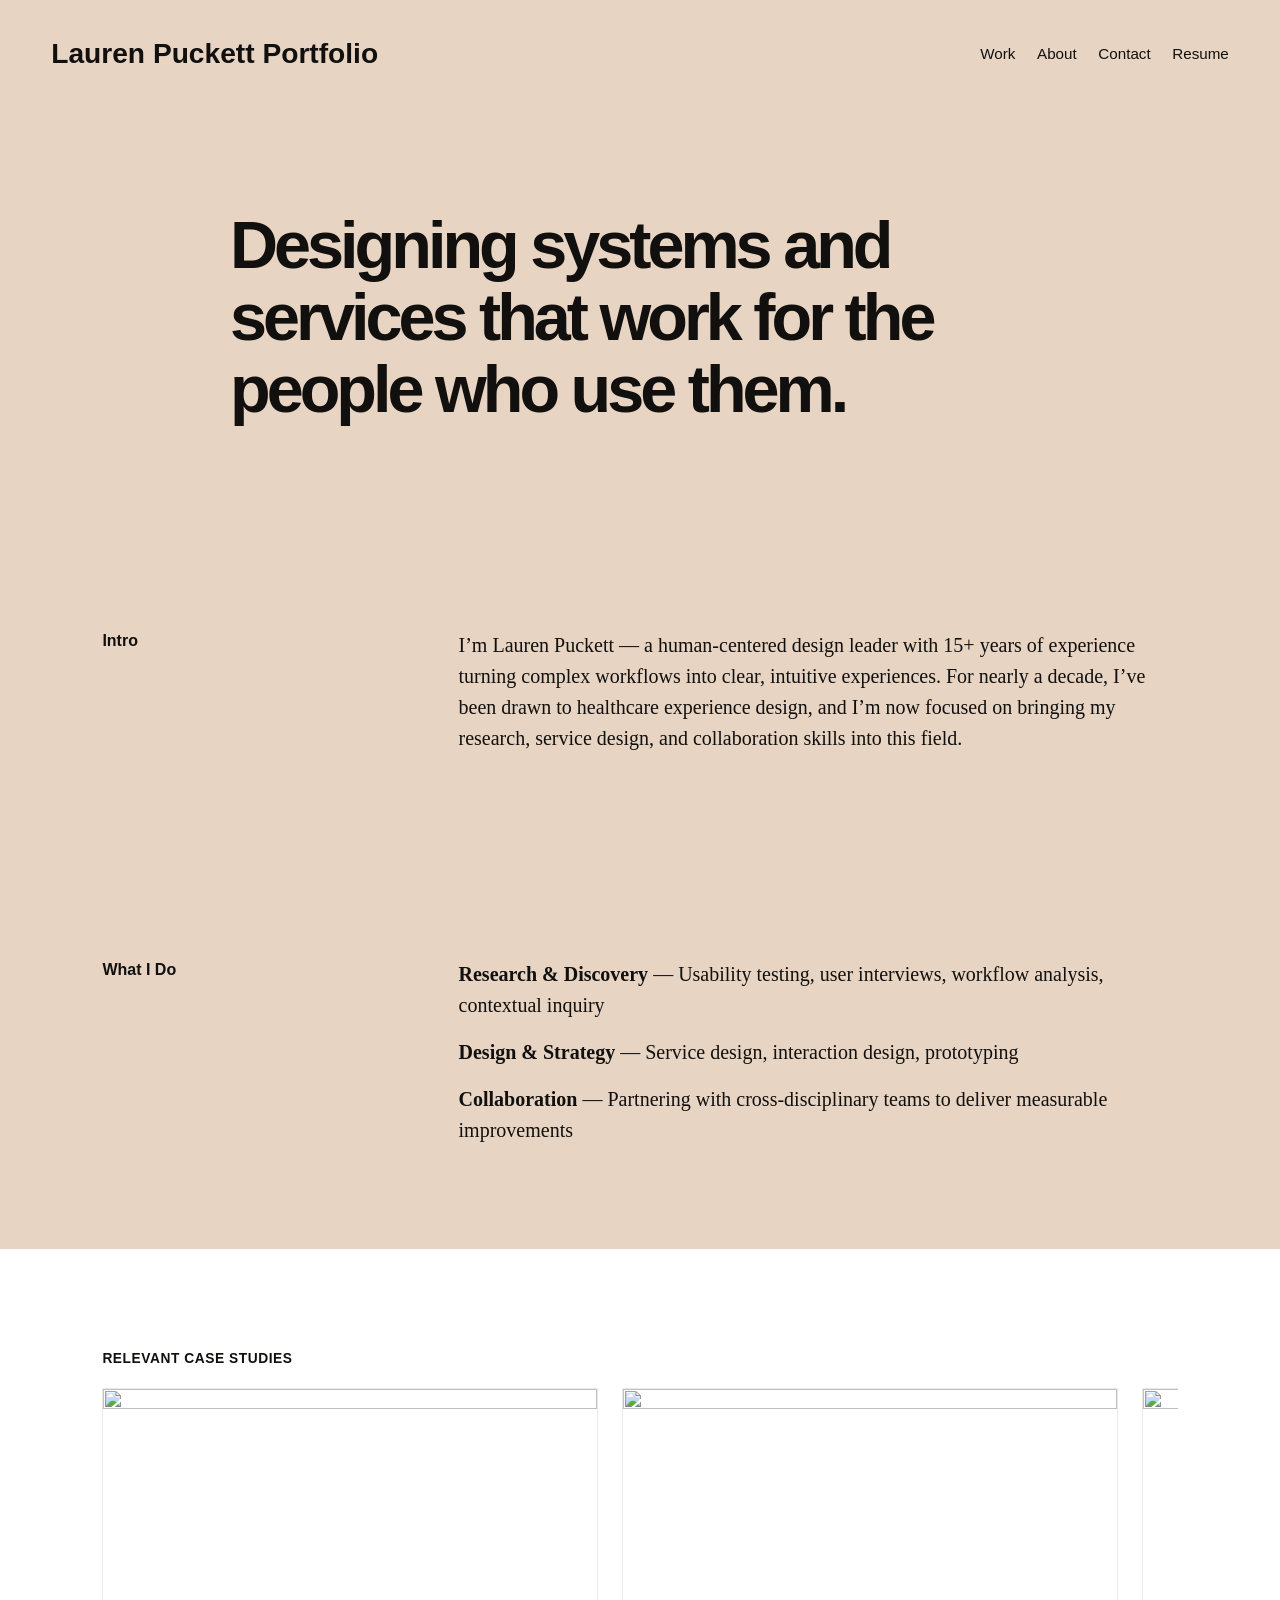
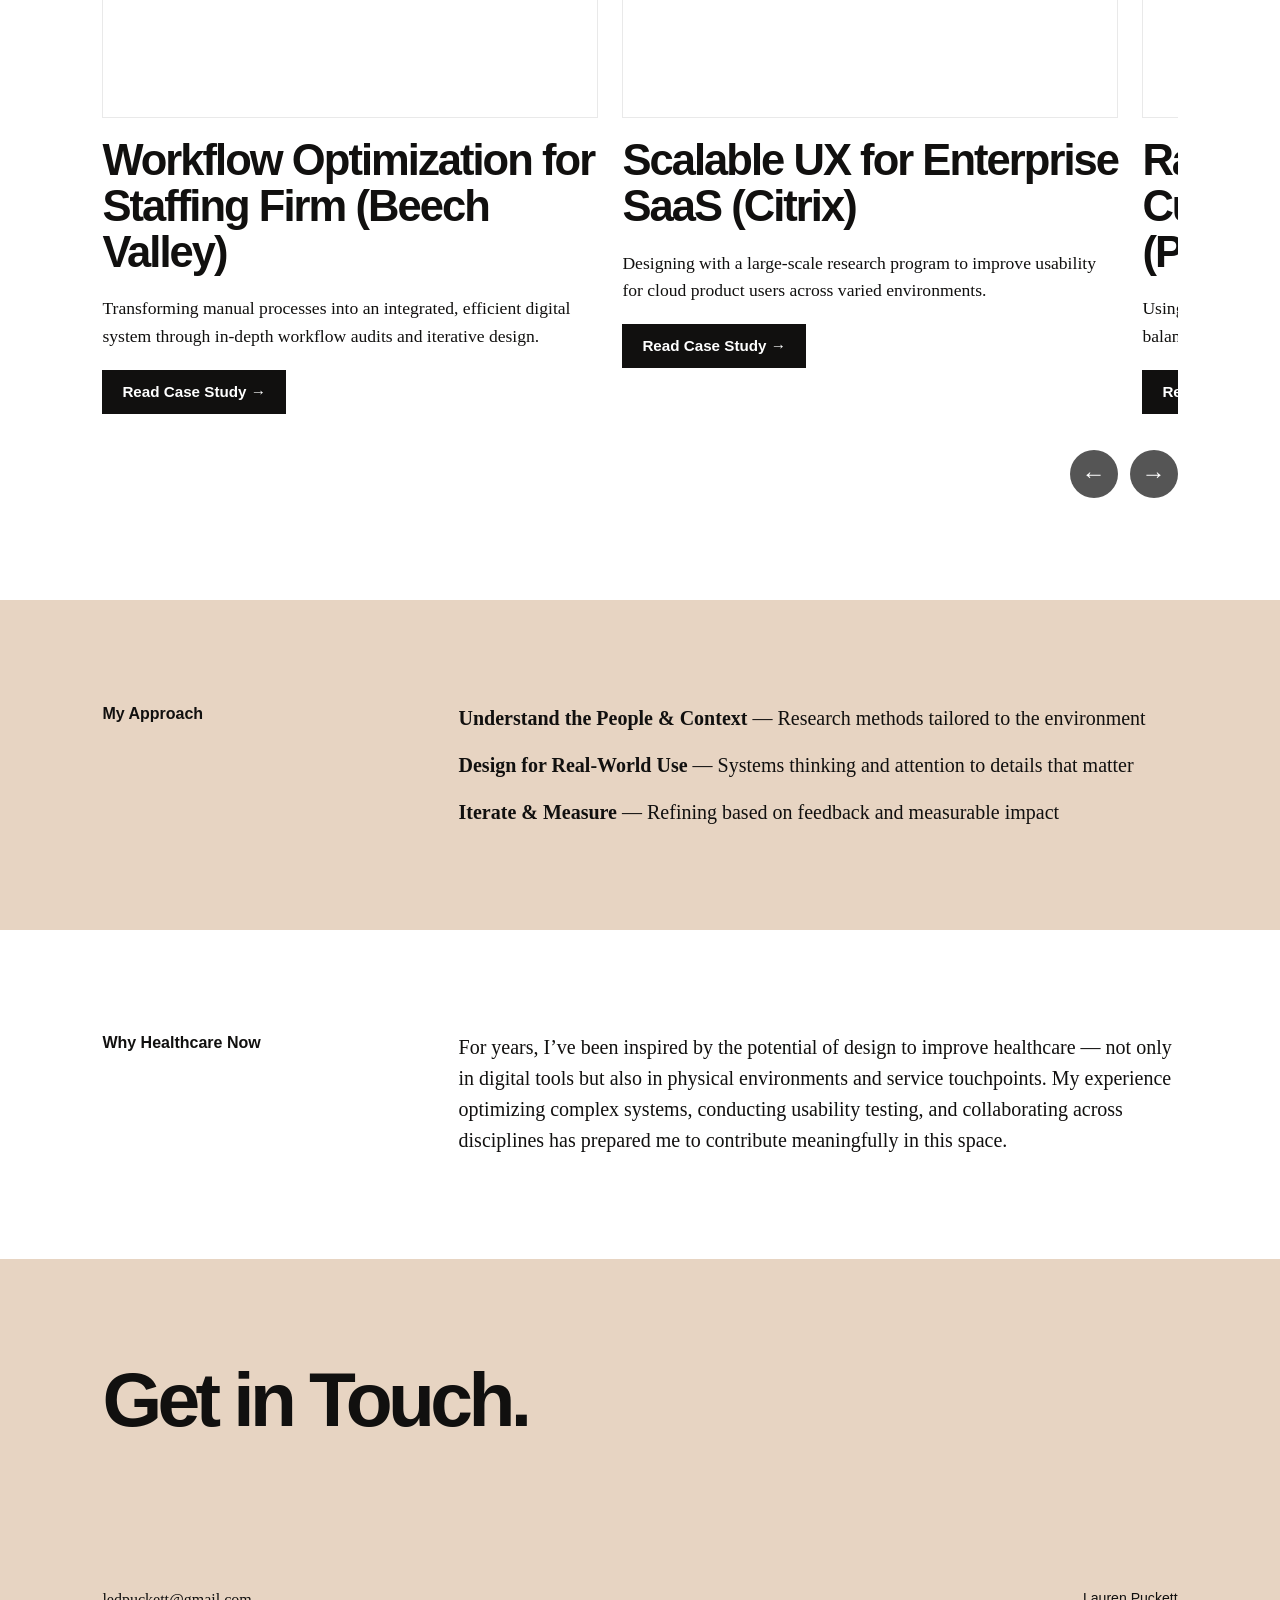
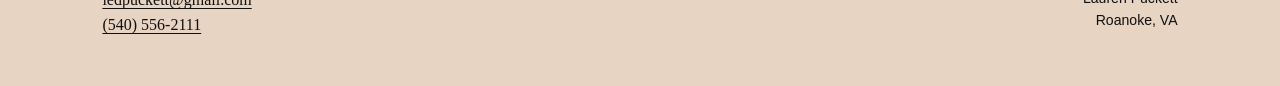
==== commit 2ae4e5e1: "Align static layouts with portfolio design" ====
--- a/static-site/index.html
+++ b/static-site/index.html
@@ -1 +1 @@
-<!doctype html><html lang="en"><head><meta charset="utf-8"><meta name="viewport" content="width=device-width, initial-scale=1"><meta name="description" content="Lauren Puckett is a human-centered design leader focused on making complex systems work better for people."><meta name="site-base" content=""><link rel="stylesheet" href="site.css"><script defer src="site.js"></script></head><body><div data-page="home"></div></body></html>
+<!doctype html><html lang="en"><head><meta charset="utf-8"><meta name="viewport" content="width=device-width, initial-scale=1"><meta name="description" content="Lauren Puckett is a human-centered design leader focused on making complex systems work better for people."><meta name="site-base" content=""><link rel="stylesheet" href="site.css?v=visual-qa"><script defer src="site.js?v=visual-qa"></script></head><body><div data-page="home"></div></body></html>
--- a/static-site/site.css
+++ b/static-site/site.css
@@ -14,14 +14,14 @@
 a { color: inherit; text-decoration-thickness: 1px; text-underline-offset: .18em; }
 img { display: block; max-width: 100%; }
 
-.site-header { display: flex; align-items: center; justify-content: space-between; gap: 2rem; padding: 2rem 4vw; font-family: var(--sans); }
+.site-header { display: flex; align-items: center; justify-content: space-between; gap: 2rem; padding: 2rem 4vw; background: var(--sand); font-family: var(--sans); }
 .brand { font-size: clamp(1.25rem, 2.2vw, 2rem); font-weight: 700; text-decoration: none; }
 .nav { display: flex; flex-wrap: wrap; justify-content: flex-end; gap: 1.35rem; font-size: .95rem; }
 .nav a { text-decoration: none; }
 .nav a[aria-current='page'] { text-decoration: underline; }
 .page { overflow: hidden; }
-.hero { background: var(--sand); padding: clamp(4rem, 10vw, 9rem) 8vw; }
-.hero h1 { max-width: 900px; margin: 0 auto; font: 700 clamp(3rem, 7vw, 6.8rem)/1.05 var(--sans); letter-spacing: -.06em; }
+.hero { background: var(--sand); padding: clamp(4rem, 8vw, 7rem) 8vw; }
+.hero h1 { max-width: 820px; margin: 0 auto; font: 700 clamp(3rem, 5.2vw, 5rem)/1.08 var(--sans); letter-spacing: -.06em; }
 .section { padding: clamp(4rem, 8vw, 8rem) 8vw; }
 .section--sand { background: var(--sand); }
 .eyebrow { margin: 0 0 1.25rem; font: 700 .86rem/1.2 var(--sans); letter-spacing: .04em; text-transform: uppercase; }
@@ -45,8 +45,34 @@
 .contact-card { display: grid; gap: 1rem; max-width: 720px; }
 .contact-card a { font-size: clamp(1.35rem, 3vw, 2rem); }
 .portrait { width: min(100%, 34rem); aspect-ratio: 3 / 4; object-fit: cover; }
-.case-hero { padding: clamp(4rem, 9vw, 8rem) 8vw 3rem; }
-.case-hero p { max-width: 780px; font-size: 1.25rem; }
+.work-page { min-height: 100vh; padding: clamp(5rem, 9vw, 9rem) 4vw; }
+.work-title { margin: 0 auto clamp(4rem, 8vw, 7rem); text-align: center; font: 700 clamp(3rem, 5.3vw, 5.4rem)/1 var(--sans); letter-spacing: -.06em; }
+.work-list { display: grid; gap: 4rem; max-width: 1330px; margin: 0 auto; }
+.showcase { display: grid; grid-template-columns: .85fr 1.15fr; min-height: 36rem; }
+.showcase:nth-child(even) { grid-template-columns: 1.15fr .85fr; }
+.showcase:nth-child(even) img { order: 2; }
+.showcase img { width: 100%; height: 100%; object-fit: cover; }
+.showcase-copy { display: grid; align-content: center; gap: 1.6rem; padding: clamp(2rem, 4.5vw, 5rem); color: var(--sand); background: #050505; }
+.showcase-copy h2 { margin: 0; font: 700 clamp(2rem, 3.7vw, 4rem)/1.06 var(--sans); letter-spacing: -.055em; }
+.showcase-copy p { margin: 0; font-size: 1.12rem; }
+.showcase-copy .project-role { font-weight: 700; }
+.showcase-copy .button { padding: 0; color: inherit; background: none; font-family: var(--serif); font-size: 1.1rem; text-decoration: underline; }
+.about-page { min-height: 100vh; padding: clamp(5rem, 8vw, 8rem) 4vw; }
+.about-title { margin: 0 0 clamp(4rem, 8vw, 7rem); text-align: center; font: 700 clamp(3rem, 5vw, 5rem)/1 var(--sans); letter-spacing: -.055em; }
+.about-layout { display: grid; grid-template-columns: 1fr 1fr; align-items: start; gap: clamp(3rem, 8vw, 9rem); max-width: 1360px; margin: 0 auto; }
+.about-copy h2 { margin: 0 0 1.4rem; font: 700 clamp(2.2rem, 4.2vw, 4.2rem)/1 var(--sans); letter-spacing: -.055em; }
+.about-copy p, .about-copy li { font-size: 1.1rem; }
+.about-copy ul { padding-left: 1.5rem; }
+.about-layout .portrait { width: 100%; max-width: none; }
+.contact-page { display: grid; grid-template-columns: 1fr 1fr; align-items: center; gap: clamp(3rem, 8vw, 9rem); min-height: calc(100vh - 7rem); padding: clamp(5rem, 9vw, 9rem) 4vw; background: var(--sand); }
+.contact-page img { width: 100%; max-width: 39rem; }
+.contact-page h1 { margin: 0 0 2rem; font: 700 clamp(3rem, 5vw, 5rem)/1 var(--sans); letter-spacing: -.055em; }
+.contact-page .contact-card { font-size: 1.15rem; }
+.contact-page .contact-card a { font-size: 1.1rem; }
+.case-hero { padding: clamp(5rem, 9vw, 8rem) 8vw 4rem; background: var(--paper); text-align: center; }
+.case-hero .display { max-width: 980px; margin: 0 auto; font-size: clamp(2.5rem, 4.4vw, 4.5rem); }
+.case-hero p { max-width: 1180px; margin: 2.2rem auto 0; font-size: 1.2rem; }
+.case-hero .case-role { margin-top: 1.2rem; font-size: 1.12rem; font-style: italic; }
 .case-section { display: grid; grid-template-columns: minmax(12rem, .6fr) minmax(0, 1.4fr); gap: 3rem; padding: 4.5rem 8vw; border-top: 1px solid var(--line); }
 .case-section h2 { margin: 0; font: 700 clamp(1.6rem, 3vw, 2.8rem)/1.05 var(--sans); letter-spacing: -.04em; }
 .case-section p, .case-section li { font-size: 1.1rem; }
@@ -63,6 +89,9 @@
   .hero, .section, .case-hero, .case-section { padding-left: 6vw; padding-right: 6vw; }
   .split, .case-section { grid-template-columns: 1fr; gap: 1.5rem; }
   .grid { grid-template-columns: 1fr; }
+  .showcase, .showcase:nth-child(even), .about-layout, .contact-page { grid-template-columns: 1fr; }
+  .showcase:nth-child(even) img { order: initial; }
+  .showcase { min-height: 0; }
   .case-image { grid-column: auto; }
   .footer { grid-template-columns: 1fr; padding: 2.5rem 6vw; }
   .footer .meta { text-align: left; }
